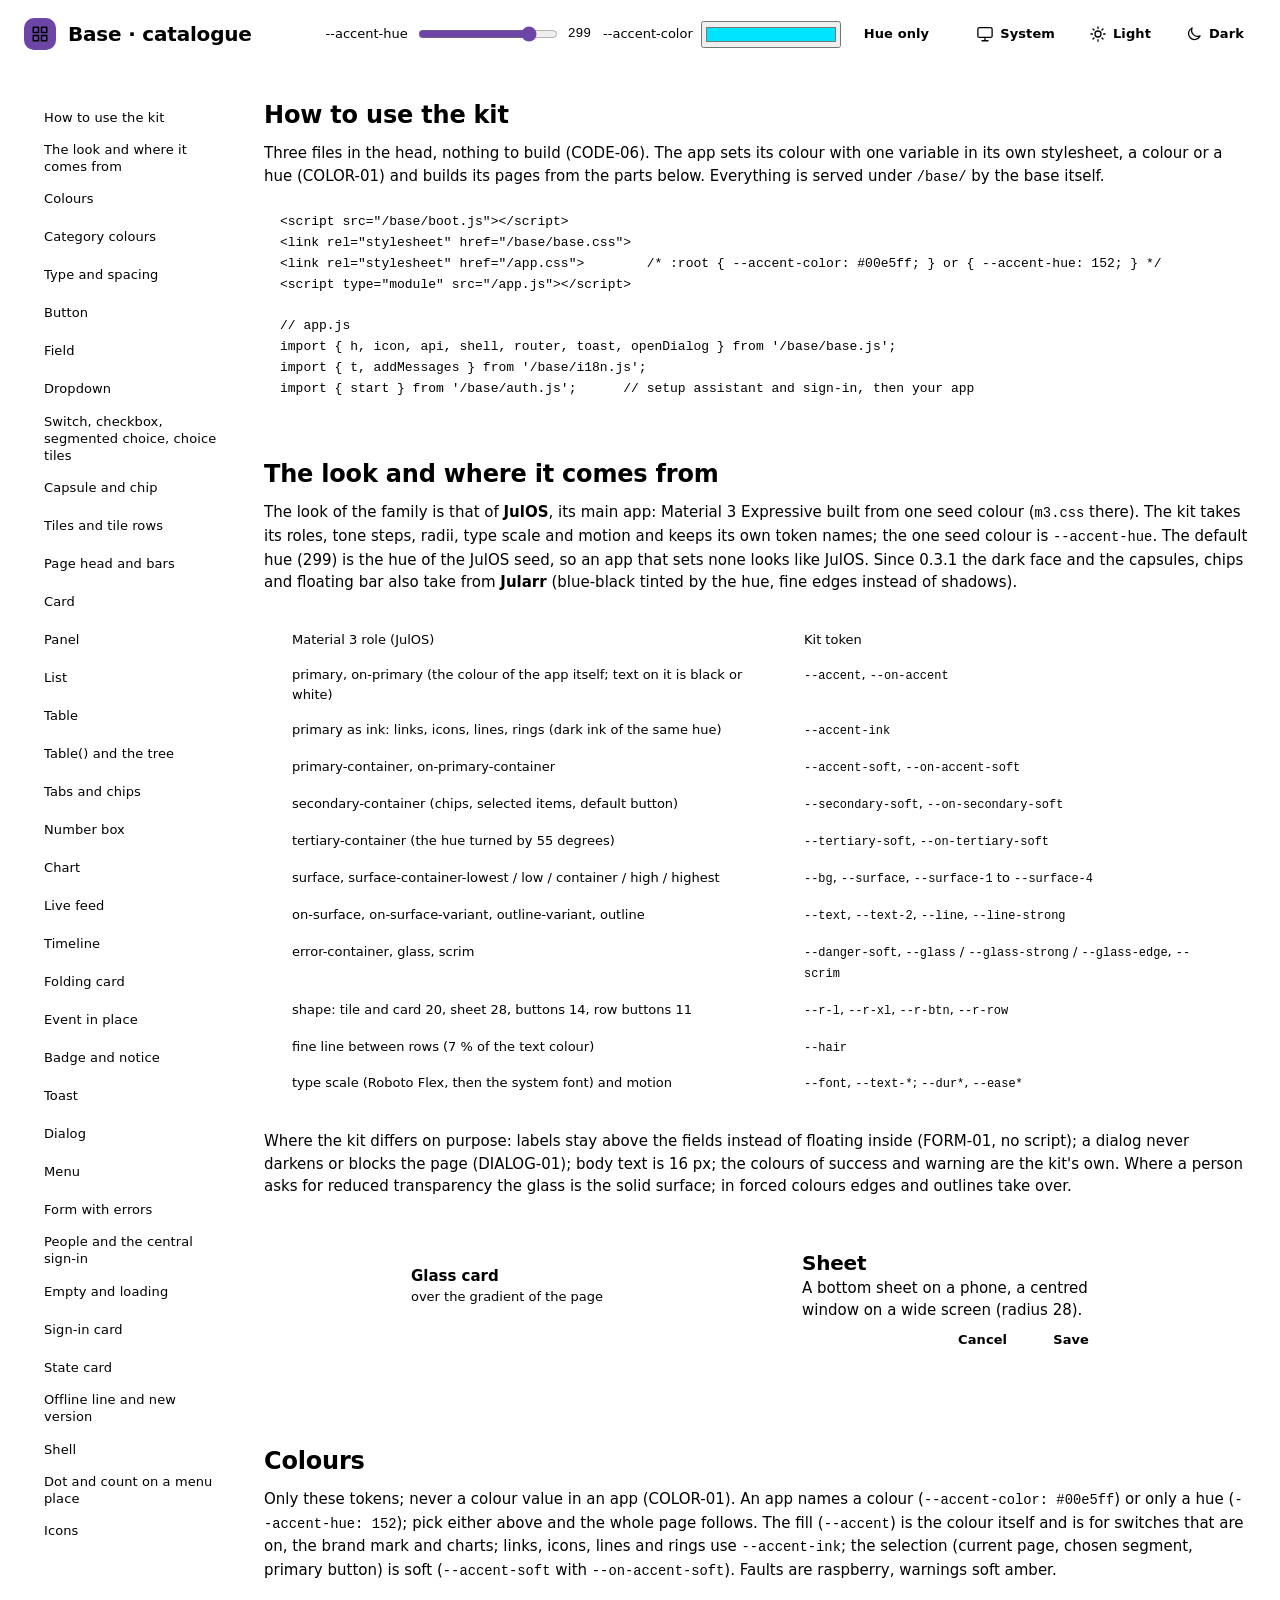
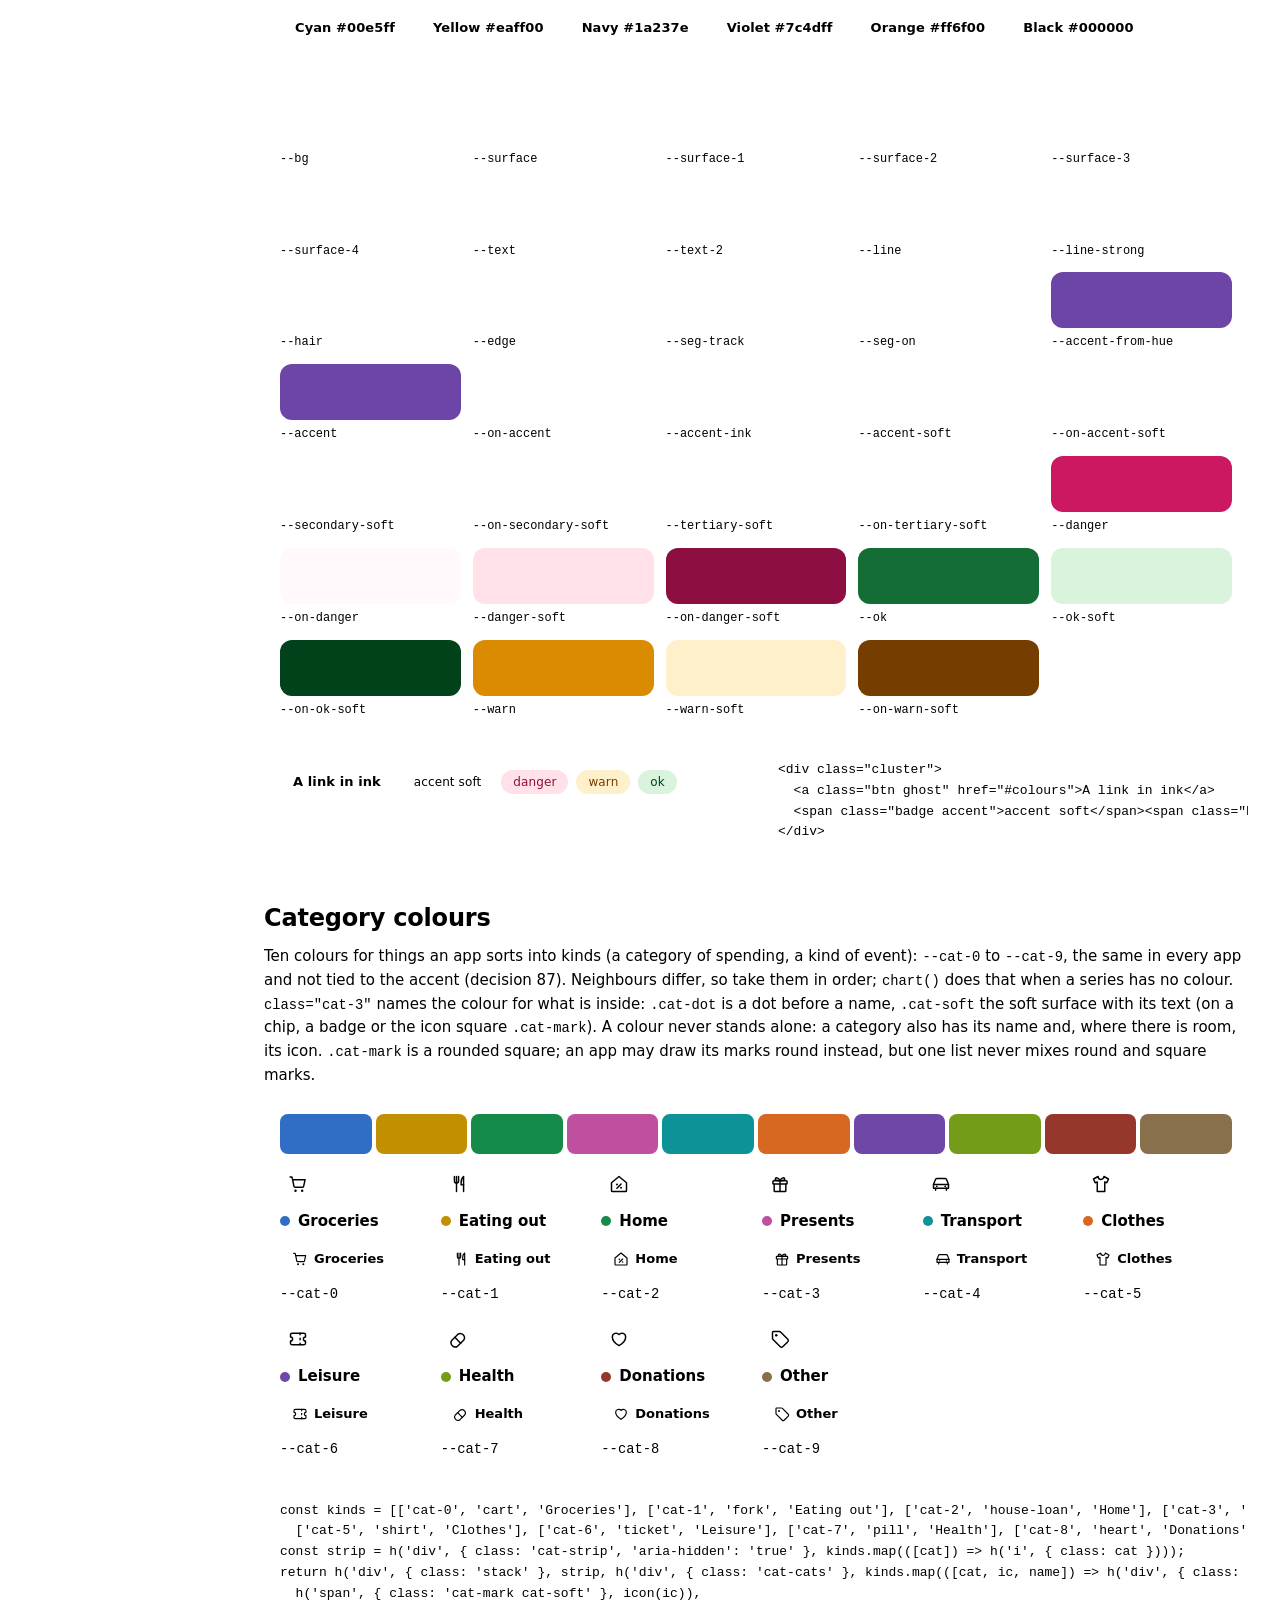
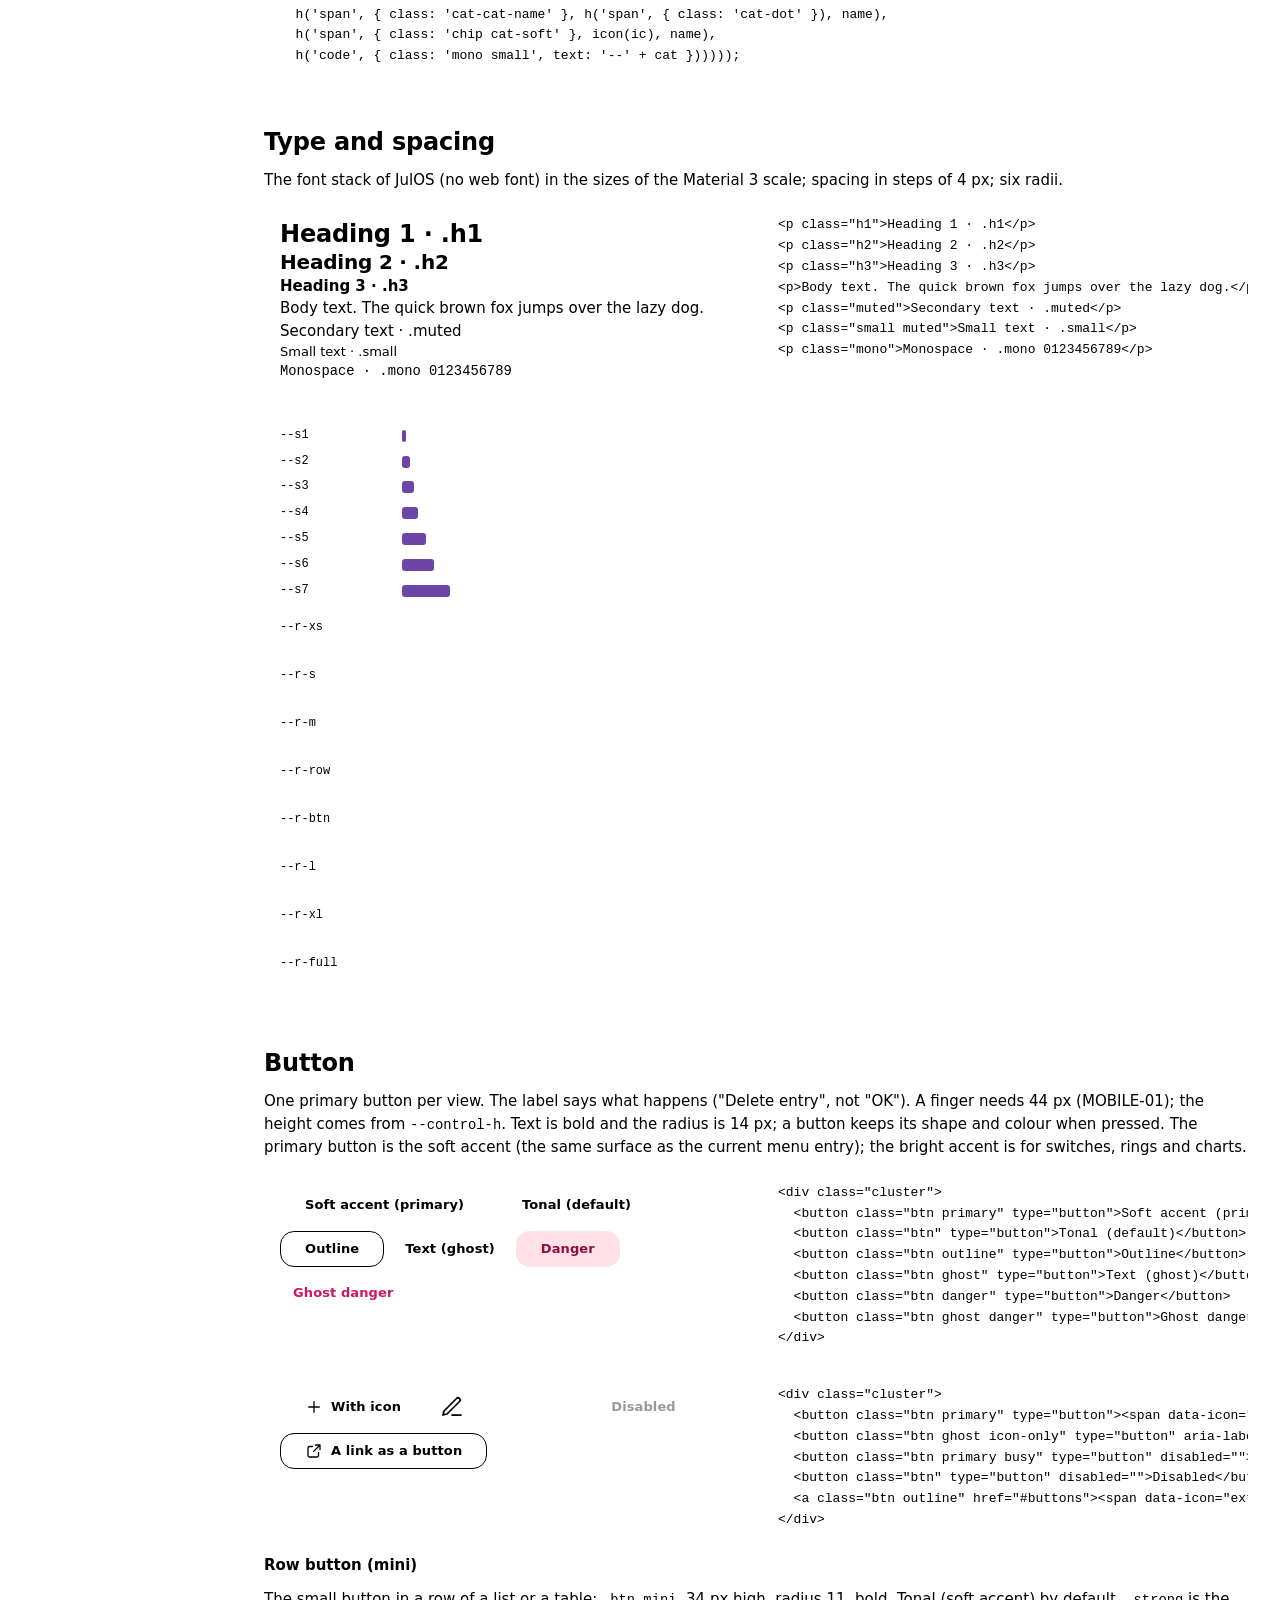
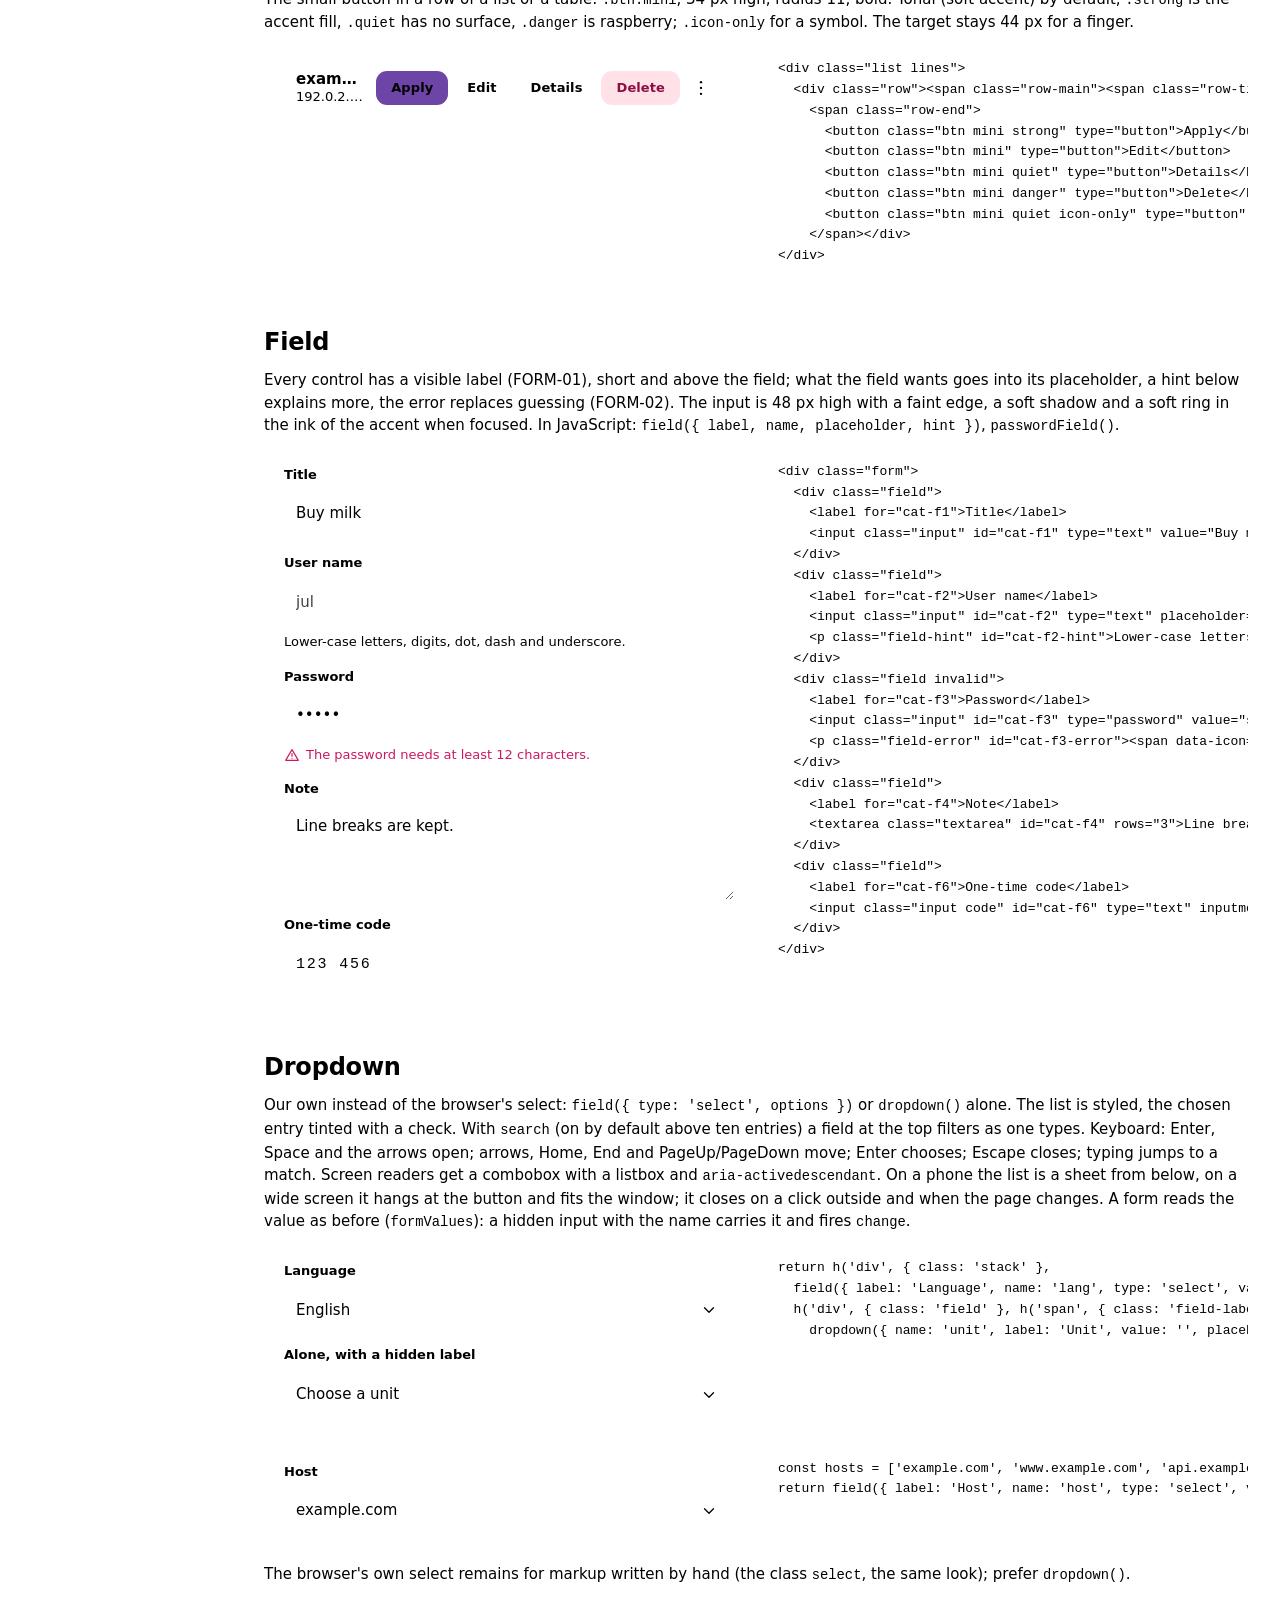
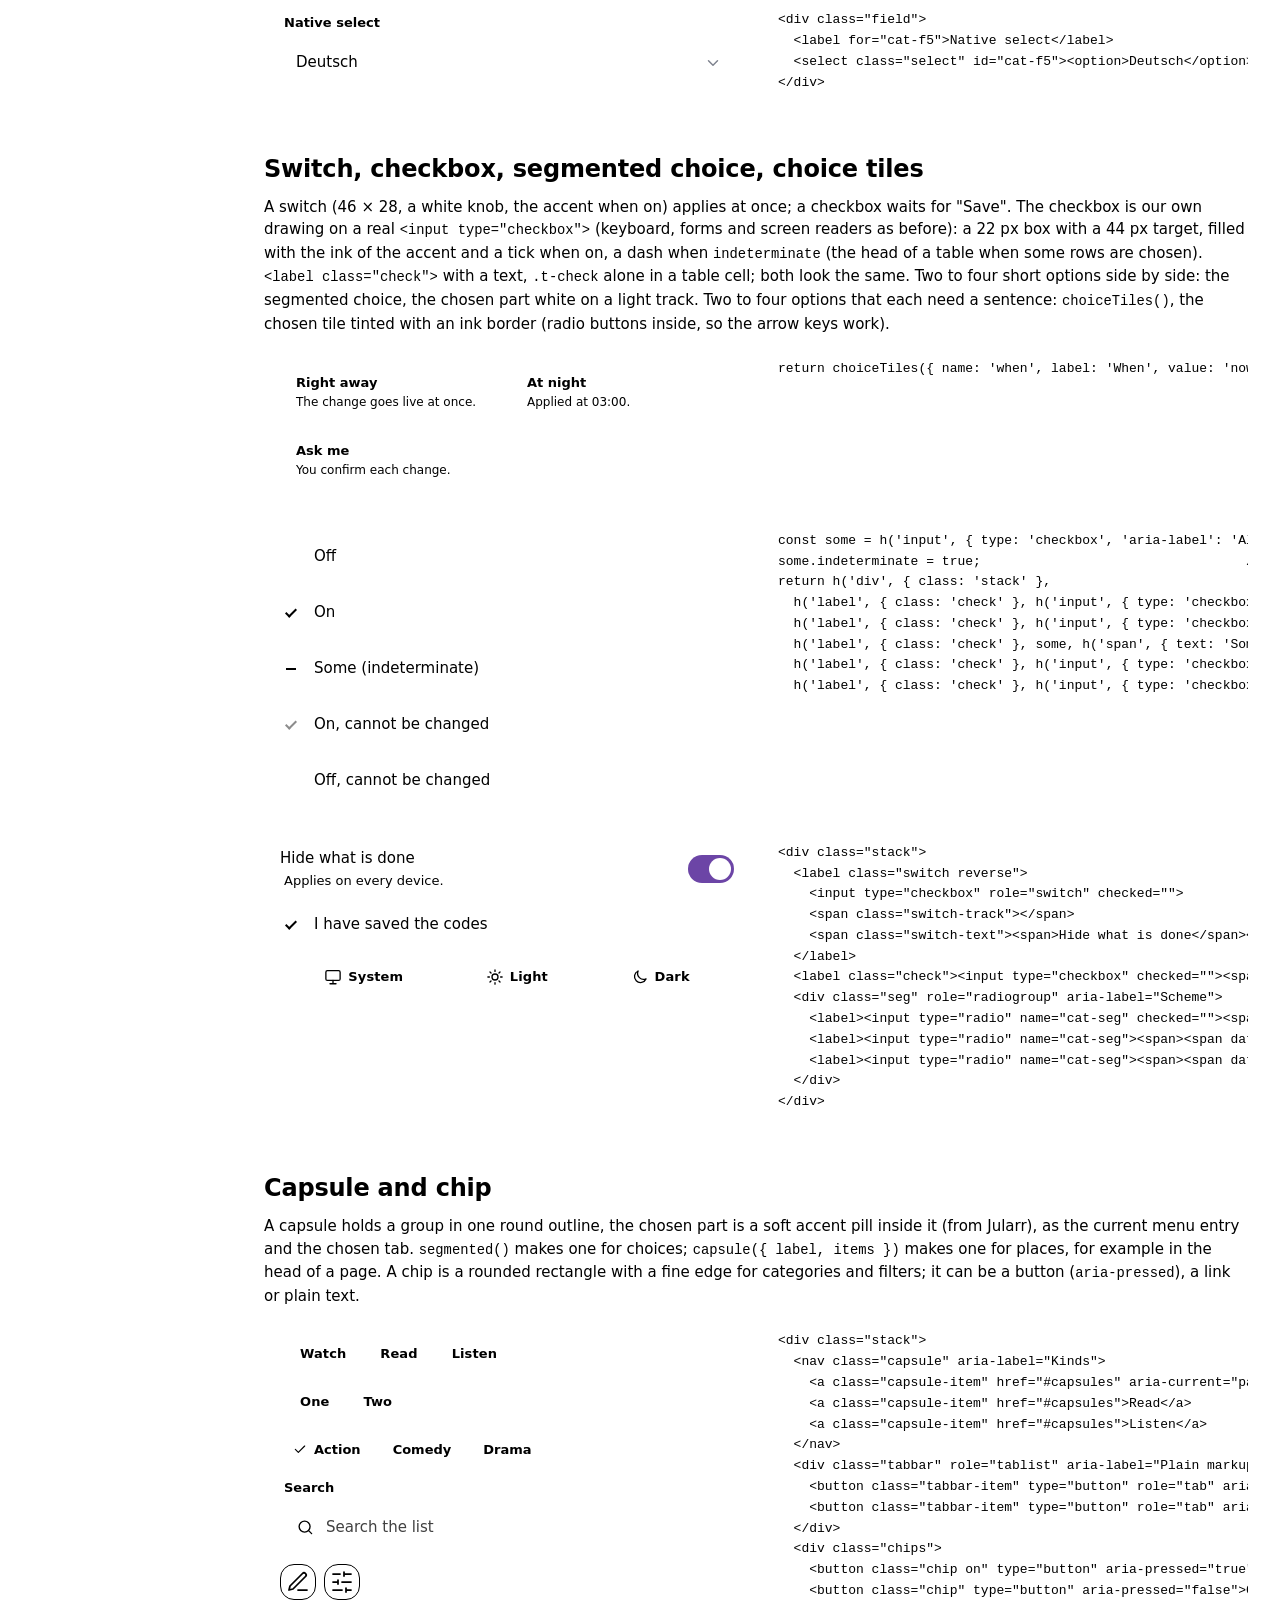
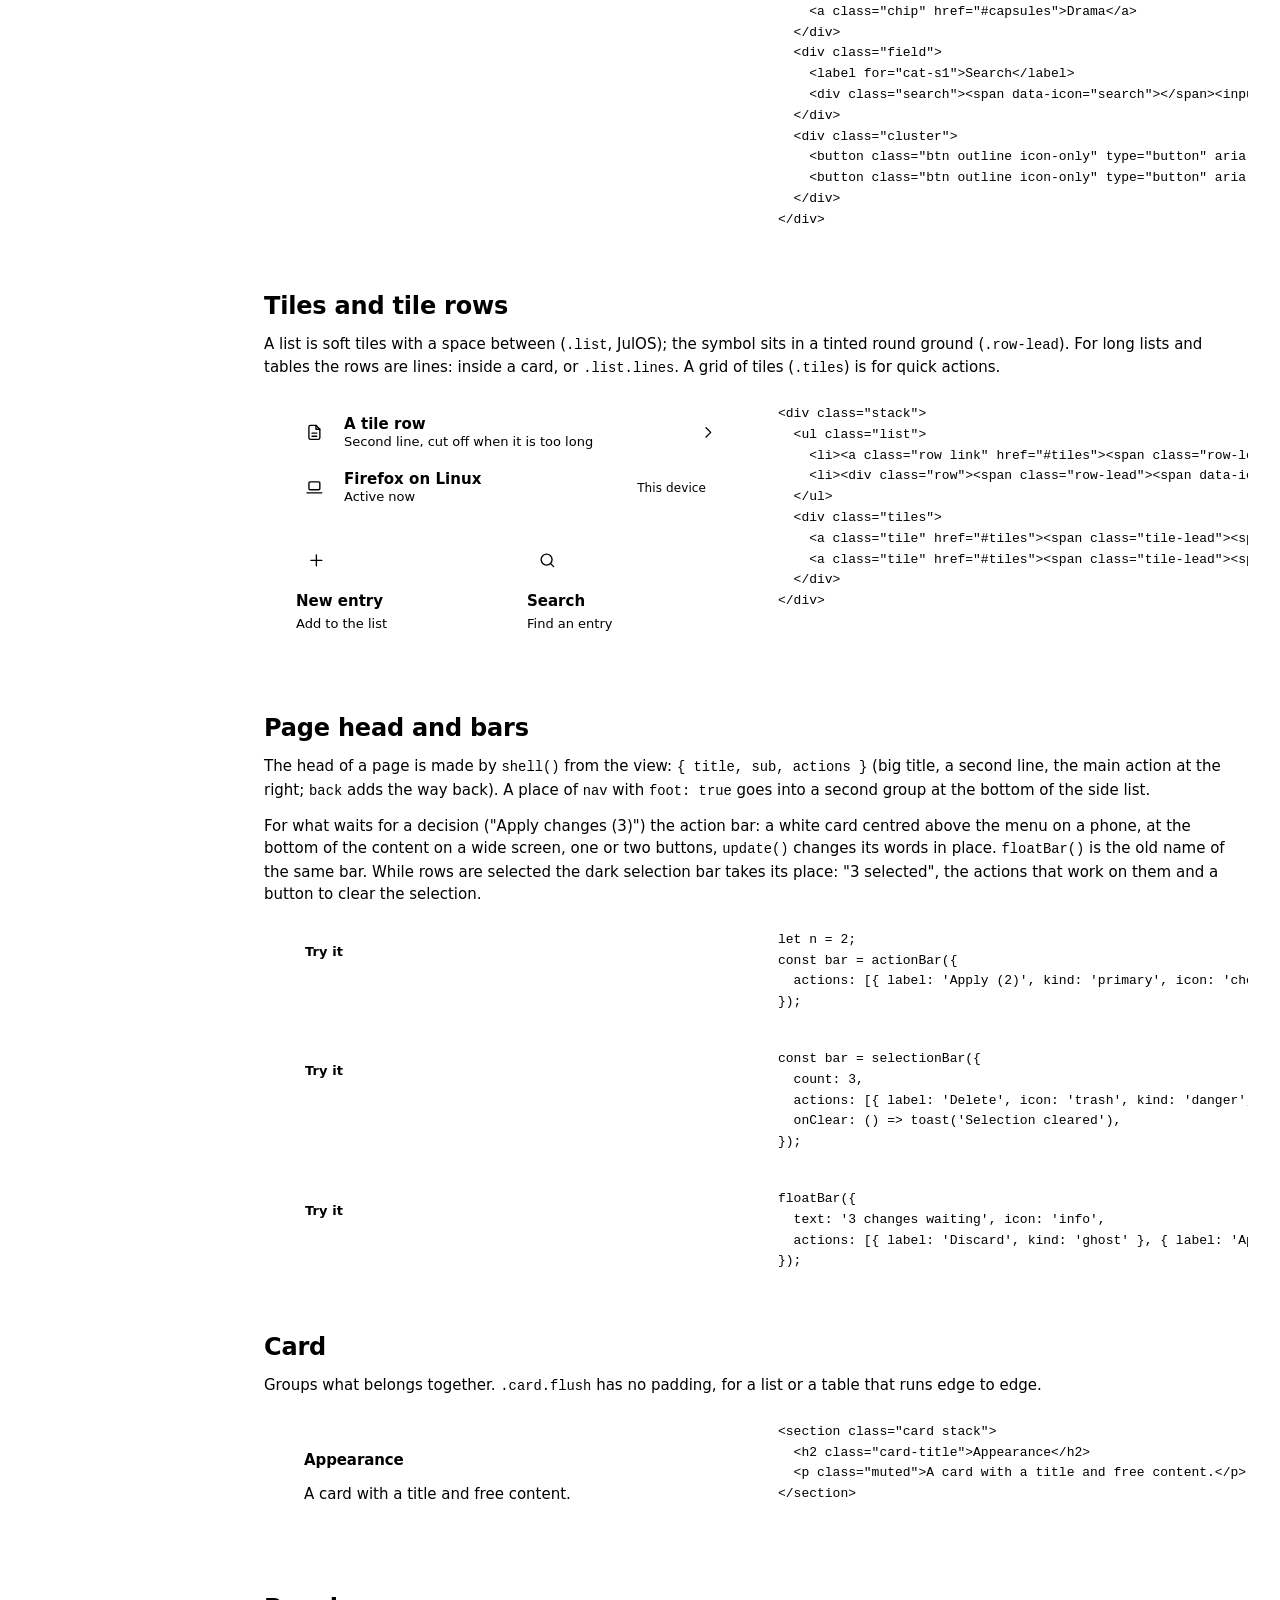
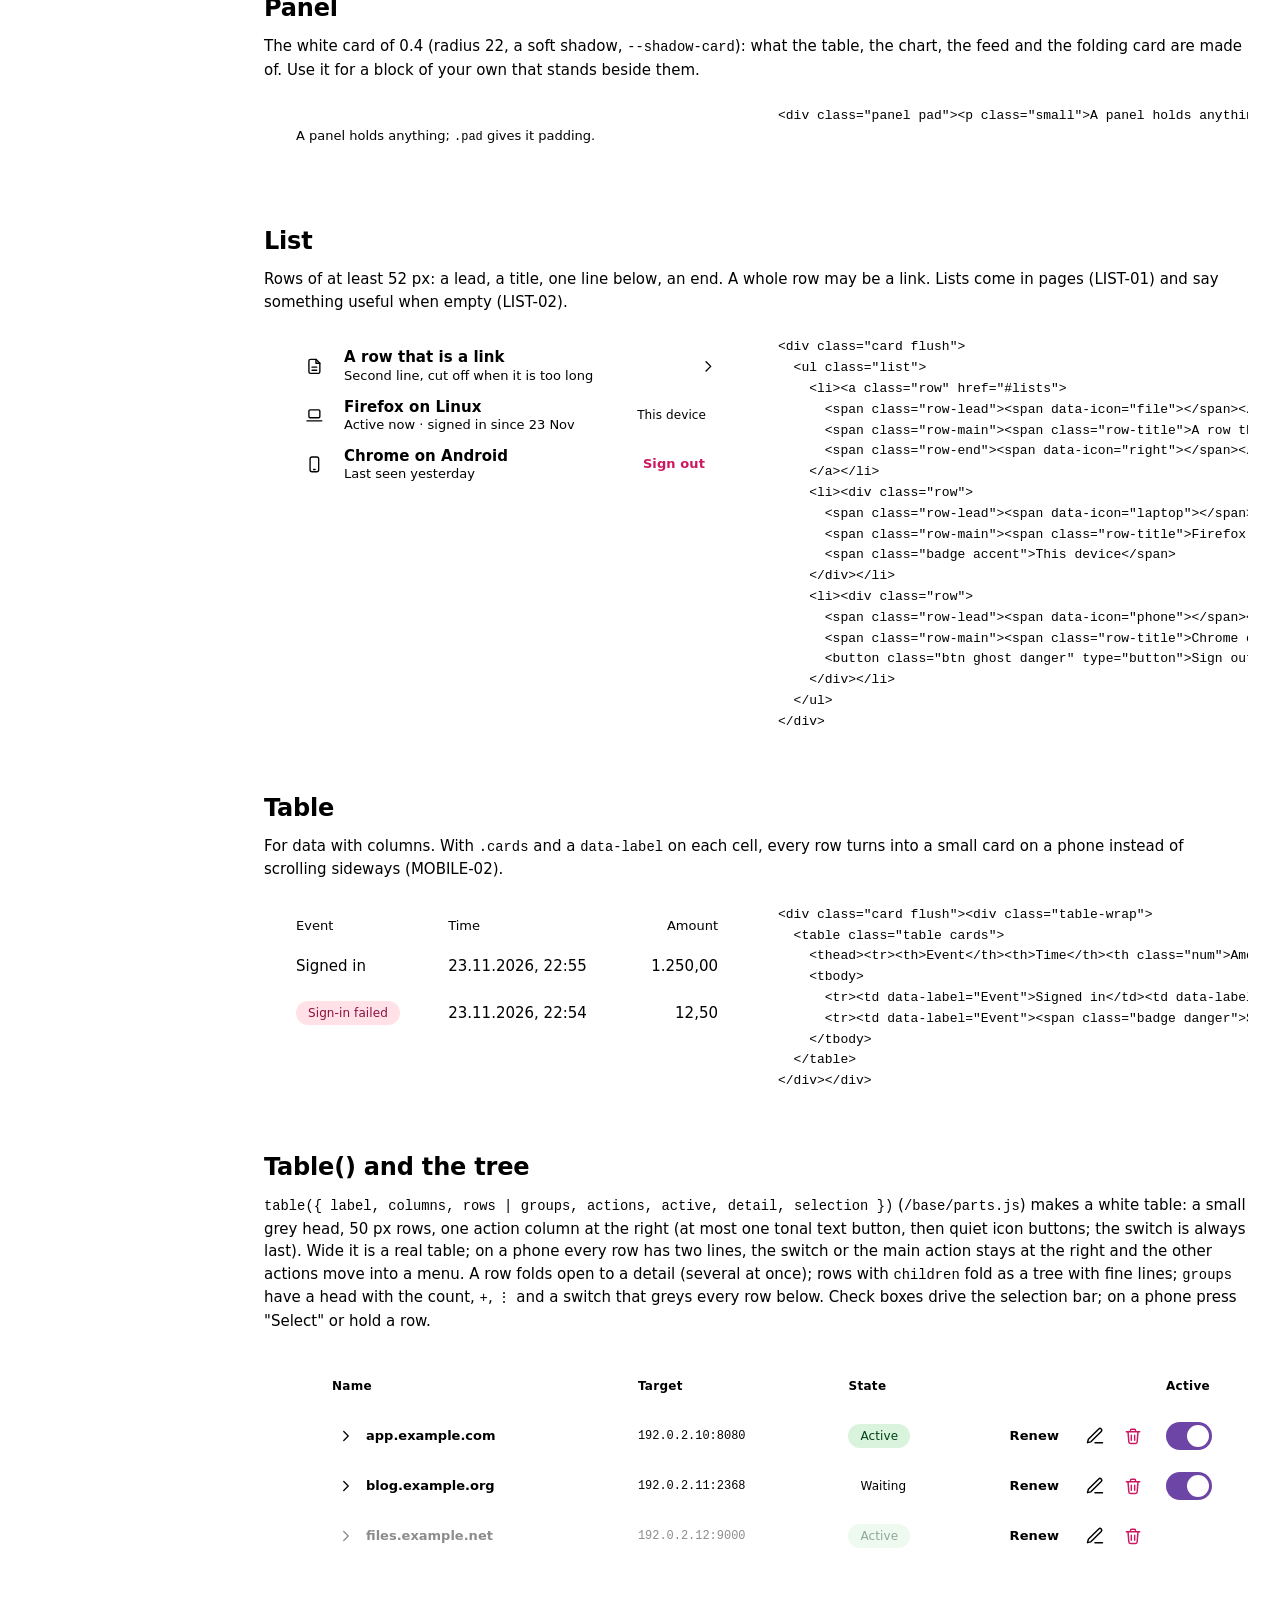
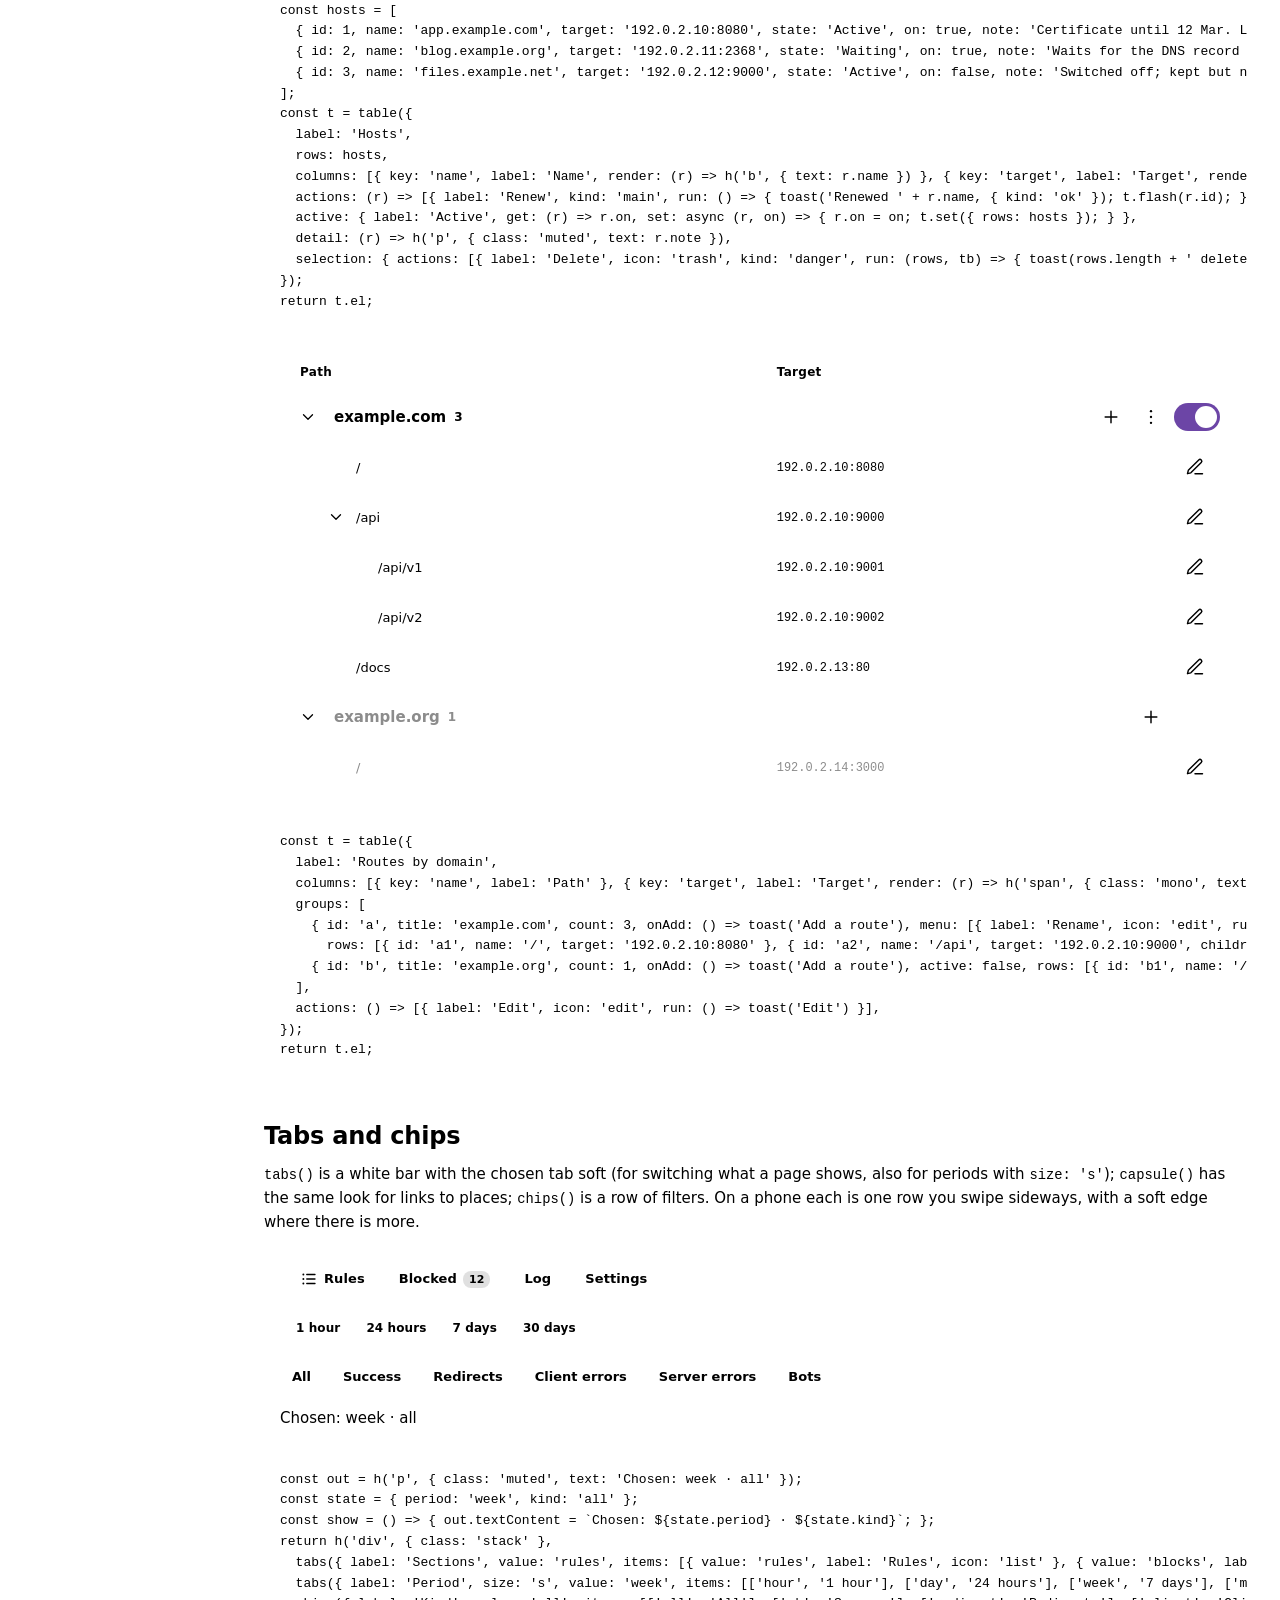
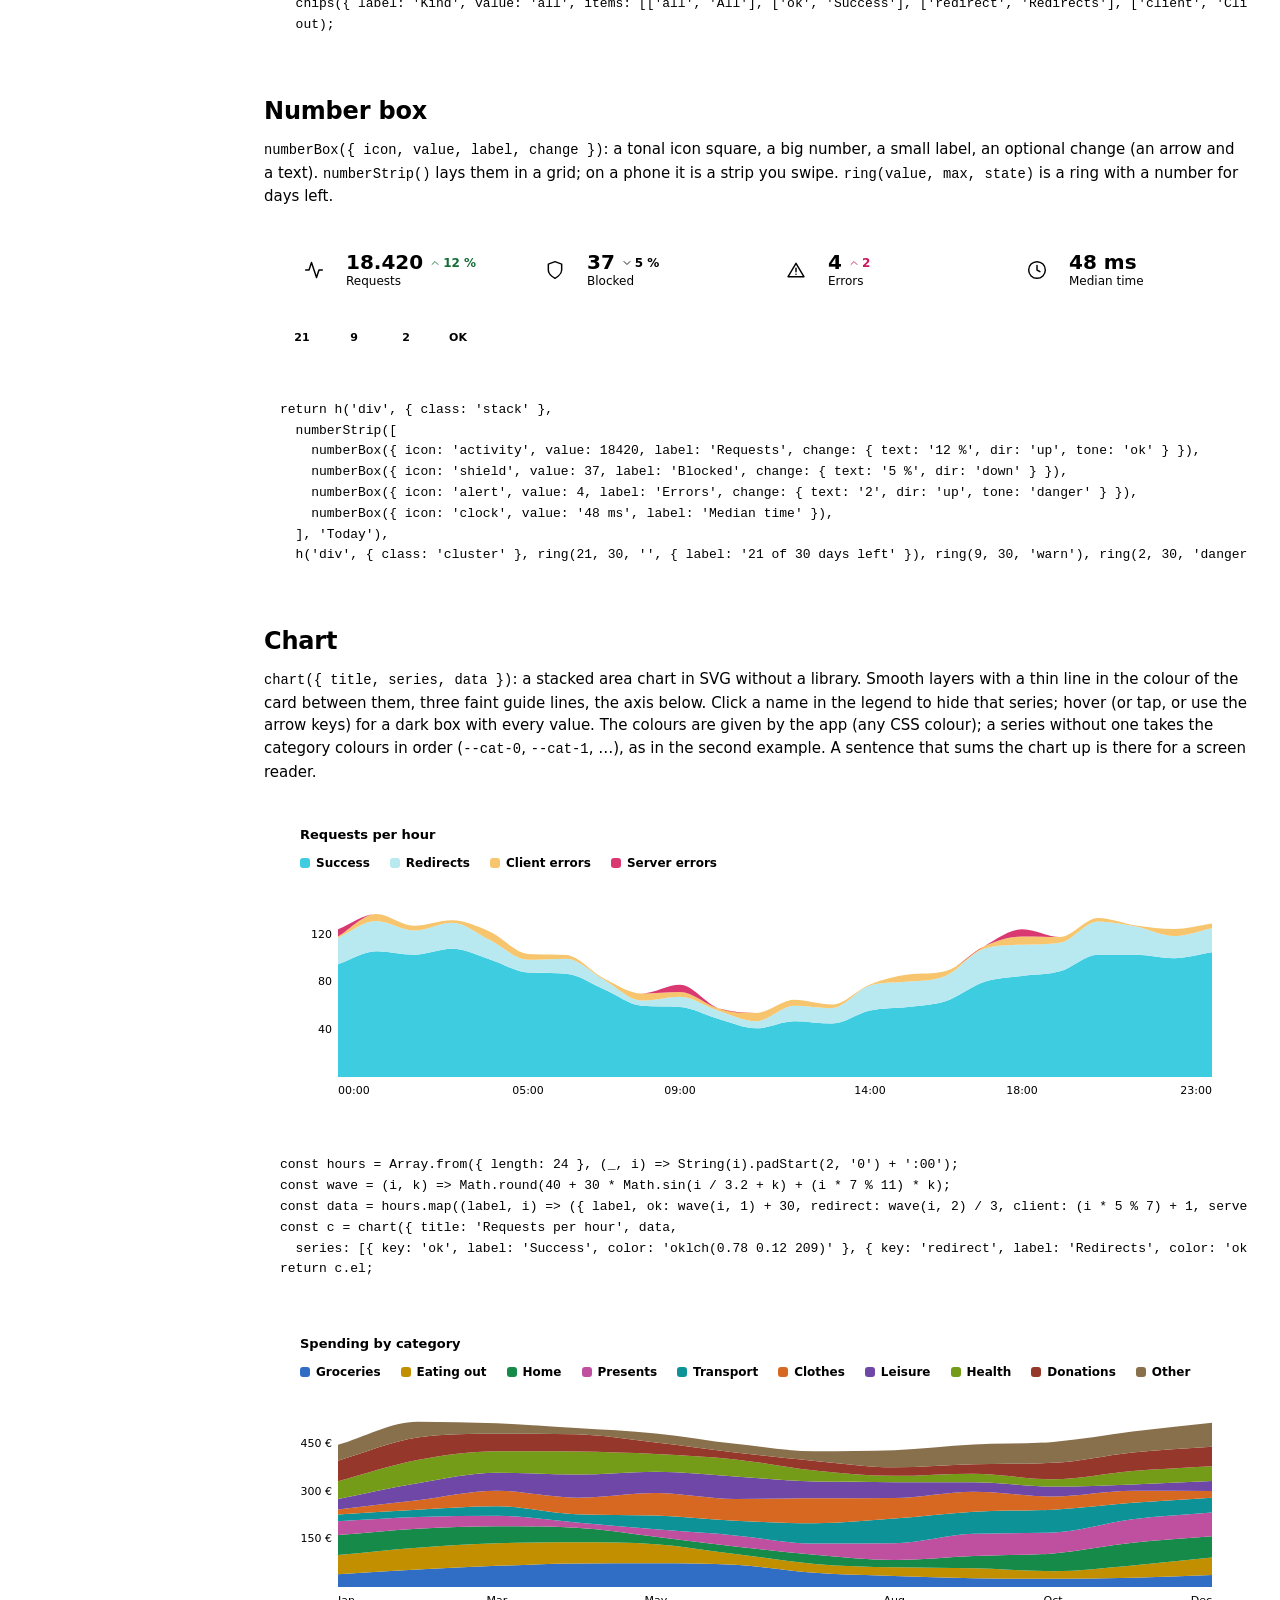
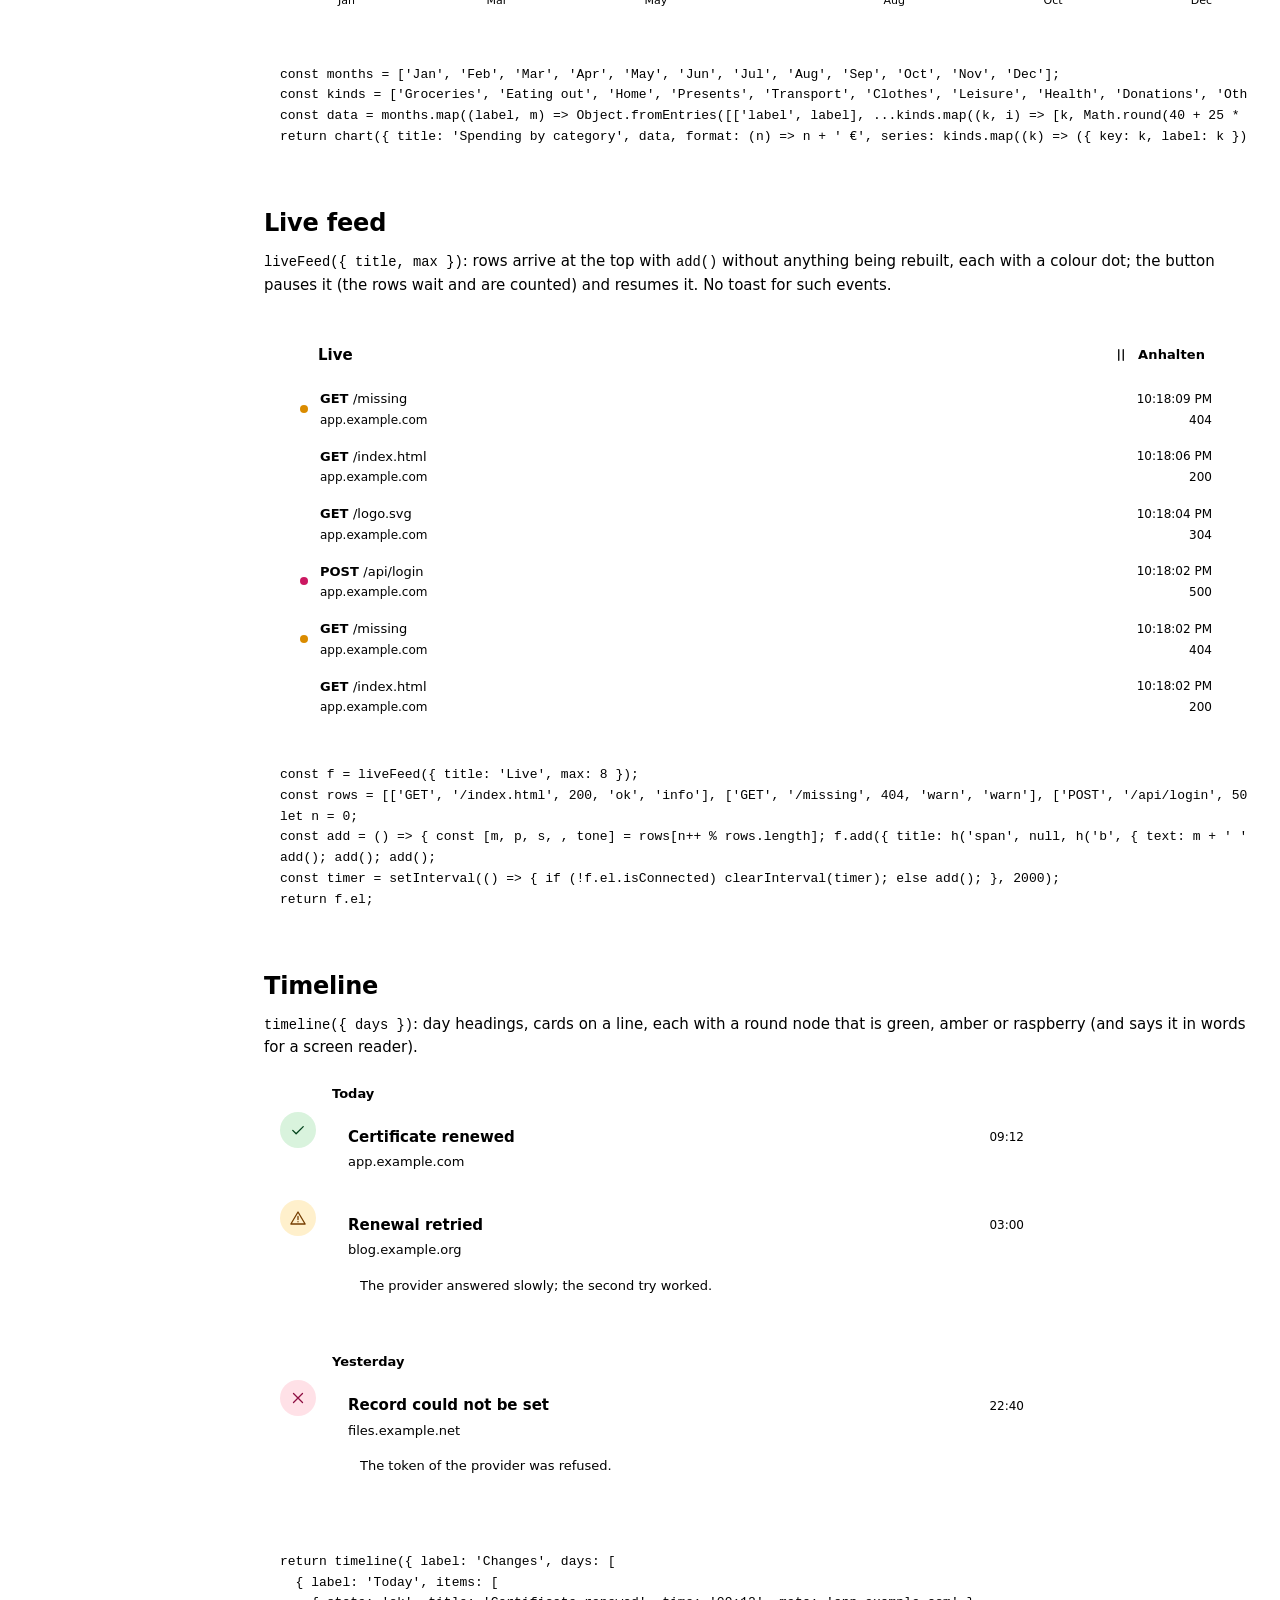
==== ui/catalog.html @ dc81f9dd "0.4.4: stronger category colours, brick instead of coral red (decision 87) The owner's word on the f" ====
<!doctype html>
<html lang="en">
<head>
  <meta charset="utf-8">
  <meta name="viewport" content="width=device-width, initial-scale=1, viewport-fit=cover">
  <meta name="color-scheme" content="light dark">
  <title>Base · catalogue</title>
  <link rel="icon" href="/icon.svg" type="image/svg+xml">
  <script src="boot.js"></script>
  <link rel="stylesheet" href="base.css">
  <link rel="stylesheet" href="catalog.css">
  <script type="module" src="catalog.js"></script>
</head>
<body>
<!--
  The living catalogue of the look (docs/RULES.md, KIT-02): every part of ui/ with an example and its code.
  The code next to an example is read from the example itself, so the two cannot drift apart.
  A new part gets its entry here in the same commit. This page is for the people (and agents) who build apps; it is English only.
  Markup: <section class="cat-item" id="..."> <h2> <p> <div class="cat-demo">the example</div> </section>
          <div class="cat-demo" data-run="name"> runs demos.name of catalog.js and shows its source.
          <span data-icon="name"></span> becomes the icon.
-->
<div class="cat">
  <header class="cat-head">
    <a class="brand" href="/"><span class="brand-mark"><span data-icon="grid"></span></span><span>Base · catalogue</span></a>
    <span class="badge" id="cat-version"></span>
    <span class="grow"></span>
    <div class="cat-tools">
      <label class="cat-hue">--accent-hue <input type="range" id="cat-hue" min="0" max="359" value="299" aria-label="Accent hue"> <code id="cat-hue-value">299</code></label>
      <label class="cat-hue">--accent-color <input type="color" id="cat-color" value="#00e5ff" aria-label="Accent colour"> <button class="btn mini" type="button" id="cat-color-off">Hue only</button></label>
      <div id="cat-scheme"></div>
    </div>
  </header>
  <div class="cat-body">
    <nav class="cat-nav nav" id="cat-nav" aria-label="Parts"></nav>
    <main class="cat-main" id="cat-main">

      <section class="cat-item" id="start">
        <h2 class="h1">How to use the kit</h2>
        <p class="muted">Three files in the head, nothing to build (CODE-06). The app sets its colour with one variable in its own stylesheet, a colour or a hue (COLOR-01) and builds its pages from the parts below. Everything is served under <code class="mono">/base/</code> by the base itself.</p>
        <pre class="cat-code" data-static>&lt;script src="/base/boot.js"&gt;&lt;/script&gt;
&lt;link rel="stylesheet" href="/base/base.css"&gt;
&lt;link rel="stylesheet" href="/app.css"&gt;        /* :root { --accent-color: #00e5ff; } or { --accent-hue: 152; } */
&lt;script type="module" src="/app.js"&gt;&lt;/script&gt;

// app.js
import { h, icon, api, shell, router, toast, openDialog } from '/base/base.js';
import { t, addMessages } from '/base/i18n.js';
import { start } from '/base/auth.js';      // setup assistant and sign-in, then your app</pre>
      </section>

      <section class="cat-item" id="look">
        <h2 class="h1">The look and where it comes from</h2>
        <p class="muted">The look of the family is that of <strong>JulOS</strong>, its main app: Material 3 Expressive built from one seed colour (<code class="mono">m3.css</code> there). The kit takes its roles, tone steps, radii, type scale and motion and keeps its own token names; the one seed colour is <code class="mono">--accent-hue</code>. The default hue (299) is the hue of the JulOS seed, so an app that sets none looks like JulOS. Since 0.3.1 the dark face and the capsules, chips and floating bar also take from <strong>Jularr</strong> (blue-black tinted by the hue, fine edges instead of shadows).</p>
        <div class="cat-demo on-surface" data-nocode>
          <table class="look-map">
            <thead><tr><th>Material 3 role (JulOS)</th><th>Kit token</th></tr></thead>
            <tbody>
              <tr><td>primary, on-primary (the colour of the app itself; text on it is black or white)</td><td><code class="mono">--accent</code>, <code class="mono">--on-accent</code></td></tr>
              <tr><td>primary as ink: links, icons, lines, rings (dark ink of the same hue)</td><td><code class="mono">--accent-ink</code></td></tr>
              <tr><td>primary-container, on-primary-container</td><td><code class="mono">--accent-soft</code>, <code class="mono">--on-accent-soft</code></td></tr>
              <tr><td>secondary-container (chips, selected items, default button)</td><td><code class="mono">--secondary-soft</code>, <code class="mono">--on-secondary-soft</code></td></tr>
              <tr><td>tertiary-container (the hue turned by 55 degrees)</td><td><code class="mono">--tertiary-soft</code>, <code class="mono">--on-tertiary-soft</code></td></tr>
              <tr><td>surface, surface-container-lowest / low / container / high / highest</td><td><code class="mono">--bg</code>, <code class="mono">--surface</code>, <code class="mono">--surface-1</code> to <code class="mono">--surface-4</code></td></tr>
              <tr><td>on-surface, on-surface-variant, outline-variant, outline</td><td><code class="mono">--text</code>, <code class="mono">--text-2</code>, <code class="mono">--line</code>, <code class="mono">--line-strong</code></td></tr>
              <tr><td>error-container, glass, scrim</td><td><code class="mono">--danger-soft</code>, <code class="mono">--glass</code> / <code class="mono">--glass-strong</code> / <code class="mono">--glass-edge</code>, <code class="mono">--scrim</code></td></tr>
              <tr><td>shape: tile and card 20, sheet 28, buttons 14, row buttons 11</td><td><code class="mono">--r-l</code>, <code class="mono">--r-xl</code>, <code class="mono">--r-btn</code>, <code class="mono">--r-row</code></td></tr>
              <tr><td>fine line between rows (7 % of the text colour)</td><td><code class="mono">--hair</code></td></tr>
              <tr><td>type scale (Roboto Flex, then the system font) and motion</td><td><code class="mono">--font</code>, <code class="mono">--text-*</code>; <code class="mono">--dur*</code>, <code class="mono">--ease*</code></td></tr>
            </tbody>
          </table>
        </div>
        <p class="muted">Where the kit differs on purpose: labels stay above the fields instead of floating inside (FORM-01, no script); a dialog never darkens or blocks the page (DIALOG-01); body text is 16 px; the colours of success and warning are the kit's own. Where a person asks for reduced transparency the glass is the solid surface; in forced colours edges and outlines take over.</p>
        <div class="cat-pair">
          <div class="cat-demo" data-nocode><div class="look-gradient"><div class="card"><strong>Glass card</strong><div class="muted small">over the gradient of the page</div></div></div></div>
          <div class="cat-demo" data-nocode><div class="look-sheet"><h3 class="h2">Sheet</h3><p class="muted">A bottom sheet on a phone, a centred window on a wide screen (radius 28).</p><div class="cluster end"><button class="btn ghost" type="button">Cancel</button><button class="btn primary" type="button">Save</button></div></div></div>
        </div>
      </section>

      <section class="cat-item" id="colours">
        <h2 class="h1">Colours</h2>
        <p class="muted">Only these tokens; never a colour value in an app (COLOR-01). An app names a colour (<code class="mono">--accent-color: #00e5ff</code>) or only a hue (<code class="mono">--accent-hue: 152</code>); pick either above and the whole page follows. The fill (<code class="mono">--accent</code>) is the colour itself and is for switches that are on, the brand mark and charts; links, icons, lines and rings use <code class="mono">--accent-ink</code>; the selection (current page, chosen segment, primary button) is soft (<code class="mono">--accent-soft</code> with <code class="mono">--on-accent-soft</code>). Faults are raspberry, warnings soft amber.</p>
        <div class="cat-demo" data-nocode><div class="cluster" id="cat-presets"></div></div>
        <div class="cat-demo" data-nocode><div class="swatches" id="cat-swatches"></div></div>
        <div class="cat-demo">
          <div class="cluster">
            <a class="btn ghost" href="#colours">A link in ink</a>
            <span class="badge accent">accent soft</span><span class="badge danger">danger</span><span class="badge warn">warn</span><span class="badge ok">ok</span>
          </div>
        </div>
      </section>

      <section class="cat-item wide" id="categories">
        <h2 class="h1">Category colours</h2>
        <p class="muted">Ten colours for things an app sorts into kinds (a category of spending, a kind of event): <code class="mono">--cat-0</code> to <code class="mono">--cat-9</code>, the same in every app and not tied to the accent (decision 87). Neighbours differ, so take them in order; <code class="mono">chart()</code> does that when a series has no colour. <code class="mono">class="cat-3"</code> names the colour for what is inside: <code class="mono">.cat-dot</code> is a dot before a name, <code class="mono">.cat-soft</code> the soft surface with its text (on a chip, a badge or the icon square <code class="mono">.cat-mark</code>). A colour never stands alone: a category also has its name and, where there is room, its icon. <code class="mono">.cat-mark</code> is a rounded square; an app may draw its marks round instead, but one list never mixes round and square marks.</p>
        <div class="cat-demo on-surface" data-run="categories" data-inline></div>
      </section>

      <section class="cat-item" id="type">
        <h2 class="h1">Type and spacing</h2>
        <p class="muted">The font stack of JulOS (no web font) in the sizes of the Material 3 scale; spacing in steps of 4 px; six radii.</p>
        <div class="cat-demo">
          <p class="h1">Heading 1 · .h1</p>
          <p class="h2">Heading 2 · .h2</p>
          <p class="h3">Heading 3 · .h3</p>
          <p>Body text. The quick brown fox jumps over the lazy dog.</p>
          <p class="muted">Secondary text · .muted</p>
          <p class="small muted">Small text · .small</p>
          <p class="mono">Monospace · .mono 0123456789</p>
        </div>
        <div class="cat-demo" data-nocode><div class="scale" id="cat-scale"></div></div>
      </section>

      <section class="cat-item" id="buttons">
        <h2 class="h1">Button</h2>
        <p class="muted">One primary button per view. The label says what happens ("Delete entry", not "OK"). A finger needs 44 px (MOBILE-01); the height comes from <code class="mono">--control-h</code>. Text is bold and the radius is 14 px; a button keeps its shape and colour when pressed. The primary button is the soft accent (the same surface as the current menu entry); the bright accent is for switches, rings and charts.</p>
        <div class="cat-demo">
          <div class="cluster">
            <button class="btn primary" type="button">Soft accent (primary)</button>
            <button class="btn" type="button">Tonal (default)</button>
            <button class="btn outline" type="button">Outline</button>
            <button class="btn ghost" type="button">Text (ghost)</button>
            <button class="btn danger" type="button">Danger</button>
            <button class="btn ghost danger" type="button">Ghost danger</button>
          </div>
        </div>
        <div class="cat-demo">
          <div class="cluster">
            <button class="btn primary" type="button"><span data-icon="plus"></span>With icon</button>
            <button class="btn ghost icon-only" type="button" aria-label="Edit"><span data-icon="edit"></span></button>
            <button class="btn primary busy" type="button" disabled>Saving</button>
            <button class="btn" type="button" disabled>Disabled</button>
            <a class="btn outline" href="#buttons"><span data-icon="external"></span>A link as a button</a>
          </div>
        </div>
        <h3 class="h3" id="row-buttons">Row button (mini)</h3>
        <p class="muted">The small button in a row of a list or a table: <code class="mono">.btn.mini</code>, 34 px high, radius 11, bold. Tonal (soft accent) by default, <code class="mono">.strong</code> is the accent fill, <code class="mono">.quiet</code> has no surface, <code class="mono">.danger</code> is raspberry; <code class="mono">.icon-only</code> for a symbol. The target stays 44 px for a finger.</p>
        <div class="cat-demo">
          <div class="list lines">
            <div class="row"><span class="row-main"><span class="row-title">example.com</span><span class="row-sub">192.0.2.10</span></span>
              <span class="row-end">
                <button class="btn mini strong" type="button">Apply</button>
                <button class="btn mini" type="button">Edit</button>
                <button class="btn mini quiet" type="button">Details</button>
                <button class="btn mini danger" type="button">Delete</button>
                <button class="btn mini quiet icon-only" type="button" aria-label="More"><span data-icon="more"></span></button>
              </span></div>
          </div>
        </div>
      </section>

      <section class="cat-item" id="fields">
        <h2 class="h1">Field</h2>
        <p class="muted">Every control has a visible label (FORM-01), short and above the field; what the field wants goes into its placeholder, a hint below explains more, the error replaces guessing (FORM-02). The input is 48 px high with a faint edge, a soft shadow and a soft ring in the ink of the accent when focused. In JavaScript: <code class="mono">field({ label, name, placeholder, hint })</code>, <code class="mono">passwordField()</code>.</p>
        <div class="cat-demo on-surface">
          <div class="form">
            <div class="field">
              <label for="cat-f1">Title</label>
              <input class="input" id="cat-f1" type="text" value="Buy milk">
            </div>
            <div class="field">
              <label for="cat-f2">User name</label>
              <input class="input" id="cat-f2" type="text" placeholder="jul" aria-describedby="cat-f2-hint">
              <p class="field-hint" id="cat-f2-hint">Lower-case letters, digits, dot, dash and underscore.</p>
            </div>
            <div class="field invalid">
              <label for="cat-f3">Password</label>
              <input class="input" id="cat-f3" type="password" value="short" aria-invalid="true" aria-describedby="cat-f3-error">
              <p class="field-error" id="cat-f3-error"><span data-icon="alert"></span><span>The password needs at least 12 characters.</span></p>
            </div>
            <div class="field">
              <label for="cat-f4">Note</label>
              <textarea class="textarea" id="cat-f4" rows="3">Line breaks are kept.</textarea>
            </div>
            <div class="field">
              <label for="cat-f6">One-time code</label>
              <input class="input code" id="cat-f6" type="text" inputmode="numeric" value="123 456">
            </div>
          </div>
        </div>
      </section>

      <section class="cat-item" id="dropdown">
        <h2 class="h1">Dropdown</h2>
        <p class="muted">Our own instead of the browser's select: <code class="mono">field({ type: 'select', options })</code> or <code class="mono">dropdown()</code> alone. The list is styled, the chosen entry tinted with a check. With <code class="mono">search</code> (on by default above ten entries) a field at the top filters as one types. Keyboard: Enter, Space and the arrows open; arrows, Home, End and PageUp/PageDown move; Enter chooses; Escape closes; typing jumps to a match. Screen readers get a combobox with a listbox and <code class="mono">aria-activedescendant</code>. On a phone the list is a sheet from below, on a wide screen it hangs at the button and fits the window; it closes on a click outside and when the page changes. A form reads the value as before (<code class="mono">formValues</code>): a hidden input with the name carries it and fires <code class="mono">change</code>.</p>
        <div class="cat-demo on-surface" data-run="dropdown" data-inline></div>
        <div class="cat-demo on-surface" data-run="dropdownSearch" data-inline></div>
        <p class="muted">The browser's own select remains for markup written by hand (the class <code class="mono">select</code>, the same look); prefer <code class="mono">dropdown()</code>.</p>
        <div class="cat-demo on-surface">
          <div class="field">
            <label for="cat-f5">Native select</label>
            <select class="select" id="cat-f5"><option>Deutsch</option><option>English</option><option>System</option></select>
          </div>
        </div>
      </section>

      <section class="cat-item" id="choices">
        <h2 class="h1">Switch, checkbox, segmented choice, choice tiles</h2>
        <p class="muted">A switch (46 × 28, a white knob, the accent when on) applies at once; a checkbox waits for "Save". The checkbox is our own drawing on a real <code class="mono">&lt;input type="checkbox"&gt;</code> (keyboard, forms and screen readers as before): a 22 px box with a 44 px target, filled with the ink of the accent and a tick when on, a dash when <code class="mono">indeterminate</code> (the head of a table when some rows are chosen). <code class="mono">&lt;label class="check"&gt;</code> with a text, <code class="mono">.t-check</code> alone in a table cell; both look the same. Two to four short options side by side: the segmented choice, the chosen part white on a light track. Two to four options that each need a sentence: <code class="mono">choiceTiles()</code>, the chosen tile tinted with an ink border (radio buttons inside, so the arrow keys work).</p>
        <div class="cat-demo on-surface" data-run="choiceTiles" data-inline></div>
        <div class="cat-demo on-surface" data-run="checks" data-inline></div>
        <div class="cat-demo on-surface">
          <div class="stack">
            <label class="switch reverse">
              <input type="checkbox" role="switch" checked>
              <span class="switch-track"></span>
              <span class="switch-text"><span>Hide what is done</span><span class="field-hint">Applies on every device.</span></span>
            </label>
            <label class="check"><input type="checkbox" checked><span>I have saved the codes</span></label>
            <div class="seg" role="radiogroup" aria-label="Scheme">
              <label><input type="radio" name="cat-seg" checked><span><span data-icon="monitor"></span>System</span></label>
              <label><input type="radio" name="cat-seg"><span><span data-icon="sun"></span>Light</span></label>
              <label><input type="radio" name="cat-seg"><span><span data-icon="moon"></span>Dark</span></label>
            </div>
          </div>
        </div>
      </section>

      <section class="cat-item" id="capsules">
        <h2 class="h1">Capsule and chip</h2>
        <p class="muted">A capsule holds a group in one round outline, the chosen part is a soft accent pill inside it (from Jularr), as the current menu entry and the chosen tab. <code class="mono">segmented()</code> makes one for choices; <code class="mono">capsule({ label, items })</code> makes one for places, for example in the head of a page. A chip is a rounded rectangle with a fine edge for categories and filters; it can be a button (<code class="mono">aria-pressed</code>), a link or plain text.</p>
        <div class="cat-demo">
          <div class="stack">
            <nav class="capsule" aria-label="Kinds">
              <a class="capsule-item" href="#capsules" aria-current="page">Watch</a>
              <a class="capsule-item" href="#capsules">Read</a>
              <a class="capsule-item" href="#capsules">Listen</a>
            </nav>
            <div class="tabbar" role="tablist" aria-label="Plain markup">
              <button class="tabbar-item" type="button" role="tab" aria-selected="true">One</button>
              <button class="tabbar-item" type="button" role="tab" aria-selected="false">Two</button>
            </div>
            <div class="chips">
              <button class="chip on" type="button" aria-pressed="true"><span data-icon="check"></span>Action</button>
              <button class="chip" type="button" aria-pressed="false">Comedy</button>
              <a class="chip" href="#capsules">Drama</a>
            </div>
            <div class="field">
              <label for="cat-s1">Search</label>
              <div class="search"><span data-icon="search"></span><input class="input" id="cat-s1" type="search" placeholder="Search the list"></div>
            </div>
            <div class="cluster">
              <button class="btn outline icon-only" type="button" aria-label="Edit"><span data-icon="edit"></span></button>
              <button class="btn outline icon-only" type="button" aria-label="Settings"><span data-icon="sliders"></span></button>
            </div>
          </div>
        </div>
      </section>

      <section class="cat-item" id="tiles">
        <h2 class="h1">Tiles and tile rows</h2>
        <p class="muted">A list is soft tiles with a space between (<code class="mono">.list</code>, JulOS); the symbol sits in a tinted round ground (<code class="mono">.row-lead</code>). For long lists and tables the rows are lines: inside a card, or <code class="mono">.list.lines</code>. A grid of tiles (<code class="mono">.tiles</code>) is for quick actions.</p>
        <div class="cat-demo">
          <div class="stack">
            <ul class="list">
              <li><a class="row link" href="#tiles"><span class="row-lead"><span data-icon="file"></span></span><span class="row-main"><span class="row-title">A tile row</span><span class="row-sub">Second line, cut off when it is too long</span></span><span class="row-end"><span data-icon="right"></span></span></a></li>
              <li><div class="row"><span class="row-lead"><span data-icon="laptop"></span></span><span class="row-main"><span class="row-title">Firefox on Linux</span><span class="row-sub">Active now</span></span><span class="badge accent">This device</span></div></li>
            </ul>
            <div class="tiles">
              <a class="tile" href="#tiles"><span class="tile-lead"><span data-icon="plus"></span></span><span><span class="tile-title">New entry</span><span class="tile-sub">Add to the list</span></span></a>
              <a class="tile" href="#tiles"><span class="tile-lead"><span data-icon="search"></span></span><span><span class="tile-title">Search</span><span class="tile-sub">Find an entry</span></span></a>
            </div>
          </div>
        </div>
      </section>

      <section class="cat-item" id="floatbar">
        <h2 class="h1">Page head and bars</h2>
        <p class="muted">The head of a page is made by <code class="mono">shell()</code> from the view: <code class="mono">{ title, sub, actions }</code> (big title, a second line, the main action at the right; <code class="mono">back</code> adds the way back). A place of <code class="mono">nav</code> with <code class="mono">foot: true</code> goes into a second group at the bottom of the side list.</p>
        <p class="muted">For what waits for a decision ("Apply changes (3)") the action bar: a white card centred above the menu on a phone, at the bottom of the content on a wide screen, one or two buttons, <code class="mono">update()</code> changes its words in place. <code class="mono">floatBar()</code> is the old name of the same bar. While rows are selected the dark selection bar takes its place: "3 selected", the actions that work on them and a button to clear the selection.</p>
        <div class="cat-demo" data-run="actionBar"></div>
        <div class="cat-demo" data-run="selectionBar"></div>
        <div class="cat-demo" data-run="floatBar"></div>
      </section>

      <section class="cat-item" id="cards">
        <h2 class="h1">Card</h2>
        <p class="muted">Groups what belongs together. <code class="mono">.card.flush</code> has no padding, for a list or a table that runs edge to edge.</p>
        <div class="cat-demo">
          <section class="card stack">
            <h2 class="card-title">Appearance</h2>
            <p class="muted">A card with a title and free content.</p>
          </section>
        </div>
      </section>

      <section class="cat-item" id="panel">
        <h2 class="h1">Panel</h2>
        <p class="muted">The white card of 0.4 (radius 22, a soft shadow, <code class="mono">--shadow-card</code>): what the table, the chart, the feed and the folding card are made of. Use it for a block of your own that stands beside them.</p>
        <div class="cat-demo">
          <div class="panel pad"><p class="small">A panel holds anything; <code class="mono">.pad</code> gives it padding.</p></div>
        </div>
      </section>

      <section class="cat-item" id="lists">
        <h2 class="h1">List</h2>
        <p class="muted">Rows of at least 52 px: a lead, a title, one line below, an end. A whole row may be a link. Lists come in pages (LIST-01) and say something useful when empty (LIST-02).</p>
        <div class="cat-demo">
          <div class="card flush">
            <ul class="list">
              <li><a class="row" href="#lists">
                <span class="row-lead"><span data-icon="file"></span></span>
                <span class="row-main"><span class="row-title">A row that is a link</span><span class="row-sub">Second line, cut off when it is too long</span></span>
                <span class="row-end"><span data-icon="right"></span></span>
              </a></li>
              <li><div class="row">
                <span class="row-lead"><span data-icon="laptop"></span></span>
                <span class="row-main"><span class="row-title">Firefox on Linux</span><span class="row-sub">Active now · signed in since 23 Nov</span></span>
                <span class="badge accent">This device</span>
              </div></li>
              <li><div class="row">
                <span class="row-lead"><span data-icon="phone"></span></span>
                <span class="row-main"><span class="row-title">Chrome on Android</span><span class="row-sub">Last seen yesterday</span></span>
                <button class="btn ghost danger" type="button">Sign out</button>
              </div></li>
            </ul>
          </div>
        </div>
      </section>

      <section class="cat-item" id="tables">
        <h2 class="h1">Table</h2>
        <p class="muted">For data with columns. With <code class="mono">.cards</code> and a <code class="mono">data-label</code> on each cell, every row turns into a small card on a phone instead of scrolling sideways (MOBILE-02).</p>
        <div class="cat-demo">
          <div class="card flush"><div class="table-wrap">
            <table class="table cards">
              <thead><tr><th>Event</th><th>Time</th><th class="num">Amount</th></tr></thead>
              <tbody>
                <tr><td data-label="Event">Signed in</td><td data-label="Time">23.11.2026, 22:55</td><td data-label="Amount" class="num">1.250,00</td></tr>
                <tr><td data-label="Event"><span class="badge danger">Sign-in failed</span></td><td data-label="Time">23.11.2026, 22:54</td><td data-label="Amount" class="num">12,50</td></tr>
              </tbody>
            </table>
          </div></div>
        </div>
      </section>

      <section class="cat-item wide" id="tables-rich">
        <h2 class="h1">Table() and the tree</h2>
        <p class="muted"><code class="mono">table({ label, columns, rows | groups, actions, active, detail, selection })</code> (<code class="mono">/base/parts.js</code>) makes a white table: a small grey head, 50 px rows, one action column at the right (at most one tonal text button, then quiet icon buttons; the switch is always last). Wide it is a real table; on a phone every row has two lines, the switch or the main action stays at the right and the other actions move into a menu. A row folds open to a detail (several at once); rows with <code class="mono">children</code> fold as a tree with fine lines; <code class="mono">groups</code> have a head with the count, <code class="mono">+</code>, <code class="mono">&#8942;</code> and a switch that greys every row below. Check boxes drive the selection bar; on a phone press "Select" or hold a row.</p>
        <div class="cat-demo" data-run="tableFold" data-inline></div>
        <div class="cat-demo" data-run="tableTree" data-inline></div>
      </section>

      <section class="cat-item wide" id="tabs">
        <h2 class="h1">Tabs and chips</h2>
        <p class="muted"><code class="mono">tabs()</code> is a white bar with the chosen tab soft (for switching what a page shows, also for periods with <code class="mono">size: 's'</code>); <code class="mono">capsule()</code> has the same look for links to places; <code class="mono">chips()</code> is a row of filters. On a phone each is one row you swipe sideways, with a soft edge where there is more.</p>
        <div class="cat-demo" data-run="tabs" data-inline></div>
      </section>

      <section class="cat-item wide" id="numbers">
        <h2 class="h1">Number box</h2>
        <p class="muted"><code class="mono">numberBox({ icon, value, label, change })</code>: a tonal icon square, a big number, a small label, an optional change (an arrow and a text). <code class="mono">numberStrip()</code> lays them in a grid; on a phone it is a strip you swipe. <code class="mono">ring(value, max, state)</code> is a ring with a number for days left.</p>
        <div class="cat-demo" data-run="numbers" data-inline></div>
      </section>

      <section class="cat-item wide" id="chart">
        <h2 class="h1">Chart</h2>
        <p class="muted"><code class="mono">chart({ title, series, data })</code>: a stacked area chart in SVG without a library. Smooth layers with a thin line in the colour of the card between them, three faint guide lines, the axis below. Click a name in the legend to hide that series; hover (or tap, or use the arrow keys) for a dark box with every value. The colours are given by the app (any CSS colour); a series without one takes the category colours in order (<code class="mono">--cat-0</code>, <code class="mono">--cat-1</code>, …), as in the second example. A sentence that sums the chart up is there for a screen reader.</p>
        <div class="cat-demo" data-run="chart" data-inline></div>
        <div class="cat-demo" data-run="chartCategories" data-inline></div>
      </section>

      <section class="cat-item wide" id="feed">
        <h2 class="h1">Live feed</h2>
        <p class="muted"><code class="mono">liveFeed({ title, max })</code>: rows arrive at the top with <code class="mono">add()</code> without anything being rebuilt, each with a colour dot; the button pauses it (the rows wait and are counted) and resumes it. No toast for such events.</p>
        <div class="cat-demo" data-run="feed" data-inline></div>
      </section>

      <section class="cat-item wide" id="timeline">
        <h2 class="h1">Timeline</h2>
        <p class="muted"><code class="mono">timeline({ days })</code>: day headings, cards on a line, each with a round node that is green, amber or raspberry (and says it in words for a screen reader).</p>
        <div class="cat-demo" data-run="timeline" data-inline></div>
      </section>

      <section class="cat-item wide" id="foldcard">
        <h2 class="h1">Folding card</h2>
        <p class="muted"><code class="mono">foldCard({ title, sub, lead, actions, body })</code>: a card whose head opens its body (the body can be made on first opening). The head is a button with <code class="mono">aria-expanded</code>; actions sit beside it.</p>
        <div class="cat-demo" data-run="foldCard" data-inline></div>
      </section>

      <section class="cat-item wide" id="flash">
        <h2 class="h1">Event in place</h2>
        <p class="muted"><code class="mono">flash(element)</code>: the row or card lights up briefly in the soft accent. Use it for what happens on the page (a new request, a renewed certificate) instead of a toast; toasts stay for "saved" and the failure of an action. With reduced motion it is a still tint that goes away.</p>
        <div class="cat-demo" data-run="flash" data-inline></div>
      </section>

      <section class="cat-item" id="badges">
        <h2 class="h1">Badge and notice</h2>
        <p class="muted">A badge marks a state in a word. A notice is a message that stays in the page.</p>
        <div class="cat-demo">
          <div class="cluster">
            <span class="badge">Neutral</span>
            <span class="badge accent">Accent</span>
            <span class="badge ok">Done</span>
            <span class="badge warn">Waiting</span>
            <span class="badge danger">Failed</span>
          </div>
        </div>
        <div class="cat-demo">
          <div class="stack s">
            <div class="notice" role="note"><span data-icon="info"></span><div class="notice-text">This device stays signed in, all others are signed out.</div></div>
            <div class="notice ok" role="note"><span data-icon="check-circle"></span><div class="notice-text">The new authenticator applies.</div></div>
            <div class="notice warn" role="note"><span data-icon="alert"></span><div class="notice-text">Only 2 recovery codes left.</div></div>
            <div class="notice danger" role="alert"><span data-icon="alert"></span><div class="notice-text">The server cannot be reached.</div></div>
          </div>
        </div>
      </section>

      <section class="cat-item" id="toasts">
        <h2 class="h1">Toast</h2>
        <p class="muted">A short confirmation that goes away by itself. Never the only place for something the person must not miss; that is a notice.</p>
        <div class="cat-demo" data-run="toast"></div>
        <div class="cat-demo" data-run="toastUndo"></div>
        <div class="cat-demo" data-run="toastError"></div>
      </section>

      <section class="cat-item" id="dialogs">
        <h2 class="h1">Dialog</h2>
        <p class="muted">Big and centred on a wide screen (720 px; <code class="mono">size: 'l'</code> up to 940 px, <code class="mono">size: 's'</code> 480 px for a question), a sheet from below on a phone with its buttons fixed at the bottom. Solid, never see-through, a faint scrim behind. It does not block the page and can be moved by its title (DIALOG-01), yet only one is open at a time: opened from the page it replaces the open one, the same button pressed again only brings that one forward, and a question asked from inside a dialog stands above it; Escape closes it and the focus returns. <strong>It closes when the page changes</strong> (the router calls <code class="mono">closeDialogs()</code>). Buttons: cancel and the main action bottom right, delete and deactivate bottom left with <code class="mono">side: 'start'</code>. Two columns: a <code class="mono">.dialog-cols</code> with a <code class="mono">.dialog-col</code> in each column. Before something that cannot be undone, ask, and name the action on the button (DIALOG-01).</p>
        <div class="cat-demo" data-run="dialog"></div>
        <div class="cat-demo" data-run="dialogColumns"></div>
        <div class="cat-demo" data-run="ask"></div>
      </section>

      <section class="cat-item" id="menus">
        <h2 class="h1">Menu</h2>
        <p class="muted">A few actions at a button. Arrow keys move, Escape closes.</p>
        <div class="cat-demo" data-run="menu"></div>
      </section>

      <section class="cat-item" id="forms">
        <h2 class="h1">Form with errors</h2>
        <p class="muted"><code class="mono">submit(form, fn)</code> makes the button busy and shows what the server refused at the field it belongs to; the first wrong field gets the focus (FORM-02). Send it empty to see.</p>
        <div class="cat-demo on-surface" data-run="form" data-inline></div>
      </section>

      <section class="cat-item" id="people">
        <h2 class="h1">People and the central sign-in</h2>
        <p class="muted">For the settings page of the role admin: <code>peopleCard(me)</code> of <code>people.js</code> (the list, an invitation link per new person, change the role, block, delete) and <code>hubCard(me)</code> of <code>hub.js</code> (address, client id, secret, on or off, check the connection). <code>roleName(me, key)</code> gives the name of a role as the app named it. The sign-in page of <code>auth.js</code> shows the button of the centre below its own form, and the invitation page (<code>#invite=...</code>) takes a new person through password and authenticator.</p>
        <div class="cat-demo">
          <div class="card flush">
            <ul class="list">
              <li><div class="row">
                <span class="avatar">a</span>
                <span class="row-main"><span class="row-title">anna <span class="badge ok">Active</span></span><span class="row-sub">Member · last active 5 minutes ago</span></span>
                <button class="btn ghost icon-only" type="button" aria-label="Actions for anna"><span data-icon="more"></span></button>
              </div></li>
              <li><div class="row">
                <span class="avatar">b</span>
                <span class="row-main"><span class="row-title">ben <span class="badge accent">Invited</span></span><span class="row-sub">Viewer · Link valid until tomorrow, 9:41 AM</span></span>
                <button class="btn ghost icon-only" type="button" aria-label="Actions for ben"><span data-icon="more"></span></button>
              </div></li>
              <li><div class="row">
                <span class="avatar">c</span>
                <span class="row-main"><span class="row-title">cleo <span class="badge danger">Blocked</span> <span class="badge">Central sign-in</span></span><span class="row-sub">Member · never signed in</span></span>
                <button class="btn ghost icon-only" type="button" aria-label="Actions for cleo"><span data-icon="more"></span></button>
              </div></li>
            </ul>
          </div>
          <div class="auth-or" role="separator">or</div>
          <button class="btn outline wide" type="button">Sign in with the centre</button>
        </div>
      </section>

      <section class="cat-item" id="states">
        <h2 class="h1">Empty and loading</h2>
        <p class="muted">An empty list says what belongs here and offers the first step (LIST-02). While something loads: a spinner for a moment, grey lines for a page.</p>
        <div class="cat-demo on-surface">
          <div class="empty">
            <div class="empty-mark"><span data-icon="bookmark"></span></div>
            <h2 class="empty-title">Nothing here yet</h2>
            <p class="empty-text">This is where the things go that you do not want to forget.</p>
            <button class="btn primary" type="button"><span data-icon="plus"></span>New entry</button>
          </div>
        </div>
        <div class="cat-demo on-surface">
          <div class="cluster">
            <div class="spinner" role="status" aria-label="Loading"></div>
            <div class="stack s grow" aria-hidden="true"><span class="skeleton title"></span><span class="skeleton"></span><span class="skeleton short"></span></div>
          </div>
        </div>
      </section>

      <section class="cat-item wide" id="authcard">
        <h2 class="h1">Sign-in card</h2>
        <p class="muted"><code class="mono">authCard({ icon, title, line, target?, step?, body, foot })</code> (from <code class="mono">/base/gate.js</code>): the door of every app is one white card in the middle of the page (radius 28, soft shadow; on a phone it fills the width with a 16 px margin): the mark of the app, a title, one line, then what the page needs, and language and light or dark as quiet text buttons at the bottom. The sign-in, the first setup (with <code class="mono">step: { n: 1, of: 3 }</code>) and the invitation of the base are made with it. An app with pages of its own around a sign-in (a gate in front of other sites) uses the same call; <code class="mono">target: { host, note? }</code> adds the soft box "you go straight there afterwards". Fields on the card have their label for the screen reader only (<code class="mono">labelHidden</code>) and say what they want in the placeholder; the main button is the soft one, the hub button is <code class="mono">.btn.neutral</code>. <code class="mono">mountAuth(card)</code> puts the card on an empty page.</p>
        <div class="cat-demo" data-run="authCard" data-inline></div>
        <div class="cat-demo" data-run="authTarget" data-inline></div>
      </section>

      <section class="cat-item wide" id="statecard">
        <h2 class="h1">State card</h2>
        <p class="muted"><code class="mono">stateCard({ icon, tone, title, text, actions })</code>: the same card for one state, with a round mark, one sentence and one or two buttons. <code class="mono">tone</code> is <code class="mono">'run'</code> (the mark turns, "you are being sent on"), <code class="mono">'ok'</code> or <code class="mono">'danger'</code> ("not allowed", "link expired"). The first action is the main one, a second is quiet; an action has <code class="mono">href</code> or <code class="mono">run</code>.</p>
        <div class="cat-demo" data-run="stateRun" data-inline></div>
        <div class="cat-demo" data-run="stateDenied" data-inline></div>
        <div class="cat-demo" data-run="stateExpired" data-inline></div>
      </section>

      <section class="cat-item" id="statuslines">
        <h2 class="h1">Offline line and new version</h2>
        <p class="muted"><code class="mono">pwa()</code> (from <code class="mono">/base/base.js</code>, called once at the start of an app) registers the service worker and keeps two quiet lines at the top of the window: <b>offline</b> when the device has no connection or a request did not get through (the shell still loads from the cache, the data says it is offline in words), and <b>new version, reload</b> when a new worker waits (nothing is replaced behind the person's back). They hang on the root element, so a change of the page does not remove them. The base serves the manifest, the icons (SVG and PNG, from the app's name, icon and colour in <code class="mono">BaseAppOptions</code>) and the worker; see the README.</p>
        <div class="cat-demo on-surface">
          <div class="stack">
            <div class="status-line"><span data-icon="cloud"></span><span>Offline: no connection to the server. What is shown was loaded last.</span></div>
            <div class="status-line"><span data-icon="refresh"></span><span>New version</span><button class="quiet" type="button">Reload</button></div>
          </div>
        </div>
      </section>

      <section class="cat-item" id="shell">
        <h2 class="h1">Shell</h2>
        <p class="muted">The frame of every app (SHELL-01): on a phone a head and a floating white pill at the bottom that holds all places and is swiped sideways (the current one is scrolled to the middle, the edges fade), thought of first (MOBILE-02); on a wide screen the menu on the left. A dot or a count on a place: <code class="mono">navBadge(path, value)</code>. The person menu (settings, light or dark, sign out) is the same everywhere (SHELL-01). <a href="/">Open the app</a> to see it live.</p>
        <div class="cat-demo" data-nocode>
          <div class="shell-sketch">
            <div class="sketch sketch-phone"><div class="sk-head">head · title · person</div><div class="sk-main">page</div><div class="sk-tabs">menu pill: all places, swipe</div></div>
            <div class="sketch sketch-wide"><div class="sk-side">menu<br>person</div><div class="sk-col"><div class="sk-head">title · actions</div><div class="sk-main">page</div></div></div>
          </div>
        </div>
        <pre class="cat-code" data-static>const frame = shell({
  app: { name: 'Notes', icon: 'bookmark' },
  nav: [{ label: t('nav.notes'), icon: 'list', href: '#/' }, { label: t('shell.settings'), icon: 'sliders', href: '#/settings' }],
  person: { name: me.user },
  onSignOut: async () => { await api('POST', '/api/auth/logout'); location.reload(); },
});
document.body.append(frame.el);
router({ '/': listPage, '/notes/:id': notePage, '/settings': settingsPage }, frame);
// a page returns { title, body, back, actions }</pre>
      </section>

      <section class="cat-item" id="navbadge">
        <h2 class="h1">Dot and count on a menu place</h2>
        <p class="muted"><code class="mono">navBadge('/routes', true)</code> puts an accent dot on a place (something new there), <code class="mono">navBadge('/routes', 3)</code> or <code class="mono">navBadge('/routes', '!')</code> a raspberry count or mark (it needs a look); <code class="mono">false</code> or <code class="mono">0</code> takes it away. It reaches the side menu and the pill. Below, a pill with seven places as the shell makes it.</p>
        <div class="cat-demo" data-run="navBadge" data-inline></div>
      </section>

      <section class="cat-item" id="icons">
        <h2 class="h1">Icons</h2>
        <p class="muted">One file, one style (KIT-01): <code class="mono">icon('name')</code> in JavaScript, <code class="mono">&lt;span data-icon="name"&gt;</code> in markup. Give an icon alone on a button an <code class="mono">aria-label</code>. Since 0.4.4 there are icons for the everyday categories of money (shopping, eating, transport, home, health, family, income and saving).</p>
        <div class="cat-demo on-surface" data-nocode><div class="icon-grid" id="cat-icons"></div></div>
      </section>

    </main>
  </div>
</div>
</body>
</html>
---- ui/base.css ----
/* =====================================================================
 * The look of every app of the family: one stylesheet, no build step (CODE-06). It follows JulOS (Material 3 Expressive): tonal surfaces,
 * glass over a soft gradient, filled and tonal controls, round buttons, radii of 20 and 28 px.
 * Order: reset, type, layout helpers, shell, controls, lists and tables, cards, dialog, menu, toast, states, sign-in.
 * Rules: colours and sizes only from tokens.css; phone first, wide screens add to it (MOBILE-02); every control is at least
 * --control-h high (44 px for a finger, MOBILE-01); focus is always visible and motion stops for people who ask for it (A11Y-02).
 * The catalogue (/base/catalog.html) shows every part with its markup.
 * ===================================================================== */
@import url("tokens.css");

/* ---------- reset ---------- */
*, *::before, *::after { box-sizing: border-box; }
html { -webkit-text-size-adjust: 100%; text-size-adjust: 100%; height: 100%; }
html { background: var(--bg); }
body {
  margin: 0; min-height: 100%; color: var(--text);
  font: 400 var(--text-m)/1.5 var(--font); -webkit-font-smoothing: antialiased; overflow-wrap: anywhere;
  -webkit-tap-highlight-color: transparent;
}
/* the soft gradient of the page, fixed behind everything; glass surfaces let it shine through */
body::before { content: ""; position: fixed; inset: 0; z-index: -1; background: var(--page-bg); pointer-events: none; }
h1, h2, h3, h4, p, ul, ol, dl, dd, figure { margin: 0; }
ul, ol { padding: 0; list-style: none; }
button, input, select, textarea { font: inherit; color: inherit; }
button { cursor: pointer; }
a { color: var(--accent-ink); text-underline-offset: 0.18em; }
img, svg { display: block; max-width: 100%; }
[hidden] { display: none !important; }
:focus-visible { outline: 2px solid var(--accent-ink); outline-offset: 2px; }
/* the chrome is not text to copy (above all on a phone, where a long press selects); content stays selectable */
.shell-side, .shell-tabs, .shell-head, .nav, .tab, .menu, .menu-item, .btn, .chip, .seg, .capsule, .badge, .card-head, .section-title, .table th, .float-bar, .action-bar, .selection-bar, .toast, .dialog-head, .switch, .check, .tile, .person, .choice, .nav-badge { -webkit-user-select: none; user-select: none; }
::selection { background: var(--accent-soft); color: var(--on-accent-soft); }

@media (prefers-reduced-motion: reduce) {
  *, *::before, *::after { animation-duration: 0.01ms !important; animation-iteration-count: 1 !important; transition-duration: 0.01ms !important; scroll-behavior: auto !important; }
}

/* ---------- type ---------- */
.h1 { font: 600 var(--text-xl)/1.25 var(--font); letter-spacing: -0.2px; }
.h2 { font: 700 var(--text-l)/1.35 var(--font); letter-spacing: -0.2px; }
.h3 { font: 650 var(--text-m)/1.4 var(--font); }
.muted { color: var(--text-2); }
.small { font-size: var(--text-s); }
.mono { font-family: var(--font-mono); font-size: 0.92em; }
.nowrap { white-space: nowrap; }
.pre { white-space: pre-wrap; }
.sr-only { position: absolute; width: 1px; height: 1px; margin: -1px; padding: 0; overflow: hidden; clip-path: inset(50%); white-space: nowrap; border: 0; }

/* ---------- icons ---------- */
.icon { width: 1.25em; height: 1.25em; flex: none; fill: none; stroke: currentColor; stroke-width: 1.75; stroke-linecap: round; stroke-linejoin: round; }
.icon .d { fill: currentColor; stroke: none; }
.icon.duo .f { fill: color-mix(in oklab, currentColor 16%, transparent); }
.icon.l { width: 1.5em; height: 1.5em; }

/* ---------- layout helpers (no inline styles: the content policy forbids them) ---------- */
.stack { display: flex; flex-direction: column; gap: var(--s3); }
.stack.s { gap: var(--s2); }
.stack.l { gap: var(--s5); }
.cluster { display: flex; flex-wrap: wrap; align-items: center; gap: var(--s2); }
.line { display: flex; align-items: center; gap: var(--s2); }
.between { justify-content: space-between; }
.end { justify-content: flex-end; }
.center { align-items: center; text-align: center; }
.grow { flex: 1 1 auto; min-width: 0; }
.page { width: 100%; }               /* no width limit (0.4.2, owner): lists, tables and grids use the whole screen with a margin */
.page.narrow { max-width: 640px; }    /* forms, a detail with text: lines stay readable */
/* cards side by side on a wide screen (the settings page): as many columns of at least 440 px as fit, at most two; a card is never split */
.page.columns { display: block; columns: 440px 2; column-gap: var(--s5); }
.page.columns > * { break-inside: avoid; margin-bottom: var(--s5); }
.section-title { font: 700 var(--text-m)/1.35 var(--font); color: var(--text); letter-spacing: -0.1px; padding-inline: var(--s1); }

/* ---------- shell: side menu (wide), head, content, bottom bar (phone) ---------- */
.shell { min-height: 100dvh; display: flex; flex-direction: column; }
.shell-side { display: none; }
.shell-body { flex: 1 1 auto; min-width: 0; display: flex; flex-direction: column; }
.skip { position: absolute; left: var(--s2); top: -100px; z-index: 100; padding: var(--s2) var(--s3); background: var(--surface-2); border-radius: var(--r-m); box-shadow: var(--shadow-2); }
.skip:focus { top: var(--s2); }

.shell-head {
  position: sticky; top: 0; z-index: 20; display: flex; align-items: center; gap: var(--s2);
  min-height: var(--head-h); padding: var(--s1) var(--s2) var(--s1) var(--s4); padding-top: calc(var(--s1) + env(safe-area-inset-top));
  transition: background var(--dur-m) linear, box-shadow var(--dur-m) linear;
}
/* once the page scrolls under it, the bar becomes glass with a fine line */
.shell-head.scrolled { background: var(--glass-strong); backdrop-filter: var(--blur-bar); -webkit-backdrop-filter: var(--blur-bar); box-shadow: 0 1px 0 var(--glass-edge); }
.shell-head.has-back { padding-left: var(--s1); }
.head-brand { display: flex; align-items: center; gap: var(--s2); min-width: 0; color: var(--text); text-decoration: none; font: 700 var(--text-l)/1.2 var(--font); letter-spacing: -0.2px; transition: opacity var(--dur) linear; }
.head-brand .brand-mark { width: 30px; height: 30px; border-radius: 9px; }
.head-brand .brand-mark .icon { width: 17px; height: 17px; }
.shell-head.has-back .head-brand, .shell-head.scrolled .head-brand { display: none; }
.shell-title { display: none; min-width: 0; font: 700 var(--text-l)/1.3 var(--font); letter-spacing: -0.2px; white-space: nowrap; overflow: hidden; text-overflow: ellipsis; }
.shell-head.scrolled .shell-title { display: block; }

/* the head of a page, in the page: a big title, a second line, the main action at the right (the start page of JulOS) */
.page-head { display: flex; align-items: center; gap: var(--s3); margin: var(--s2) var(--s1) var(--s4); }
.page-head-text { flex: 1 1 auto; min-width: 0; }
.page-title { font: 700 var(--text-xl)/1.2 var(--font); letter-spacing: -0.4px; }
.page-sub { margin-top: var(--s1); color: var(--text-2); font-size: var(--text-s); }
.page-actions { display: flex; align-items: center; gap: var(--s2); flex: none; }
.page-back { display: none; margin-left: calc(var(--s3) * -1); }
.shell-main { flex: 1 1 auto; padding: var(--s2) var(--s4) calc(var(--tabs-h) + var(--s7) + env(safe-area-inset-bottom)); outline: none; }
/* while a bar floats above the menu the page leaves room for it */
body:has(.action-bar, .selection-bar) .shell-main { padding-bottom: calc(var(--tabs-h) + var(--s7) + 72px + env(safe-area-inset-bottom)); }

/* the menu on a phone (0.4): a floating white pill that holds every place; you swipe it sideways. About 68 px per place, the current one is scrolled to the middle, the edges fade where more is hidden. */
.shell-tabs {
  position: fixed; z-index: 20; left: var(--s3); right: var(--s3); bottom: calc(var(--s3) + env(safe-area-inset-bottom)); max-width: 420px; margin-inline: auto;
  padding: 6px; border-radius: 30px; background: var(--surface); box-shadow: var(--shadow-float);
}
.tabs-scroll {
  display: flex; overflow-x: auto; scrollbar-width: none; scroll-snap-type: x proximity; overscroll-behavior-x: contain;
  --fade-l: 0px; --fade-r: 0px;
  -webkit-mask-image: linear-gradient(90deg, transparent 0, black var(--fade-l), black calc(100% - var(--fade-r)), transparent 100%);
  mask-image: linear-gradient(90deg, transparent 0, black var(--fade-l), black calc(100% - var(--fade-r)), transparent 100%);
}
.tabs-scroll::-webkit-scrollbar { display: none; }
.tabs-scroll.more-left { --fade-l: 18px; }
.tabs-scroll.more-right { --fade-r: 18px; }
.tab {
  position: relative; flex: 1 0 auto; min-width: 68px; max-width: 120px; padding-inline: 4px; min-height: var(--touch); display: flex; flex-direction: column; align-items: center; justify-content: center; gap: 3px; scroll-snap-align: center;
  color: var(--text-2); text-decoration: none; font: 600 10.5px/1.1 var(--font); border-radius: var(--r-m);
}
.tab > span:last-child { max-width: 112px; overflow: hidden; text-overflow: ellipsis; white-space: nowrap; }
.tab .icon { width: 22px; height: 22px; }
/* the pill behind the icon of the place you are in grows from the middle */
.tab-pill { position: relative; display: grid; place-items: center; width: 48px; height: 30px; border-radius: var(--r-full); }
.tab-pill::before { content: ""; position: absolute; inset: 0; border-radius: inherit; background: var(--accent-soft); transform: scaleX(0.3); opacity: 0; transition: transform var(--dur-m) var(--ease), opacity var(--dur) linear; }
.tab-pill .icon { position: relative; }
@media (hover: hover) { .tab:hover .tab-pill::after { content: ""; position: absolute; inset: 0; border-radius: inherit; background: currentColor; opacity: 0.08; } }
.tab[aria-current="page"] { color: var(--text); font-weight: 700; }
.tab[aria-current="page"] .tab-pill::before { transform: none; opacity: 1; }
.tab[aria-current="page"] .tab-pill .icon { color: var(--on-accent-soft); }

/* a dot or a count on a place of the menu (navBadge()): an accent dot for something new, raspberry for a count or "!" that needs a look */
.nav-badge { display: grid; place-items: center; flex: none; font: 700 10px/1 var(--font); }
.nav-badge.dot { width: 9px; height: 9px; border-radius: 50%; background: var(--accent-ink); box-shadow: 0 0 0 3px var(--surface); }
.nav-badge.count { min-width: 18px; height: 18px; padding: 0 5px; border-radius: 9px; background: var(--danger); color: var(--on-danger); }
.tab .nav-badge { position: absolute; top: 3px; left: calc(50% + 6px); }
.tab .nav-badge.count { top: 0; }
.nav-item .nav-badge { margin-left: auto; }
.nav-item .nav-badge.dot { box-shadow: 0 0 0 3px var(--accent-soft); background: var(--accent-ink); }

.brand { display: flex; align-items: center; gap: var(--s3); min-height: var(--touch); padding: var(--s1) var(--s2); color: var(--text); text-decoration: none; font: 600 var(--text-l)/1.2 var(--font); letter-spacing: -0.2px; border-radius: var(--r-full); }
.brand-mark { display: grid; place-items: center; width: 32px; height: 32px; flex: none; border-radius: 10px; background: var(--accent); color: var(--on-accent); }
.brand-mark .icon { width: 18px; height: 18px; stroke-width: 2; }
/* the mark of the shell is the app's own icon (/icon.svg: the app's file when it has one, else the one the base draws), so tab, home screen and menu look the same */
.brand-mark:has(> img) { background: none; overflow: hidden; }
.brand-mark > img { display: block; width: 100%; height: 100%; }
.nav { display: flex; flex-direction: column; gap: 2px; }
.nav-item {
  display: flex; align-items: center; gap: var(--s3); min-height: var(--control-h); padding: var(--s1) var(--s3);
  color: var(--text-2); text-decoration: none; font: 500 var(--text-s)/1.3 var(--font); letter-spacing: 0.1px; border-radius: var(--r-full); border: 0; background: none; width: 100%; text-align: left;
  transition: background var(--dur) var(--ease), color var(--dur) var(--ease);
}
.nav-item:hover { background: color-mix(in oklab, var(--text) 8%, transparent); color: var(--text); }
.nav-item[aria-current="page"] { background: var(--accent-soft); color: var(--on-accent-soft); font-weight: 650; }
.nav-foot { padding-top: var(--s2); border-top: 1px solid var(--glass-edge); }

.avatar { display: grid; place-items: center; width: 32px; height: 32px; flex: none; border-radius: var(--r-full); background: var(--accent-soft); color: var(--on-accent-soft); font: 500 var(--text-s)/1 var(--font); text-transform: uppercase; }
.person { display: flex; align-items: center; gap: var(--s3); min-height: var(--touch); width: 100%; padding: var(--s1) var(--s2); border: 0; background: none; border-radius: var(--r-full); text-align: left; }
.person:hover { background: color-mix(in oklab, var(--text) 8%, transparent); }
.person-name { flex: 1 1 auto; min-width: 0; font: 500 var(--text-s)/1.3 var(--font); white-space: nowrap; overflow: hidden; text-overflow: ellipsis; }
.person-button { display: grid; place-items: center; width: var(--touch); height: var(--touch); padding: 0; border: 0; background: none; border-radius: var(--r-full); }

@media (min-width: 900px) {
  .shell { flex-direction: row; }
  .shell-side {
    position: sticky; top: 0; height: 100dvh; width: var(--side-w); flex: none; display: flex; flex-direction: column; gap: var(--s3);
    padding: var(--s4) var(--s3); background: var(--glass-strong); backdrop-filter: var(--blur-bar); -webkit-backdrop-filter: var(--blur-bar); border-right: 1px solid var(--glass-edge); overflow-y: auto;
  }
  .shell-side .nav { flex: 1 1 auto; }
  .shell-side .nav-foot { flex: none; }
  /* on a wide screen the page has no bar: the side list carries the app, the head of the page the title (and the way back) */
  .shell-head { display: none; }
  .page-back { display: block; }
  .shell-main { padding-inline: var(--s6); padding-top: var(--s5); padding-bottom: var(--s7); }
  body:has(.action-bar, .selection-bar) .shell-main { padding-bottom: calc(var(--s7) + 72px); }
  .page-head { margin-inline: 0; }
  .shell-tabs { display: none; }
}

/* ---------- button: tonal by default, soft accent for the main action, text for the quiet one; bold, radius 14, and it keeps its shape and colour when pressed ---------- */
.btn {
  display: inline-flex; align-items: center; justify-content: center; gap: var(--s2); min-height: var(--control-h); min-width: var(--control-h); padding: 0 var(--s5);
  border: 1px solid transparent; border-radius: var(--r-btn); background: var(--secondary-soft); color: var(--on-secondary-soft);
  font: 700 var(--text-s)/1.2 var(--font); letter-spacing: 0.1px; text-decoration: none; white-space: nowrap; flex-shrink: 0;
  transition: background var(--dur) var(--ease), border-color var(--dur) var(--ease), opacity var(--dur) var(--ease);
}
.btn .icon { width: 18px; height: 18px; }
.btn:hover { background: color-mix(in oklab, var(--secondary-soft) 90%, var(--on-secondary-soft)); }
.btn.primary { background: var(--accent-soft); color: var(--on-accent-soft); }
.btn.primary:hover { background: color-mix(in oklab, var(--accent-soft) 88%, var(--on-accent-soft)); }
.btn.danger { background: var(--danger-soft); color: var(--on-danger-soft); }
.btn.danger:hover { background: color-mix(in oklab, var(--danger-soft) 90%, var(--on-danger-soft)); }
.btn.outline { background: transparent; color: var(--on-accent-soft); border-color: var(--glass-edge); box-shadow: inset 0 0 0 1px color-mix(in oklab, var(--accent-ink) 24%, transparent); }
.btn.outline:hover { background: color-mix(in oklab, var(--accent-ink) 8%, transparent); }
.btn.ghost { background: transparent; color: var(--on-accent-soft); padding: 0 var(--s3); }
.btn.ghost:hover { background: color-mix(in oklab, var(--accent-ink) 8%, transparent); }
.btn.ghost.danger { color: var(--danger); background: transparent; }
.btn.ghost.danger:hover { background: var(--danger-soft); color: var(--on-danger-soft); }
.btn.icon-only { padding: 0; width: var(--control-h); }
.btn.icon-only .icon { width: 24px; height: 24px; }
.btn.ghost.icon-only { color: var(--text-2); }
.btn.outline.icon-only { color: var(--text-2); background: var(--glass); border-color: var(--glass-edge); }
.btn.outline.icon-only:hover { color: var(--text); background: var(--glass-strong); }
.btn.ghost.icon-only:hover { background: color-mix(in oklab, var(--text) 8%, transparent); }
.btn.wide { width: 100%; }
.btn:disabled, .btn[aria-disabled="true"] { opacity: 0.4; cursor: not-allowed; }
.btn.busy { position: relative; color: transparent !important; pointer-events: none; }
.btn.busy::after { content: ""; position: absolute; width: 18px; height: 18px; border-radius: 50%; border: 2px solid var(--on-secondary-soft); border-top-color: transparent; animation: spin 0.7s linear infinite; }
.btn.primary.busy::after, .btn.mini.busy::after { border-color: var(--on-accent-soft); border-top-color: transparent; }
.btn.danger.busy::after { border-color: var(--on-danger-soft); border-top-color: transparent; }
.btn.ghost.busy::after, .btn.outline.busy::after { border-color: var(--on-accent-soft); border-top-color: transparent; }

/* row button: the small button in a row of a list or table (34 px high, radius 11, bold). Tonal by default (soft accent); .strong is the accent fill, .quiet has no surface.
 * The target stays 44 px for a finger (MOBILE-01): the area around the button is part of it. */
.btn.mini { position: relative; min-height: 34px; min-width: 34px; padding: 0 14px; border-radius: var(--r-row); background: var(--accent-soft); color: var(--on-accent-soft); }
.btn.mini::after { content: ""; position: absolute; inset: -5px -2px; }
.btn.mini:hover { background: color-mix(in oklab, var(--accent-soft) 85%, var(--on-accent-soft)); }
.btn.mini.strong { background: var(--accent); color: var(--on-accent); }
.btn.mini.strong:hover { background: color-mix(in oklab, var(--accent) 88%, var(--on-accent)); }
.btn.mini.quiet { background: none; color: var(--text-2); }
.btn.mini.quiet:hover { background: var(--surface-2); color: var(--text); }
.btn.mini.danger { background: var(--danger-soft); color: var(--on-danger-soft); }
.btn.mini.danger:hover { background: color-mix(in oklab, var(--danger-soft) 88%, var(--on-danger-soft)); }
.btn.mini.icon-only { padding: 0; width: 34px; }
.btn.mini.icon-only .icon { width: 20px; height: 20px; }
.btn.mini.busy::after { width: 16px; height: 16px; }
@keyframes spin { to { transform: rotate(1turn); } }

/* ---------- field, input, dropdown, textarea ---------- */
.field { display: flex; flex-direction: column; gap: 6px; }
.field > label, .field-label { font: 600 var(--text-s)/1.4 var(--font); color: var(--text-2); padding-inline: var(--s1); }
.field-hint { font-size: var(--text-s); color: var(--text-2); padding-inline: var(--s1); }
.field-error { display: flex; gap: 6px; align-items: flex-start; font: 500 var(--text-s)/1.4 var(--font); color: var(--danger); padding-inline: var(--s1); }
.field-error .icon { margin-top: 1px; width: 16px; height: 16px; }
/* the input of the family (0.4): 48 px, radius 14, a white surface with a faint edge and a soft shadow; focus is a soft ring in the ink of the accent.
 * The label stays above (FORM-01); what a field wants is said in its placeholder. The dropdown button and the old native select look the same. */
.input, .select, .textarea, .dd-button {
  width: 100%; min-height: var(--input-h); padding: 0 var(--s4); border: 1px solid var(--edge); border-radius: var(--r-btn);
  background: var(--surface); color: var(--text); font-size: var(--text-m); font-weight: 500; line-height: 1.4; box-shadow: var(--shadow-field);
  transition: border-color var(--dur) linear, box-shadow var(--dur) linear;
}
.textarea { padding-block: var(--s3); min-height: 96px; resize: vertical; }
.input::placeholder, .textarea::placeholder { color: var(--text-2); opacity: 0.75; font-weight: 400; }
.input:focus-visible, .select:focus-visible, .textarea:focus-visible, .dd-button:focus-visible, .dd.open .dd-button { outline: none; border-color: var(--accent-ink); box-shadow: var(--ring), var(--shadow-field); }
.field.invalid .input, .field.invalid .select, .field.invalid .textarea, .field.invalid .dd-button { border-color: var(--danger); }
.field.invalid .input:focus-visible, .field.invalid .textarea:focus-visible, .field.invalid .dd-button:focus-visible { box-shadow: 0 0 0 4px color-mix(in oklab, var(--danger) 26%, transparent), var(--shadow-field); }
.input:disabled, .select:disabled, .textarea:disabled, .dd-button:disabled { opacity: 0.55; cursor: not-allowed; }
.input.code { font-family: var(--font-mono); letter-spacing: 0.12em; }
/* a search field is a pill with its symbol (field() with type search) */
.search { position: relative; display: flex; align-items: center; }
.search > .icon { position: absolute; left: var(--s4); color: var(--text-2); pointer-events: none; }
.search > .input[type="search"] { padding-left: 46px; }
.input[type="search"] { border-radius: var(--r-full); padding-inline: var(--s5); -webkit-appearance: none; appearance: none; }
.input[type="search"]::-webkit-search-cancel-button { display: none; }
/* the old native select, kept for markup written by hand; field({ type: 'select' }) makes a dropdown() instead */
.select {
  appearance: none; -webkit-appearance: none; padding-right: 40px; cursor: pointer;
  background-image: url("data:image/svg+xml,%3Csvg xmlns='http://www.w3.org/2000/svg' viewBox='0 0 24 24' fill='none' stroke='%23808590' stroke-width='2' stroke-linecap='round' stroke-linejoin='round'%3E%3Cpath d='m6 9 6 6 6-6'/%3E%3C/svg%3E");
  background-repeat: no-repeat; background-position: right 12px center; background-size: 18px;
}
.input-group { position: relative; display: flex; }
.input-group .input { padding-right: calc(var(--control-h) + 4px); }
.input-group .btn { position: absolute; right: 0; top: 0; min-height: var(--input-h); }

/* dropdown: a button with the value and a chevron; the list is ours, fixed above everything, a sheet from below on a phone */
.dd { position: relative; }
.dd-button { display: flex; align-items: center; gap: var(--s2); text-align: left; cursor: pointer; user-select: none; -webkit-user-select: none; }
.dd-value { flex: 1 1 auto; min-width: 0; overflow: hidden; text-overflow: ellipsis; white-space: nowrap; }
.dd-value.none { color: var(--text-2); font-weight: 400; }
.dd-button .icon { width: 18px; height: 18px; color: var(--text-2); transition: transform var(--dur) var(--ease); }
.dd.open .dd-button .icon { transform: rotate(180deg); }
.dd-scrim { display: none; position: fixed; inset: 0; z-index: 79; background: var(--scrim); }
.dd-list {
  position: fixed; z-index: 80; display: flex; flex-direction: column; padding: 6px; border-radius: 16px; background: var(--surface); color: var(--text);
  box-shadow: var(--shadow-float); animation: window-in var(--dur) var(--ease); user-select: none; -webkit-user-select: none;
}
.dd-title { display: none; padding: var(--s1) var(--s3) var(--s2); font: 700 var(--text-m)/1.3 var(--font); }
.dd-search { display: flex; align-items: center; gap: var(--s2); min-height: 40px; padding: 0 10px; margin-bottom: 6px; border-radius: 10px; background: var(--surface-1); user-select: text; -webkit-user-select: text; }
.dd-search:focus-within { box-shadow: 0 0 0 2px var(--accent-ink); }
.dd-search .icon { width: 16px; height: 16px; color: var(--text-2); }
.dd-search input { flex: 1 1 auto; min-width: 0; min-height: 38px; border: 0; background: none; font: 500 var(--text-m)/1.2 var(--font); color: var(--text); outline: none; }
.dd-options { flex: 1 1 auto; min-height: 0; overflow-y: auto; overscroll-behavior: contain; }
.dd-option { display: flex; align-items: center; gap: 10px; min-height: 42px; padding: 0 12px; border-radius: 10px; cursor: pointer; font: 500 var(--text-s)/1.3 var(--font); }
.dd-option.active { background: var(--surface-2); }
.dd-option[aria-selected="true"] { background: var(--accent-soft); color: var(--on-accent-soft); font-weight: 700; }
.dd-option .dd-label { flex: 1 1 auto; min-width: 0; overflow: hidden; text-overflow: ellipsis; white-space: nowrap; }
.dd-option .dd-hint { color: var(--text-2); font-weight: 600; }
.dd-option .icon { width: 16px; height: 16px; }
.dd-none { padding: 10px 12px; font-size: var(--text-s); color: var(--text-2); }
@media (max-width: 599px) {
  .dd-scrim { display: block; }
  .dd-list { inset: auto 0 0 0; max-height: 72dvh; padding: var(--s3) var(--s3) calc(var(--s3) + env(safe-area-inset-bottom)); border-radius: 24px 24px 0 0; animation-name: sheet-in; }
  .dd-title { display: block; }
  .dd-option { min-height: 48px; font-size: var(--text-m); }
}

/* ---------- switch, checkbox, segmented choice, choice tiles ---------- */
.switch { display: flex; align-items: center; gap: var(--s3); min-height: var(--touch); cursor: pointer; }
.switch input { position: absolute; opacity: 0; width: 1px; height: 1px; }
/* the toggle (0.4): 46 x 28, a light track, a white knob with a small shadow, the accent when on */
.switch-track { position: relative; flex: none; width: 46px; height: 28px; border-radius: var(--r-full); background: color-mix(in oklab, var(--text) 14%, transparent); transition: background var(--dur) var(--ease); }
.switch-track::after { content: ""; position: absolute; left: 3px; top: 3px; width: 22px; height: 22px; border-radius: 50%; background: var(--knob); box-shadow: 0 1px 3px color-mix(in oklab, var(--text) 28%, transparent); transition: left var(--dur) var(--ease); }
.switch input:checked + .switch-track { background: var(--accent); }
.switch input:checked + .switch-track::after { left: 21px; }
.switch input:focus-visible + .switch-track { outline: 2px solid var(--accent-ink); outline-offset: 2px; }
.switch input:disabled + .switch-track { opacity: 0.5; }
.switch-text { flex: 1 1 auto; min-width: 0; display: flex; flex-direction: column; gap: 2px; }
.switch.reverse { flex-direction: row-reverse; }

.check { display: flex; align-items: center; gap: var(--s3); min-height: var(--touch); cursor: pointer; }
/* the check box (0.4.4): our own drawing on a real <input type="checkbox">, so the keyboard, a form and a screen reader work as before. The input is a 44 px target
 * (MOBILE-01) that takes the room of its 22 px box (the negative margin); ::before is the box, ::after the tick or, when indeterminate, the dash.
 * On it is filled with the ink of the accent (design 0.4: "check box in the accent ink"), the tick in the colour of the card. One look for .check and the table (.t-check). */
.check input, .t-check { -webkit-appearance: none; appearance: none; position: relative; flex: none; width: var(--touch); height: var(--touch); margin: calc((22px - var(--touch)) / 2); padding: 0; border: 0; border-radius: 16px; background: none; cursor: pointer; vertical-align: middle; }
.check input::before, .t-check::before { content: ""; position: absolute; inset: calc((var(--touch) - 22px) / 2); border: 2px solid var(--line-strong); border-radius: 7px; background: var(--surface); transition: background var(--dur) var(--ease), border-color var(--dur) var(--ease); }
.check input::after, .t-check::after { content: ""; position: absolute; left: 50%; top: 50%; width: 6px; height: 11px; border: solid transparent; border-width: 0 2.5px 2.5px 0; transform: translate(-50%, -62%) rotate(45deg); }
.check input:hover::before, .t-check:hover::before { border-color: var(--accent-ink); }
.check input:checked::before, .t-check:checked::before, .check input:indeterminate::before, .t-check:indeterminate::before { border-color: var(--accent-ink); background: var(--accent-ink); }
.check input:checked::after, .t-check:checked::after { border-color: var(--surface); }
.check input:indeterminate::after, .t-check:indeterminate::after { width: 10px; height: 0; border-width: 0 0 2.5px; border-color: var(--surface); transform: translate(-50%, -50%); }
.check input:focus-visible, .t-check:focus-visible { outline-offset: calc((22px - var(--touch)) / 2 + 4px); }     /* the ring of every control, drawn 2 px around the box, not around the 44 px target */
.check input:disabled, .t-check:disabled { cursor: default; }
.check input:disabled::before, .t-check:disabled::before, .check input:disabled::after, .t-check:disabled::after { opacity: 0.45; }
.check:has(input:disabled) { cursor: default; }

/* segmented choice (0.4): the chosen part is white with a light shadow on a light track. capsule (links to places) keeps its outline until the tabs are restyled. */
.seg { display: inline-flex; align-items: center; gap: 2px; padding: 4px; border-radius: var(--r-btn); background: var(--seg-track); max-width: 100%; overflow-x: auto; scrollbar-width: none; }
.capsule { display: inline-flex; align-items: center; gap: 2px; padding: 3px; border: 1px solid var(--glass-edge); border-radius: var(--r-full); background: var(--glass); max-width: 100%; overflow-x: auto; scrollbar-width: none; }
.seg::-webkit-scrollbar, .capsule::-webkit-scrollbar { display: none; }
.seg label { position: relative; display: flex; flex: 1 1 auto; }
.seg input { position: absolute; opacity: 0; inset: 0; margin: 0; cursor: pointer; }
.seg span, .capsule-item { display: inline-flex; align-items: center; justify-content: center; gap: 6px; min-height: calc(var(--control-h) - 8px); padding: 0 var(--s4); font: 700 var(--text-s)/1.2 var(--font); letter-spacing: 0.1px; color: var(--text-2); text-decoration: none; white-space: nowrap; width: 100%; transition: background var(--dur) var(--ease), color var(--dur) var(--ease); }
.seg span { border-radius: 10px; }
.capsule-item { border-radius: var(--r-full); }
.seg span .icon, .capsule-item .icon { width: 18px; height: 18px; }
.seg label:hover span, .capsule-item:hover { color: var(--text); }
.capsule-item:hover { background: color-mix(in oklab, var(--text) 8%, transparent); }
.seg input:checked + span { background: var(--seg-on); color: var(--text); box-shadow: 0 1px 3px color-mix(in oklab, var(--text) 16%, transparent); }
.capsule-item[aria-current="page"] { background: var(--accent-soft); color: var(--on-accent-soft); }
.seg input:focus-visible + span { outline: 2px solid var(--accent-ink); outline-offset: 1px; }

/* choice tiles (0.4): two to four tiles with a title and a line; the chosen one is tinted with an ink border. Radio buttons inside, so the arrow keys work. */
.choices { display: grid; grid-template-columns: repeat(auto-fit, minmax(min(100%, 150px), 1fr)); gap: var(--s2); }
.choice { position: relative; display: flex; flex-direction: column; gap: 2px; padding: var(--s3) var(--s4); border: 2px solid var(--edge); border-radius: var(--r-btn); background: var(--surface); box-shadow: var(--shadow-field); cursor: pointer; transition: border-color var(--dur) var(--ease), background var(--dur) var(--ease); }
.choice input { position: absolute; opacity: 0; inset: 0; margin: 0; cursor: pointer; }
.choice-title { font: 700 var(--text-s)/1.3 var(--font); }
.choice-line { font-size: var(--text-xs); line-height: 1.4; color: var(--text-2); }
.choice:hover { border-color: color-mix(in oklab, var(--accent-ink) 40%, var(--edge)); }
.choice:has(input:checked) { border-color: var(--accent-ink); background: var(--accent-soft); color: var(--on-accent-soft); }
.choice:has(input:checked) .choice-line { color: inherit; }
.choice:has(input:focus-visible) { outline: 2px solid var(--accent-ink); outline-offset: 2px; }

/* chip: a rounded rectangle with a fine edge, for categories and filters; a button, a link or plain text */
.chip { display: inline-flex; align-items: center; gap: 6px; min-height: var(--control-h); padding: 0 var(--s3); border: 1px solid var(--glass-edge); border-radius: var(--r-m); background: var(--glass); color: var(--text-2); font: 700 var(--text-s)/1.2 var(--font); text-decoration: none; white-space: nowrap; transition: background var(--dur) var(--ease), border-color var(--dur) var(--ease), color var(--dur) var(--ease); }
.chip .icon { width: 16px; height: 16px; }
a.chip:hover, button.chip:hover { color: var(--text); background: var(--glass-strong); }
.chip[aria-pressed="true"], .chip.on { border-color: color-mix(in oklab, var(--accent-ink) 45%, transparent); background: var(--accent-soft); color: var(--on-accent-soft); }
.chips { display: flex; flex-wrap: wrap; gap: var(--s2); }

/* ---------- form ---------- */
.form { display: flex; flex-direction: column; gap: var(--s4); }
.form-actions { display: flex; flex-wrap: wrap; gap: var(--s2); justify-content: flex-end; }

/* ---------- card ---------- */
.card { background: var(--glass); border: 1px solid var(--glass-edge); border-radius: var(--r-l); padding: var(--s4); backdrop-filter: var(--blur); -webkit-backdrop-filter: var(--blur); box-shadow: var(--shadow-1); }
.card.flush { padding: 0; overflow: hidden; }
.card-head { display: flex; align-items: center; gap: var(--s3); margin-bottom: var(--s3); }
.card.flush > .card-head { padding: var(--s4) var(--s4) 0; }
.card-title { flex: 1 1 auto; min-width: 0; font: 700 var(--text-m)/1.4 var(--font); letter-spacing: -0.1px; }
@media (min-width: 900px) { .card { padding: var(--s5); } .card.flush { padding: 0; } .card.flush > .card-head { padding: var(--s5) var(--s5) 0; } }

/* ---------- list: a row is a soft tile with a space between (JulOS); inside a card, or as .list.lines, the rows are lines (long lists, tables) ---------- */
.list { display: flex; flex-direction: column; gap: 6px; }
.row {
  display: flex; align-items: center; gap: var(--s3); min-height: var(--touch); padding: 6px var(--s3) 6px var(--s4); color: inherit; text-decoration: none;
  border: 1px solid var(--glass-edge); border-radius: 14px; background: var(--glass); backdrop-filter: var(--blur); -webkit-backdrop-filter: var(--blur); box-shadow: var(--shadow-1);
  width: 100%; text-align: left; transition: border-color var(--dur) var(--ease), background var(--dur) var(--ease);
}
a.row:hover, button.row:hover, .row.link:hover { border-color: color-mix(in oklab, var(--accent-ink) 45%, var(--glass-edge)); }
.card .row, .list.lines .row { border: 0; border-top: 1px solid var(--hair); border-radius: 0; background: none; backdrop-filter: none; -webkit-backdrop-filter: none; box-shadow: none; }
.card .list, .list.lines { gap: 0; }
.card .list > :first-child > .row, .card .list > .row:first-child, .list.lines > :first-child > .row, .list.lines > .row:first-child { border-top-width: 0; }
.card .row:hover, .list.lines a.row:hover { background: color-mix(in oklab, var(--text) 8%, transparent); }
.row-main { flex: 1 1 auto; min-width: 0; display: flex; flex-direction: column; gap: 0; line-height: 1.3; }
.row-title { font: 600 var(--text-m)/1.35 var(--font); letter-spacing: 0.05px; white-space: nowrap; overflow: hidden; text-overflow: ellipsis; }
.row-sub { font-size: var(--text-s); color: var(--text-2); white-space: nowrap; overflow: hidden; text-overflow: ellipsis; }
.row-lead { display: grid; place-items: center; width: 36px; height: 36px; flex: none; border-radius: var(--r-full); background: var(--accent-soft); color: var(--on-accent-soft); }
.row-end { display: flex; align-items: center; gap: var(--s1); flex: none; color: var(--text-2); }
/* a row of a settings card: its text wraps instead of being cut, and where the button leaves too little room it moves to a line of its own */
.row.wrap { flex-wrap: wrap; }
.row.wrap .row-main { flex-basis: 10rem; }
.row.wrap .row-title, .row.wrap .row-sub { white-space: normal; overflow-wrap: break-word; }
.row.wrap > .btn { margin-left: auto; }
.row.done .row-title { color: var(--text-2); text-decoration: line-through; }
@media (min-width: 900px) { .row { padding-inline: var(--s4); } }

/* tiles: a grid of soft tiles with a symbol in a tinted round ground (the quick actions of JulOS); a button or a link */
.tiles { display: grid; grid-template-columns: repeat(auto-fill, minmax(min(100%, 150px), 1fr)); gap: var(--s2); }
.tile { display: flex; flex-direction: column; align-items: flex-start; gap: var(--s3); min-height: 104px; padding: var(--s4); border: 1px solid var(--glass-edge); border-radius: var(--r-l); background: var(--glass); backdrop-filter: var(--blur); -webkit-backdrop-filter: var(--blur); box-shadow: var(--shadow-1); color: var(--text); text-decoration: none; text-align: left; transition: border-color var(--dur) var(--ease), border-radius var(--dur-m) var(--ease); }
a.tile:hover, button.tile:hover { border-color: color-mix(in oklab, var(--accent-ink) 45%, var(--glass-edge)); }
.tile-lead { display: grid; place-items: center; width: 40px; height: 40px; border-radius: var(--r-full); background: var(--accent-soft); color: var(--on-accent-soft); }
.tile-title, .tile-sub { display: block; }
.tile-title { font: 600 var(--text-m)/1.3 var(--font); }
.tile-sub { margin-top: 2px; font-size: var(--text-s); color: var(--text-2); }

/* ---------- table: rows on wide screens; with the class "cards" each row becomes a small card on a phone (MOBILE-02) ---------- */
.table-wrap { overflow-x: auto; }
.table { width: 100%; border-collapse: collapse; font-size: var(--text-m); }
.table th { text-align: left; font: 500 var(--text-s)/1.4 var(--font); color: var(--text-2); padding: var(--s2) var(--s4); white-space: nowrap; }
.table td { padding: var(--s3) var(--s4); border-top: 1px solid var(--hair); vertical-align: middle; }
.table .num { text-align: right; font-variant-numeric: tabular-nums; }
@media (max-width: 599px) {
  .table.cards thead { position: absolute; width: 1px; height: 1px; overflow: hidden; clip-path: inset(50%); }
  .table.cards, .table.cards tbody, .table.cards tr, .table.cards td { display: block; }
  .table.cards tr { padding: var(--s3) var(--s4); border-top: 1px solid var(--hair); }
  .table.cards tr:first-child { border-top: 0; }
  .table.cards td { border: 0; padding: 2px 0; display: flex; justify-content: space-between; gap: var(--s4); text-align: right; }
  .table.cards td::before { content: attr(data-label); color: var(--text-2); font-size: var(--text-s); text-align: left; }
}

/* ---------- badge ---------- */
.badge { display: inline-flex; align-items: center; gap: 4px; min-height: 24px; padding: 0 var(--s3); border-radius: var(--r-full); background: var(--secondary-soft); color: var(--on-secondary-soft); font: 500 var(--text-xs)/1 var(--font); letter-spacing: 0.1px; white-space: nowrap; }
.badge.accent { background: var(--accent-soft); color: var(--on-accent-soft); }
.badge.tertiary { background: var(--tertiary-soft); color: var(--on-tertiary-soft); }
.badge.ok { background: var(--ok-soft); color: var(--on-ok-soft); }
.badge.warn { background: var(--warn-soft); color: var(--on-warn-soft); }
.badge.danger { background: var(--danger-soft); color: var(--on-danger-soft); }

/* ---------- notice: a message that stays in the page ---------- */
.notice { display: flex; gap: var(--s3); align-items: flex-start; padding: var(--s3) var(--s4); border-radius: var(--r-m); background: var(--secondary-soft); color: var(--on-secondary-soft); font-size: var(--text-s); line-height: 1.45; }
.notice.accent { background: var(--accent-soft); color: var(--on-accent-soft); }
.notice.tertiary { background: var(--tertiary-soft); color: var(--on-tertiary-soft); }
.notice .icon { margin-top: 2px; }
.notice.ok { background: var(--ok-soft); color: var(--on-ok-soft); }
.notice.warn { background: var(--warn-soft); color: var(--on-warn-soft); }
.notice.danger { background: var(--danger-soft); color: var(--on-danger-soft); }
.notice-text { flex: 1 1 auto; min-width: 0; }

/* ---------- dialog (0.4): big and centred on a wide screen, a sheet from below on a phone with its buttons fixed at the bottom; solid, never see-through; a faint scrim dims the page (it stays usable, DIALOG-01) ---------- */
.dialog-scrim { position: fixed; inset: 0; z-index: 39; background: var(--scrim); pointer-events: none; animation: fade-in var(--dur-m) linear; }
.dialog {
  position: fixed; z-index: 40; inset: auto 0 0 0; margin: 0; width: 100%; max-width: none; max-height: 94dvh; padding: 0;
  display: flex; flex-direction: column; border: 0; border-radius: var(--r-xl) var(--r-xl) 0 0;
  background: var(--surface); color: var(--text); box-shadow: var(--shadow-3); animation: sheet-in var(--dur-l) var(--ease-out);
}
.dialog:not([open]) { display: none; }
.dialog::before { content: ""; position: absolute; left: 50%; top: 8px; width: 32px; height: 4px; margin-left: -16px; border-radius: 2px; background: var(--line-strong); opacity: 0.6; }
.dialog-head { display: flex; align-items: center; gap: var(--s2); padding: var(--s5) var(--s2) var(--s2) var(--s4); touch-action: none; }
.dialog-title { flex: 1 1 auto; min-width: 0; font: 700 var(--text-l)/1.3 var(--font); letter-spacing: -0.2px; }
.dialog-body { flex: 1 1 auto; min-height: 0; padding: var(--s2) var(--s4) var(--s4); overflow-y: auto; overscroll-behavior: contain; }
.dialog-foot { display: flex; align-items: center; gap: var(--s2); padding: var(--s3) var(--s4) calc(var(--s4) + env(safe-area-inset-bottom)); border-top: 1px solid var(--hair); }
.dialog-foot .btn { flex: 1 1 auto; padding-inline: var(--s3); }
.dialog-foot-start, .dialog-foot-end { display: flex; align-items: center; gap: var(--s2); }
.dialog-foot-end { flex: 1 1 auto; justify-content: flex-end; }
/* two columns in the body: put .dialog-cols in the body and one .dialog-col in each column; below 760 px they stack */
.dialog-cols { display: grid; grid-template-columns: minmax(0, 1fr); gap: var(--s5); }
.dialog-col { display: flex; flex-direction: column; gap: var(--s4); min-width: 0; }
@keyframes sheet-in { from { transform: translateY(24px); opacity: 0; } }
@keyframes fade-in { from { opacity: 0; } }
@media (min-width: 760px) { .dialog-cols { grid-template-columns: repeat(2, minmax(0, 1fr)); gap: var(--s6); } }
@media (min-width: 600px) {
  .dialog { inset: 50% auto auto 50%; translate: -50% -50%; width: min(720px, calc(100vw - 48px)); max-height: calc(100dvh - 48px); border-radius: var(--r-xl); animation-name: window-in; }
  .dialog.size-l { width: min(940px, calc(100vw - 48px)); }
  .dialog.size-s { width: min(480px, calc(100vw - 48px)); }
  .dialog::before { display: none; }
  .dialog.moved { translate: none; }
  .dialog-head { cursor: grab; padding: var(--s5) var(--s3) var(--s2) var(--s6); }
  .dialog-head:active { cursor: grabbing; }
  .dialog-body { padding: var(--s2) var(--s6) var(--s5); }
  .dialog-foot { padding: var(--s3) var(--s6) var(--s5); border-top-color: transparent; }
  .dialog-foot .btn { flex: none; padding-inline: var(--s5); }
}
@keyframes window-in { from { opacity: 0; scale: 0.96; } }

/* ---------- menu ---------- */
.menu { position: fixed; z-index: 50; min-width: 220px; max-width: min(320px, calc(100vw - 16px)); padding: var(--s1); background: var(--glass-strong); backdrop-filter: var(--blur-bar); -webkit-backdrop-filter: var(--blur-bar); border: 1px solid var(--glass-edge); border-radius: var(--r-m); box-shadow: var(--shadow-2); animation: window-in var(--dur) var(--ease); }
.menu-item { display: flex; align-items: center; gap: var(--s3); width: 100%; min-height: var(--control-h); padding: 0 var(--s3); border: 0; background: none; border-radius: var(--r-s); text-align: left; color: var(--text); text-decoration: none; font: 500 var(--text-s)/1.3 var(--font); letter-spacing: 0.1px; }
.menu-item:hover, .menu-item:focus-visible { background: color-mix(in oklab, var(--text) 8%, transparent); outline: none; }
.menu-item.danger { color: var(--danger); }
.menu-item .icon { color: var(--text-2); }
.menu-item[aria-checked="true"] { color: var(--accent-ink); font-weight: 650; }
.menu-item[aria-checked="true"] .icon { color: inherit; }
.menu-item.danger .icon { color: inherit; }
.menu-sep { height: 1px; margin: var(--s1) 0; background: var(--hair); }
.menu-label { padding: var(--s2) var(--s3); font: 500 var(--text-xs)/1.3 var(--font); color: var(--text-2); }

/* ---------- toast: a short message that goes away by itself ---------- */
.toasts { position: fixed; z-index: 60; left: 0; right: 0; bottom: calc(var(--tabs-h) + var(--s3) * 2 + env(safe-area-inset-bottom)); display: flex; flex-direction: column; align-items: center; gap: var(--s2); padding-inline: var(--s3); pointer-events: none; }
.toast { pointer-events: auto; display: flex; align-items: center; gap: var(--s3); width: min(440px, 100%); min-height: var(--touch); padding: var(--s2) var(--s2) var(--s2) var(--s4); background: var(--text); color: var(--bg); border-radius: var(--r-m); box-shadow: var(--shadow-2); font-size: var(--text-s); animation: sheet-in var(--dur-m) var(--ease-out); }
.toast-text { flex: 1 1 auto; min-width: 0; padding-block: var(--s1); }
.toast .btn { background: transparent; color: inherit; }
.toast .btn:hover { background: color-mix(in oklab, var(--bg) 16%, transparent); }
.toast.danger { background: var(--danger); color: var(--on-danger); }
.toast .btn { min-height: var(--touch); }
.toast.ok .icon:first-child { color: color-mix(in oklab, var(--ok) 55%, var(--bg)); }
@media (min-width: 900px) { .toasts { bottom: var(--s5); left: var(--side-w); } }
/* above an action or selection bar (about 58 px high), never over it: "Eintrag angelegt" must not hide "Neuer Eintrag" */
body:has(.action-bar, .float-bar, .selection-bar) .toasts { bottom: calc(var(--tabs-h) + var(--s3) * 3 + 58px + env(safe-area-inset-bottom)); }
@media (min-width: 900px) { body:has(.action-bar, .float-bar, .selection-bar) .toasts { bottom: calc(var(--s5) + var(--s3) + 58px); } }

/* ---------- empty and loading ---------- */
.empty { display: flex; flex-direction: column; align-items: center; gap: var(--s3); padding: var(--s6) var(--s4); text-align: center; border: 1px solid var(--glass-edge); border-radius: var(--r-l); background: var(--glass); backdrop-filter: var(--blur); -webkit-backdrop-filter: var(--blur); box-shadow: var(--shadow-1); }
.card .empty { border: 0; background: none; box-shadow: none; backdrop-filter: none; -webkit-backdrop-filter: none; }
.empty-mark { display: grid; place-items: center; width: 72px; height: 72px; border-radius: var(--r-xl); background: var(--accent-soft); color: var(--on-accent-soft); }
.empty-mark .icon { width: 34px; height: 34px; }
.empty-title { font: 700 var(--text-l)/1.3 var(--font); letter-spacing: -0.2px; }
.empty-text { color: var(--text-2); max-width: 44ch; }
.spinner { width: 24px; height: 24px; border-radius: 50%; border: 2.5px solid var(--line); border-top-color: var(--accent-ink); animation: spin 0.7s linear infinite; }
.loading { display: grid; place-items: center; padding: var(--s7); }
.skeleton { display: block; height: 14px; border-radius: var(--r-xs); background: linear-gradient(90deg, var(--surface-2) 25%, var(--surface-3) 50%, var(--surface-2) 75%); background-size: 200% 100%; animation: shimmer 1.4s linear infinite; }
.skeleton.title { height: 20px; width: 40%; }
.skeleton.short { width: 60%; }
@keyframes shimmer { to { background-position: -200% 0; } }

/* ---------- key and value pairs ---------- */
.facts { display: grid; grid-template-columns: minmax(0, 1fr); gap: var(--s1) var(--s4); }
.facts dt { color: var(--text-2); font-size: var(--text-s); }
.facts dd { margin-bottom: var(--s2); }
@media (min-width: 600px) { .facts { grid-template-columns: max-content minmax(0, 1fr); } .facts dt { font-size: inherit; } .facts dd { margin-bottom: 0; } }

/* ---------- code shown to a person: recovery codes, a secret to type ---------- */
.codes { display: grid; grid-template-columns: repeat(auto-fill, minmax(190px, 1fr)); gap: var(--s2); padding: var(--s3); border-radius: var(--r-m); background: var(--surface-2); font-family: var(--font-mono); font-size: var(--text-m); text-align: center; }
.secret { padding: var(--s2) var(--s3); border-radius: var(--r-m); background: var(--surface-2); font-family: var(--font-mono); font-size: var(--text-s); word-break: break-all; }
.qr { width: 196px; max-width: 100%; margin-inline: auto; padding: var(--s2); border-radius: var(--r-m); background: #fff; }
.qr svg { width: 100%; height: auto; }

/* ---------- the door (0.4): sign-in, setup, invitation and the pages around them are one white card in the middle (ui/gate.js) ---------- */
.auth { min-height: 100dvh; display: grid; place-items: center; padding: 24px; }
.auth-card {
  width: min(420px, 100%); display: flex; flex-direction: column; gap: 22px; padding: 32px; border-radius: 28px; background: var(--surface);
  box-shadow: 0 1px 2px color-mix(in oklab, var(--text) 5%, transparent), 0 24px 60px -24px color-mix(in oklab, var(--text) 25%, transparent);
}
@media (max-width: 599px) { .auth { padding: 16px; } .auth-card { padding: 24px 20px; } }     /* a phone: the card fills the width with a 16 px margin */
.auth-head { display: flex; flex-direction: column; gap: 14px; }
.auth-head .brand-mark { width: 52px; height: 52px; border-radius: 16px; }
.auth-head .brand-mark .icon { width: 26px; height: 26px; }
.auth-title { font: 700 var(--text-xl)/1.2 var(--font); letter-spacing: -0.3px; }
.auth-line { margin-top: 6px; color: var(--text-2); font-size: var(--text-s); }
.auth-form { display: flex; flex-direction: column; gap: 16px; }
.auth-card .btn.wide { height: 50px; font-size: var(--text-m); }
.btn.neutral { background: var(--surface-2); color: var(--text); }
.btn.neutral:hover { background: var(--surface-3); }
.auth-aside { display: flex; justify-content: flex-end; margin-block: -8px; }
.auth-or { display: flex; align-items: center; gap: 12px; color: var(--text-2); font-size: var(--text-xs); }
.auth-or::before, .auth-or::after { content: ''; flex: 1; border-top: 1px solid var(--hair); }
.auth-target { display: flex; align-items: center; gap: 12px; padding: 12px 14px; border-radius: 14px; background: var(--accent-soft); color: var(--on-accent-soft); }
.auth-target .icon { width: 20px; height: 20px; flex: none; }
.auth-target b { display: block; font: 700 var(--text-m)/1.2 var(--font-mono); }
.auth-target span { font-size: var(--text-xs); opacity: 0.8; }
.auth-foot { display: flex; justify-content: space-between; align-items: center; margin-bottom: -10px; }
/* the quiet TEXT button (sign-in foot, update line); a .btn.quiet row button keeps the button's own box */
.quiet:not(.btn) { display: inline-flex; align-items: center; gap: 6px; min-height: var(--touch); padding: 0 10px; margin-inline: -10px; border: 0; border-radius: var(--r-btn); background: none; color: var(--text-2); font: 600 var(--text-xs)/1 var(--font); }
.quiet:not(.btn):hover { color: var(--text); }
.quiet:not(.btn) .icon { width: 14px; height: 14px; }
.steps { display: flex; gap: 6px; }
.steps i { width: 28px; height: 4px; border-radius: 2px; background: var(--hair); }
.steps i.on { background: var(--accent-ink); }
.auth-form .input.code:not(:placeholder-shown) { text-align: center; font-size: 1.2rem; }      /* the typed code is big and in the middle; the placeholder stays plain text */
.auth-form .input.code:placeholder-shown { font-family: var(--font); letter-spacing: normal; }
.state { display: flex; flex-direction: column; align-items: center; gap: 12px; text-align: center; }
.state-mark { display: grid; place-items: center; width: 64px; height: 64px; border-radius: 50%; background: var(--accent-soft); color: var(--on-accent-soft); }
.state-mark .icon { width: 30px; height: 30px; }
.state-mark.ok { background: var(--ok-soft); color: var(--on-ok-soft); }
.state-mark.danger { background: var(--danger-soft); color: var(--on-danger-soft); }
.state-mark.run .icon { animation: spin 1s linear infinite; }
.state .auth-line { max-width: 360px; margin-top: 0; }
.state-actions { display: flex; flex-wrap: wrap; justify-content: center; gap: 8px; margin-top: 4px; }

/* ---------- two quiet lines at the top: no connection, a new version waits (pwa() of base.js) ---------- */
.status-lines { position: fixed; z-index: 70; top: calc(env(safe-area-inset-top) + 8px); left: 0; right: 0; display: flex; flex-direction: column; align-items: center; gap: 6px; padding-inline: 12px; pointer-events: none; }
.status-line { display: flex; align-items: center; gap: 8px; max-width: 100%; padding: 6px 14px; border-radius: var(--r-full); background: var(--surface); color: var(--text-2); font: 600 var(--text-xs)/1.3 var(--font); box-shadow: var(--shadow-float); pointer-events: auto; }
.status-line .icon { width: 16px; height: 16px; flex: none; }
.status-line .quiet { min-height: var(--touch); margin-block: -10px; margin-inline: 0 -8px; color: var(--accent-ink); font-weight: 700; }

/* ---------- bars above the content (0.4): the action bar is a white card (radius like the menu pill's tabs), centred above the menu on a phone and at the bottom of the content on a wide screen;
 * the selection bar is dark and takes its place while rows are selected. floatBar() is the same bar. ---------- */
.action-bar, .float-bar {
  position: fixed; z-index: 30; left: var(--s3); right: var(--s3); margin-inline: auto; width: fit-content; max-width: min(560px, calc(100vw - 24px));
  bottom: calc(var(--tabs-h) + var(--s3) * 2 + env(safe-area-inset-bottom)); display: flex; align-items: center; gap: var(--s2); padding: 6px;
  border-radius: 18px; background: var(--surface); box-shadow: var(--shadow-float); animation: sheet-in var(--dur-m) var(--ease-out);
}
.action-bar > .icon { margin-left: var(--s3); color: var(--accent-ink); }
.action-bar-text { flex: 1 1 auto; min-width: 0; padding-inline: var(--s3); font: 600 var(--text-s)/1.3 var(--font); }
.action-bar .btn { min-height: 46px; }
.selection-bar { position: fixed; z-index: 31; left: var(--s3); right: var(--s3); margin-inline: auto; width: fit-content; max-width: min(560px, calc(100vw - 24px)); bottom: calc(var(--tabs-h) + var(--s3) * 2 + env(safe-area-inset-bottom)); display: flex; align-items: center; gap: 2px; padding: 6px 6px 6px var(--s4); border-radius: 18px; background: var(--text); color: var(--bg); box-shadow: var(--shadow-float); animation: sheet-in var(--dur-m) var(--ease-out); }
.selection-bar-text { flex: 1 1 auto; min-width: 0; margin-right: var(--s2); font: 700 var(--text-s)/1.3 var(--font); white-space: nowrap; }
.selection-bar .btn { background: transparent; color: var(--bg); min-height: 40px; padding-inline: var(--s3); }
.selection-bar .btn:hover { background: color-mix(in oklab, var(--bg) 16%, transparent); }
.selection-bar .btn.danger { color: color-mix(in oklab, var(--danger) 55%, var(--bg)); }
.selection-bar .btn.icon-only { min-width: 40px; width: 40px; padding: 0; }
.selection-bar .btn:focus-visible { outline-color: var(--bg); }
body:has(.selection-bar) .action-bar, body:has(.selection-bar) .float-bar { display: none; }
@media (min-width: 900px) { .action-bar, .float-bar, .selection-bar { bottom: var(--s5); left: calc(var(--side-w) + var(--s3)); } }

/* ---------- pieces of pages (0.4, steps 4 and 5; ui/parts.js) ---------- */
/* a white panel: table, chart, feed, folding card */
.panel { background: var(--surface); border-radius: 22px; box-shadow: var(--shadow-card); overflow: hidden; }
.panel.pad { padding: var(--s4); }

/* a row you swipe sideways: the soft edge where there is more (swipeFade() sets more-left and more-right) */
.swipe { overflow-x: auto; scrollbar-width: none; overscroll-behavior-x: contain; --fade-l: 0px; --fade-r: 0px;
  -webkit-mask-image: linear-gradient(90deg, transparent 0, black var(--fade-l), black calc(100% - var(--fade-r)), transparent 100%);
  mask-image: linear-gradient(90deg, transparent 0, black var(--fade-l), black calc(100% - var(--fade-r)), transparent 100%); }
.swipe::-webkit-scrollbar { display: none; }
.swipe.more-left { --fade-l: 18px; }
.swipe.more-right { --fade-r: 18px; }

/* tabs: a white bar, radius 14, a light shadow, the chosen tab soft. A capsule (links to places) looks the same. */
.tabbar, .capsule { display: inline-flex; align-items: center; gap: 2px; padding: 4px; max-width: 100%; border: 0; border-radius: var(--r-btn); background: var(--surface); box-shadow: var(--shadow-field); backdrop-filter: none; -webkit-backdrop-filter: none; }
.tabbar-item, .capsule-item { display: inline-flex; flex: none; align-items: center; justify-content: center; gap: 6px; width: auto; min-height: calc(var(--control-h) - 8px); padding: 0 var(--s4); border: 0; border-radius: 10px; background: none; color: var(--text-2); font: 700 var(--text-s)/1.2 var(--font); letter-spacing: 0.1px; white-space: nowrap; text-decoration: none; cursor: pointer; transition: background var(--dur) var(--ease), color var(--dur) var(--ease); -webkit-user-select: none; user-select: none; }
.tabbar-item .icon { width: 18px; height: 18px; }
.tabbar-item:hover, .capsule-item:hover { color: var(--text); background: none; }
.tabbar-item[aria-selected="true"], .capsule-item[aria-current="page"] { background: var(--accent-soft); color: var(--on-accent-soft); }
.tabbar-item:focus-visible, .capsule-item:focus-visible { outline: 2px solid var(--accent-ink); outline-offset: 1px; }
.tabbar-count { min-width: 20px; padding: 2px 6px; border-radius: 8px; background: color-mix(in oklab, currentColor 12%, transparent); font-size: 11px; text-align: center; }
.tabbar.s .tabbar-item { min-height: 30px; padding: 0 var(--s3); font-size: 12px; }
@media (max-width: 599px) { .tabbar, .capsule { display: flex; width: 100%; } }

/* chips (0.4): white, a light shadow, soft when chosen; a row of them swipes on a phone */
.chip { border: 0; border-radius: 11px; background: var(--surface); box-shadow: var(--shadow-field); backdrop-filter: none; -webkit-backdrop-filter: none; }
a.chip:hover, button.chip:hover { background: var(--surface); }
.chip[aria-pressed="true"], .chip.on { background: var(--accent-soft); color: var(--on-accent-soft); box-shadow: none; border: 0; }
.chips.swipe { flex-wrap: nowrap; padding: 3px 2px; margin: -3px -2px; }
.chips.swipe .chip { flex: none; }
@media (min-width: 600px) { .chips.swipe { flex-wrap: wrap; overflow: visible; -webkit-mask-image: none; mask-image: none; } }

/* number box and strip */
.number-strip { display: grid; grid-template-columns: repeat(auto-fit, minmax(190px, 1fr)); gap: var(--s3); }
.number-box { display: flex; align-items: center; gap: var(--s3); padding: 14px; border-radius: 18px; background: var(--surface); box-shadow: var(--shadow-card); color: var(--text); text-decoration: none; min-width: 0; }
.number-icon { display: grid; place-items: center; flex: none; width: 40px; height: 40px; border-radius: 13px; background: var(--accent-soft); color: var(--on-accent-soft); }
.number-icon .icon { width: 20px; height: 20px; }
.number-text { display: flex; flex-direction: column; min-width: 0; }
.number-value { display: flex; align-items: baseline; gap: 6px; font: 700 var(--text-l)/1.15 var(--font); font-variant-numeric: tabular-nums; white-space: nowrap; }
.number-label { font-size: var(--text-xs); line-height: 1.3; color: var(--text-2); }   /* wraps in a narrow box instead of cutting the word; in the phone strip a box is as wide as its text */
.number-change { display: inline-flex; align-items: center; gap: 2px; font: 700 var(--text-xs)/1 var(--font); color: var(--text-2); }
.number-change .icon { width: 12px; height: 12px; }
.number-change.ok { color: var(--ok); }
.number-change.danger { color: var(--danger); }
@media (max-width: 599px) { .number-strip { display: flex; margin-inline: calc(var(--s4) * -1); padding: 3px var(--s4); } .number-strip .number-box { flex: none; padding: 10px 14px; gap: 10px; } }

/* ring with a number */
.ring { --ring-c: var(--accent-ink); display: inline-grid; place-items: center; flex: none; width: 44px; height: 44px; border-radius: 50%; background: conic-gradient(var(--ring-c) calc(var(--ring-p) * 1%), color-mix(in oklab, var(--text) 9%, transparent) 0); }
.ring::after { content: ""; grid-area: 1 / 1; width: 34px; height: 34px; border-radius: 50%; background: var(--surface); }
.ring-text { grid-area: 1 / 1; z-index: 1; font: 700 11px/1 var(--font); font-variant-numeric: tabular-nums; }
.ring.ok { --ring-c: var(--ok); }
.ring.warn { --ring-c: var(--warn); }
.ring.danger { --ring-c: var(--danger); }

/* folding card */
.fold-head { display: flex; align-items: center; gap: var(--s2); padding-right: var(--s3); }
.fold-toggle { display: flex; align-items: center; flex: 1 1 auto; gap: var(--s3); min-width: 0; min-height: 64px; padding: 10px var(--s2) 10px var(--s4); border: 0; background: none; color: var(--text); text-align: left; cursor: pointer; }
.fold-text { display: flex; flex-direction: column; flex: 1 1 auto; min-width: 0; }
.fold-text b { font: 700 var(--text-m)/1.3 var(--font); }
.fold-text span { font-size: var(--text-xs); color: var(--text-2); }
.fold-toggle > .icon { flex: none; width: 20px; height: 20px; color: var(--text-2); transition: transform var(--dur) var(--ease); }
.fold-toggle[aria-expanded="true"] > .icon { transform: rotate(180deg); }
.fold-toggle:focus-visible { outline: 2px solid var(--accent-ink); outline-offset: -2px; border-radius: 22px; }
.fold-extra { display: flex; align-items: center; gap: var(--s2); flex: none; }
.fold-body { padding: var(--s3) var(--s4) var(--s4); background: var(--surface-1); border-top: 1px solid var(--hair); }

/* timeline */
.timeline { display: flex; flex-direction: column; max-width: 760px; }
.timeline-heading { margin: var(--s5) 0 var(--s3) 52px; font: 700 var(--text-s)/1 var(--font); color: var(--text-2); }
.timeline-day:first-child .timeline-heading { margin-top: 0; }
.timeline-items { list-style: none; margin: 0; padding: 0; }
.timeline-item { position: relative; display: flex; gap: var(--s4); padding-bottom: 14px; }
.timeline-item::before { content: ""; position: absolute; left: 17px; top: 36px; bottom: -4px; width: 2px; border-radius: 1px; background: color-mix(in oklab, var(--text) 9%, transparent); }
.timeline-day:last-child .timeline-item:last-child::before { display: none; }
.timeline-node { display: grid; place-items: center; flex: none; width: 36px; height: 36px; border-radius: 50%; background: var(--ok-soft); color: var(--on-ok-soft); }
.timeline-item.warn .timeline-node { background: var(--warn-soft); color: var(--on-warn-soft); }
.timeline-item.danger .timeline-node { background: var(--danger-soft); color: var(--on-danger-soft); }
.timeline-node .icon { width: 18px; height: 18px; }
.timeline-card { flex: 1 1 auto; min-width: 0; padding: 14px 16px; border-radius: 18px; background: var(--surface); box-shadow: var(--shadow-card); }
.timeline-top { display: flex; align-items: center; gap: 10px; }
.timeline-top b { flex: 1 1 auto; min-width: 0; font-weight: 700; }
.timeline-time { font-size: var(--text-xs); color: var(--text-2); white-space: nowrap; }
.timeline-meta { margin-top: 4px; font-size: var(--text-s); color: var(--text-2); }
.timeline-body { margin-top: 8px; padding: 8px 12px; border-radius: 10px; background: var(--surface-1); font-size: var(--text-s); color: var(--text-2); }

/* live feed */
.feed-head { display: flex; align-items: center; gap: 10px; padding: 14px 12px 8px 20px; }
.feed-title { flex: 1 1 auto; font: 700 var(--text-m)/1.2 var(--font); }
.live-dot { width: 8px; height: 8px; border-radius: 50%; background: var(--accent-ink); animation: pulse 2s infinite; }
.feed.paused .live-dot { animation: none; opacity: 0.35; }
@keyframes pulse { 50% { opacity: 0.3; } }
.feed-waiting { font: 700 var(--text-xs)/1 var(--font); color: var(--on-accent-soft); }
.feed-waiting:not(:empty) { padding: 4px 8px; border-radius: 8px; background: var(--accent-soft); }
.feed-list { list-style: none; margin: 0; padding: 0; }
.feed-row { display: grid; grid-template-columns: 8px minmax(0, 1fr) auto; gap: 2px 12px; align-items: center; padding: 9px 20px; border-top: 1px solid var(--hair); }
.feed-dot { grid-row: span 2; width: 8px; height: 8px; border-radius: 50%; background: var(--accent-ink); }
.feed-dot.ok { background: var(--ok); }
.feed-dot.muted { background: color-mix(in oklab, var(--text) 30%, var(--surface)); }
.feed-dot.warn { background: var(--warn); }
.feed-dot.danger { background: var(--danger); }
.feed-title-line { font-size: var(--text-s); overflow: hidden; text-overflow: ellipsis; white-space: nowrap; }
.feed-sub, .feed-time, .feed-meta { font-size: var(--text-xs); color: var(--text-2); }
.feed-time, .feed-meta { text-align: right; font-variant-numeric: tabular-nums; }
.feed-sub { grid-column: 2; overflow: hidden; text-overflow: ellipsis; white-space: nowrap; }
.feed-empty { padding: var(--s4) 20px var(--s5); color: var(--text-2); font-size: var(--text-s); }

/* events in place: a row or card lights up briefly */
@keyframes glow { 0%, 30% { background-color: var(--accent-soft); } 100% { background-color: transparent; } }
.flash { animation: glow 2s var(--ease-out); }
.flash > td { animation: glow 2s var(--ease-out); }
@media (prefers-reduced-motion: reduce) { .flash, .flash > td { animation: none !important; background-color: var(--accent-soft); } }

/* chart */
.chart { margin: 0; padding: 16px 20px 12px; position: relative; }
.ch-head { display: flex; align-items: center; flex-wrap: wrap; gap: var(--s3); margin-bottom: var(--s2); }
.ch-head b { flex: 1 1 auto; font: 700 var(--text-s)/1.2 var(--font); }
.ch-legend { display: flex; flex-wrap: wrap; gap: 2px 4px; margin: 0 -8px var(--s3); }
.ch-key { display: inline-flex; align-items: center; gap: 6px; padding: 4px 8px; border: 0; border-radius: 8px; background: none; color: var(--text-2); font: 600 var(--text-xs)/1.4 var(--font); cursor: pointer; }
.ch-key:hover { background: var(--surface-2); }
.ch-key[aria-pressed="false"] { opacity: 0.4; }
.ch-key:focus-visible { outline: 2px solid var(--accent-ink); }
.ch-swatch { display: inline-block; flex: none; width: 10px; height: 10px; border-radius: 3px; }
.ch-body { padding-left: 38px; }
.ch-plot { position: relative; height: var(--ch-h, 190px); touch-action: pan-y; cursor: crosshair; -webkit-user-select: none; user-select: none; }
.ch-plot:focus-visible { outline: 2px solid var(--accent-ink); outline-offset: 4px; border-radius: 6px; }
.ch-svg { position: absolute; inset: 0; width: 100%; height: 100%; overflow: visible; }
.ch-layer { stroke: var(--surface); stroke-width: 1.5; stroke-linejoin: round; vector-effect: non-scaling-stroke; }
.ch-guide { stroke: color-mix(in oklab, var(--text) 9%, transparent); stroke-width: 1; vector-effect: non-scaling-stroke; }
.ch-y span { position: absolute; left: -38px; width: 32px; transform: translateY(-50%); text-align: right; font-size: 11px; color: var(--text-2); font-variant-numeric: tabular-nums; }
.ch-axis { position: relative; height: 20px; margin-top: 6px; font-size: 11px; color: var(--text-2); }
.ch-axis span { position: absolute; top: 0; transform: translateX(-50%); white-space: nowrap; }
.ch-axis span.first { transform: none; }
.ch-axis span.last { transform: translateX(-100%); }
.ch-cursor { position: absolute; top: 0; bottom: 0; width: 0; border-left: 1px dashed color-mix(in oklab, var(--text) 35%, transparent); pointer-events: none; }
.ch-tip { position: absolute; z-index: 5; top: 6px; min-width: 160px; padding: 10px 12px; border-radius: 12px; background: var(--text); color: var(--bg); font-size: var(--text-xs); line-height: 1.5; pointer-events: none; box-shadow: var(--shadow-float); }
.ch-tip b { display: block; font-size: var(--text-s); }
.ch-tip-row { display: flex; align-items: center; gap: 6px; }
.ch-tip-row span:last-child { margin-left: auto; padding-left: 12px; font-weight: 700; font-variant-numeric: tabular-nums; }
.ch-tip-row.total { margin-top: 4px; padding-top: 4px; border-top: 1px solid color-mix(in oklab, var(--bg) 25%, transparent); }
.ch-tip-row.total span:first-child { margin-left: 0; }
.ch-empty { position: absolute; inset: 0; display: grid; place-items: center; margin: 0; color: var(--text-2); }
@media (max-width: 599px) { .chart { padding: 14px 14px 10px; } .ch-body { padding-left: 34px; } .ch-y span { left: -34px; width: 28px; } }

/* table (0.4): a white panel, a small bold grey head, 50 px rows with fine lines; real table wide, two-line rows on a phone */
.table-panel { padding: 0; }
.table.rich { font-size: var(--text-s); }
.table.rich th { padding: 14px 8px; font: 700 var(--text-xs)/1 var(--font); letter-spacing: 0.3px; text-align: left; }
.table.rich th.r, .table.rich td.r { text-align: right; font-variant-numeric: tabular-nums; }
.table.rich td { height: 50px; padding: 0 8px; border-top: 1px solid var(--hair); white-space: nowrap; }
.table.rich :is(th, td):first-child { padding-left: 20px; }
.table.rich :is(th, td):last-child { padding-right: 20px; }
.table.rich tr.t-row.clickable { cursor: pointer; }
.table.rich tr.t-row:hover > td { background: color-mix(in oklab, var(--accent) 7%, transparent); }
.table.rich tr.t-row.opened > td, .table.rich tr.t-detail > td { background: var(--surface-1); }
.table.rich tr.t-row.selected > td { background: var(--accent-soft); }
.table.rich tr.t-detail > td { height: auto; border-top: 0; padding: 4px 20px 18px 56px; white-space: normal; }
.table.rich tr.t-detail[hidden] { display: none; }
.table.rich tr.t-row.off > td:not(.c-act):not(.c-active):not(.c-sel) { opacity: 0.45; }
.table.rich tr.t-group > td { height: 50px; padding: 0 12px 0 14px; background: var(--surface-1); border-top: 0; }
.table.rich tr.t-group:not(:first-child) > td { border-top: 8px solid var(--surface); }
.table.rich tr.t-group.off .t-gname, .table.rich tr.t-group.off .t-gcount { opacity: 0.45; }
.table.rich tr.t-group + tr.t-row > td, .table.rich tr.t-detail + tr.t-row > td { border-top-color: var(--hair); }
.t-ghead { display: flex; align-items: center; gap: 6px; }
.t-gname { font: 700 var(--text-m)/1.2 var(--font); }
.t-gcount { margin-left: 2px; font: 600 var(--text-xs)/1 var(--font); color: var(--text-2); }
.t-name { display: flex; align-items: center; min-height: 50px; }
.t-text { min-width: 0; }
.t-fold, .t-fold-gap { flex: none; width: 28px; height: 28px; margin-right: 6px; }
.t-fold { display: inline-grid; place-items: center; padding: 0; border: 0; border-radius: 8px; background: none; color: var(--text-2); cursor: pointer; }
.t-fold:hover { background: var(--surface-3); }
.t-fold .icon { width: 18px; height: 18px; transition: transform var(--dur) var(--ease); }
.t-fold[aria-expanded="false"] .icon { transform: rotate(-90deg); }
.t-fold:focus-visible { outline: 2px solid var(--accent-ink); }
/* tree lines: one 22 px cell per level; the last is a branch (mid or end), the ones before are the lines that go on (pass) or not (blank) */
.t-ln { position: relative; flex: none; align-self: stretch; width: 22px; }
.t-ln.pass::before, .t-ln.mid::before, .t-ln.end::before { content: ""; position: absolute; left: 10px; top: 0; bottom: 0; border-left: 1.5px solid color-mix(in oklab, var(--text) 14%, transparent); }
.t-ln.end::before { bottom: 50%; }
.t-ln.mid::after, .t-ln.end::after { content: ""; position: absolute; left: 10px; top: 50%; width: 10px; border-top: 1.5px solid color-mix(in oklab, var(--text) 14%, transparent); }
.table.rich .c-sel { width: 44px; padding-right: 0; }
.table.rich .c-act { width: 1%; text-align: right; }
.t-acts, .t-acts-m { display: inline-flex; align-items: center; justify-content: flex-end; gap: 4px; }
.t-acts-m { display: none; }
.btn.mini.quiet.danger-ink { color: var(--danger); }
.table.rich .c-active { width: 1%; }
.t-switch { min-height: 0; }
.t-sub-m { display: none; }
.table-tools { display: none; }
.table-empty .empty { border: 0; background: none; box-shadow: none; }
@media (max-width: 639px) {
  .table-wrap { overflow: visible; }
  .table.rich, .table.rich tbody { display: block; }
  .table.rich thead { position: absolute; width: 1px; height: 1px; overflow: hidden; clip-path: inset(50%); }
  .table.rich tr { display: block; }
  .table.rich tr.t-row { display: grid; grid-template-columns: auto minmax(0, 1fr) auto auto; grid-template-areas: "ck title acts act" "ck title acts act"; align-items: center; min-height: 60px; padding: 6px 14px; border-top: 1px solid var(--hair); }
  .table.rich tr.t-row:first-child, .table.rich tr.t-group + tr.t-row { border-top: 0; }
  .table.rich tr.t-row > td { display: block; height: auto; padding: 0; border: 0; background: none !important; }
  .table.rich tr.t-row:hover { background: none; }
  .table.rich tr.t-row.opened, .table.rich tr.t-row.selected { background: var(--surface-1); }
  .table.rich tr.t-row.selected { background: var(--accent-soft); }
  .table.rich tr.t-row.off { opacity: 1; }
  .table.rich tr.t-row > td.m-hide, .table.rich th.m-hide { display: none; }
  .table.rich td.c-title { grid-area: title; min-width: 0; white-space: normal; }
  .t-name { min-height: 0; }
  .t-text { font-weight: 650; overflow: hidden; text-overflow: ellipsis; white-space: nowrap; }
  .table.rich .t-sub-m { display: flex; flex-wrap: nowrap; gap: 0 8px; margin-left: calc(var(--depth, 0) * 22px); font-size: var(--text-xs); color: var(--text-2); overflow: hidden; white-space: nowrap; }
  .has-folds .t-sub-m { margin-left: calc(var(--depth, 0) * 22px + 34px); }
  .t-sub-m > span:not(:first-child)::before { content: "·"; margin-right: 8px; }
  .table.rich tr.t-row > td.c-sel { grid-area: ck; display: none; width: auto; margin-right: 12px; }
  .table-panel.selecting tr.t-row > td.c-sel { display: block; }
  .table.rich td.c-act { grid-area: acts; width: auto; }
  .table.rich td.c-active { grid-area: act; width: auto; margin-left: 10px; }
  .t-acts { display: none; }
  .t-acts-m { display: inline-flex; }
  .table.rich tr.t-row.off > td:not(.c-act):not(.c-active):not(.c-sel) { opacity: 0.45; }
  .table.rich tr.t-detail > td { padding: 4px 14px 14px; }
  .table.rich tr.t-group > td { padding: 0 8px 0 10px; display: block; }
  .table.rich tr.t-group:not(:first-child) > td { border-top: 8px solid var(--surface); }
  .table-tools { display: flex; justify-content: flex-end; padding: 10px 14px 6px; }
  .has-select tr.t-row { -webkit-user-select: none; user-select: none; -webkit-touch-callout: none; }
}

@media (forced-colors: active) {
  .panel, .number-box, .timeline-card, .tabbar, .chip { border: 1px solid CanvasText; }
  .tabbar-item[aria-selected="true"], .chip[aria-pressed="true"] { outline: 2px solid Highlight; }
  .ch-layer { stroke: Canvas; }
}

/* ---------- categories (0.4.4, decision 87): class="cat-0" ... "cat-9" names the colour (--cat), the parts below use it ---------- */
.cat-0 { --cat: var(--cat-0); } .cat-1 { --cat: var(--cat-1); } .cat-2 { --cat: var(--cat-2); } .cat-3 { --cat: var(--cat-3); } .cat-4 { --cat: var(--cat-4); }
.cat-5 { --cat: var(--cat-5); } .cat-6 { --cat: var(--cat-6); } .cat-7 { --cat: var(--cat-7); } .cat-8 { --cat: var(--cat-8); } .cat-9 { --cat: var(--cat-9); }
/* a dot before a name */
.cat-dot { display: inline-block; flex: none; width: 10px; height: 10px; border-radius: 50%; background: var(--cat, var(--text-2)); vertical-align: middle; }
/* the soft surface of a category and its text: a chip, a badge, an icon square (.cat-mark). The text is the colour mixed with the text colour, so it reads in both schemes */
.cat-soft, .chip.cat-soft, .badge.cat-soft { border-color: transparent; background: color-mix(in oklab, var(--cat, var(--text-2)) 18%, var(--surface)); color: color-mix(in oklab, var(--cat, var(--text-2)) 48%, var(--text)); }
.cat-mark { display: inline-grid; place-items: center; flex: none; width: 36px; height: 36px; border-radius: var(--r-m); }
.cat-mark .icon { width: 20px; height: 20px; }

/* ---------- forced colours: the system takes over the colours; what colour carried, a line or an outline carries ---------- */
@media (forced-colors: active) {
  body::before { display: none; }
  .card, .menu, .dialog, .shell-side, .shell-tabs, .row, .tile, .chip, .empty, .float-bar, .action-bar, .selection-bar, .seg, .capsule, .dd-list, .dd-button, .input, .textarea, .choice { border: 1px solid CanvasText; }
  .tab[aria-current="page"] .tab-pill, .nav-item[aria-current="page"], .seg input:checked + span, .choice:has(input:checked), .dd-option[aria-selected="true"], .capsule-item[aria-current="page"], .chip[aria-pressed="true"], .chip.on { outline: 2px solid Highlight; }
  .switch-track { border: 1px solid ButtonText; }
  .nav-badge { border: 1px solid ButtonText; }
  .switch input:checked + .switch-track::after { background: Highlight; }
  .cat-dot { border: 1px solid CanvasText; }
  .check input::before, .t-check::before { border-color: ButtonText; background: Canvas; }
  .check input:checked::before, .t-check:checked::before, .check input:indeterminate::before, .t-check:indeterminate::before { border-color: Highlight; background: Highlight; }
  .check input:checked::after, .t-check:checked::after, .check input:indeterminate::after, .t-check:indeterminate::after { border-color: HighlightText; }
}
---- ui/catalog.css ----
/* Styles of the catalogue page only. An app never loads this file. */
.cat { display: flex; flex-direction: column; min-height: 100dvh; }
.cat-head { position: sticky; top: 0; z-index: 30; display: flex; flex-wrap: wrap; align-items: center; gap: var(--s3) var(--s4); padding: var(--s3) var(--s4); background: var(--glass-strong); backdrop-filter: var(--blur-bar); -webkit-backdrop-filter: var(--blur-bar); box-shadow: 0 1px 0 var(--line); }
.cat-tools { display: flex; flex-wrap: wrap; align-items: center; gap: var(--s3); }
.cat-hue { display: flex; flex-wrap: wrap; white-space: nowrap; align-items: center; gap: var(--s2); font-size: var(--text-s); color: var(--text-2); min-height: var(--touch); }
.cat-hue input { width: 140px; accent-color: var(--accent); }
.cat-body { display: flex; align-items: flex-start; gap: var(--s6); padding: var(--s4); width: 100%; max-width: 1280px; margin-inline: auto; }
.cat-nav { display: none; }
.cat-main { flex: 1 1 auto; min-width: 0; display: flex; flex-direction: column; gap: var(--s7); }
.cat-item { display: flex; flex-direction: column; gap: var(--s3); scroll-margin-top: 96px; }
.cat-demo { padding: var(--s4); border: 1px solid var(--glass-edge); border-radius: var(--r-l); background: var(--glass); }
.cat-demo.on-surface { background: var(--glass-strong); }
.cat-code { margin: 0; padding: var(--s3) var(--s4); border-radius: var(--r-m); background: var(--surface-2); color: var(--text); font: 400 var(--text-s)/1.6 var(--font-mono); overflow-x: auto; white-space: pre; tab-size: 2; }
.cat-pair { display: grid; grid-template-columns: minmax(0, 1fr); gap: var(--s3); }
.swatches { display: grid; grid-template-columns: repeat(auto-fill, minmax(150px, 1fr)); gap: var(--s3); }
.swatch { display: flex; flex-direction: column; gap: 6px; font-size: var(--text-s); }
.swatch i { height: 56px; border-radius: var(--r-m); border: 1px solid var(--line); }
.icon-grid { display: grid; grid-template-columns: repeat(auto-fill, minmax(104px, 1fr)); gap: var(--s2); }
.icon-cell { display: flex; flex-direction: column; align-items: center; gap: 6px; padding: var(--s3) var(--s1); border-radius: var(--r-m); font: 400 var(--text-xs)/1.3 var(--font-mono); color: var(--text-2); text-align: center; }
.icon-cell .icon { width: 24px; height: 24px; color: var(--text); }
.scale { display: flex; flex-direction: column; gap: var(--s2); }
.scale-row { display: flex; align-items: center; gap: var(--s3); font-size: var(--text-s); }
.scale-row code { width: 110px; flex: none; color: var(--text-2); }
.scale-bar { height: 12px; border-radius: 3px; background: var(--accent); }
.radius-box { width: 64px; height: 40px; background: var(--accent-soft); border: 1px solid var(--line-strong); }
.shell-sketch { display: grid; gap: var(--s4); grid-template-columns: minmax(0, 1fr); }
.sketch { border: 1px solid var(--line-strong); border-radius: var(--r-m); overflow: hidden; background: var(--surface); font-size: var(--text-xs); color: var(--text-2); }
.sketch-phone { width: 180px; height: 300px; display: flex; flex-direction: column; }
.sketch-wide { height: 220px; display: flex; }
.sketch div { display: grid; place-items: center; }
.sk-head { height: 34px; border-bottom: 1px solid var(--line); }
.sk-main { flex: 1; background: var(--bg); }
.sk-tabs { height: 38px; border-top: 1px solid var(--line); }
.sk-side { width: 110px; border-right: 1px solid var(--line); }
.sk-col { flex: 1; display: flex !important; flex-direction: column; }
@media (min-width: 900px) {
  .cat-body { padding: var(--s6); }
  .cat-nav { display: flex; flex-direction: column; gap: 2px; position: sticky; top: 96px; width: 200px; flex: none; }
  .cat-pair { grid-template-columns: minmax(0, 1fr) minmax(0, 1fr); align-items: start; }
  .shell-sketch { grid-template-columns: 180px minmax(0, 1fr); }
}

.look-map { width: 100%; border-collapse: collapse; font-size: var(--text-s); }
.look-map th { text-align: left; font-weight: 500; color: var(--text-2); padding: var(--s2) var(--s3); }
.look-map td { padding: var(--s2) var(--s3); border-top: 1px solid var(--line); vertical-align: top; }
.look-sheet { position: relative; max-width: 360px; padding: var(--s5); border-radius: var(--r-xl) var(--r-xl) 0 0; background: var(--surface-2); box-shadow: var(--shadow-3); }
.look-sheet::before { content: ""; position: absolute; left: 50%; top: 8px; width: 32px; height: 4px; margin-left: -16px; border-radius: 2px; background: var(--line-strong); opacity: 0.6; }
.look-gradient { height: 120px; border-radius: var(--r-l); background: var(--page-bg); border: 1px solid var(--line); display: grid; place-items: center; }
.cat-demo .shell-tabs { position: static; margin-inline: 0; }
@media (min-width: 900px) { .cat-item.wide .cat-pair { grid-template-columns: minmax(0, 1fr); } }
/* the category colours */
.cat-cats { display: grid; grid-template-columns: repeat(auto-fill, minmax(140px, 1fr)); gap: var(--s4) var(--s3); }
.cat-cat { display: flex; flex-direction: column; align-items: flex-start; gap: var(--s2); }
.cat-cat-name { display: flex; align-items: center; gap: var(--s2); font-weight: 600; }
.cat-strip { display: grid; grid-template-columns: repeat(10, 1fr); gap: 4px; }
.cat-strip i { height: 40px; border-radius: var(--r-s); background: var(--cat); }
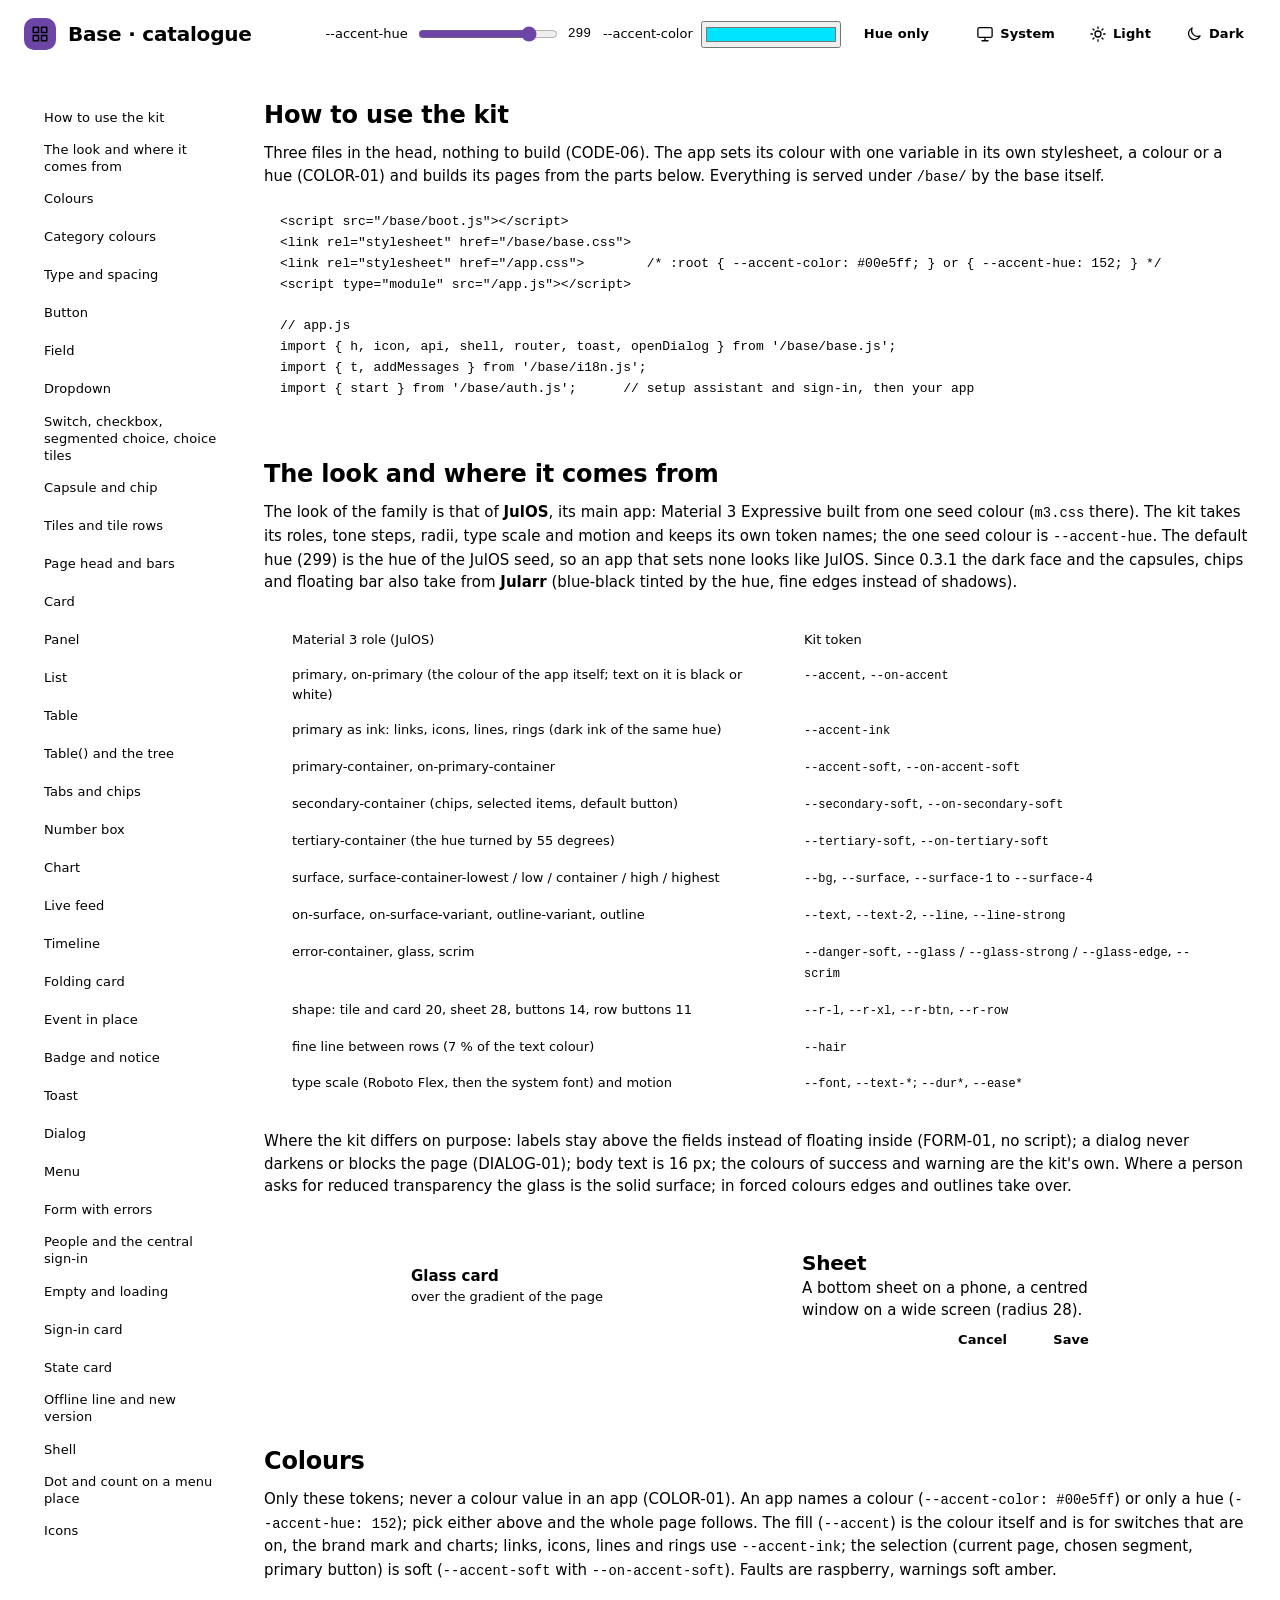
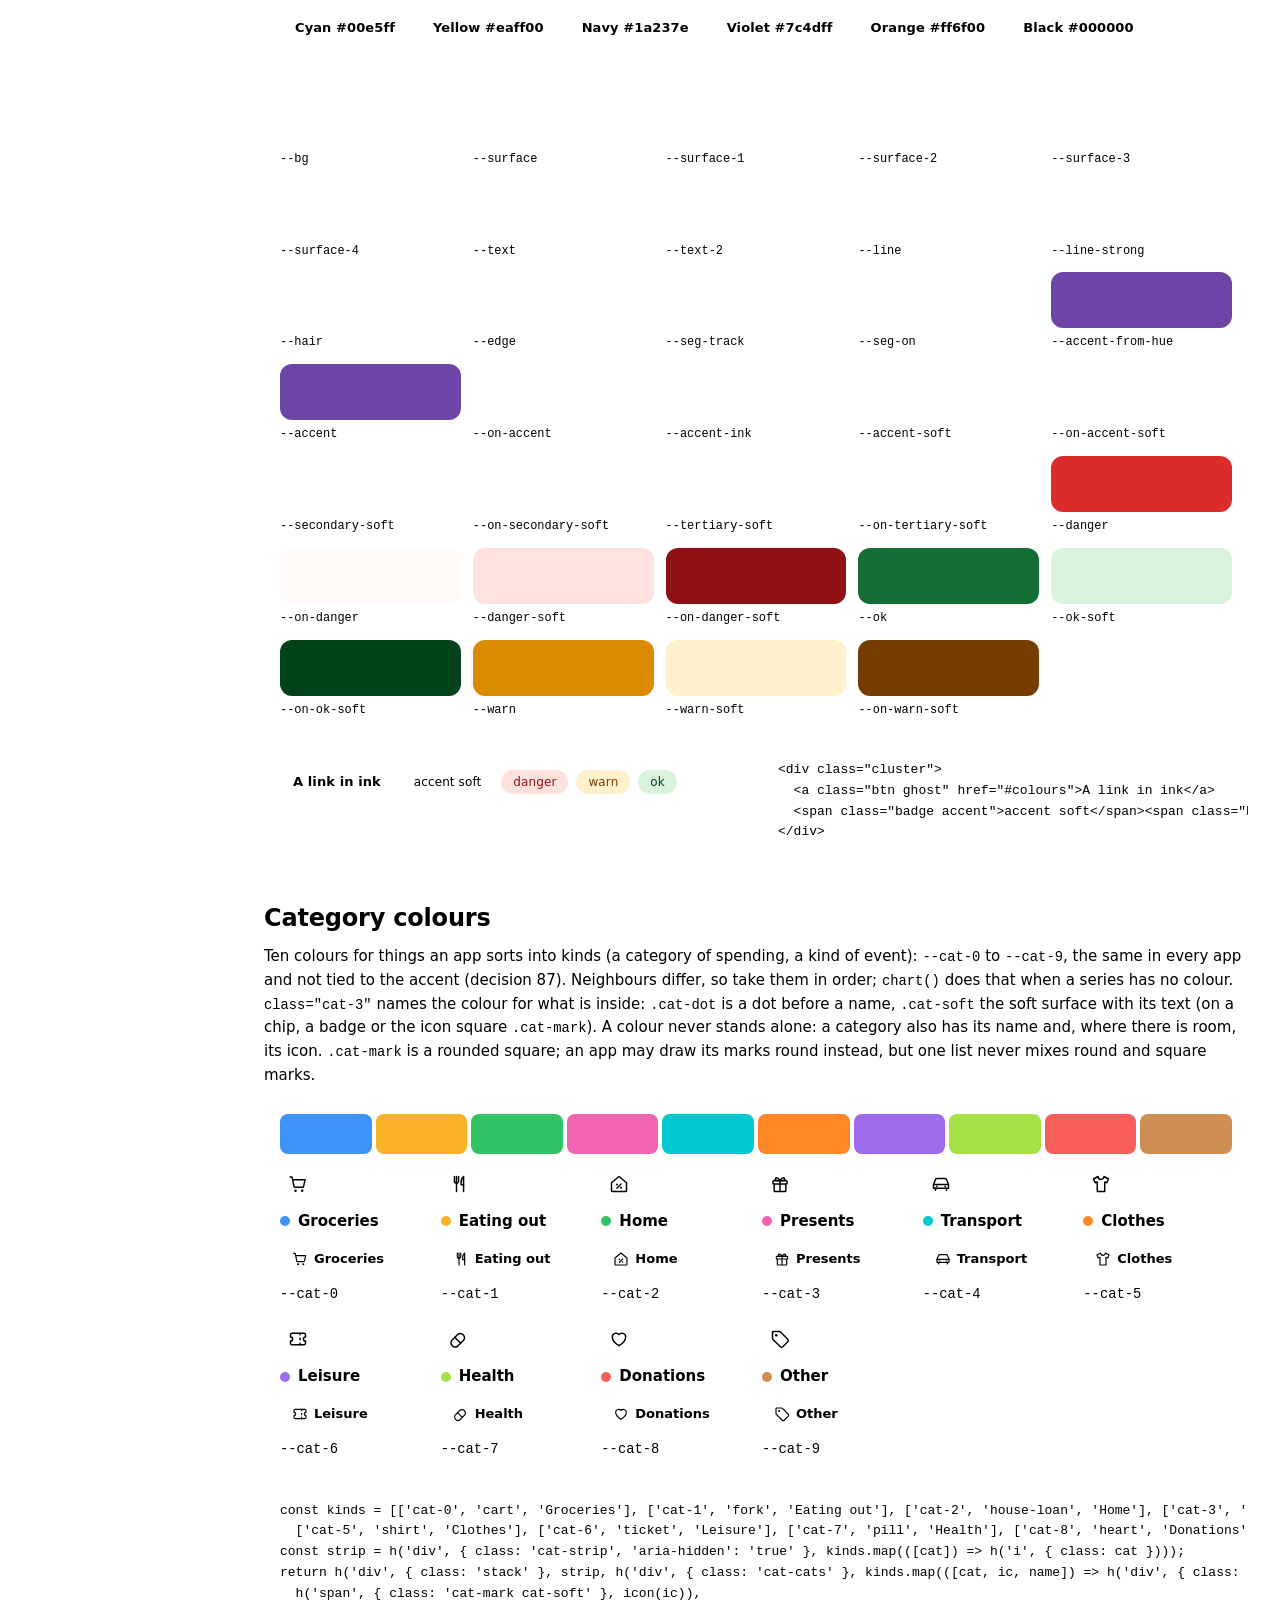
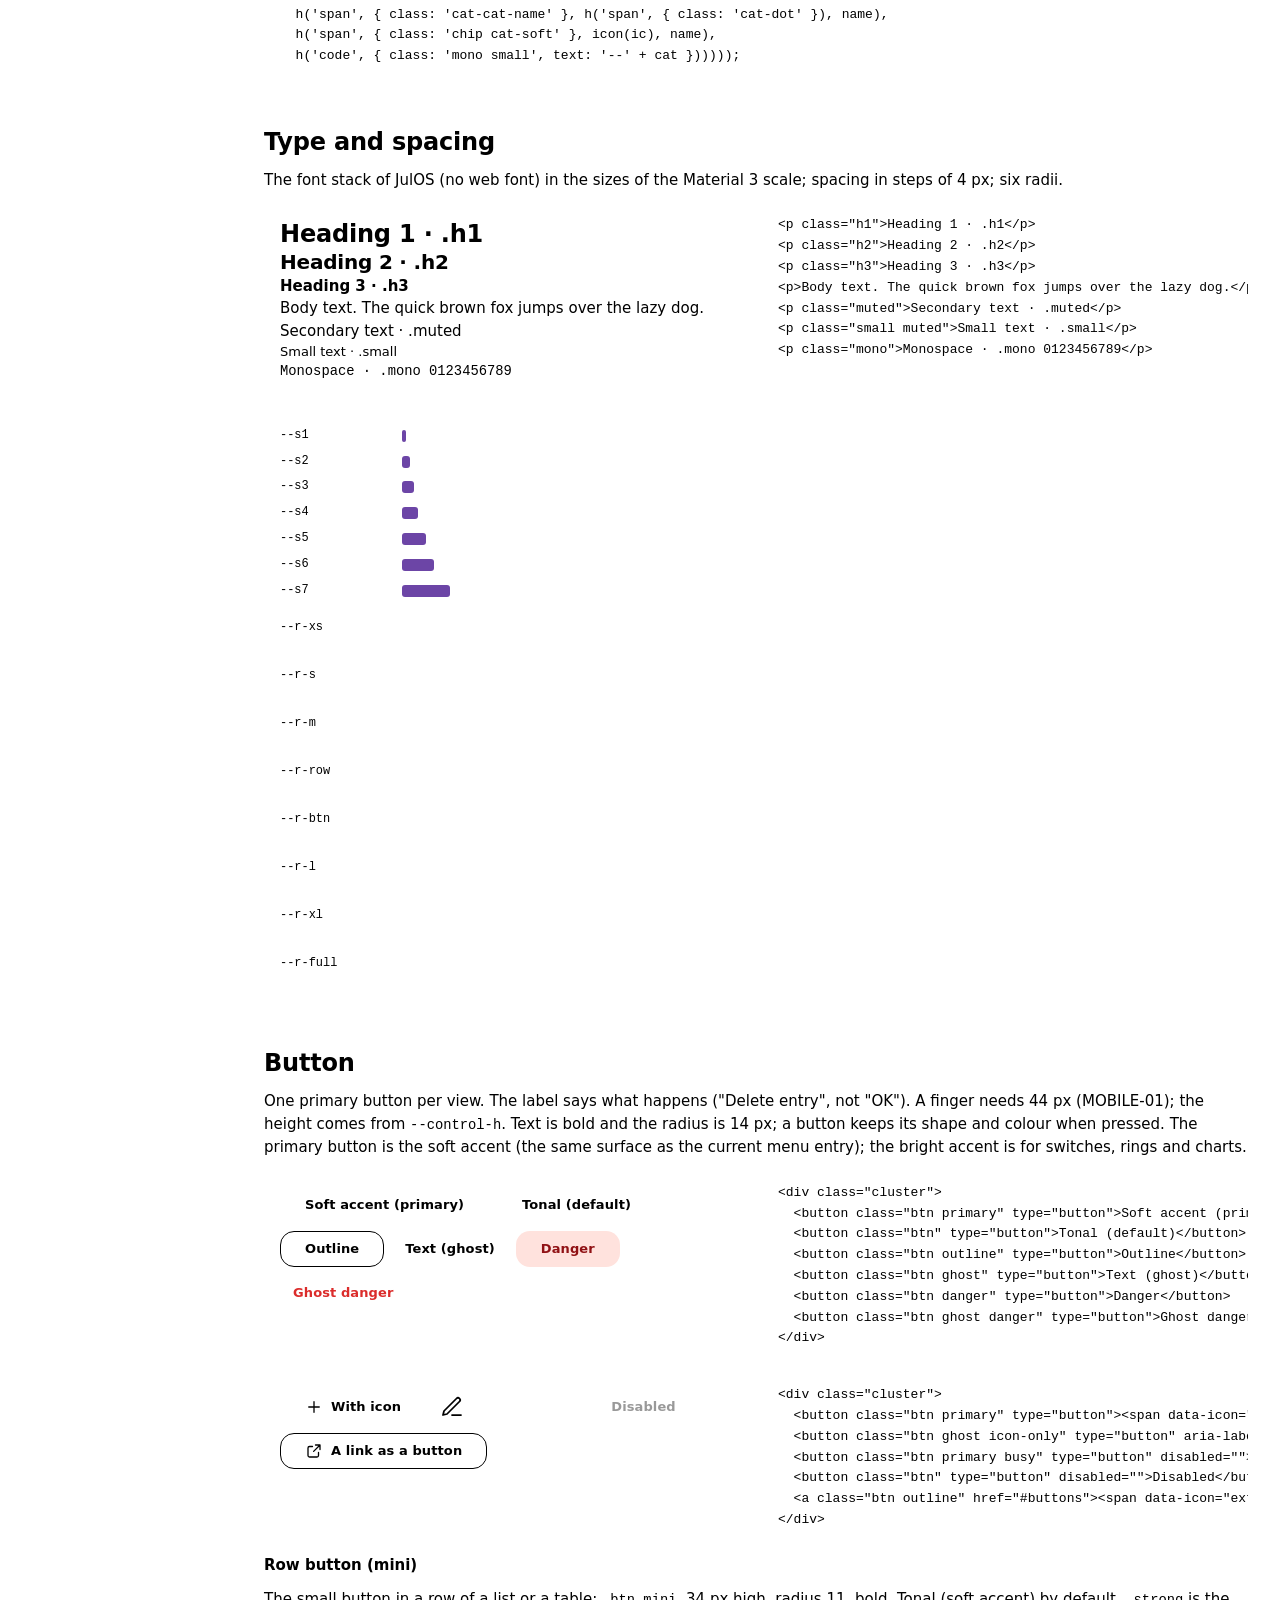
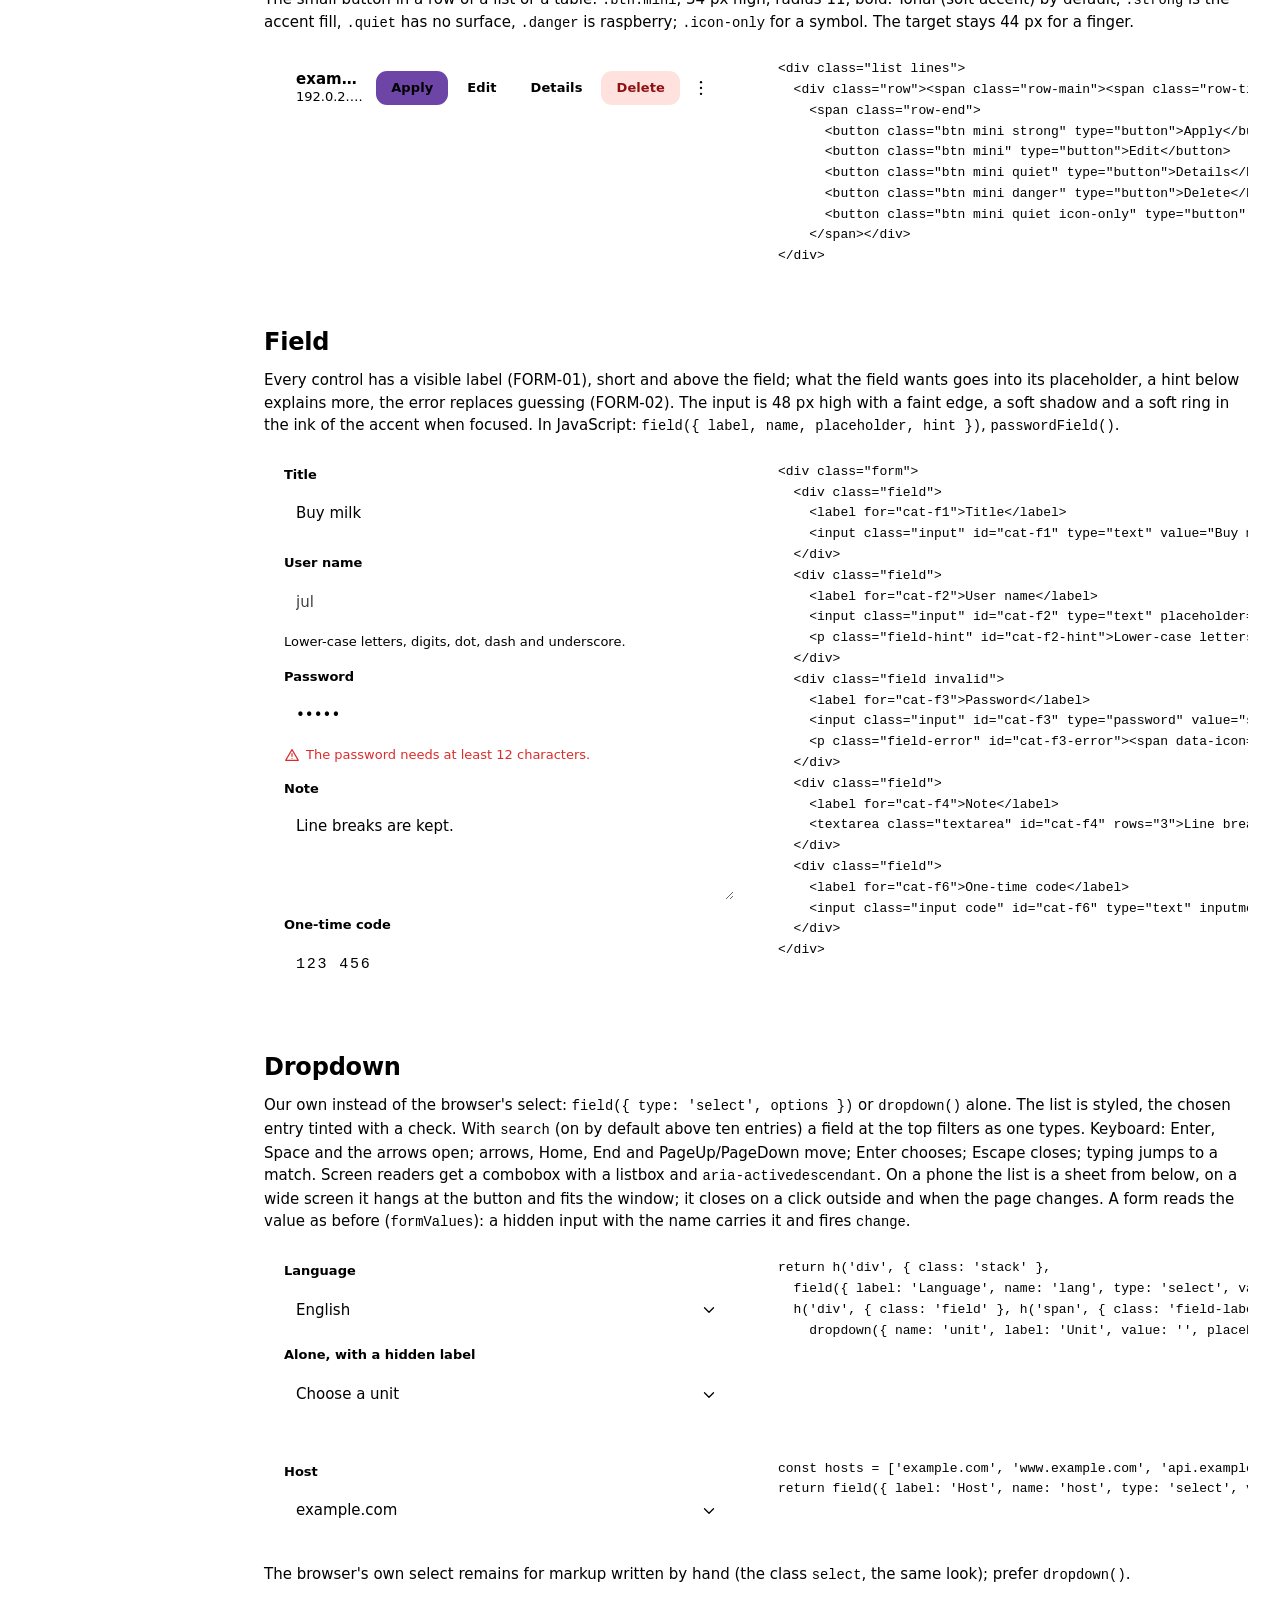
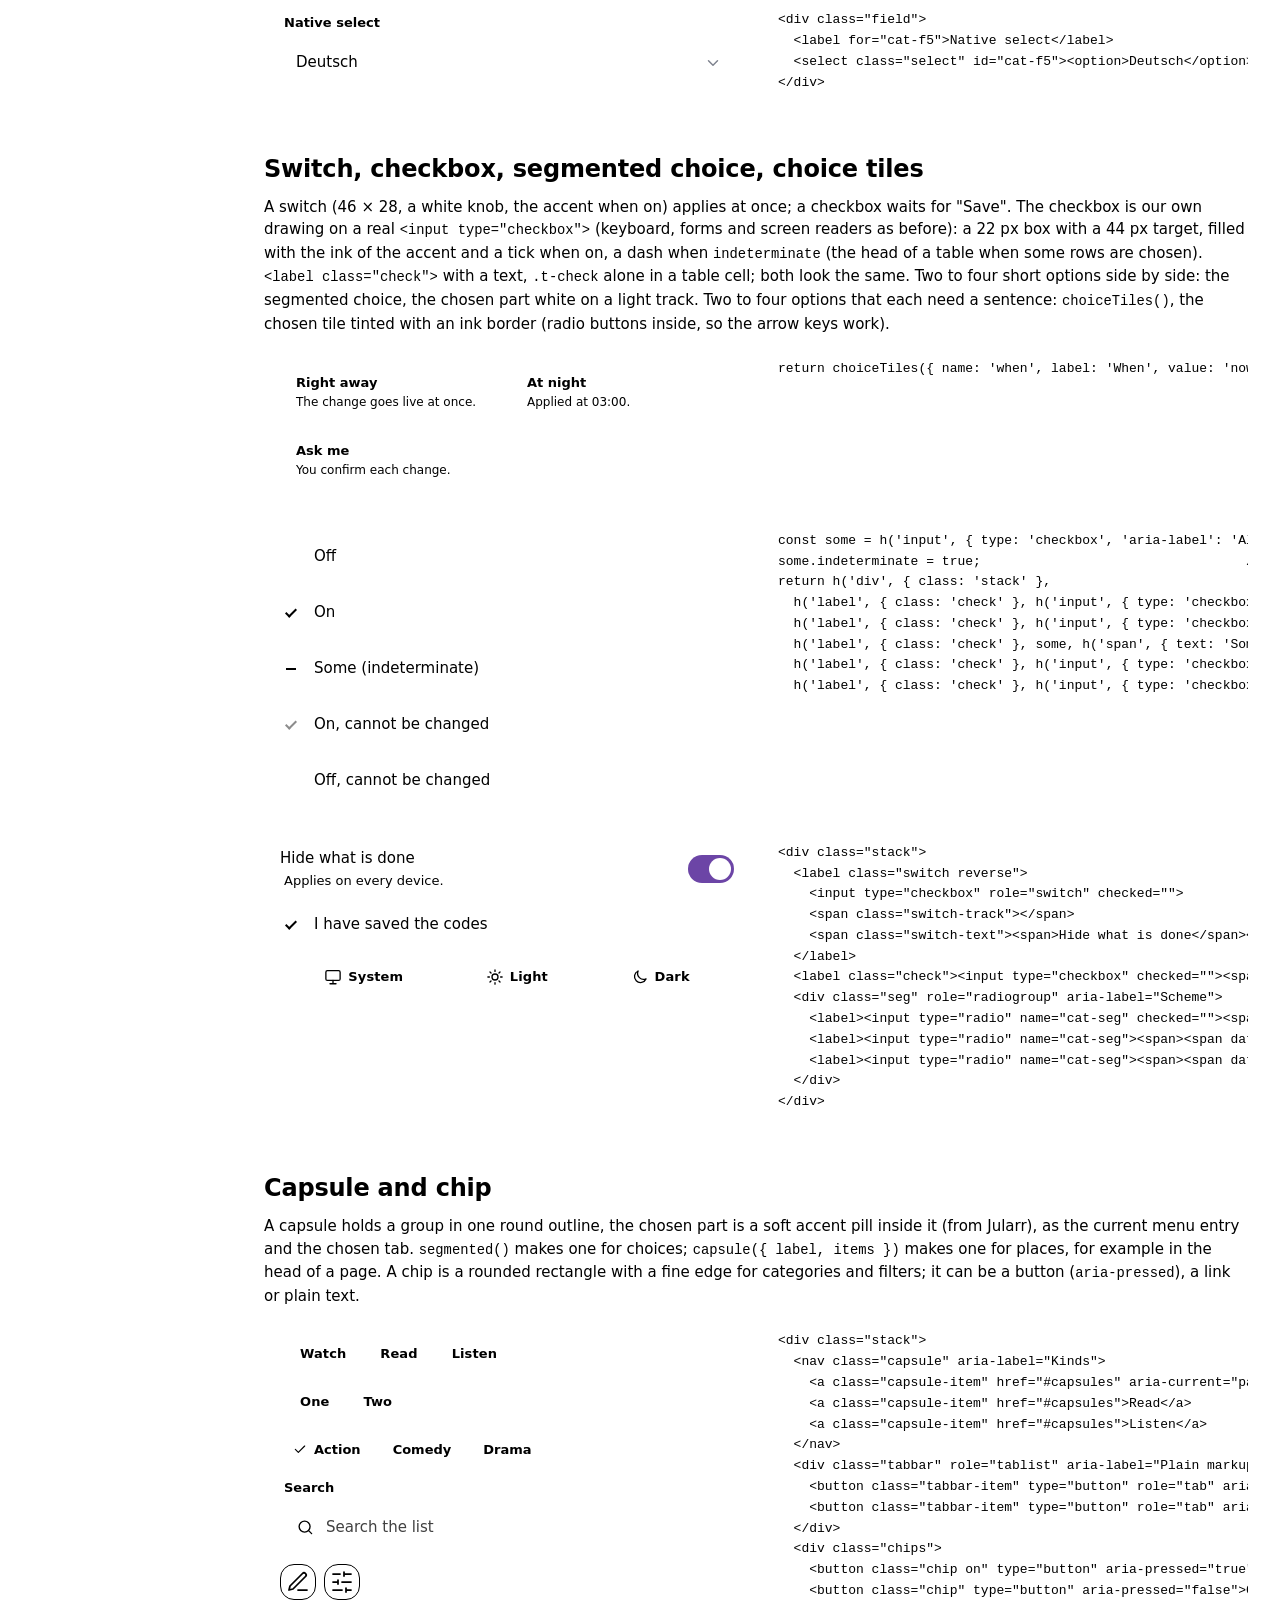
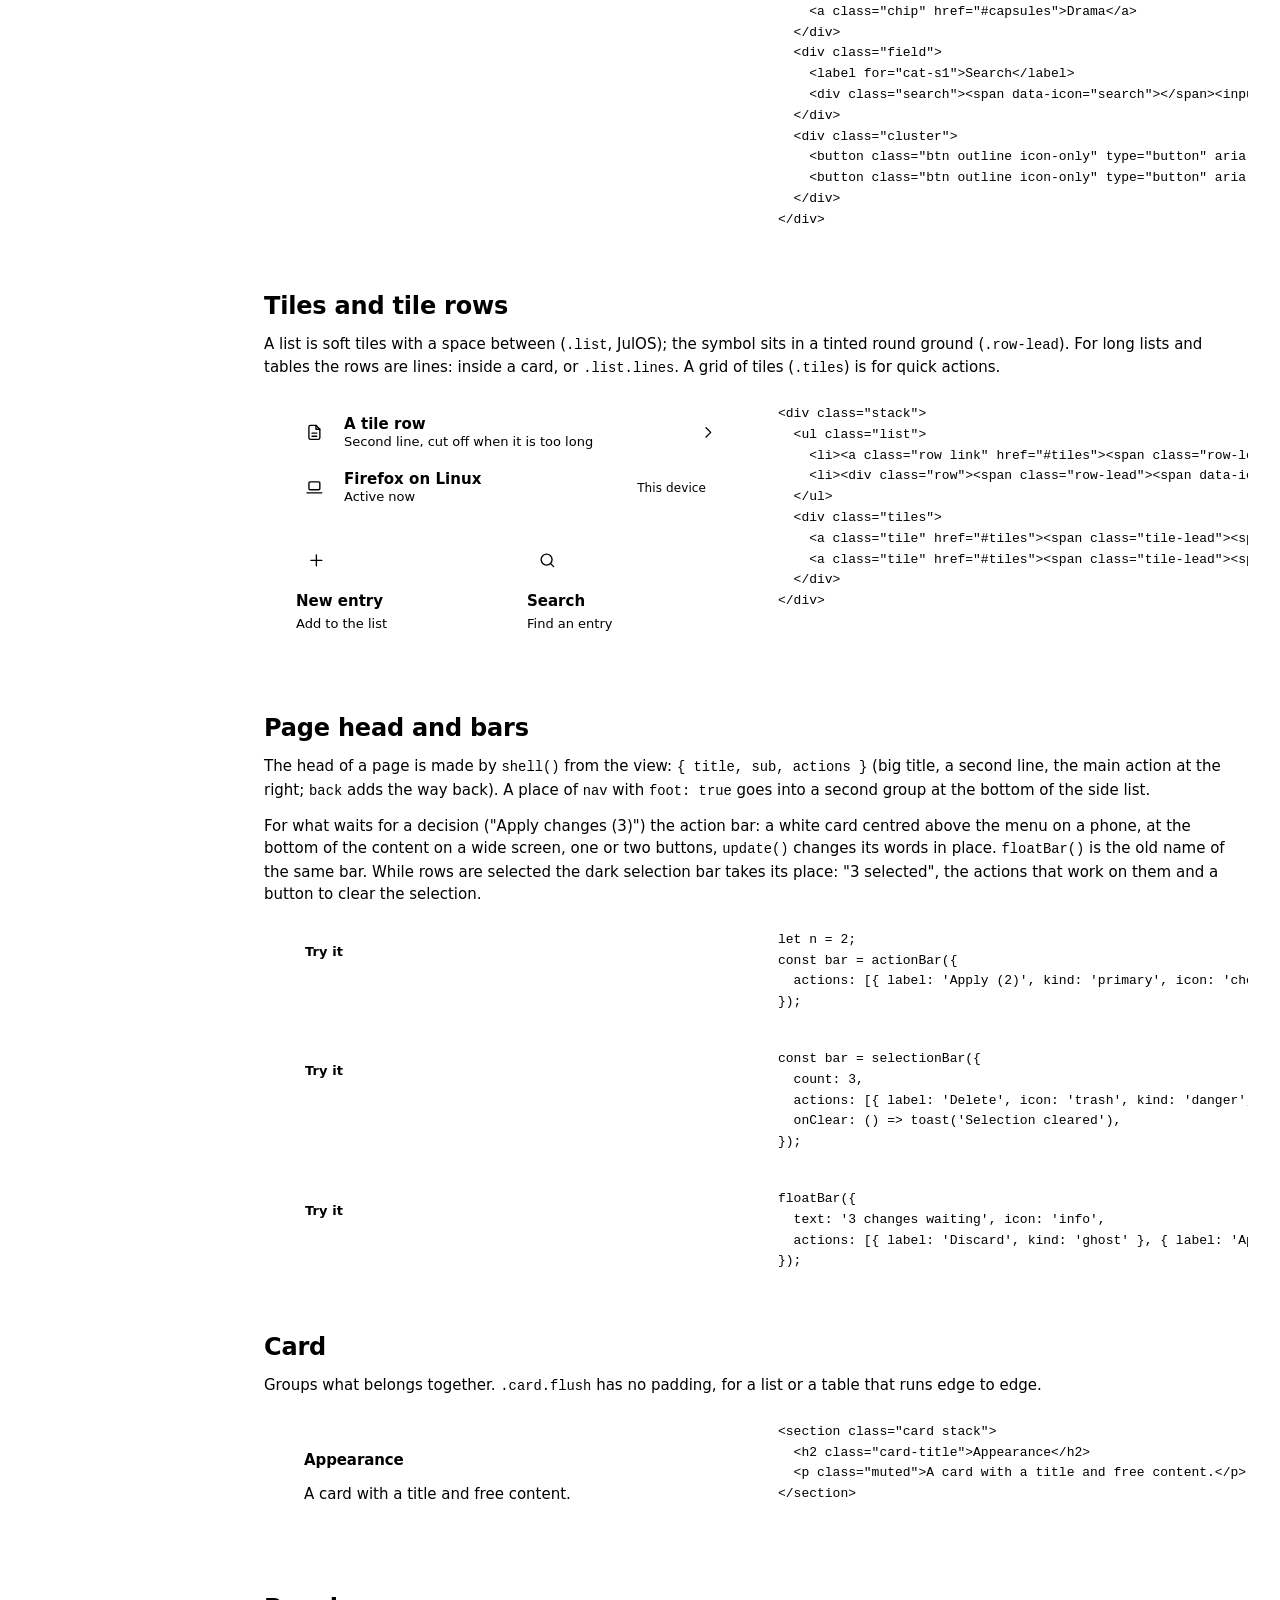
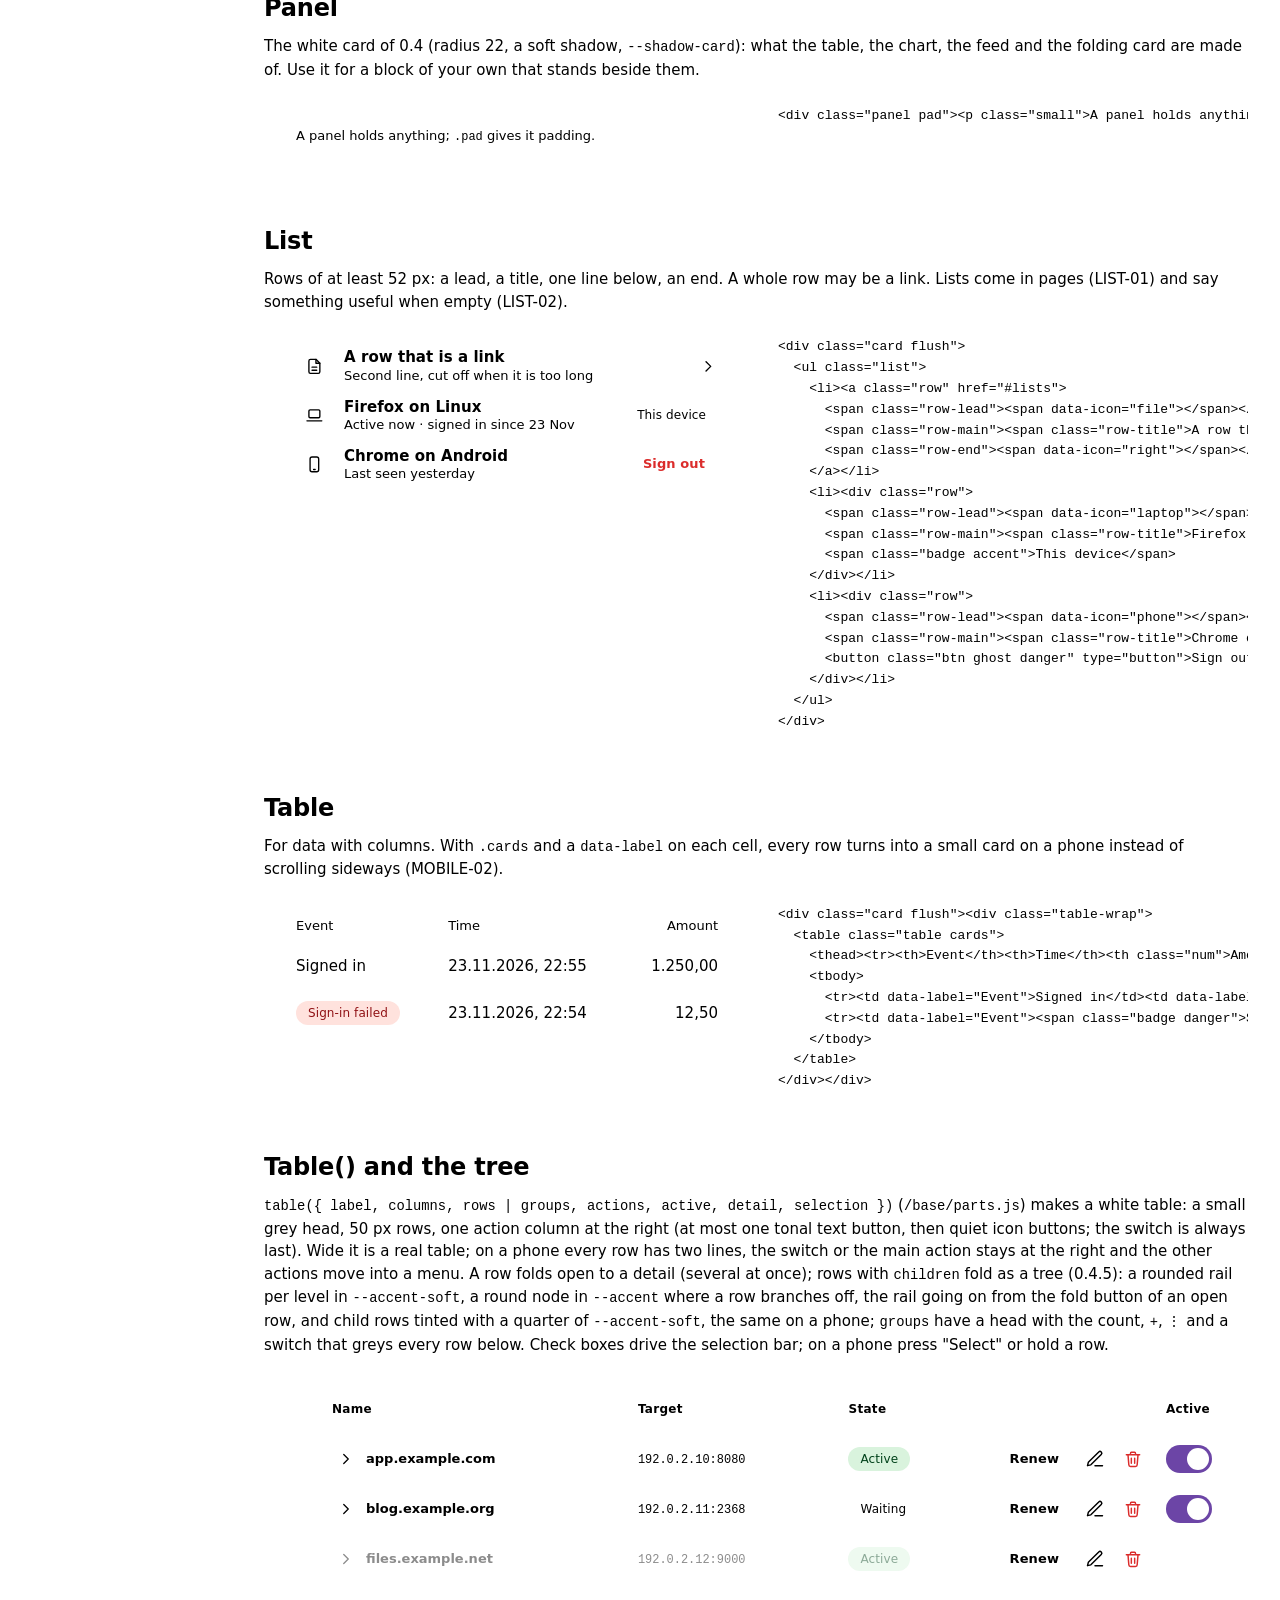
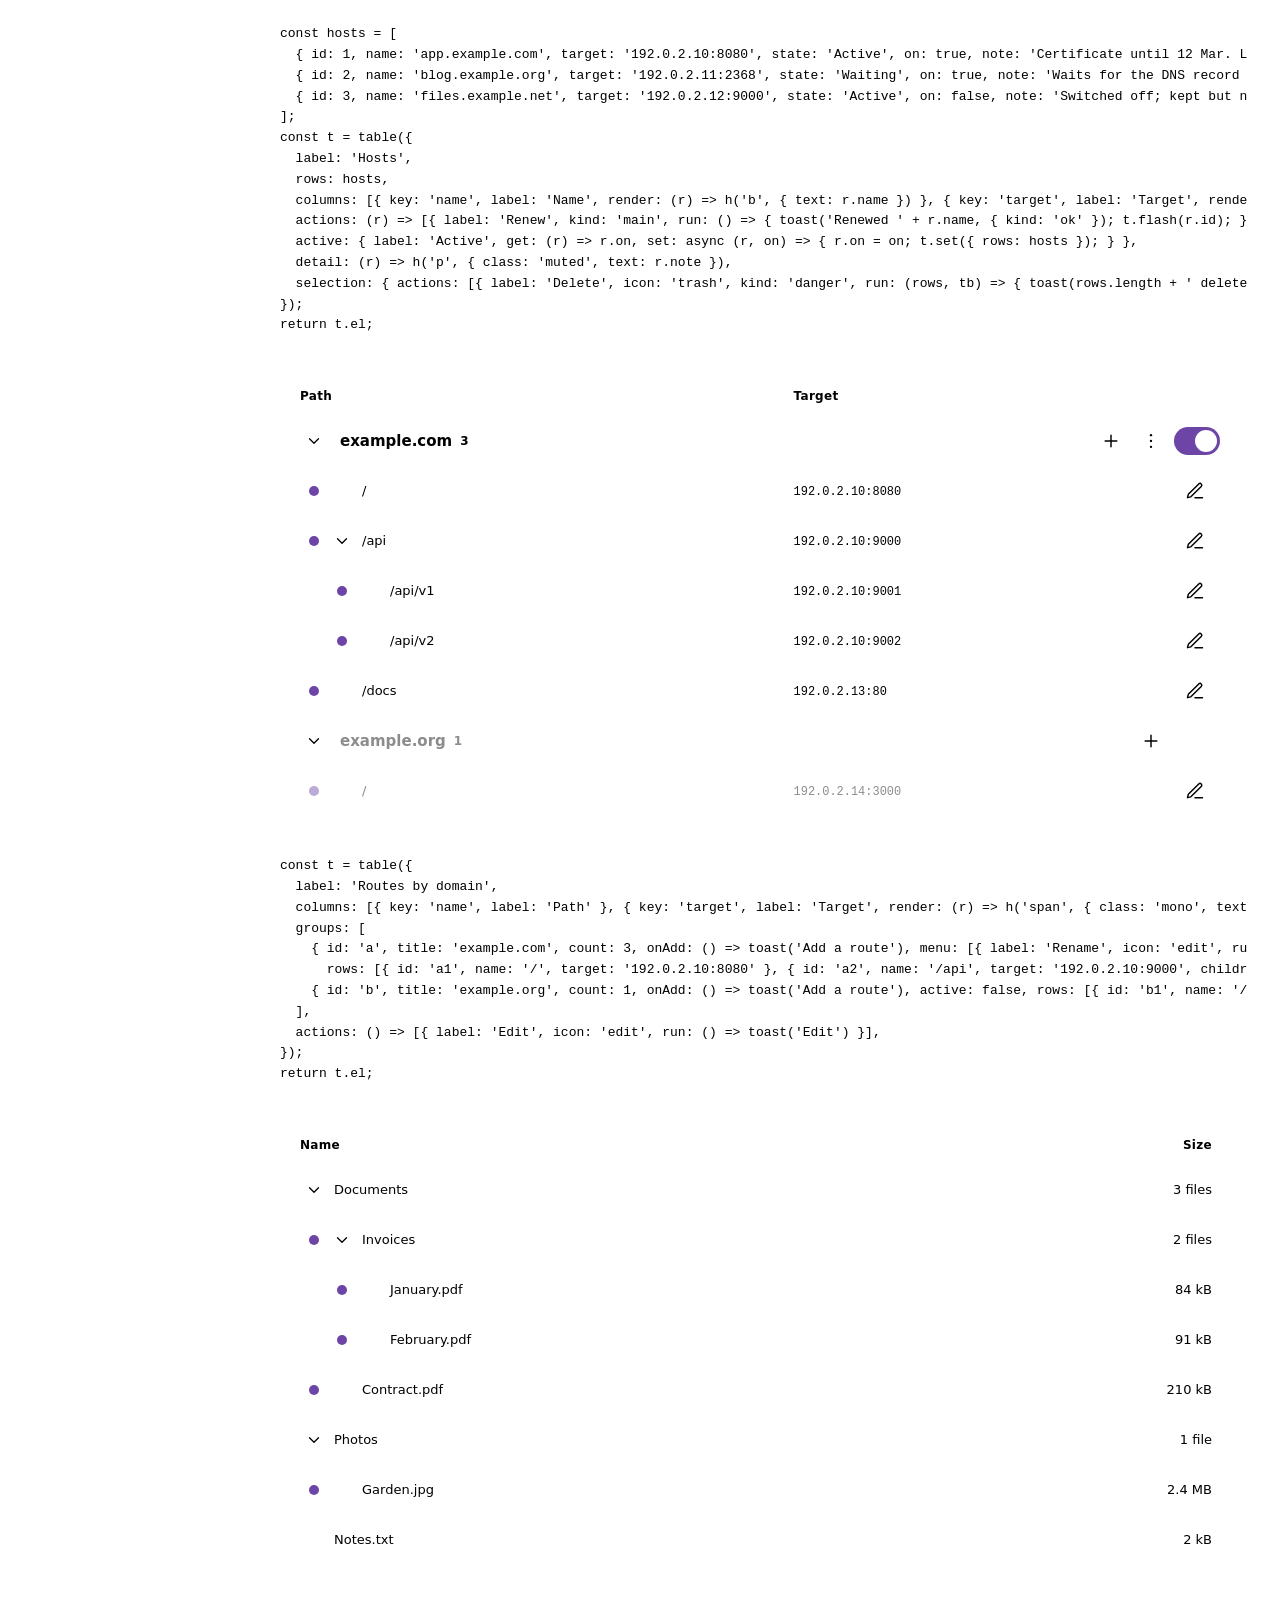
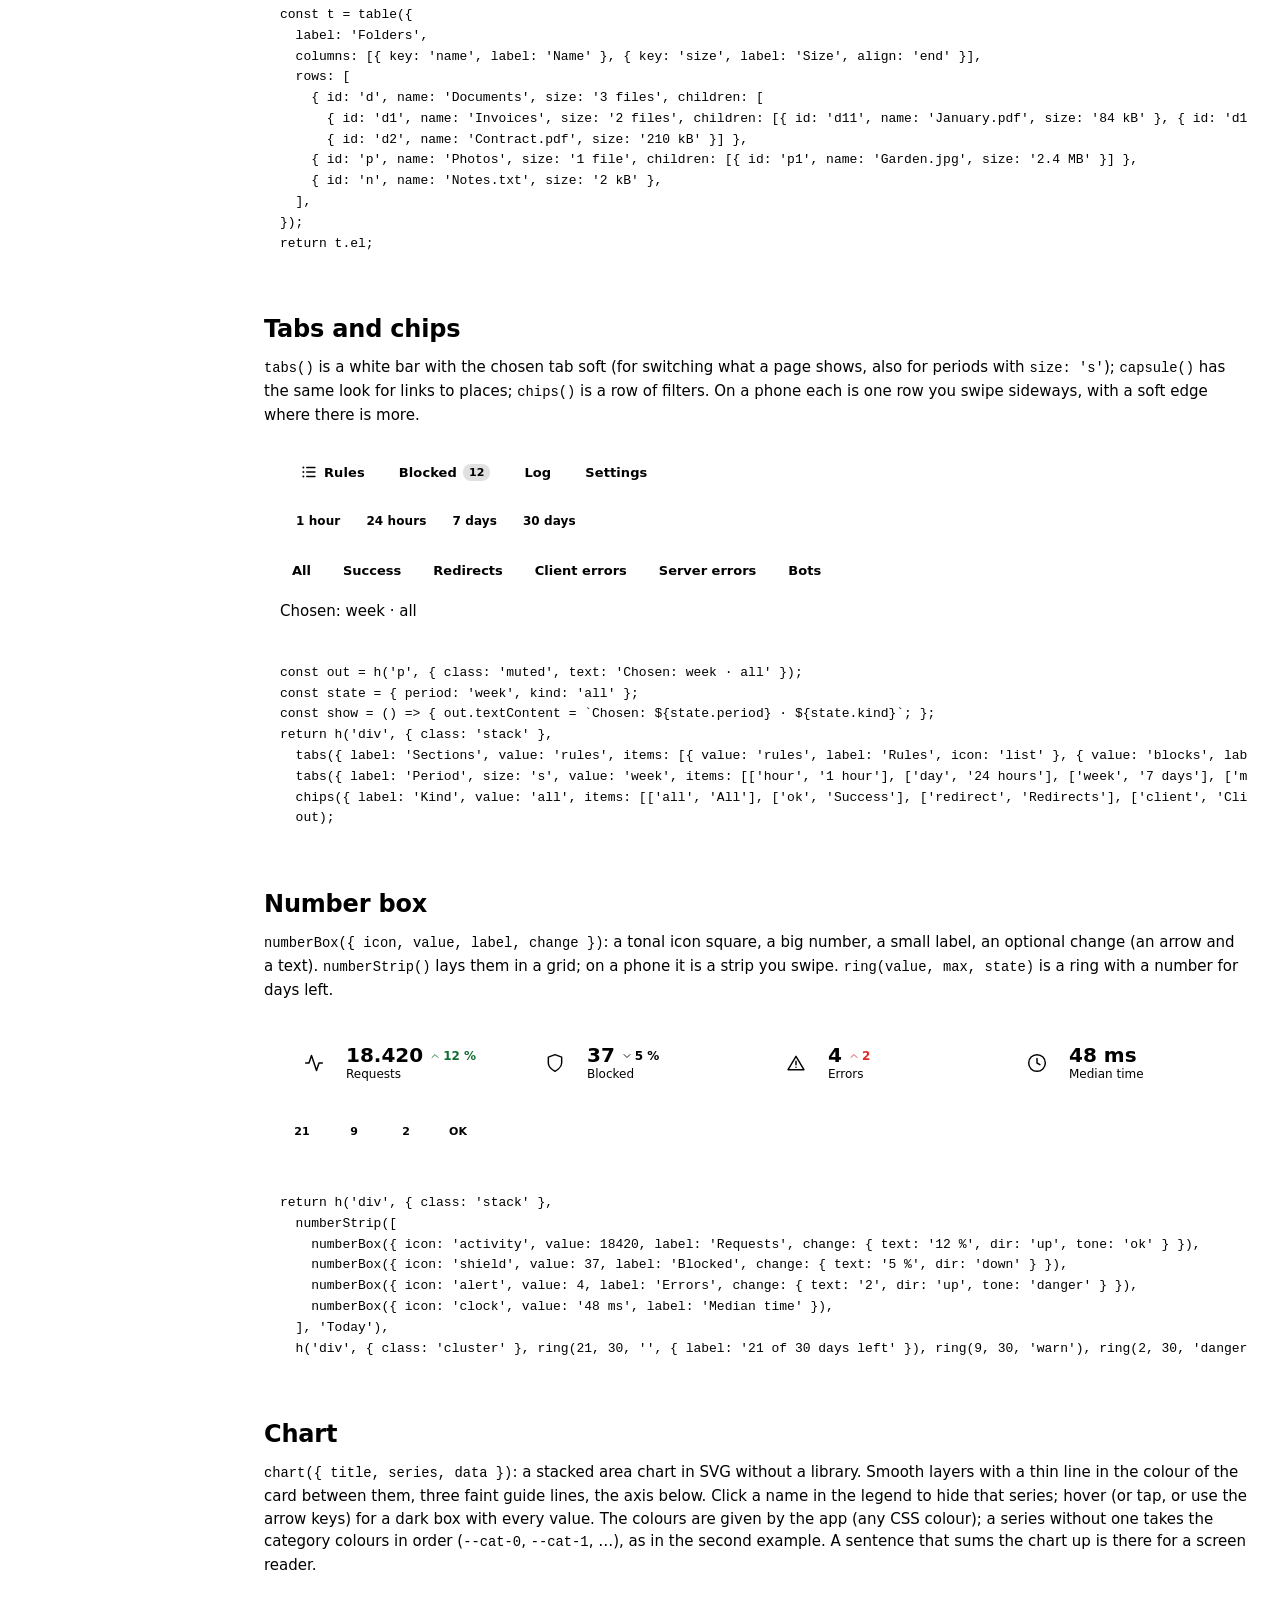
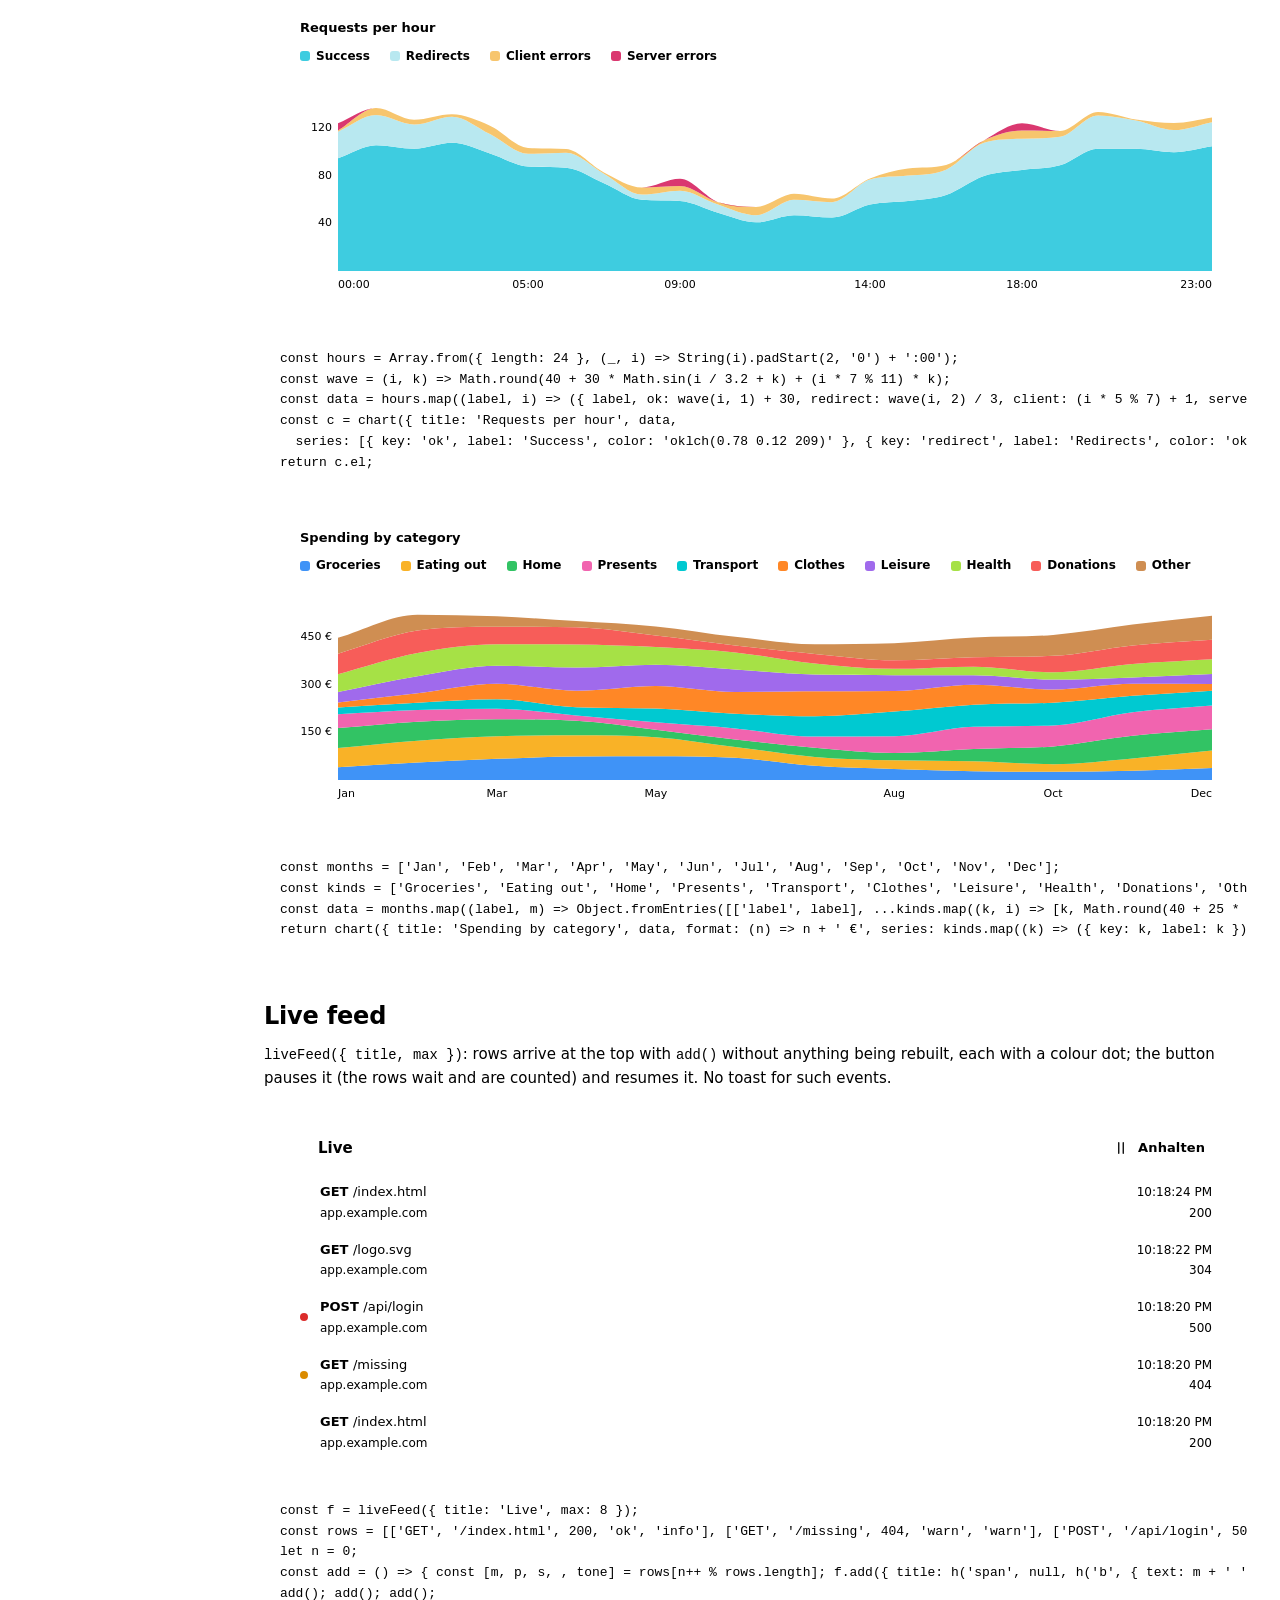
==== commit 1133cfc0: "0.4.5: a clearer tree in table(): rail, nodes, tinted children (decision 90) The hairlines become a " ====
--- a/ui/catalog.html
+++ b/ui/catalog.html
@@ -336,9 +336,10 @@
 
       <section class="cat-item wide" id="tables-rich">
         <h2 class="h1">Table() and the tree</h2>
-        <p class="muted"><code class="mono">table({ label, columns, rows | groups, actions, active, detail, selection })</code> (<code class="mono">/base/parts.js</code>) makes a white table: a small grey head, 50 px rows, one action column at the right (at most one tonal text button, then quiet icon buttons; the switch is always last). Wide it is a real table; on a phone every row has two lines, the switch or the main action stays at the right and the other actions move into a menu. A row folds open to a detail (several at once); rows with <code class="mono">children</code> fold as a tree with fine lines; <code class="mono">groups</code> have a head with the count, <code class="mono">+</code>, <code class="mono">&#8942;</code> and a switch that greys every row below. Check boxes drive the selection bar; on a phone press "Select" or hold a row.</p>
+        <p class="muted"><code class="mono">table({ label, columns, rows | groups, actions, active, detail, selection })</code> (<code class="mono">/base/parts.js</code>) makes a white table: a small grey head, 50 px rows, one action column at the right (at most one tonal text button, then quiet icon buttons; the switch is always last). Wide it is a real table; on a phone every row has two lines, the switch or the main action stays at the right and the other actions move into a menu. A row folds open to a detail (several at once); rows with <code class="mono">children</code> fold as a tree (0.4.5): a rounded rail per level in <code class="mono">--accent-soft</code>, a round node in <code class="mono">--accent</code> where a row branches off, the rail going on from the fold button of an open row, and child rows tinted with a quarter of <code class="mono">--accent-soft</code>, the same on a phone; <code class="mono">groups</code> have a head with the count, <code class="mono">+</code>, <code class="mono">&#8942;</code> and a switch that greys every row below. Check boxes drive the selection bar; on a phone press "Select" or hold a row.</p>
         <div class="cat-demo" data-run="tableFold" data-inline></div>
         <div class="cat-demo" data-run="tableTree" data-inline></div>
+        <div class="cat-demo" data-run="tableTreeDeep" data-inline></div>
       </section>
 
       <section class="cat-item wide" id="tabs">
--- a/ui/base.css
+++ b/ui/base.css
@@ -131,7 +131,7 @@
 .tab[aria-current="page"] .tab-pill::before { transform: none; opacity: 1; }
 .tab[aria-current="page"] .tab-pill .icon { color: var(--on-accent-soft); }
 
-/* a dot or a count on a place of the menu (navBadge()): an accent dot for something new, raspberry for a count or "!" that needs a look */
+/* a dot or a count on a place of the menu (navBadge()): an accent dot for something new, red for a count or "!" that needs a look */
 .nav-badge { display: grid; place-items: center; flex: none; font: 700 10px/1 var(--font); }
 .nav-badge.dot { width: 9px; height: 9px; border-radius: 50%; background: var(--accent-ink); box-shadow: 0 0 0 3px var(--surface); }
 .nav-badge.count { min-width: 18px; height: 18px; padding: 0 5px; border-radius: 9px; background: var(--danger); color: var(--on-danger); }
@@ -746,13 +746,15 @@
 .table.rich :is(th, td):first-child { padding-left: 20px; }
 .table.rich :is(th, td):last-child { padding-right: 20px; }
 .table.rich tr.t-row.clickable { cursor: pointer; }
+.table.rich tr.t-row.t-child > td { background: var(--t-tint); }
 .table.rich tr.t-row:hover > td { background: color-mix(in oklab, var(--accent) 7%, transparent); }
+.table.rich tr.t-row.t-child:hover > td { background: color-mix(in oklab, var(--accent) 7%, var(--t-tint)); }
 .table.rich tr.t-row.opened > td, .table.rich tr.t-detail > td { background: var(--surface-1); }
 .table.rich tr.t-row.selected > td { background: var(--accent-soft); }
 .table.rich tr.t-detail > td { height: auto; border-top: 0; padding: 4px 20px 18px 56px; white-space: normal; }
 .table.rich tr.t-detail[hidden] { display: none; }
 .table.rich tr.t-row.off > td:not(.c-act):not(.c-active):not(.c-sel) { opacity: 0.45; }
-.table.rich tr.t-group > td { height: 50px; padding: 0 12px 0 14px; background: var(--surface-1); border-top: 0; }
+.table.rich tr.t-group > td { height: 50px; padding: 0 12px 0 20px; background: var(--surface-1); border-top: 0; }
 .table.rich tr.t-group:not(:first-child) > td { border-top: 8px solid var(--surface); }
 .table.rich tr.t-group.off .t-gname, .table.rich tr.t-group.off .t-gcount { opacity: 0.45; }
 .table.rich tr.t-group + tr.t-row > td, .table.rich tr.t-detail + tr.t-row > td { border-top-color: var(--hair); }
@@ -767,11 +769,23 @@
 .t-fold .icon { width: 18px; height: 18px; transition: transform var(--dur) var(--ease); }
 .t-fold[aria-expanded="false"] .icon { transform: rotate(-90deg); }
 .t-fold:focus-visible { outline: 2px solid var(--accent-ink); }
-/* tree lines: one 22 px cell per level; the last is a branch (mid or end), the ones before are the lines that go on (pass) or not (blank) */
-.t-ln { position: relative; flex: none; align-self: stretch; width: 22px; }
-.t-ln.pass::before, .t-ln.mid::before, .t-ln.end::before { content: ""; position: absolute; left: 10px; top: 0; bottom: 0; border-left: 1.5px solid color-mix(in oklab, var(--text) 14%, transparent); }
-.t-ln.end::before { bottom: 50%; }
-.t-ln.mid::after, .t-ln.end::after { content: ""; position: absolute; left: 10px; top: 50%; width: 10px; border-top: 1.5px solid color-mix(in oklab, var(--text) 14%, transparent); }
+/* the tree (0.4.5, decision 90): one cell of --t-step per level. A rounded rail in --accent-soft runs down a level, a round node in --accent sits where a row
+ * branches off it, and the rail goes on from the fold button of an open row; child rows are tinted. A rail cell reaches --t-down into the next row, so it has
+ * no gap between rows (that row always has the rail at the same place, and its node is drawn above it). */
+.table-panel { --t-step: 28px; --t-rail: 5px; --t-down: 24px; --t-stub: 34px; --t-tint: color-mix(in oklab, var(--accent-soft) 25%, var(--surface)); }
+.t-ln { position: relative; flex: none; align-self: stretch; width: var(--t-step); }
+.t-ln:is(.pass, .mid, .end)::before { content: ""; position: absolute; left: calc(50% - var(--t-rail) / 2); width: var(--t-rail); top: -1px; bottom: calc(var(--t-down) * -1); background: var(--accent-soft); pointer-events: none; }
+.t-ln.end::before { bottom: calc(50% - var(--t-rail) / 2); border-radius: 0 0 var(--t-rail) var(--t-rail); }
+.t-ln:is(.mid, .end)::after { content: ""; position: absolute; z-index: 1; left: 50%; top: 50%; width: 10px; height: 10px; margin: -5px 0 0 -5px; border-radius: 50%; background: var(--accent); pointer-events: none; }
+.t-ln:is(.mid, .end) { background: linear-gradient(var(--accent-soft) 0 0) right center / 50% var(--t-rail) no-repeat; }     /* the branch from the node to the row */
+.t-fold-gap { position: relative; }
+.t-ln:is(.mid, .end) + .t-fold-gap::before { content: ""; position: absolute; left: 0; top: calc(50% - var(--t-rail) / 2); width: 12px; height: var(--t-rail); border-radius: 0 var(--t-rail) var(--t-rail) 0; background: var(--accent-soft); }
+.t-fold { position: relative; }
+.t-open .t-fold::after { content: ""; position: absolute; left: calc(50% - var(--t-rail) / 2); top: calc(100% + 2px); width: var(--t-rail); height: var(--t-stub); border-radius: var(--t-rail) var(--t-rail) 0 0; background: var(--accent-soft); pointer-events: none; }
+.t-group.t-open .t-fold::after { display: none; }      /* the rows of a group begin their own rail: the head moves when a selection column shows */
+tr.t-group + tr.t-row .t-ln:first-child::before { top: 6px; border-radius: var(--t-rail) var(--t-rail) 0 0; }
+tr.t-group + tr.t-row .t-ln.end:first-child::before { border-radius: var(--t-rail); }
+.table.rich tr.t-detail { position: relative; z-index: 2; }
 .table.rich .c-sel { width: 44px; padding-right: 0; }
 .table.rich .c-act { width: 1%; text-align: right; }
 .t-acts, .t-acts-m { display: inline-flex; align-items: center; justify-content: flex-end; gap: 4px; }
@@ -784,6 +798,7 @@
 .table-empty .empty { border: 0; background: none; box-shadow: none; }
 @media (max-width: 639px) {
   .table-wrap { overflow: visible; }
+  .table.rich { --t-down: 38px; --t-stub: 44px; }     /* two-line rows are taller and padded: the rail reaches further */
   .table.rich, .table.rich tbody { display: block; }
   .table.rich thead { position: absolute; width: 1px; height: 1px; overflow: hidden; clip-path: inset(50%); }
   .table.rich tr { display: block; }
@@ -791,6 +806,7 @@
   .table.rich tr.t-row:first-child, .table.rich tr.t-group + tr.t-row { border-top: 0; }
   .table.rich tr.t-row > td { display: block; height: auto; padding: 0; border: 0; background: none !important; }
   .table.rich tr.t-row:hover { background: none; }
+  .table.rich tr.t-row.t-child { background: var(--t-tint); }
   .table.rich tr.t-row.opened, .table.rich tr.t-row.selected { background: var(--surface-1); }
   .table.rich tr.t-row.selected { background: var(--accent-soft); }
   .table.rich tr.t-row.off { opacity: 1; }
@@ -798,8 +814,8 @@
   .table.rich td.c-title { grid-area: title; min-width: 0; white-space: normal; }
   .t-name { min-height: 0; }
   .t-text { font-weight: 650; overflow: hidden; text-overflow: ellipsis; white-space: nowrap; }
-  .table.rich .t-sub-m { display: flex; flex-wrap: nowrap; gap: 0 8px; margin-left: calc(var(--depth, 0) * 22px); font-size: var(--text-xs); color: var(--text-2); overflow: hidden; white-space: nowrap; }
-  .has-folds .t-sub-m { margin-left: calc(var(--depth, 0) * 22px + 34px); }
+  .table.rich .t-sub-m { display: flex; flex-wrap: nowrap; gap: 0 8px; margin-left: calc(var(--depth, 0) * var(--t-step)); font-size: var(--text-xs); color: var(--text-2); overflow: hidden; white-space: nowrap; }
+  .has-folds .table.rich .t-sub-m { margin-left: calc(var(--depth, 0) * var(--t-step) + 34px); }     /* under the text, not under the fold button (wrong since 0.4: the rule lost to the one above) */
   .t-sub-m > span:not(:first-child)::before { content: "·"; margin-right: 8px; }
   .table.rich tr.t-row > td.c-sel { grid-area: ck; display: none; width: auto; margin-right: 12px; }
   .table-panel.selecting tr.t-row > td.c-sel { display: block; }
@@ -809,7 +825,7 @@
   .t-acts-m { display: inline-flex; }
   .table.rich tr.t-row.off > td:not(.c-act):not(.c-active):not(.c-sel) { opacity: 0.45; }
   .table.rich tr.t-detail > td { padding: 4px 14px 14px; }
-  .table.rich tr.t-group > td { padding: 0 8px 0 10px; display: block; }
+  .table.rich tr.t-group > td { padding: 0 8px 0 14px; display: block; }
   .table.rich tr.t-group:not(:first-child) > td { border-top: 8px solid var(--surface); }
   .table-tools { display: flex; justify-content: flex-end; padding: 10px 14px 6px; }
   .has-select tr.t-row { -webkit-user-select: none; user-select: none; -webkit-touch-callout: none; }
@@ -819,6 +835,7 @@
   .panel, .number-box, .timeline-card, .tabbar, .chip { border: 1px solid CanvasText; }
   .tabbar-item[aria-selected="true"], .chip[aria-pressed="true"] { outline: 2px solid Highlight; }
   .ch-layer { stroke: Canvas; }
+  .t-ln::before, .t-ln::after, .t-fold::after, .t-fold-gap::before { background: CanvasText; }
 }
 
 /* ---------- categories (0.4.4, decision 87): class="cat-0" ... "cat-9" names the colour (--cat), the parts below use it ---------- */
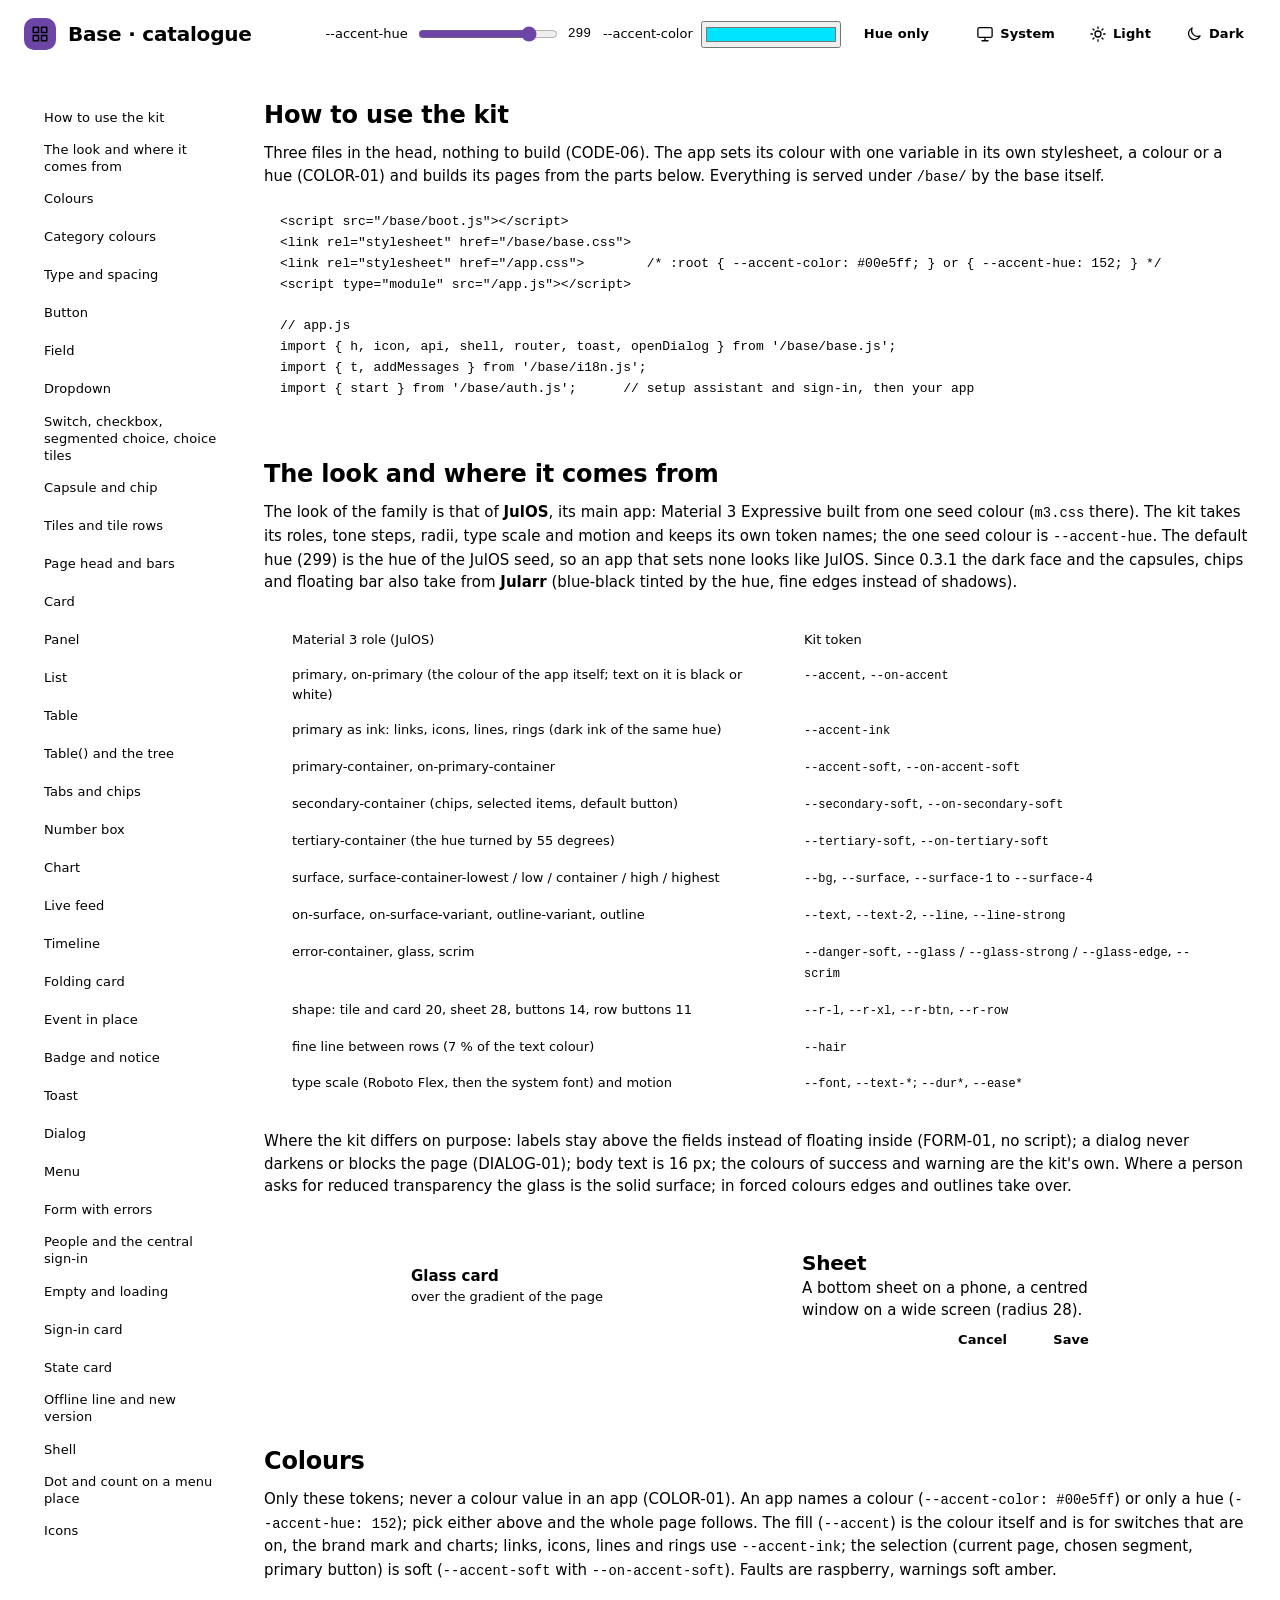
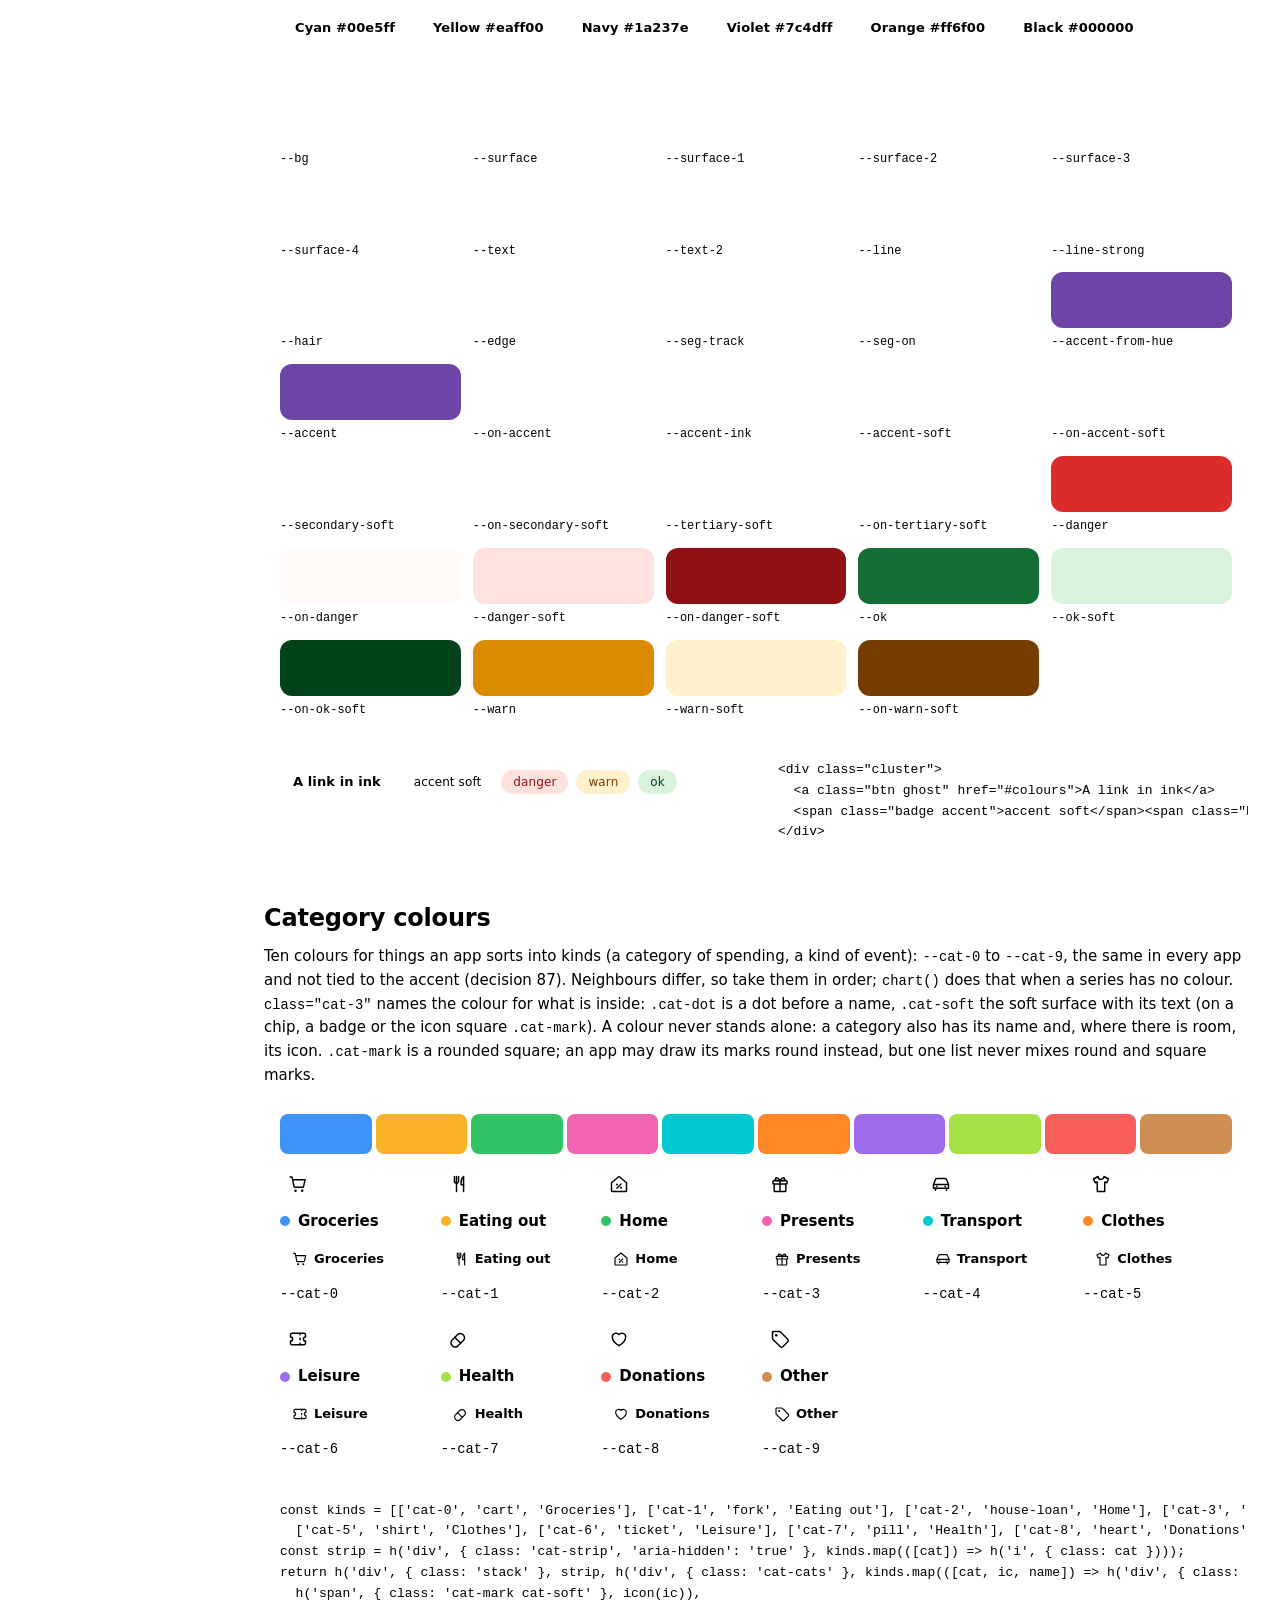
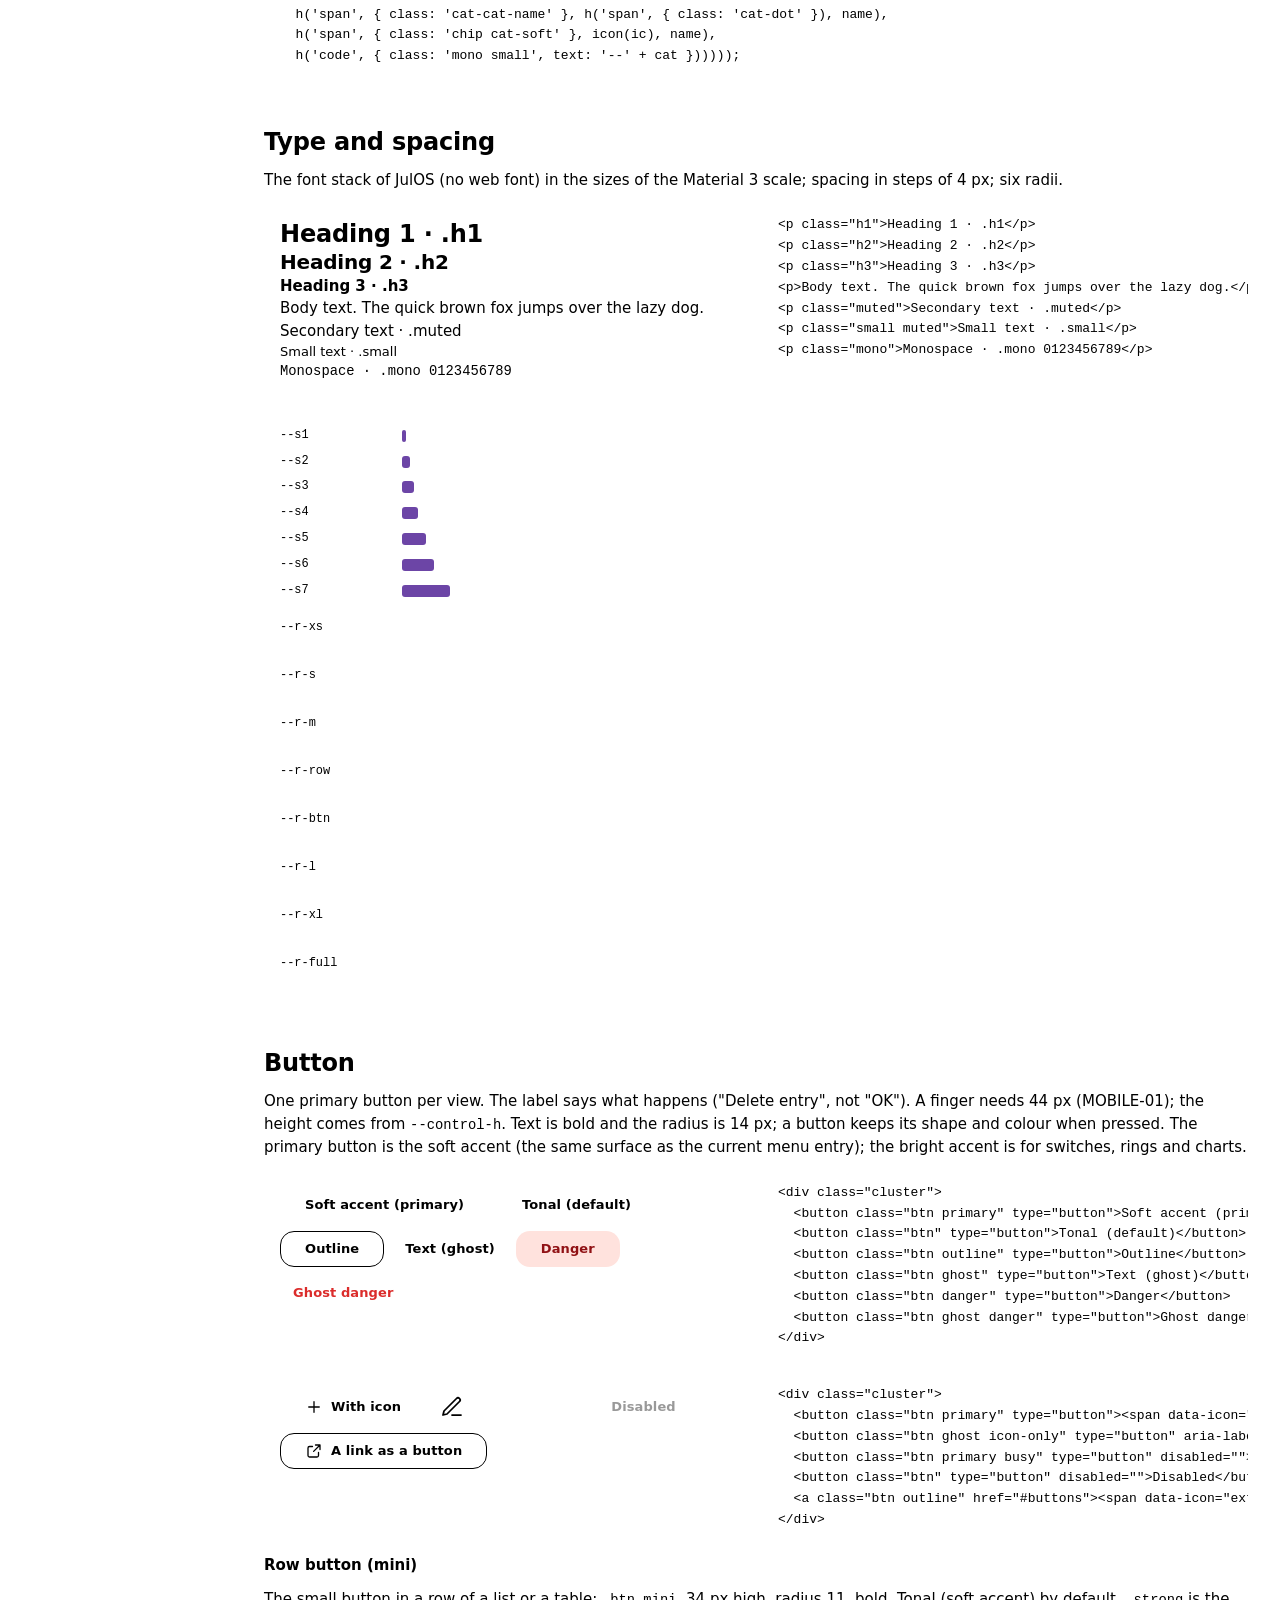
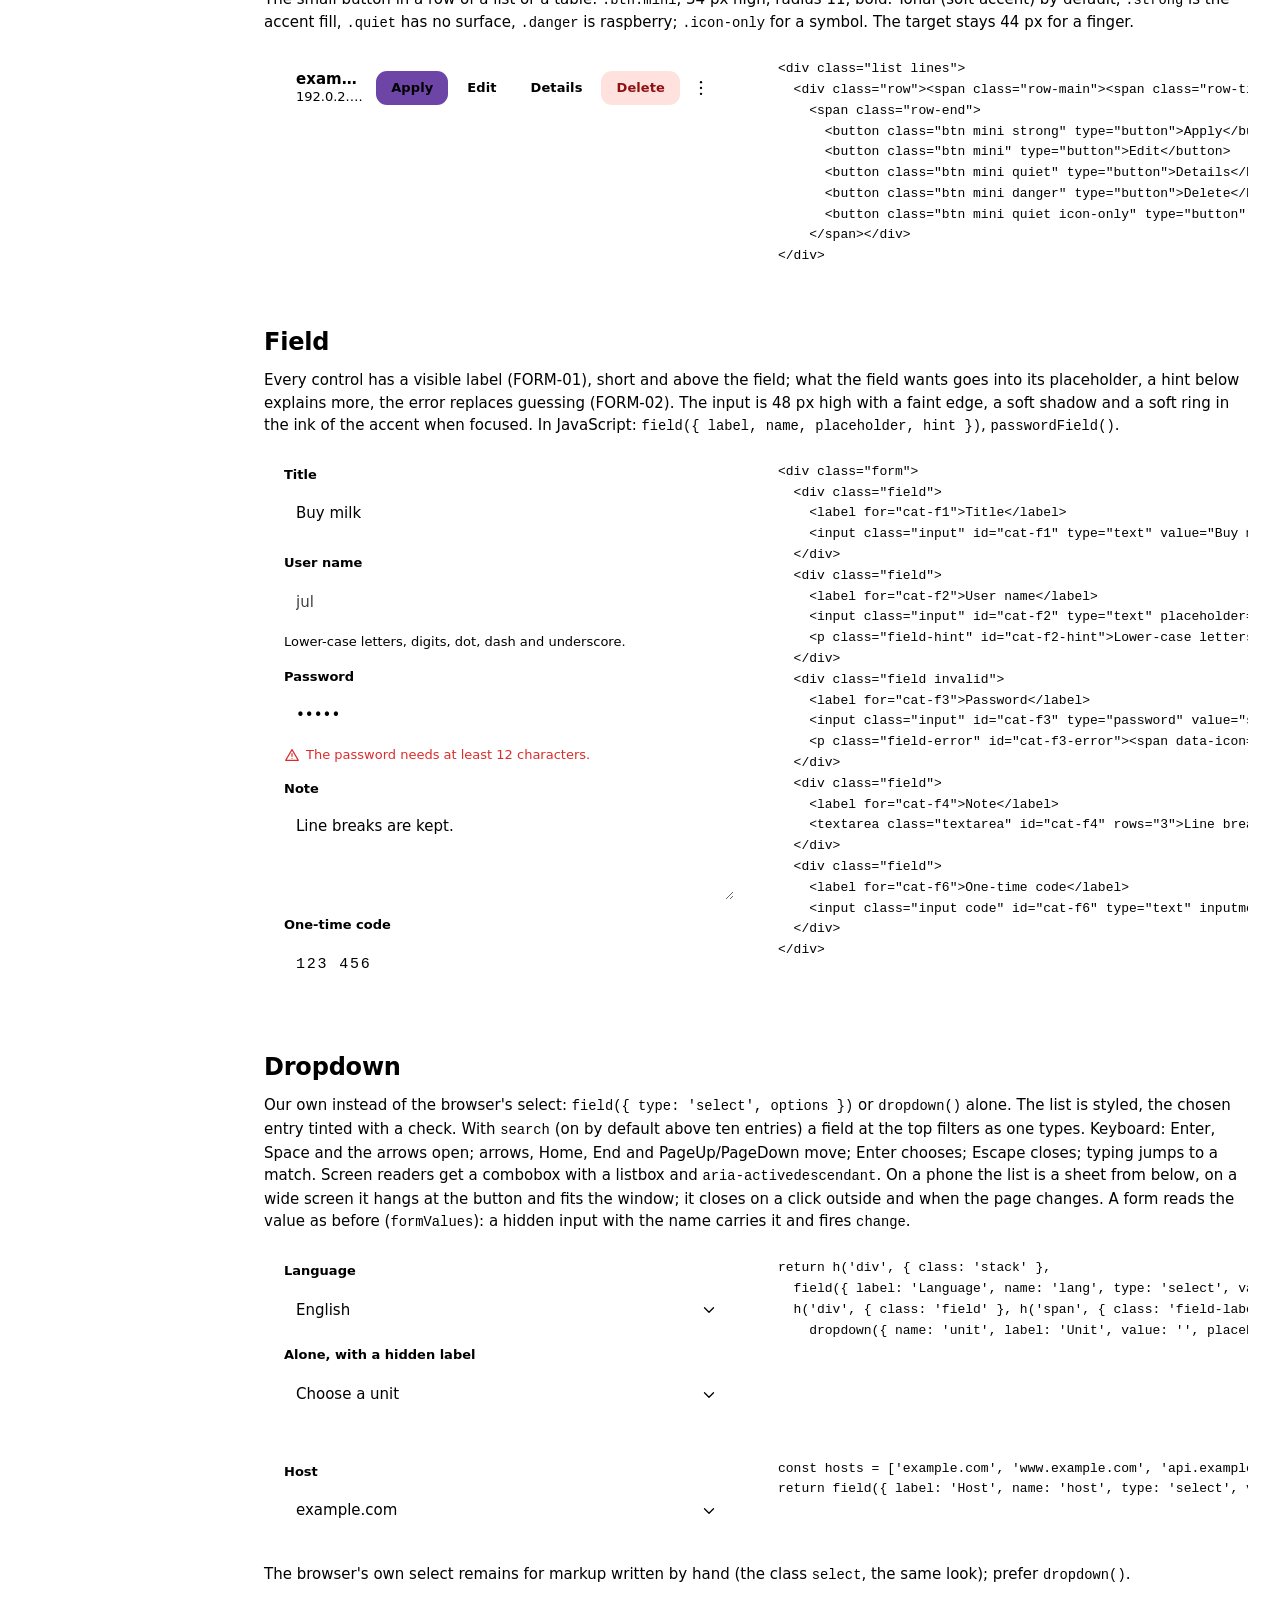
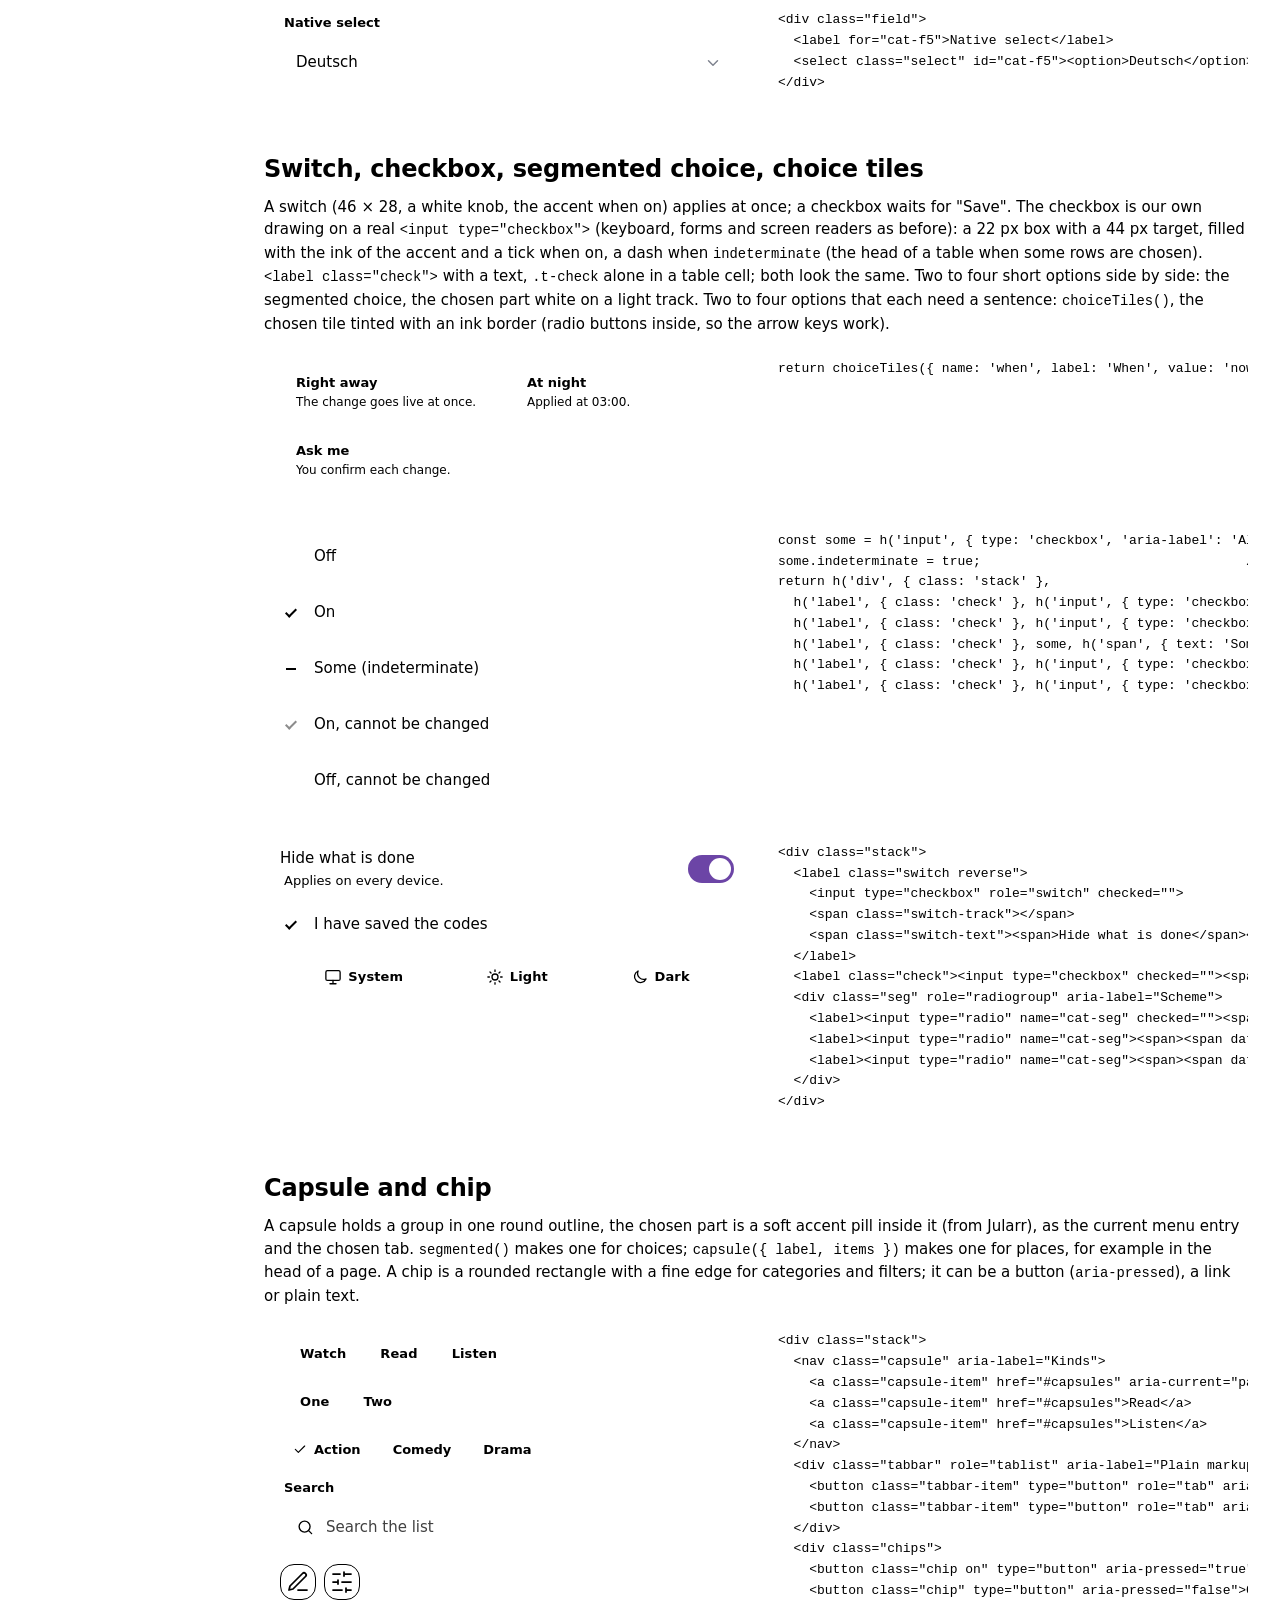
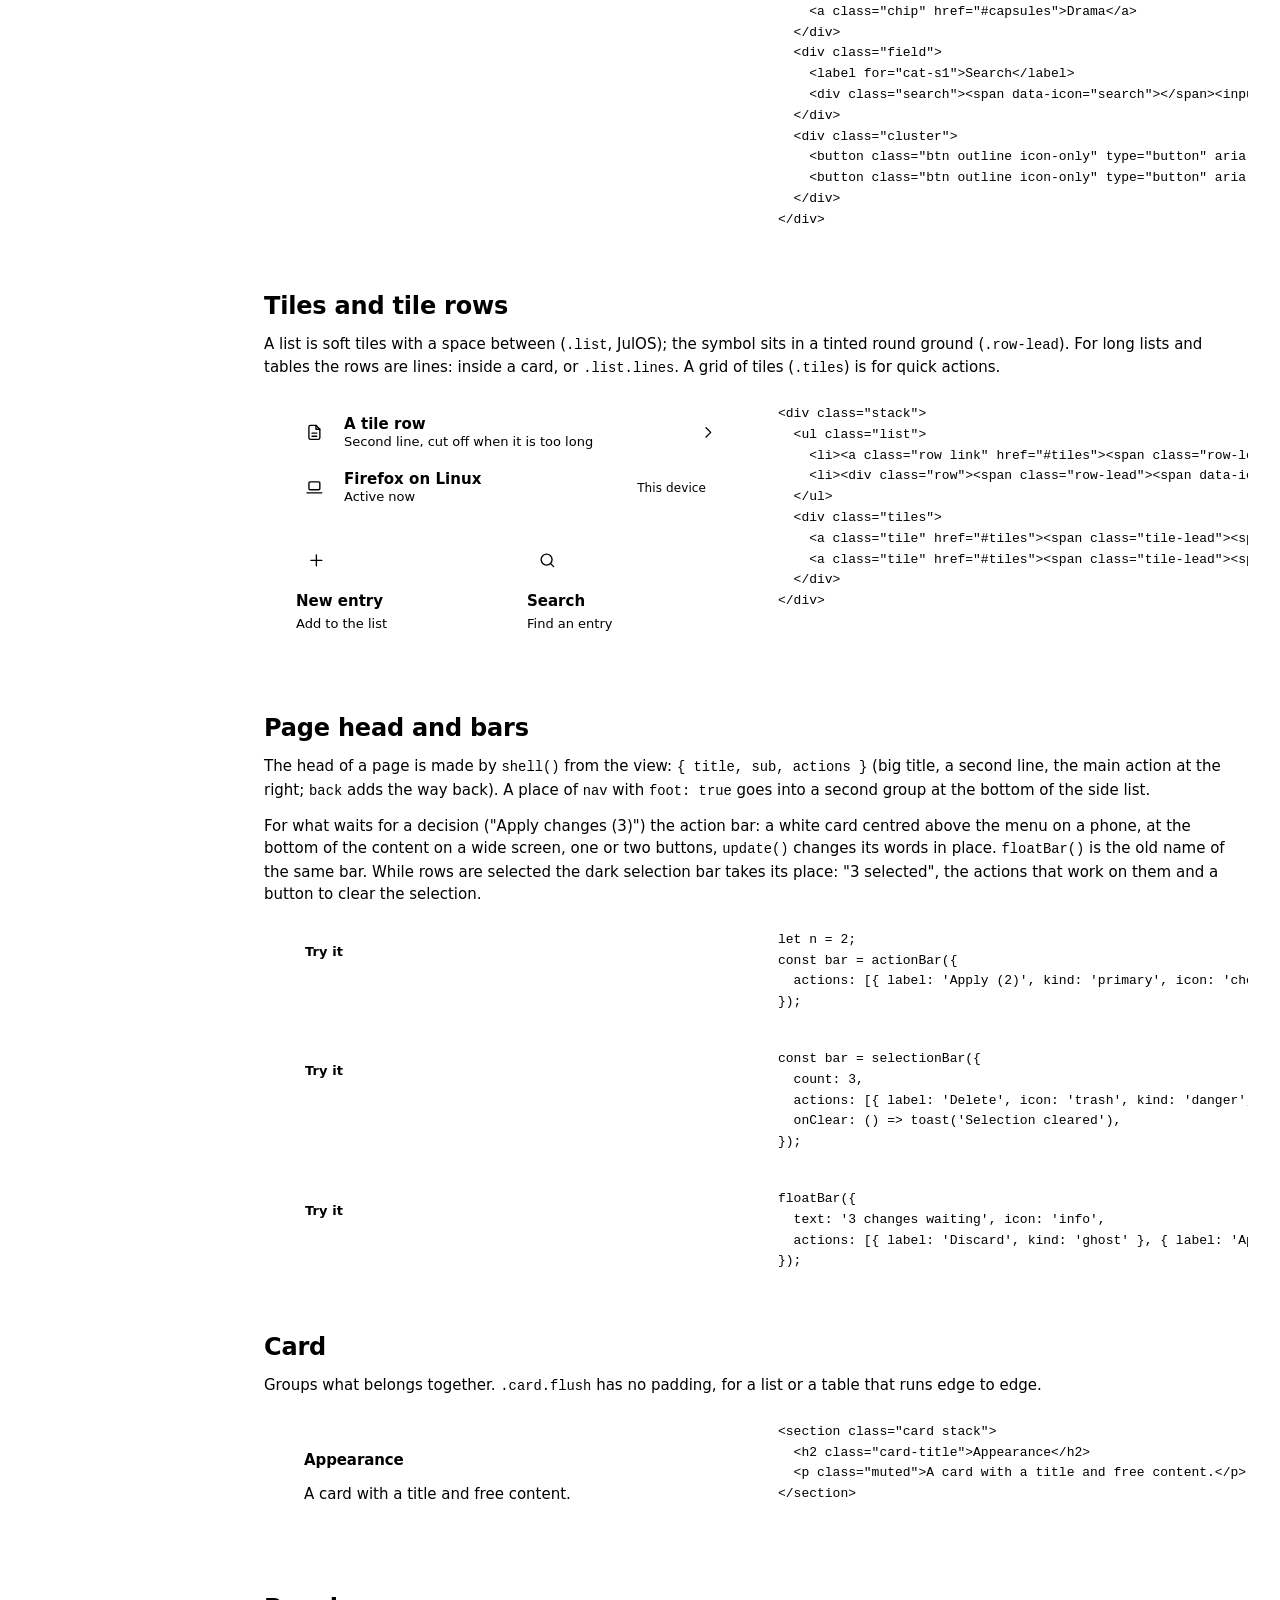
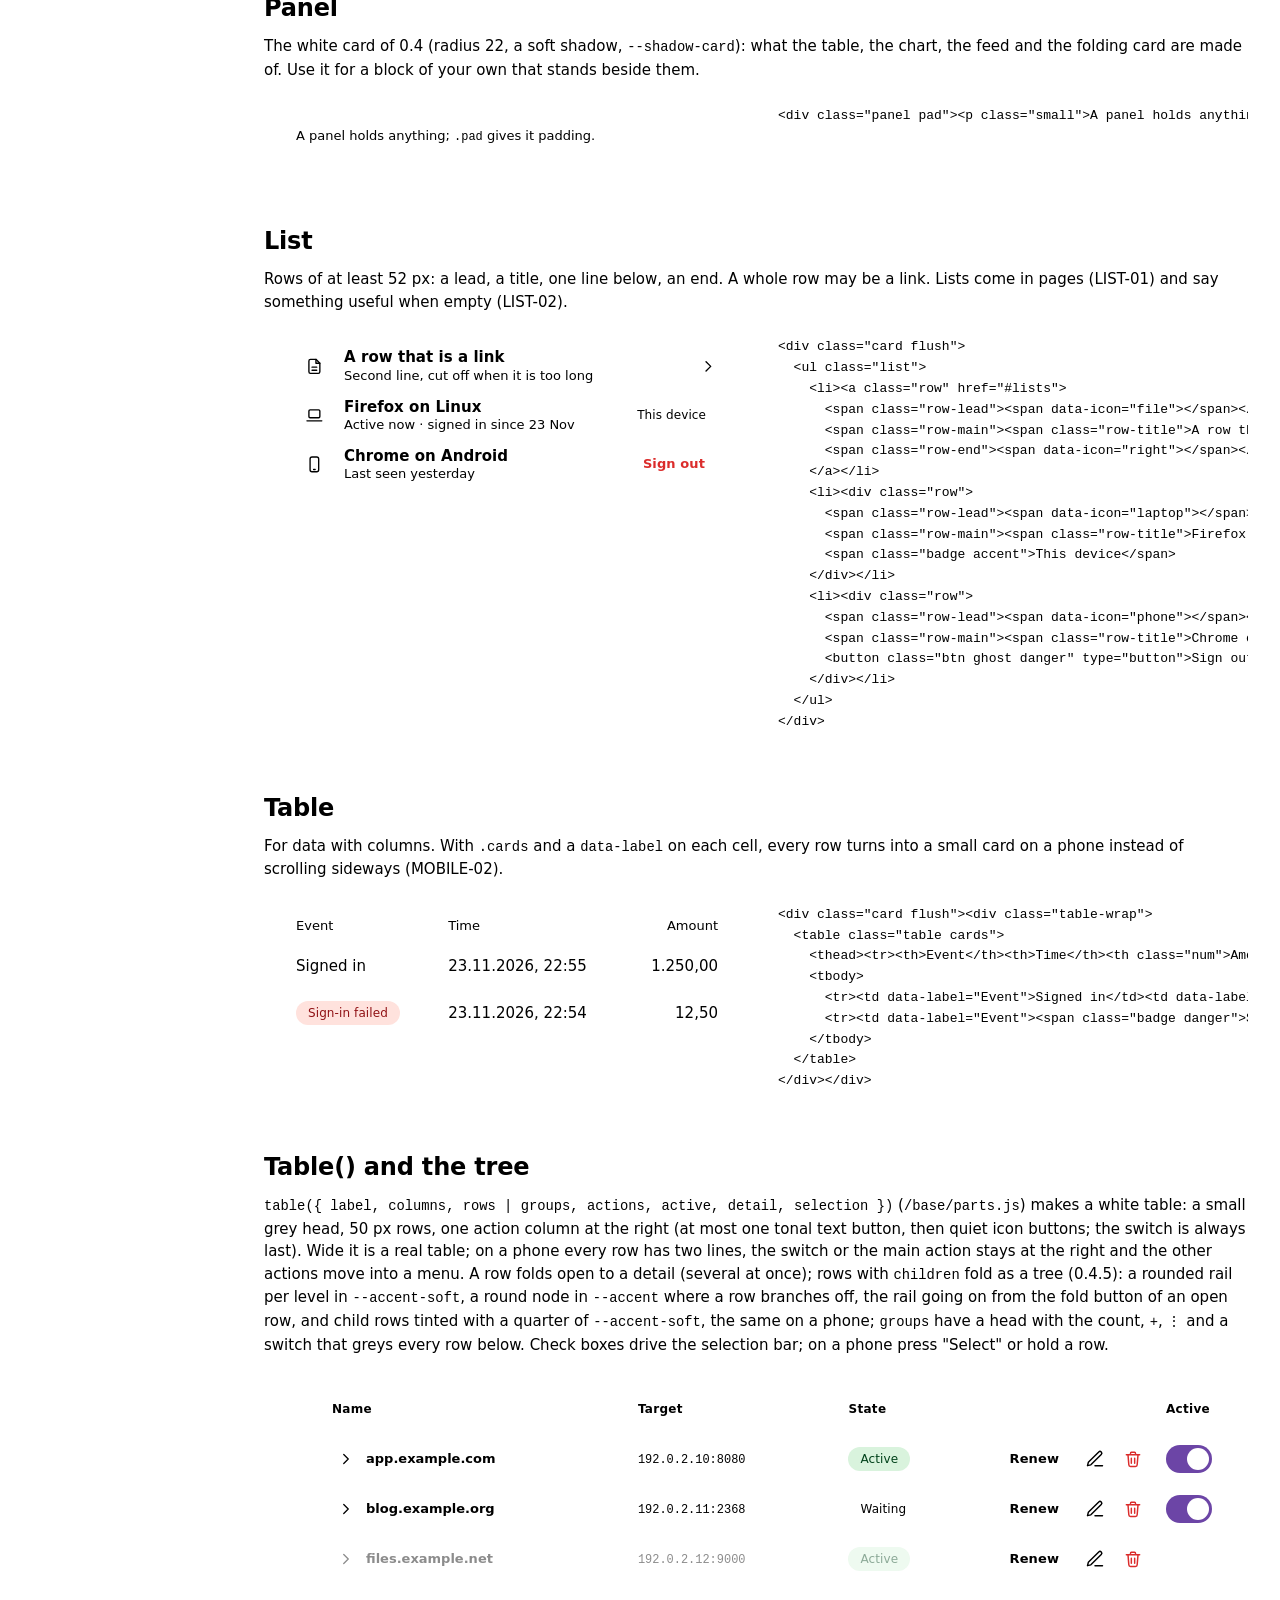
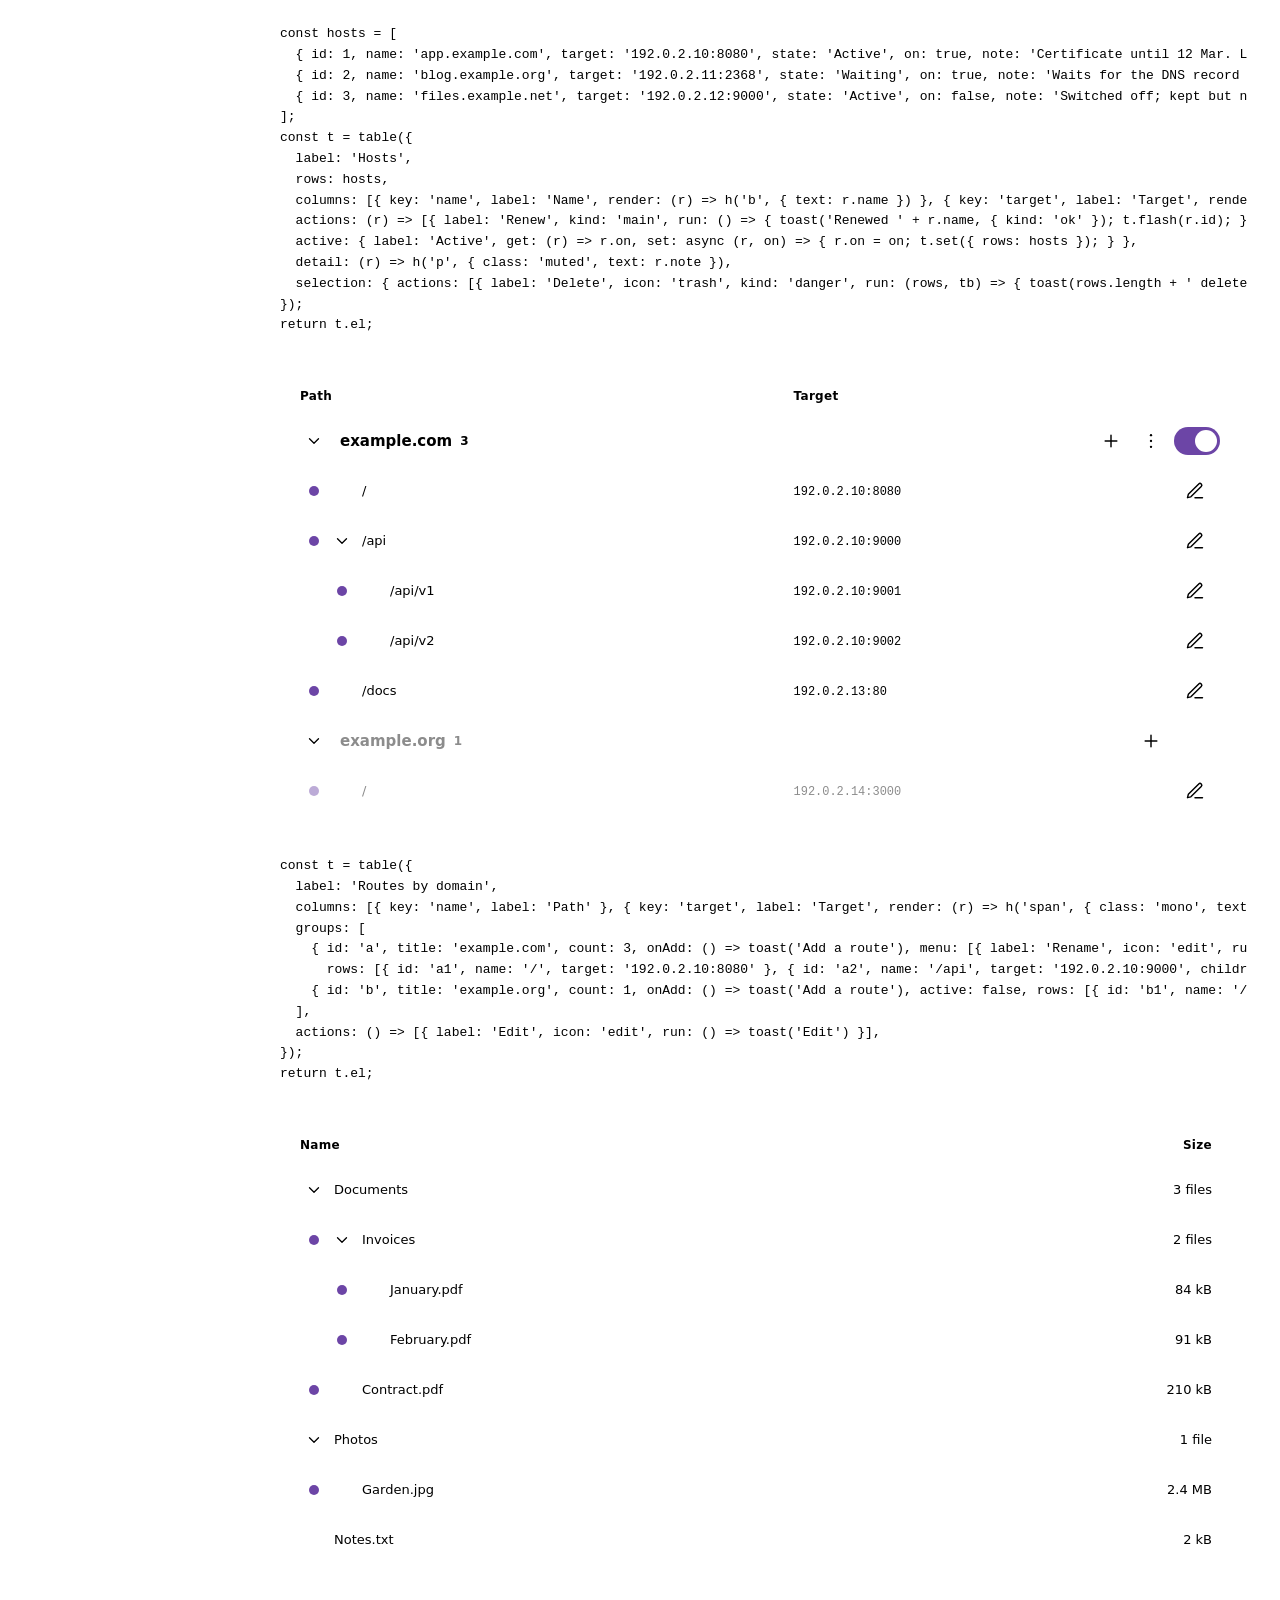
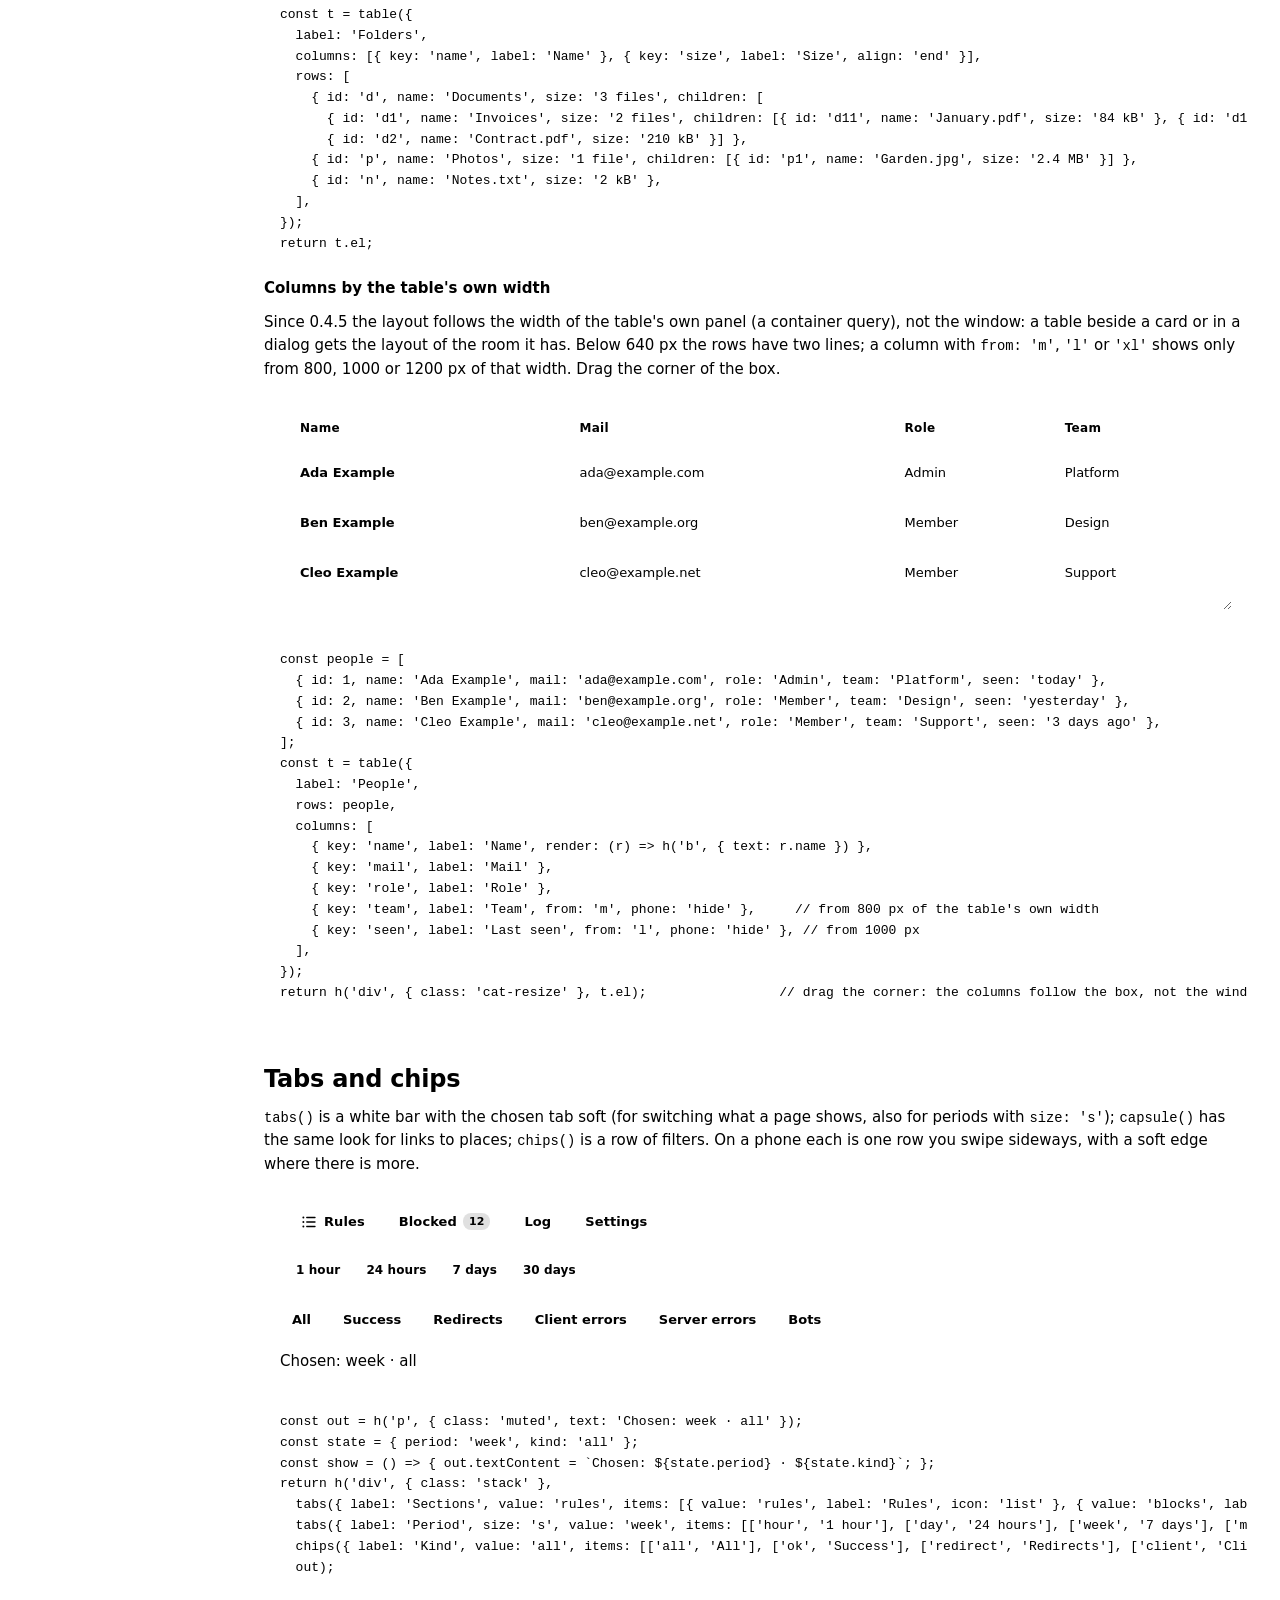
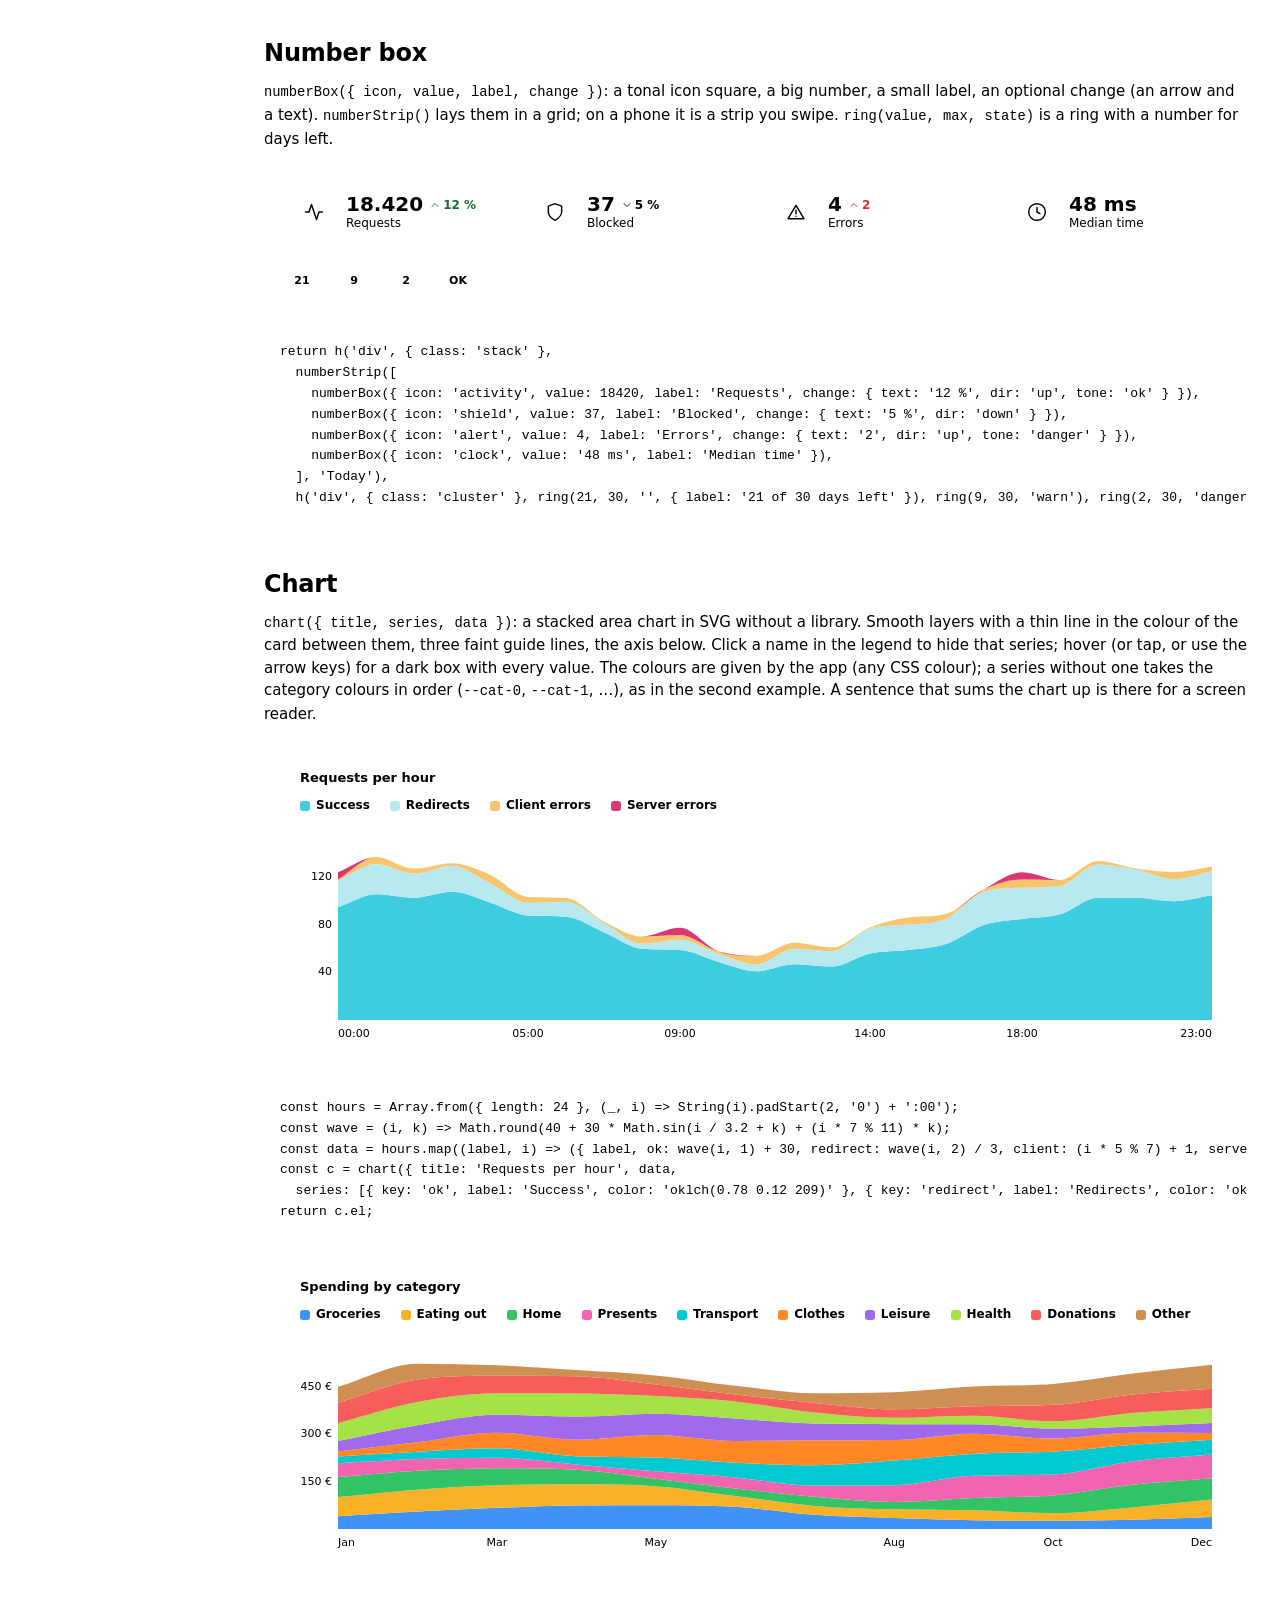
==== commit 6f4e5664: "0.4.5: table() is laid out by its own width; columns with from (decision 91) A container query on .t" ====
--- a/ui/catalog.html
+++ b/ui/catalog.html
@@ -340,6 +340,9 @@
         <div class="cat-demo" data-run="tableFold" data-inline></div>
         <div class="cat-demo" data-run="tableTree" data-inline></div>
         <div class="cat-demo" data-run="tableTreeDeep" data-inline></div>
+        <h3 class="h3">Columns by the table's own width</h3>
+        <p class="muted">Since 0.4.5 the layout follows the width of the table's own panel (a container query), not the window: a table beside a card or in a dialog gets the layout of the room it has. Below 640 px the rows have two lines; a column with <code class="mono">from: 'm'</code>, <code class="mono">'l'</code> or <code class="mono">'xl'</code> shows only from 800, 1000 or 1200 px of that width. Drag the corner of the box.</p>
+        <div class="cat-demo" data-run="tableRoom" data-inline></div>
       </section>
 
       <section class="cat-item wide" id="tabs">
--- a/ui/base.css
+++ b/ui/base.css
@@ -796,7 +796,14 @@
 .t-sub-m { display: none; }
 .table-tools { display: none; }
 .table-empty .empty { border: 0; background: none; box-shadow: none; }
-@media (max-width: 639px) {
+/* which layout and which columns: by the width of the table's own panel (a container query, 0.4.5, decision 91), not of the window,
+ * so a table beside another card or in a dialog is laid out for the room it has. Below 640 px rows have two lines; a column with from: 'm' | 'l' | 'xl'
+ * shows only from 800, 1000 or 1200 px of the panel's width. */
+.table-panel { container: t-table / inline-size; }
+@container t-table (max-width: 799px) { .table.rich .t-from-m { display: none; } }
+@container t-table (max-width: 999px) { .table.rich .t-from-l { display: none; } }
+@container t-table (max-width: 1199px) { .table.rich .t-from-xl { display: none; } }
+@container t-table (max-width: 639px) {
   .table-wrap { overflow: visible; }
   .table.rich { --t-down: 38px; --t-stub: 44px; }     /* two-line rows are taller and padded: the rail reaches further */
   .table.rich, .table.rich tbody { display: block; }
--- a/ui/catalog.css
+++ b/ui/catalog.css
@@ -54,3 +54,4 @@
 .cat-cat-name { display: flex; align-items: center; gap: var(--s2); font-weight: 600; }
 .cat-strip { display: grid; grid-template-columns: repeat(10, 1fr); gap: 4px; }
 .cat-strip i { height: 40px; border-radius: var(--r-s); background: var(--cat); }
+.cat-resize { resize: horizontal; overflow: auto; width: 100%; max-width: 100%; min-width: 260px; padding: 0 12px 12px 0; border-right: 2px dashed var(--line-strong); }
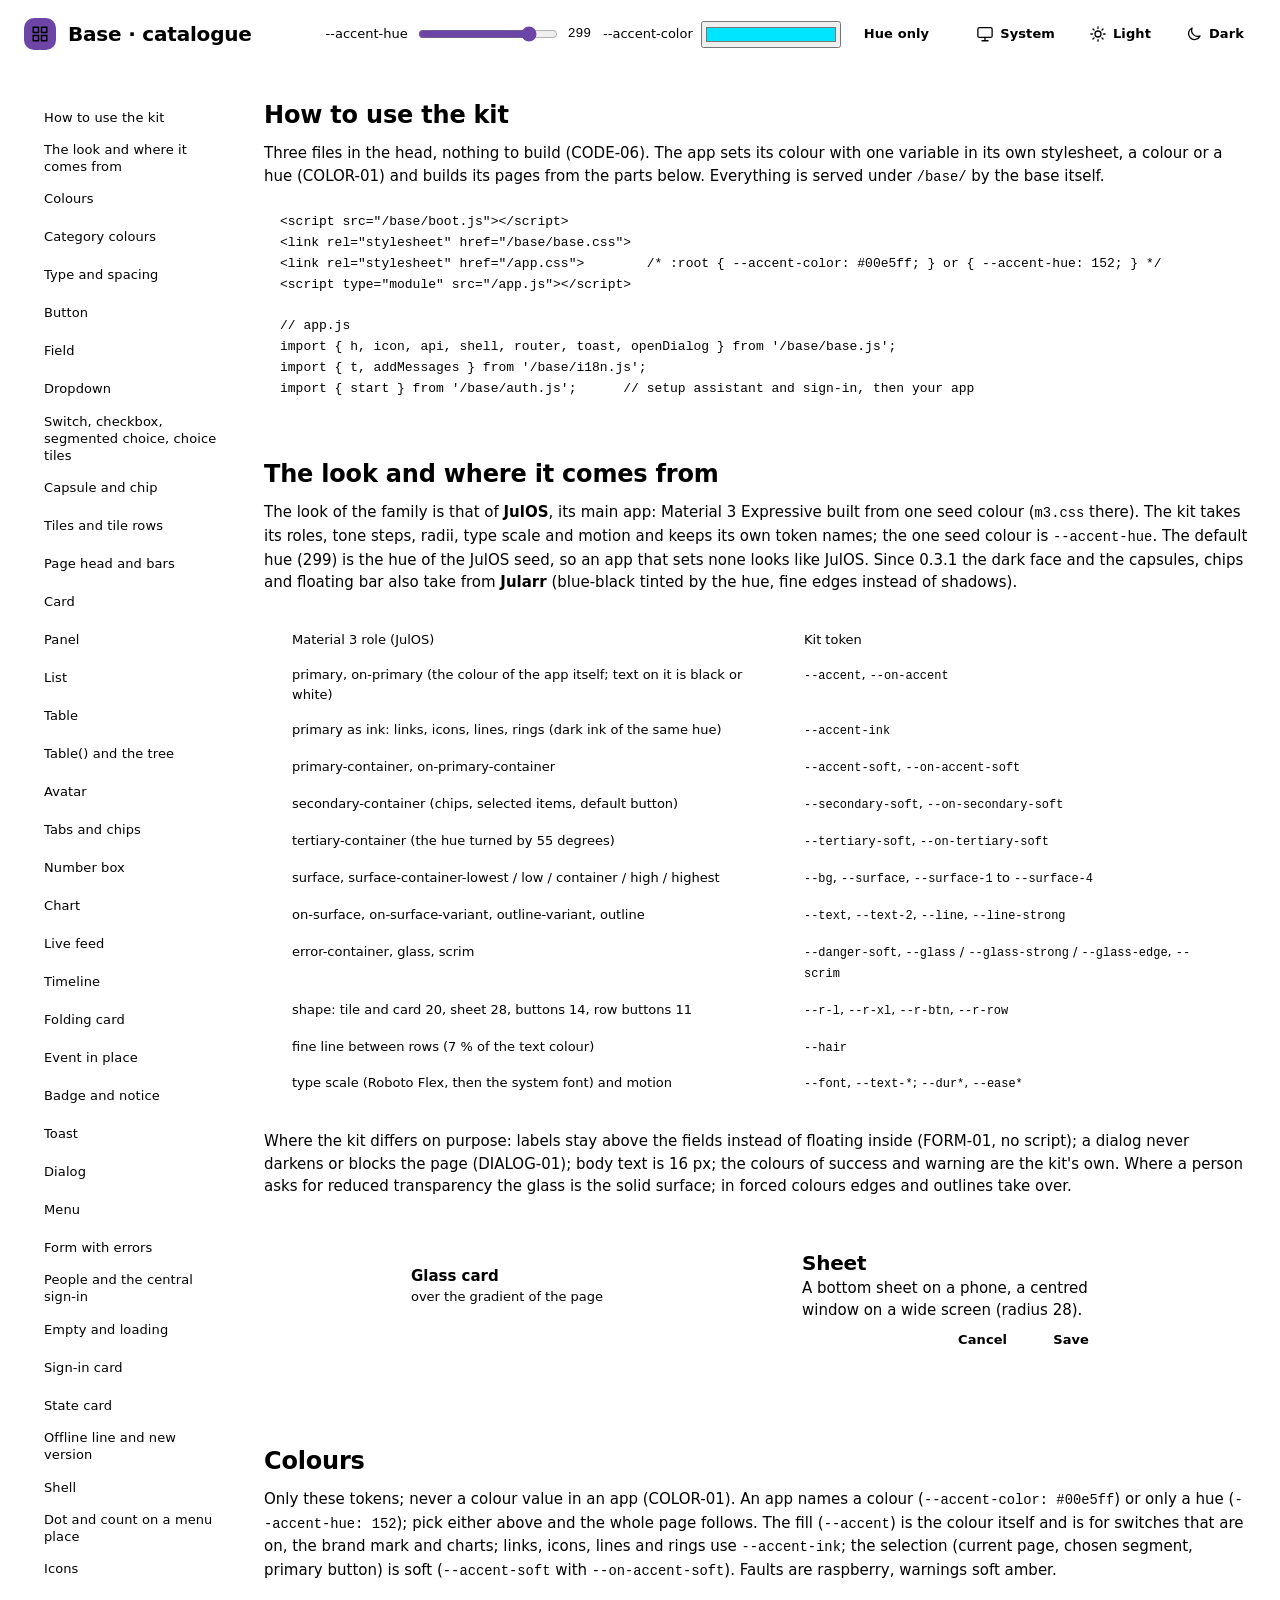
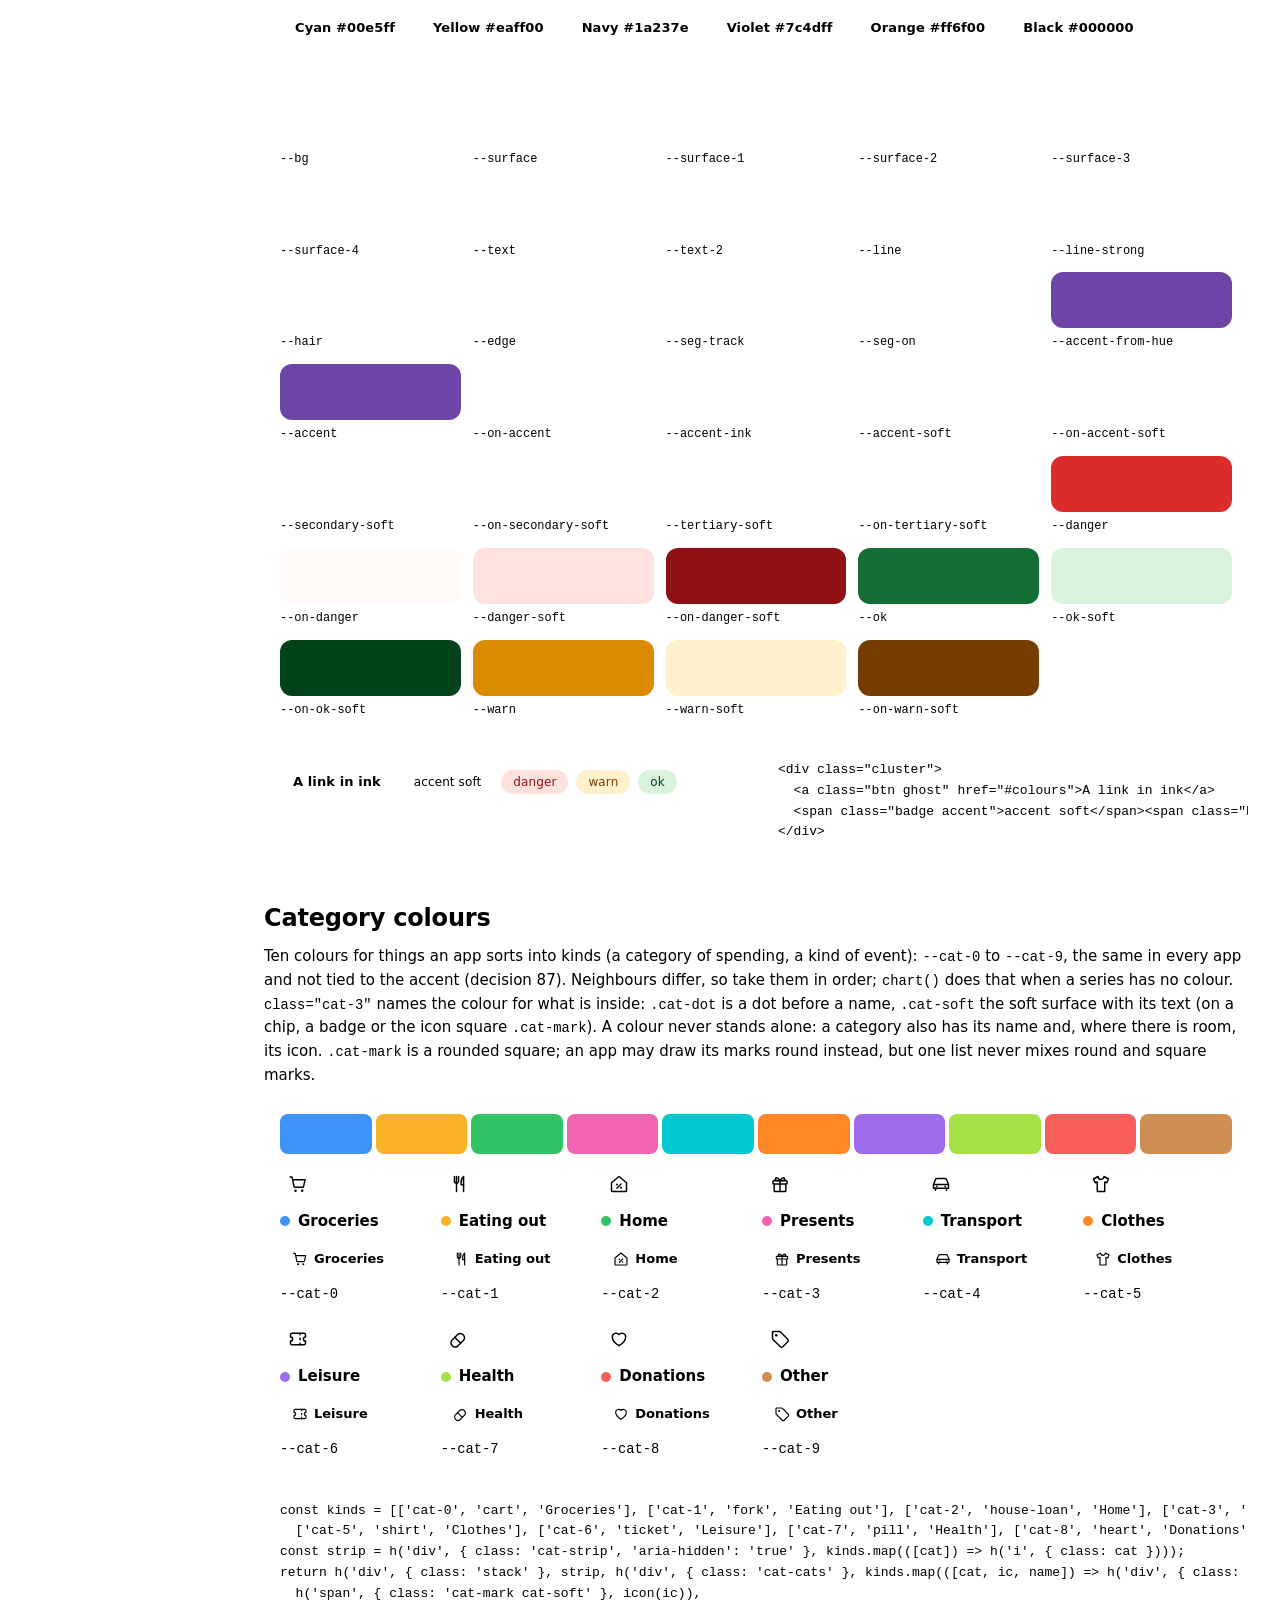
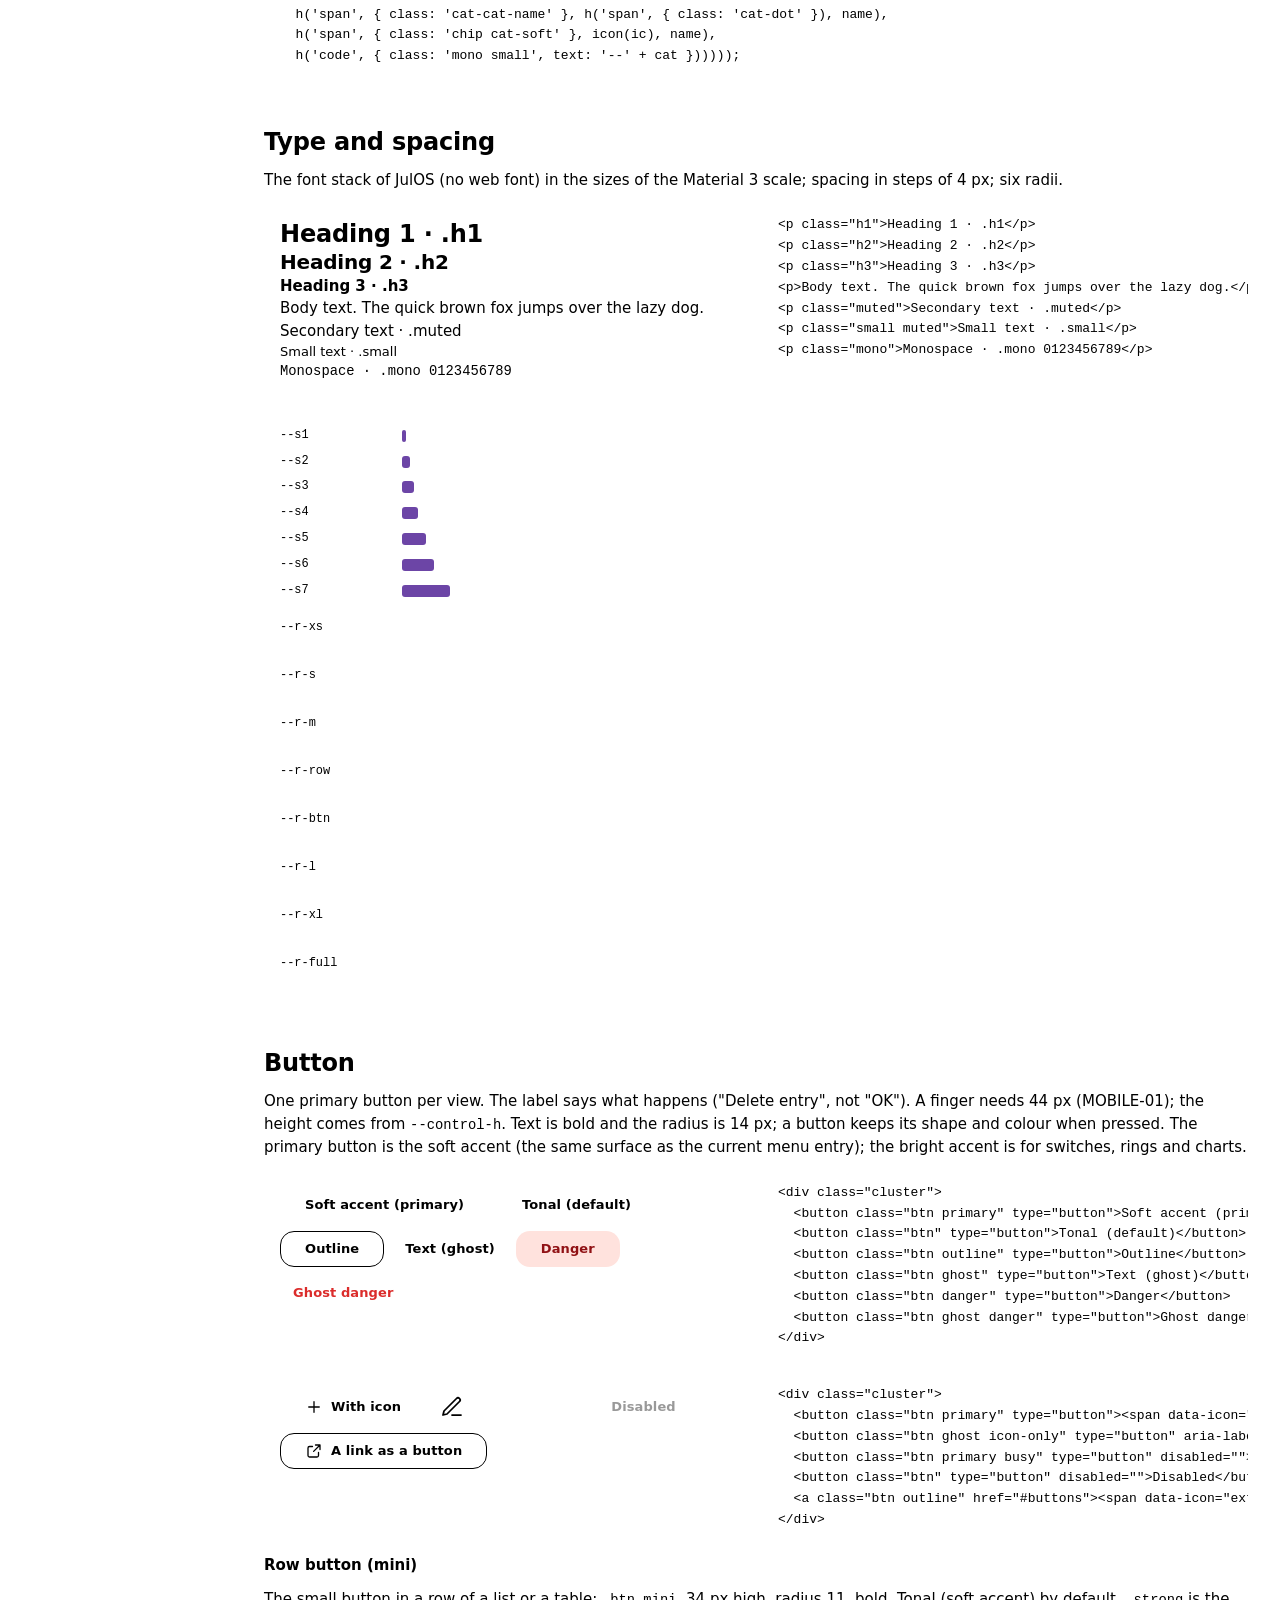
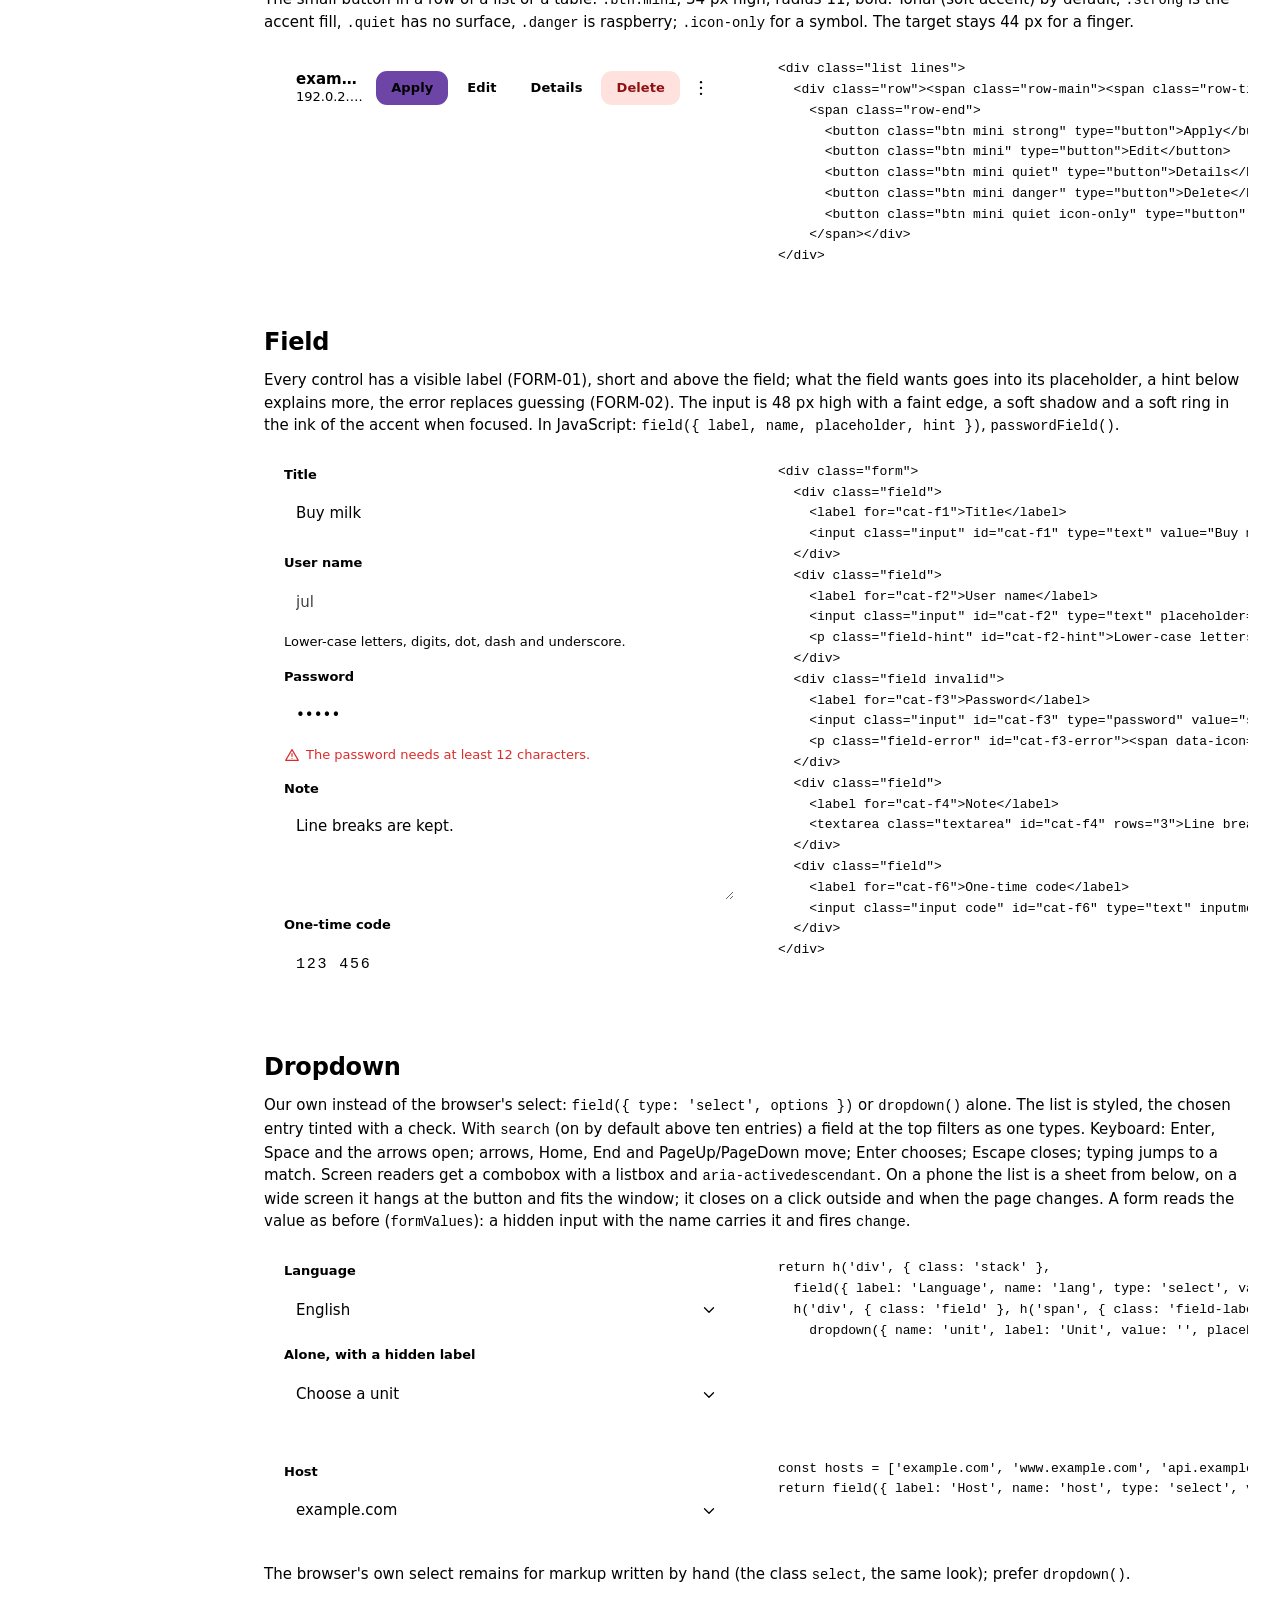
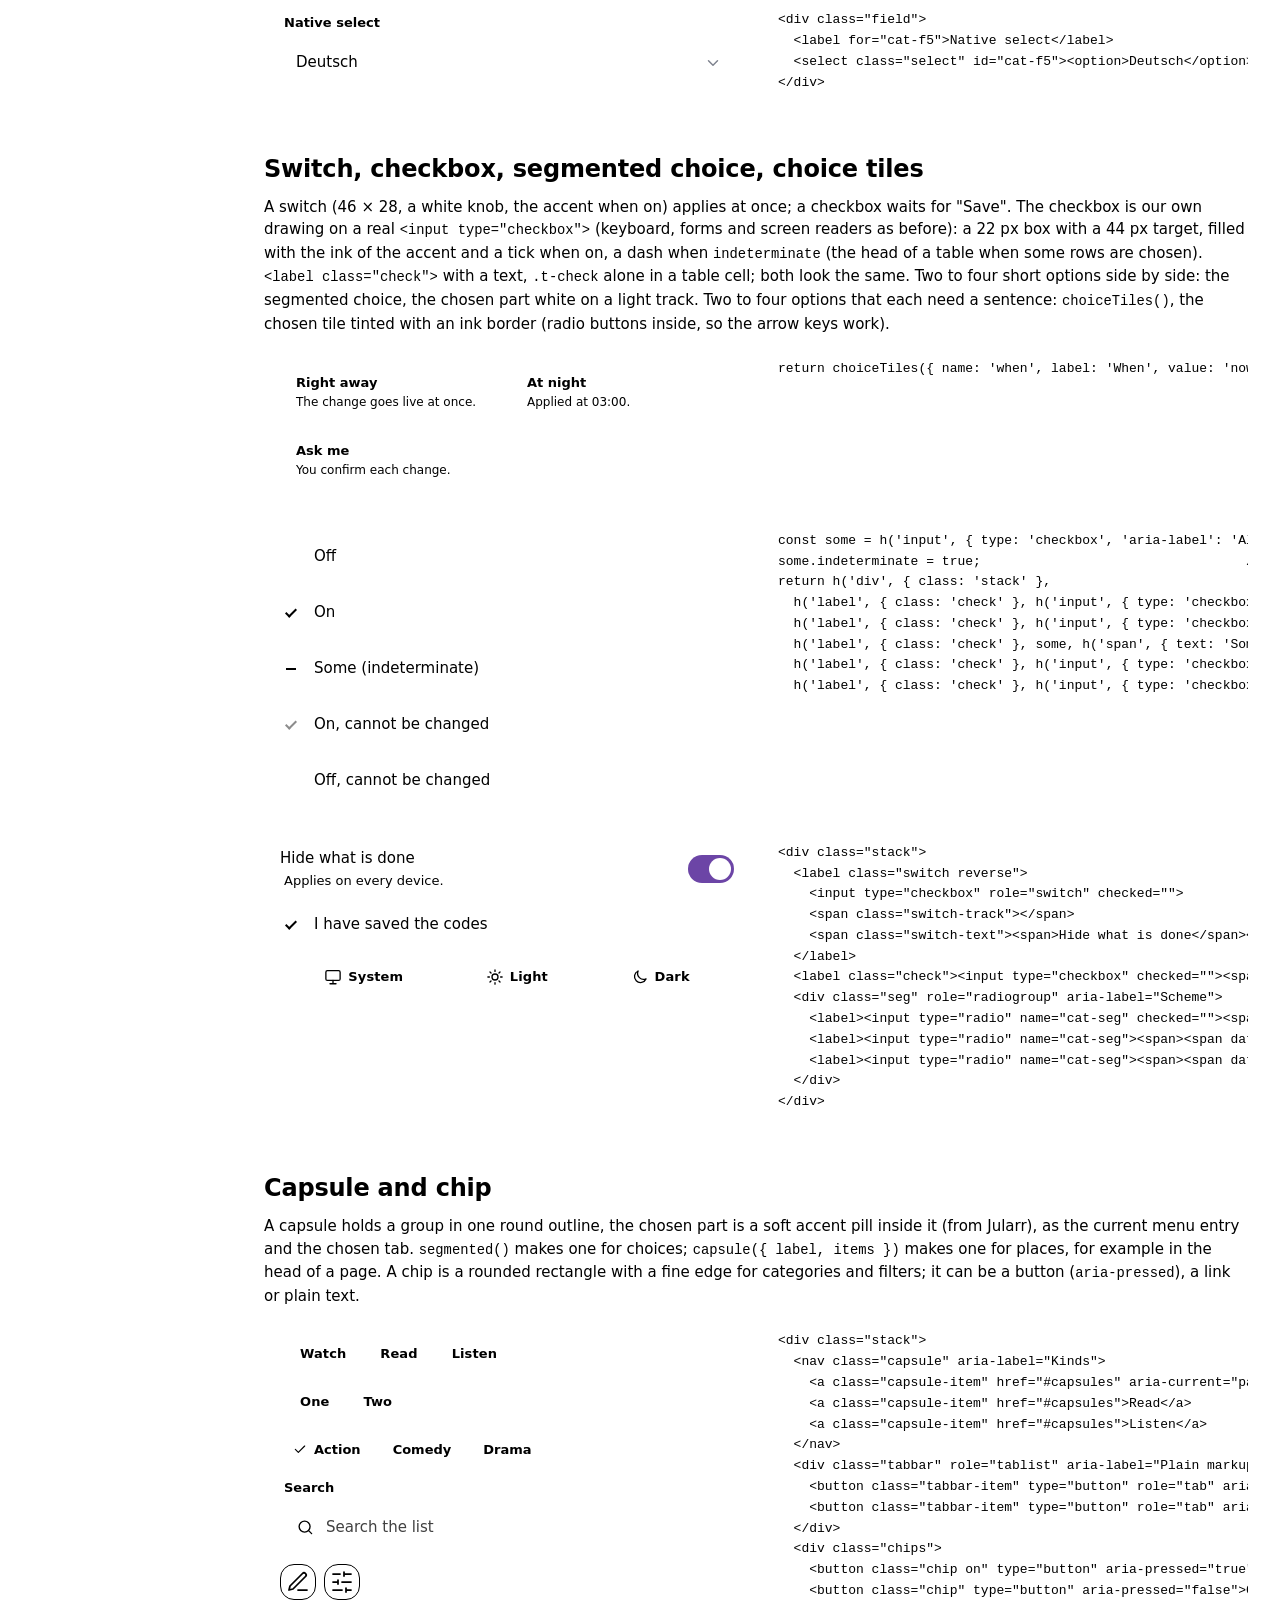
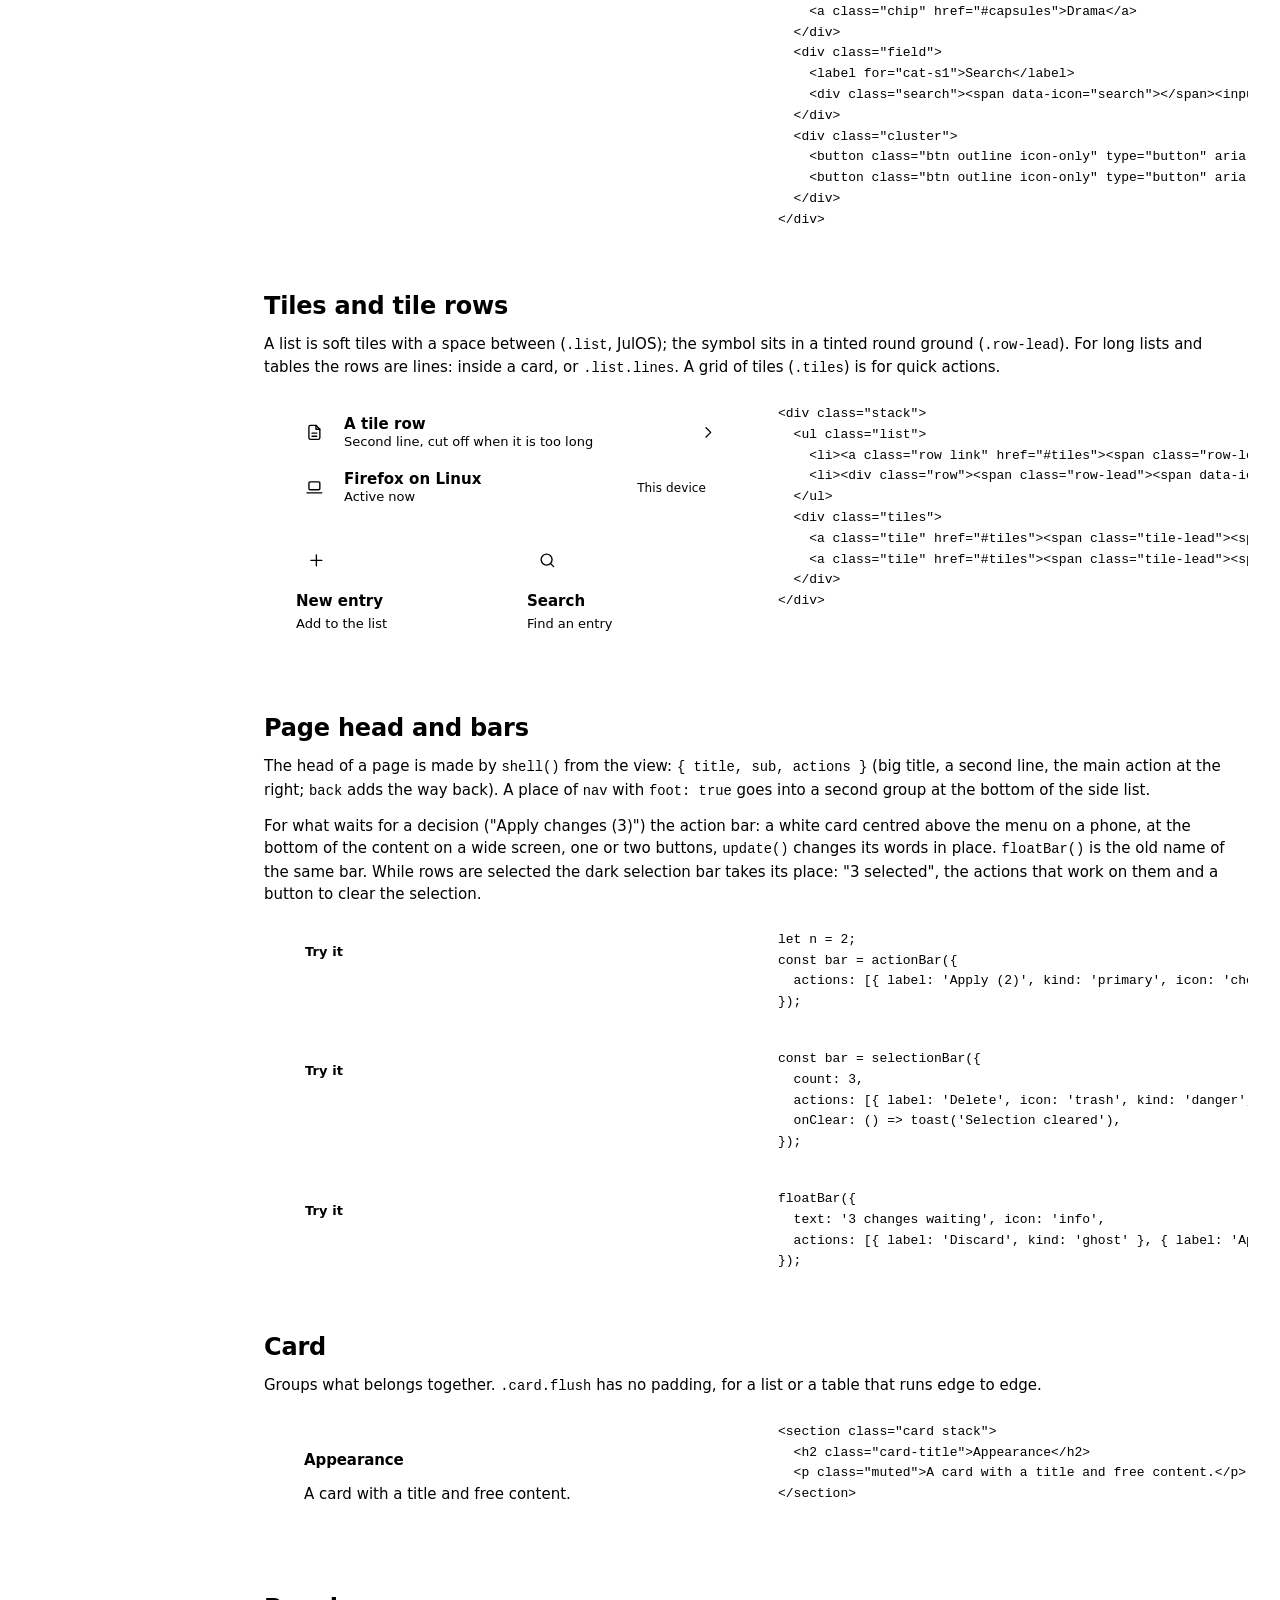
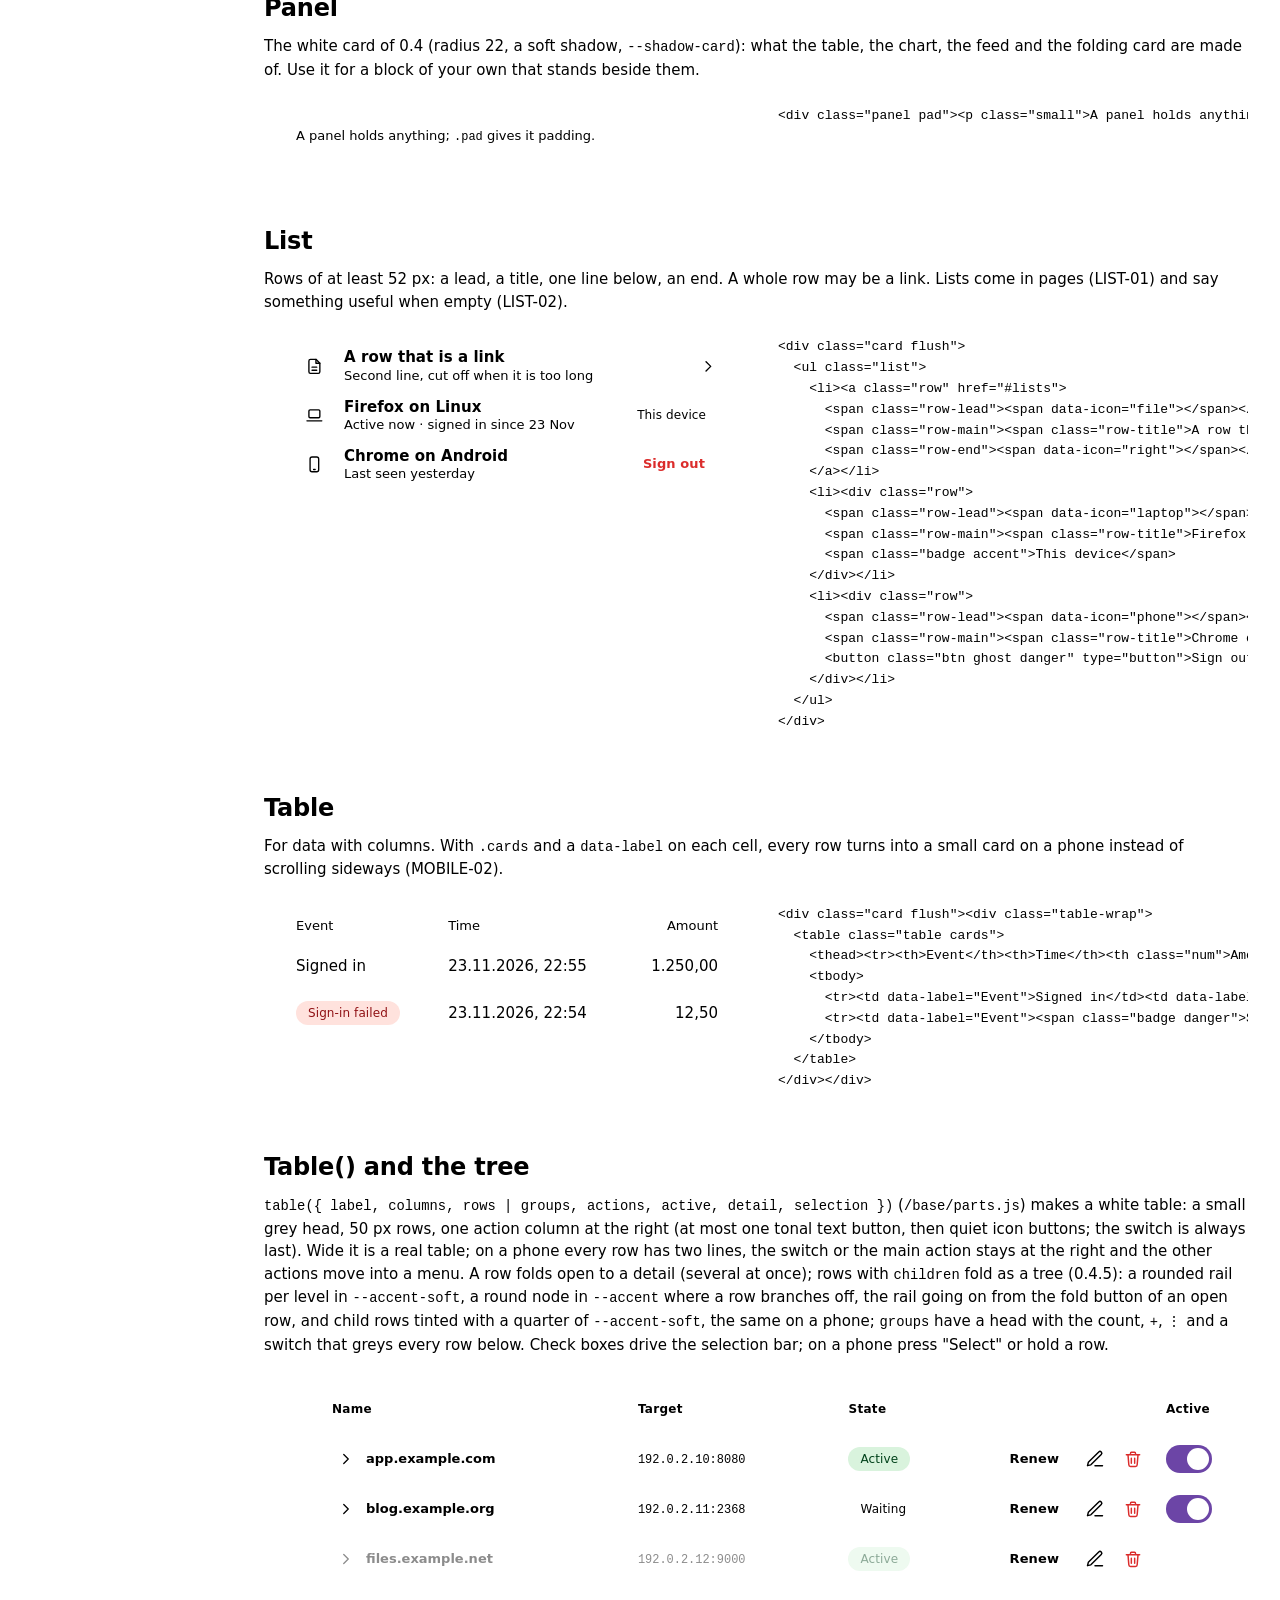
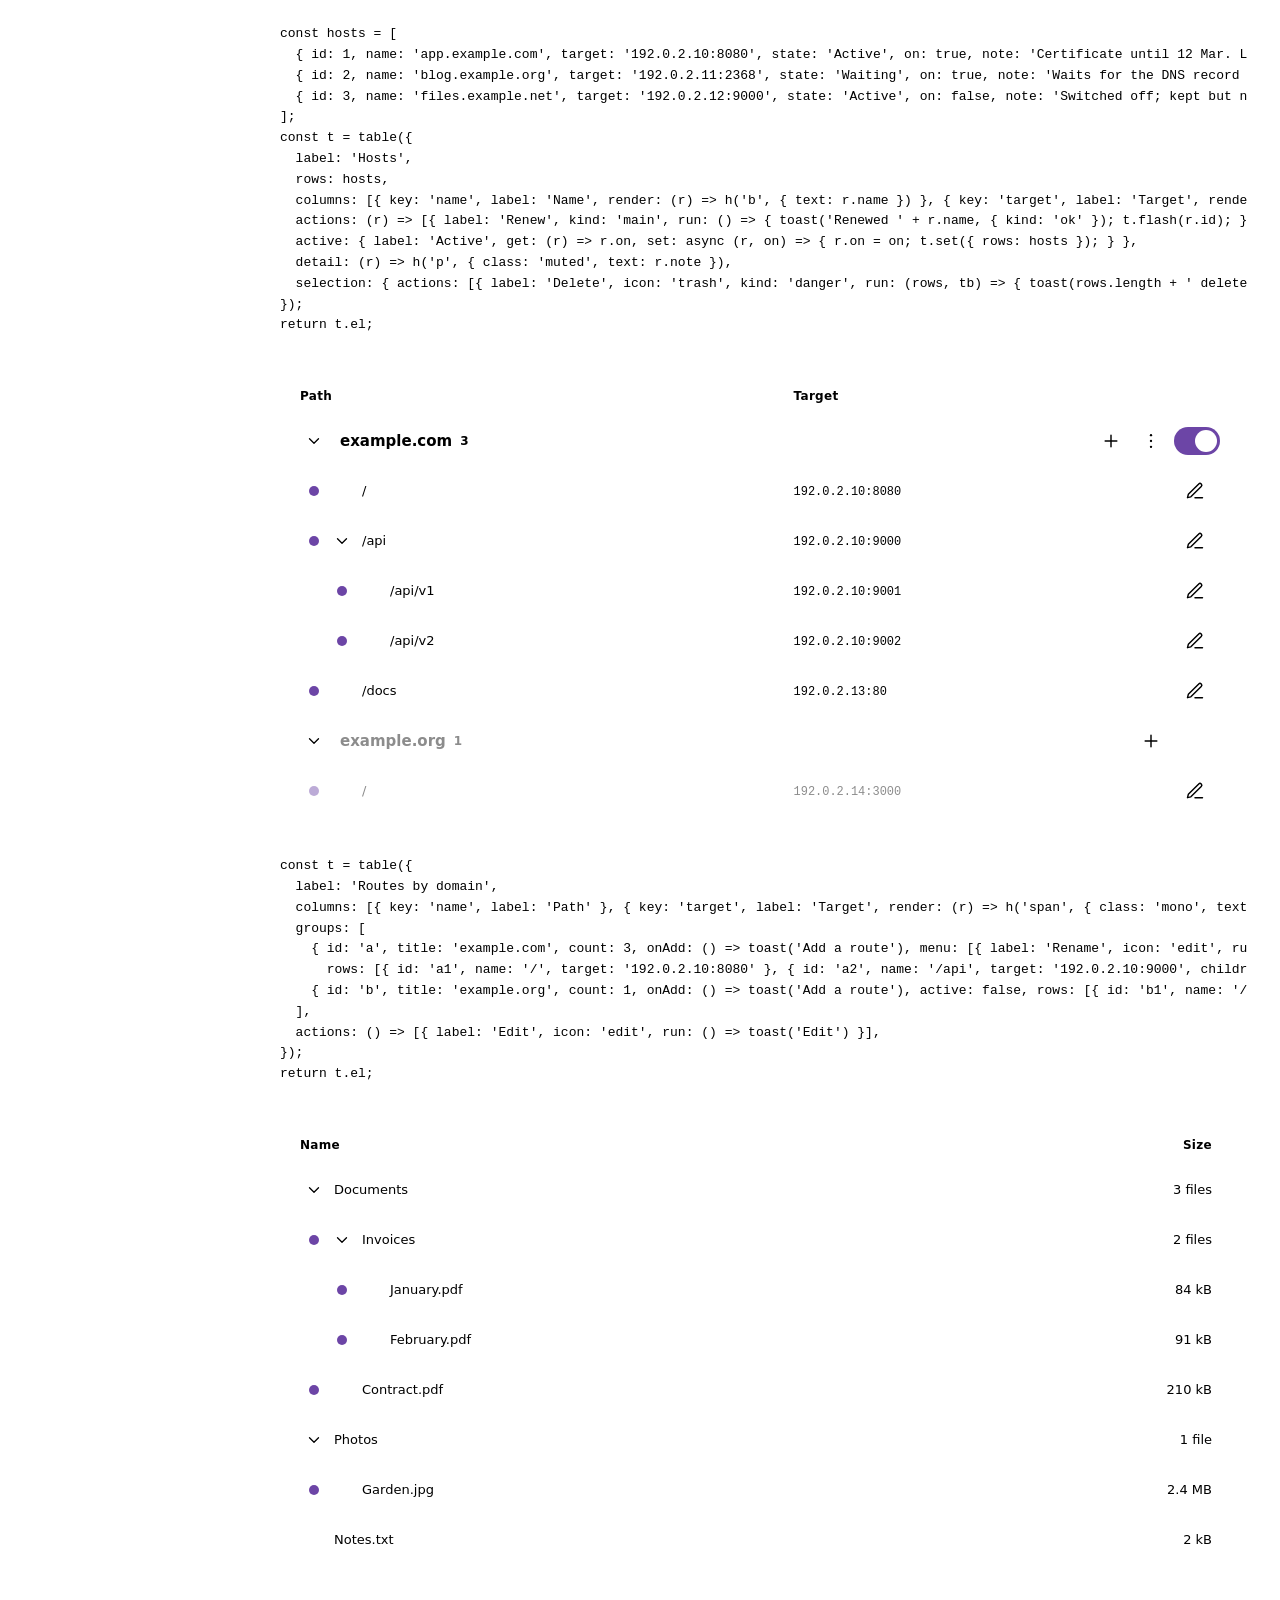
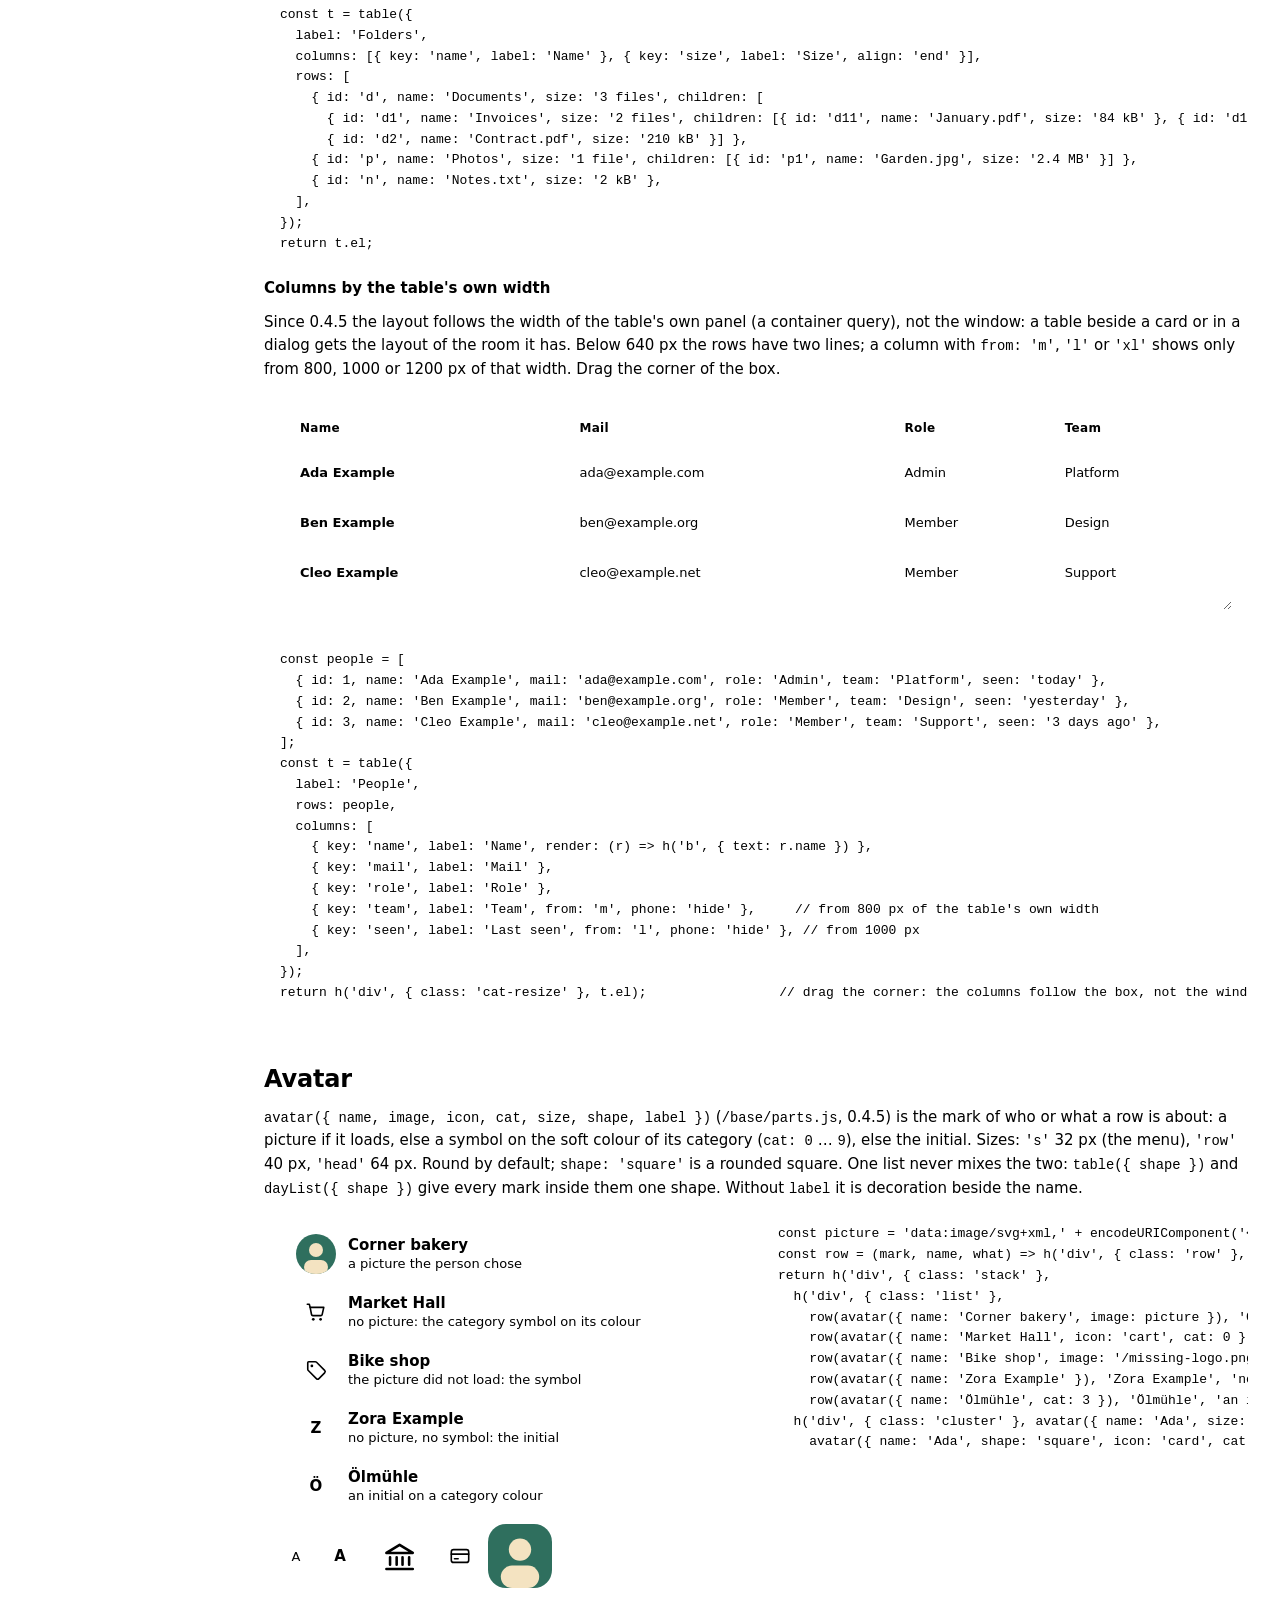
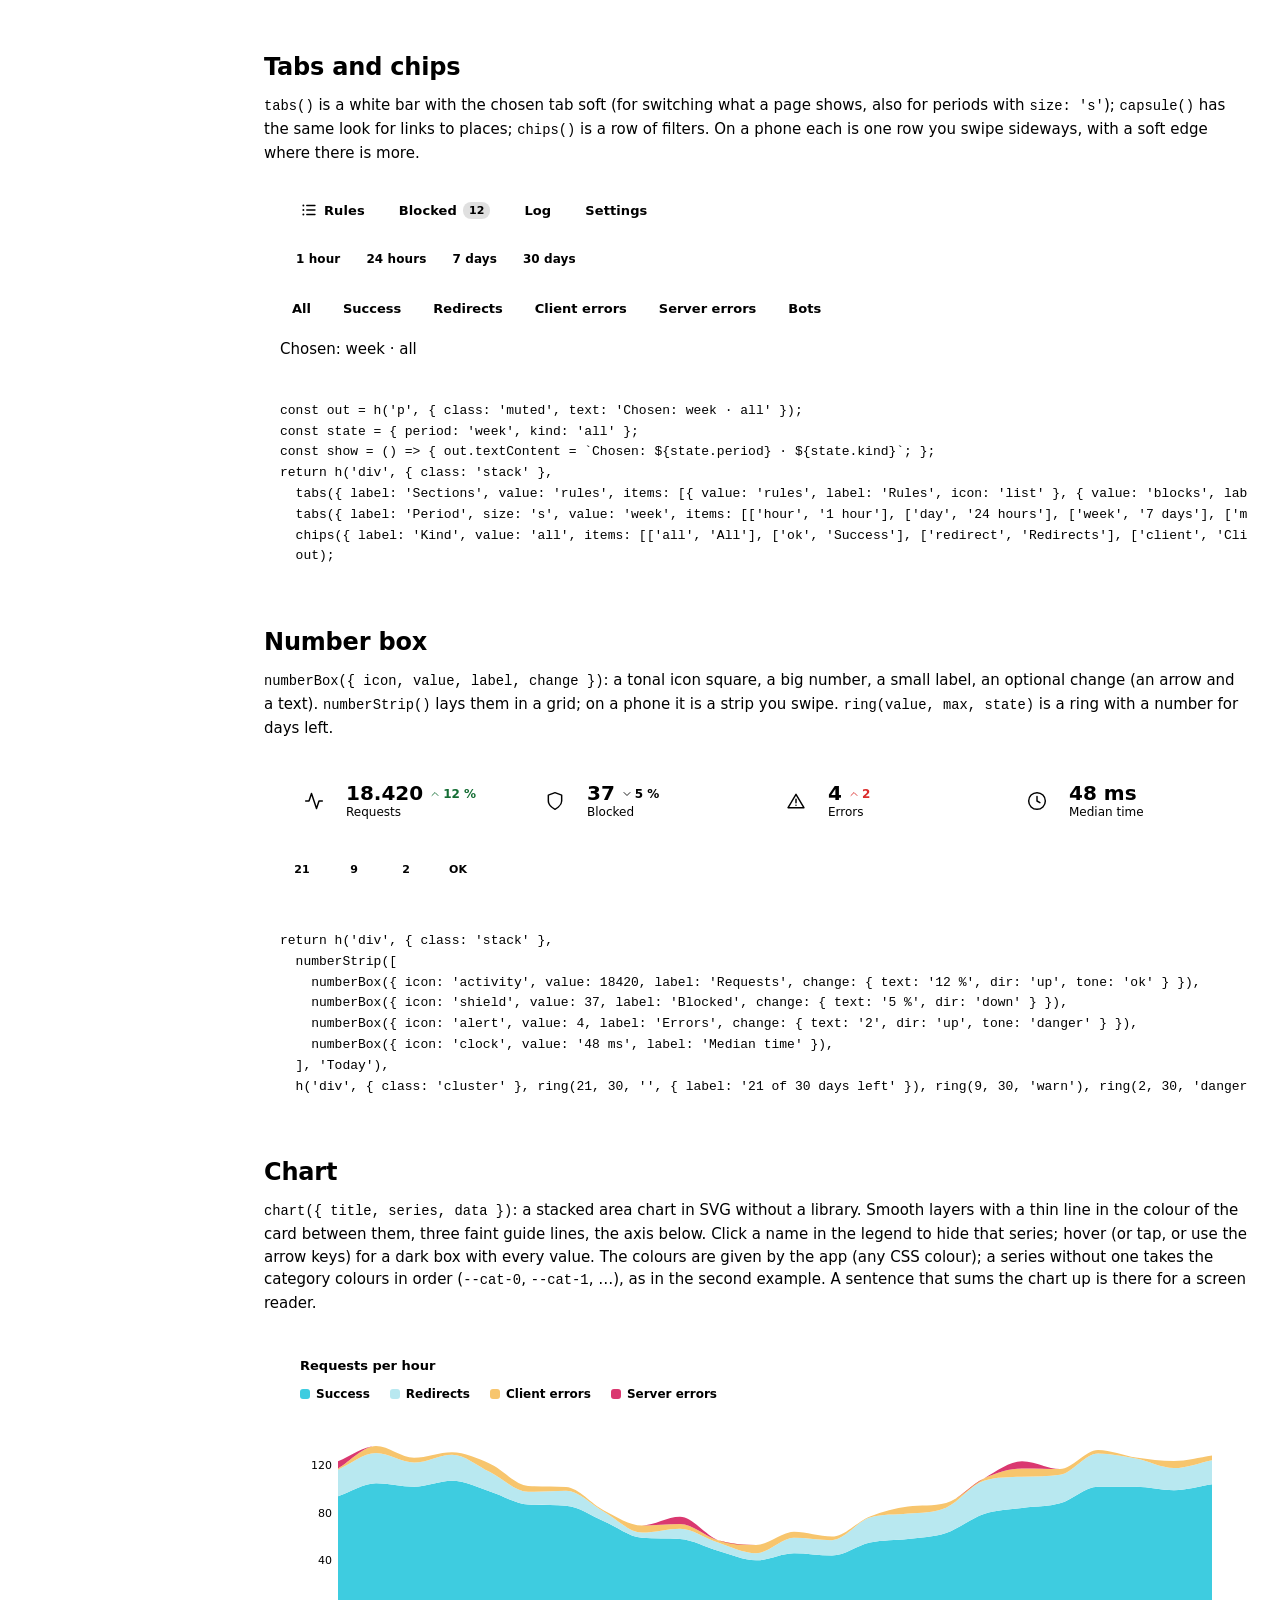
==== commit fb838dca: "0.4.5: avatar(): picture, category symbol or initial, round by default (decision 92) Co-Authored-By:" ====
--- a/ui/catalog.html
+++ b/ui/catalog.html
@@ -345,6 +345,12 @@
         <div class="cat-demo" data-run="tableRoom" data-inline></div>
       </section>
 
+      <section class="cat-item" id="avatar">
+        <h2 class="h1">Avatar</h2>
+        <p class="muted"><code class="mono">avatar({ name, image, icon, cat, size, shape, label })</code> (<code class="mono">/base/parts.js</code>, 0.4.5) is the mark of who or what a row is about: a picture if it loads, else a symbol on the soft colour of its category (<code class="mono">cat: 0</code> … <code class="mono">9</code>), else the initial. Sizes: <code class="mono">'s'</code> 32 px (the menu), <code class="mono">'row'</code> 40 px, <code class="mono">'head'</code> 64 px. Round by default; <code class="mono">shape: 'square'</code> is a rounded square. One list never mixes the two: <code class="mono">table({ shape })</code> and <code class="mono">dayList({ shape })</code> give every mark inside them one shape. Without <code class="mono">label</code> it is decoration beside the name.</p>
+        <div class="cat-demo" data-run="avatars" data-inline></div>
+      </section>
+
       <section class="cat-item wide" id="tabs">
         <h2 class="h1">Tabs and chips</h2>
         <p class="muted"><code class="mono">tabs()</code> is a white bar with the chosen tab soft (for switching what a page shows, also for periods with <code class="mono">size: 's'</code>); <code class="mono">capsule()</code> has the same look for links to places; <code class="mono">chips()</code> is a row of filters. On a phone each is one row you swipe sideways, with a soft edge where there is more.</p>
--- a/ui/base.css
+++ b/ui/base.css
@@ -157,6 +157,17 @@
 .nav-foot { padding-top: var(--s2); border-top: 1px solid var(--glass-edge); }
 
 .avatar { display: grid; place-items: center; width: 32px; height: 32px; flex: none; border-radius: var(--r-full); background: var(--accent-soft); color: var(--on-accent-soft); font: 500 var(--text-s)/1 var(--font); text-transform: uppercase; }
+/* avatar() (0.4.5): a picture, a symbol on its category colour or an initial; 32 px in the menu, .av-row 40 px, .av-head 64 px. Round unless .av-square */
+.avatar.av-row { width: 40px; height: 40px; font: 600 var(--text-m)/1 var(--font); }
+.avatar.av-head { width: 64px; height: 64px; font: 600 26px/1 var(--font); }
+.avatar.av-square { border-radius: 28%; }
+.avatar.av-image { overflow: hidden; background: var(--surface-2); }
+.avatar img { display: block; width: 100%; height: 100%; object-fit: cover; }
+.avatar .icon { width: 55%; height: 55%; }
+.avatar.av-row .icon { width: 22px; height: 22px; }
+/* one list, one shape (decision 88): table({ shape }) and dayList({ shape }) set it for every mark inside */
+.marks-round :is(.avatar, .cat-mark, .tick) { border-radius: 50%; }
+.marks-square :is(.avatar, .cat-mark, .tick) { border-radius: 28%; }
 .person { display: flex; align-items: center; gap: var(--s3); min-height: var(--touch); width: 100%; padding: var(--s1) var(--s2); border: 0; background: none; border-radius: var(--r-full); text-align: left; }
 .person:hover { background: color-mix(in oklab, var(--text) 8%, transparent); }
 .person-name { flex: 1 1 auto; min-width: 0; font: 500 var(--text-s)/1.3 var(--font); white-space: nowrap; overflow: hidden; text-overflow: ellipsis; }
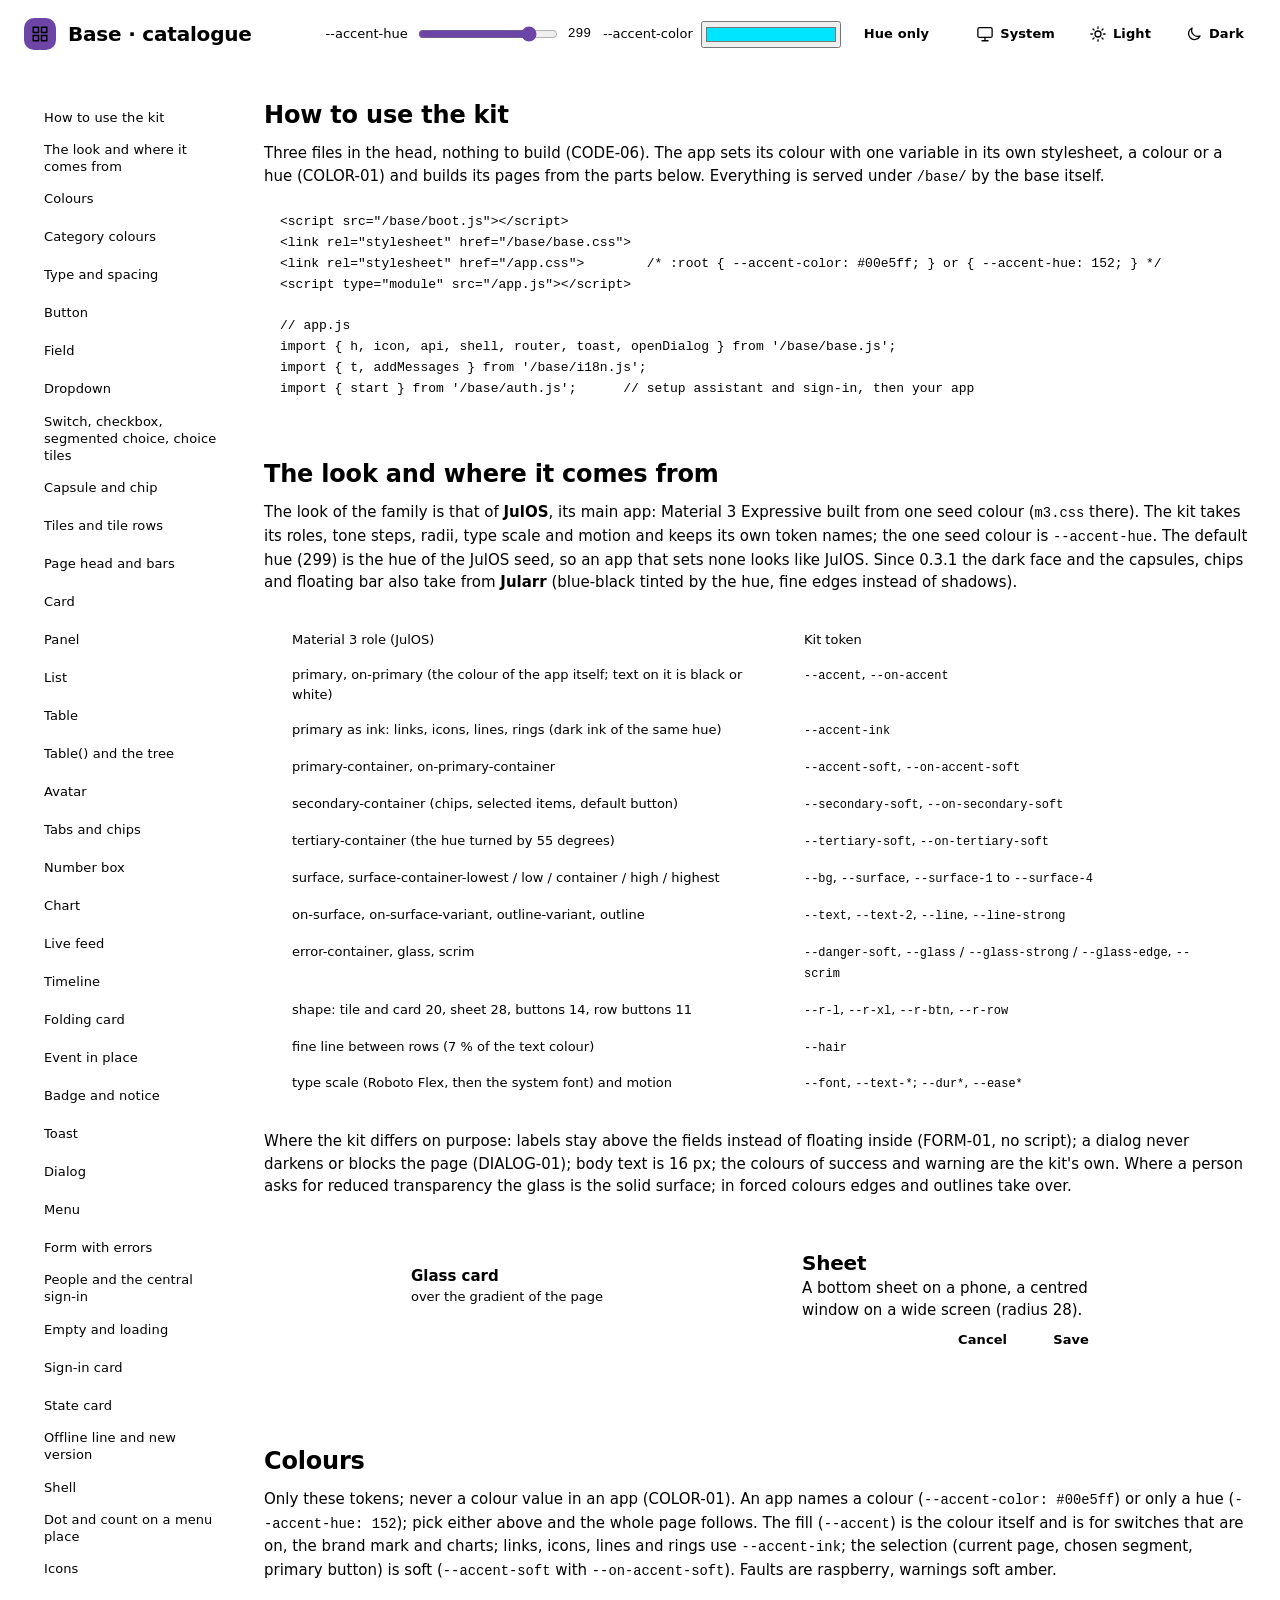
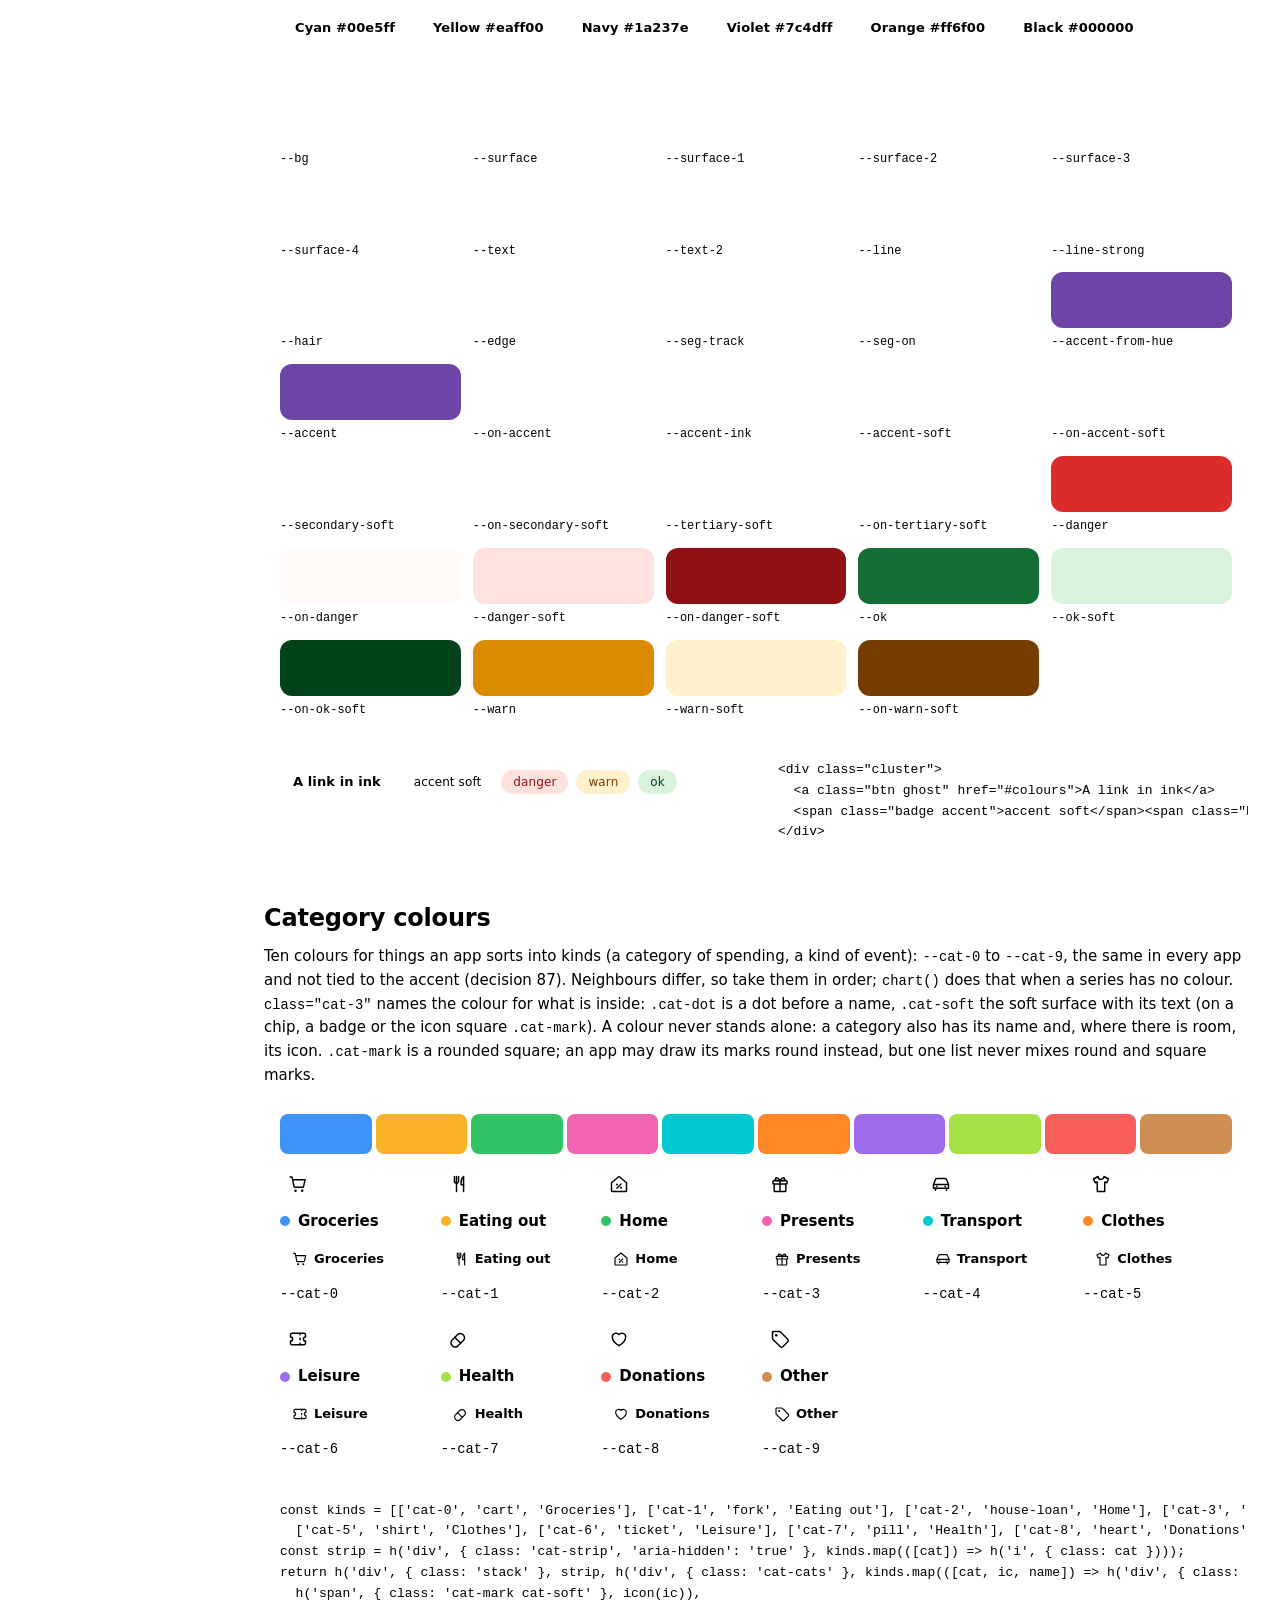
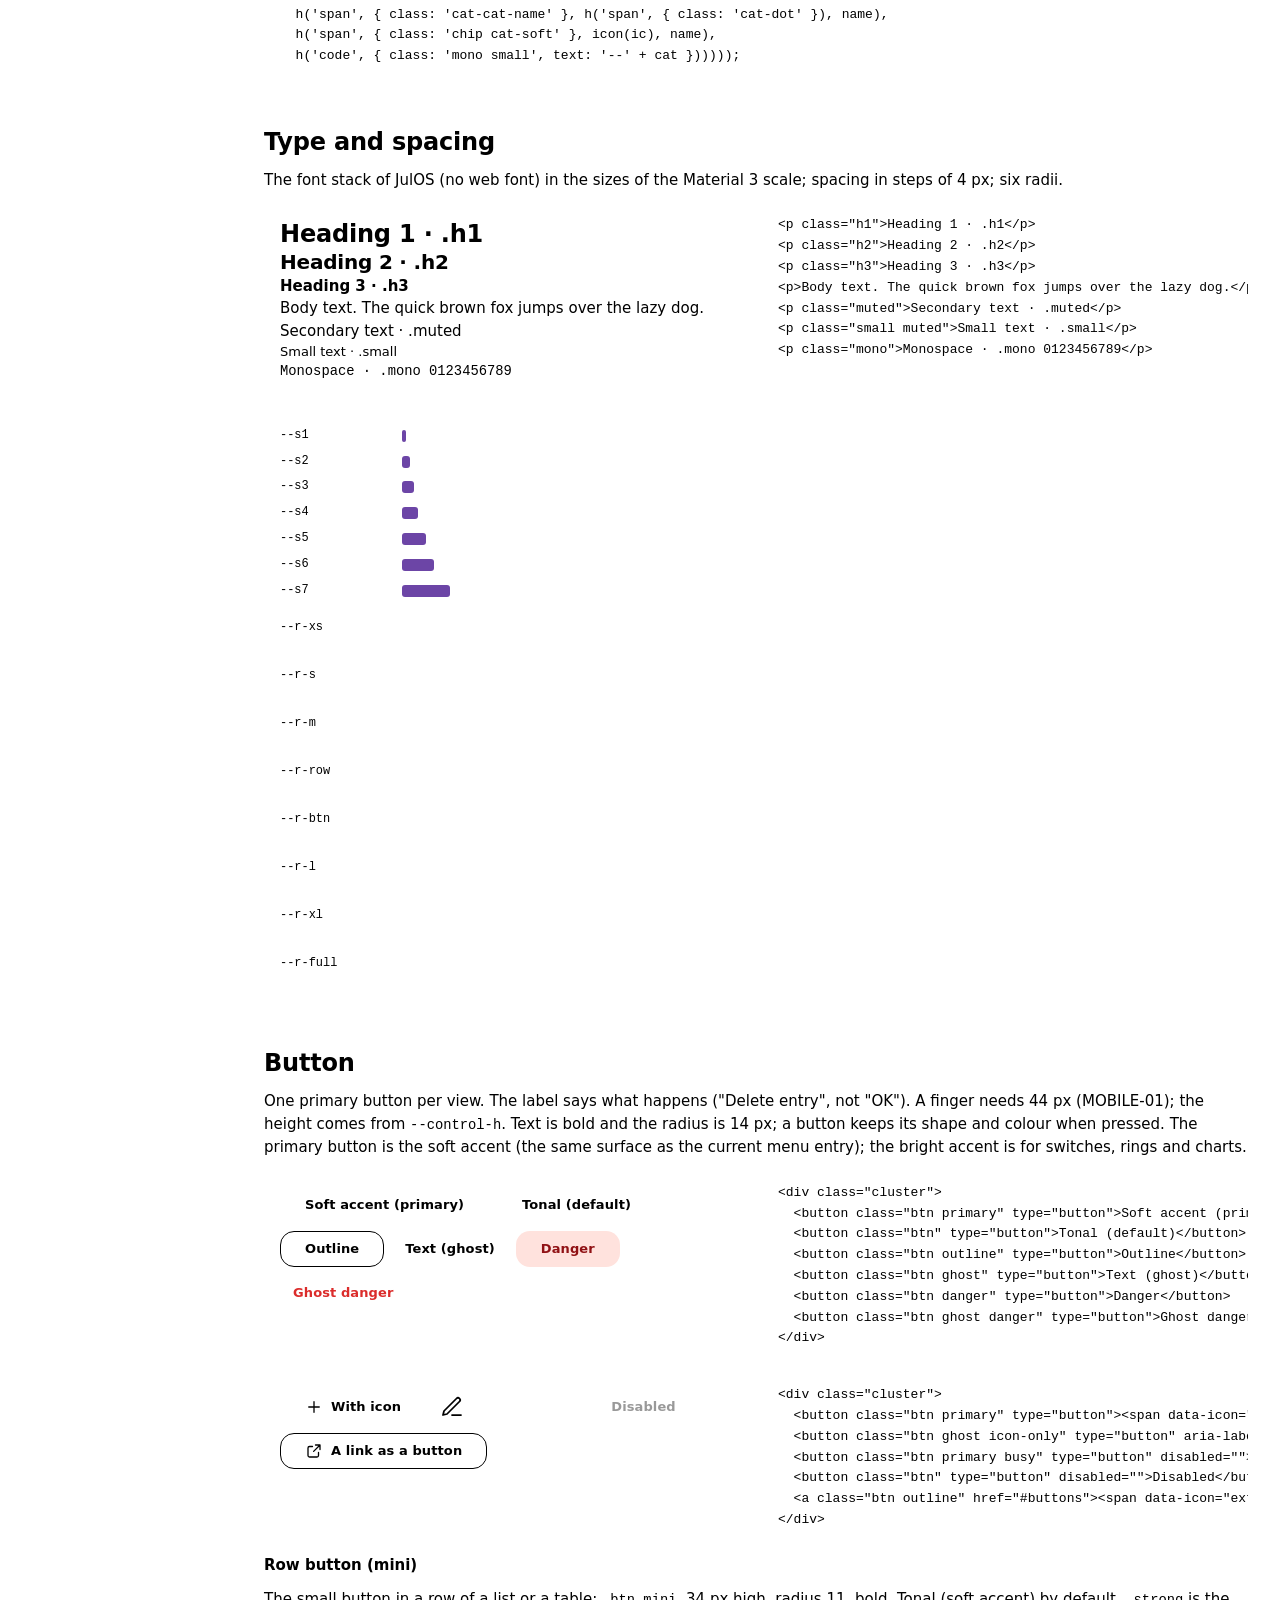
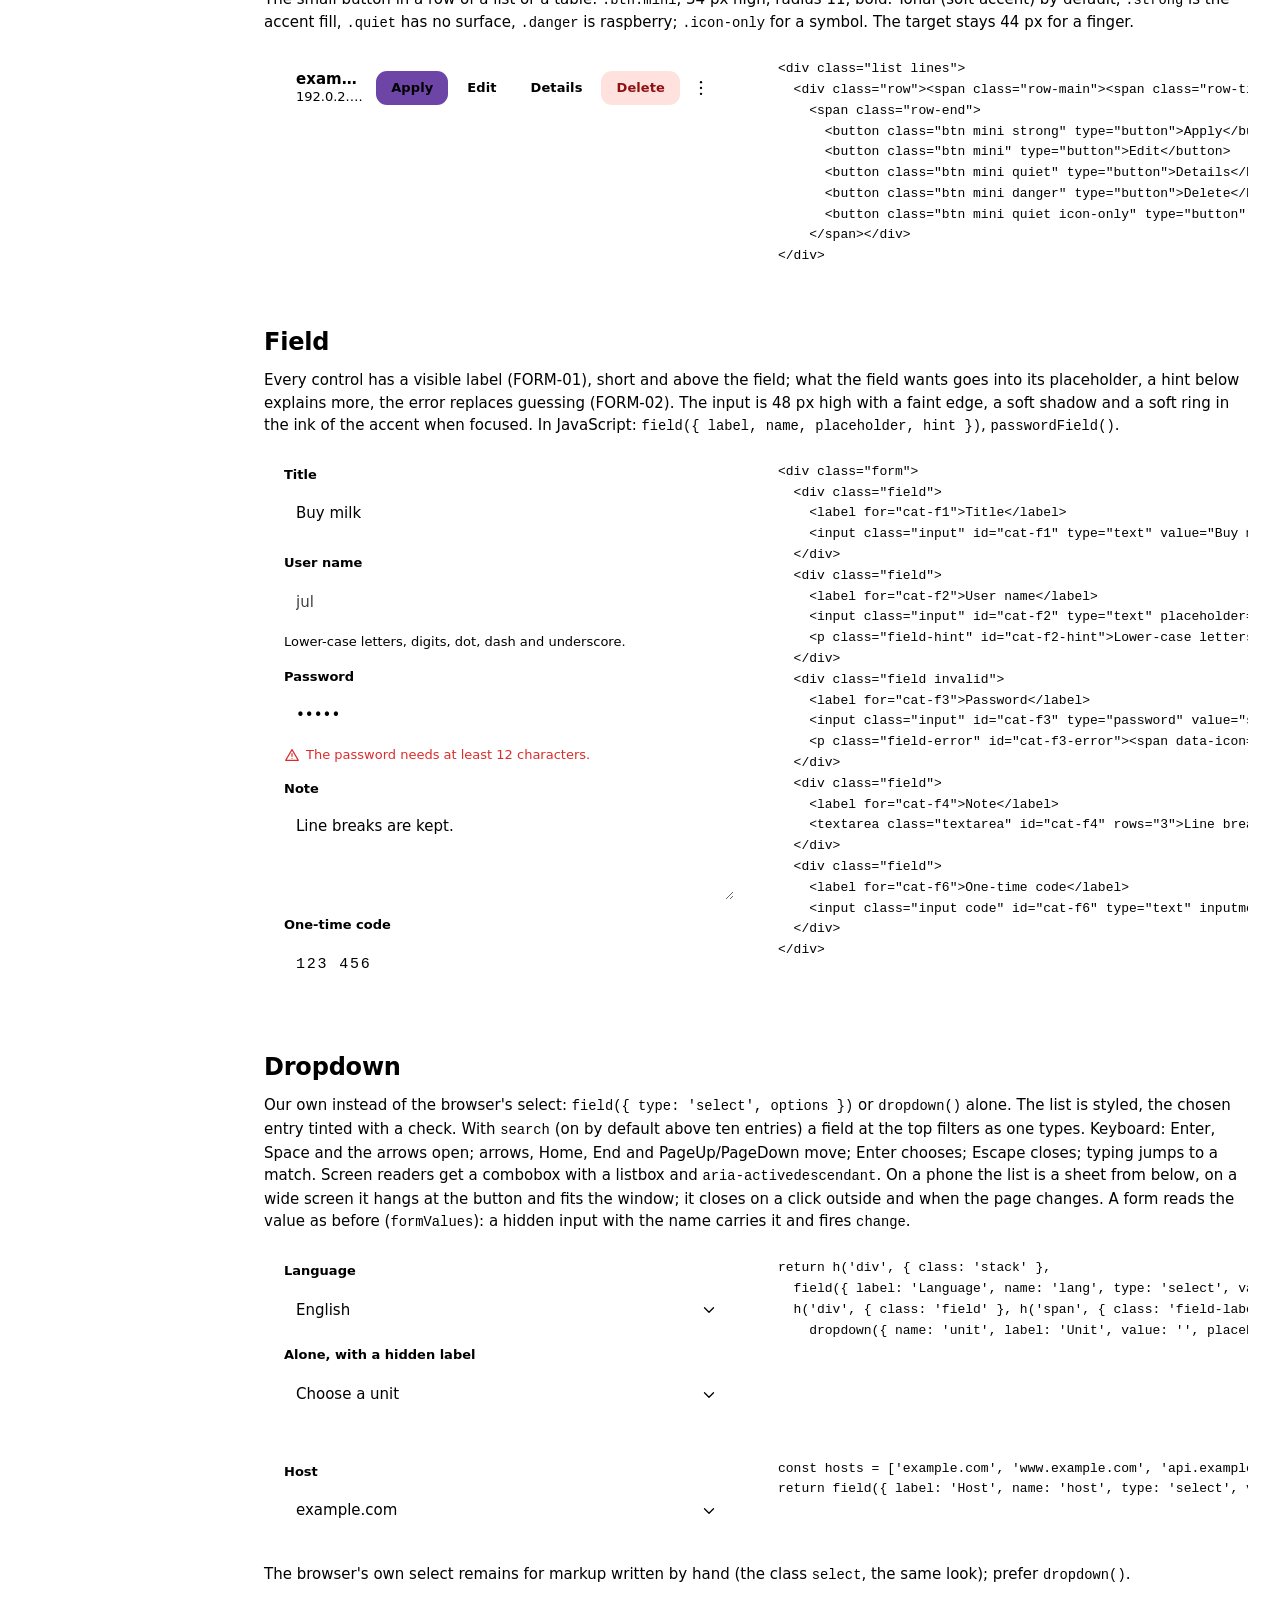
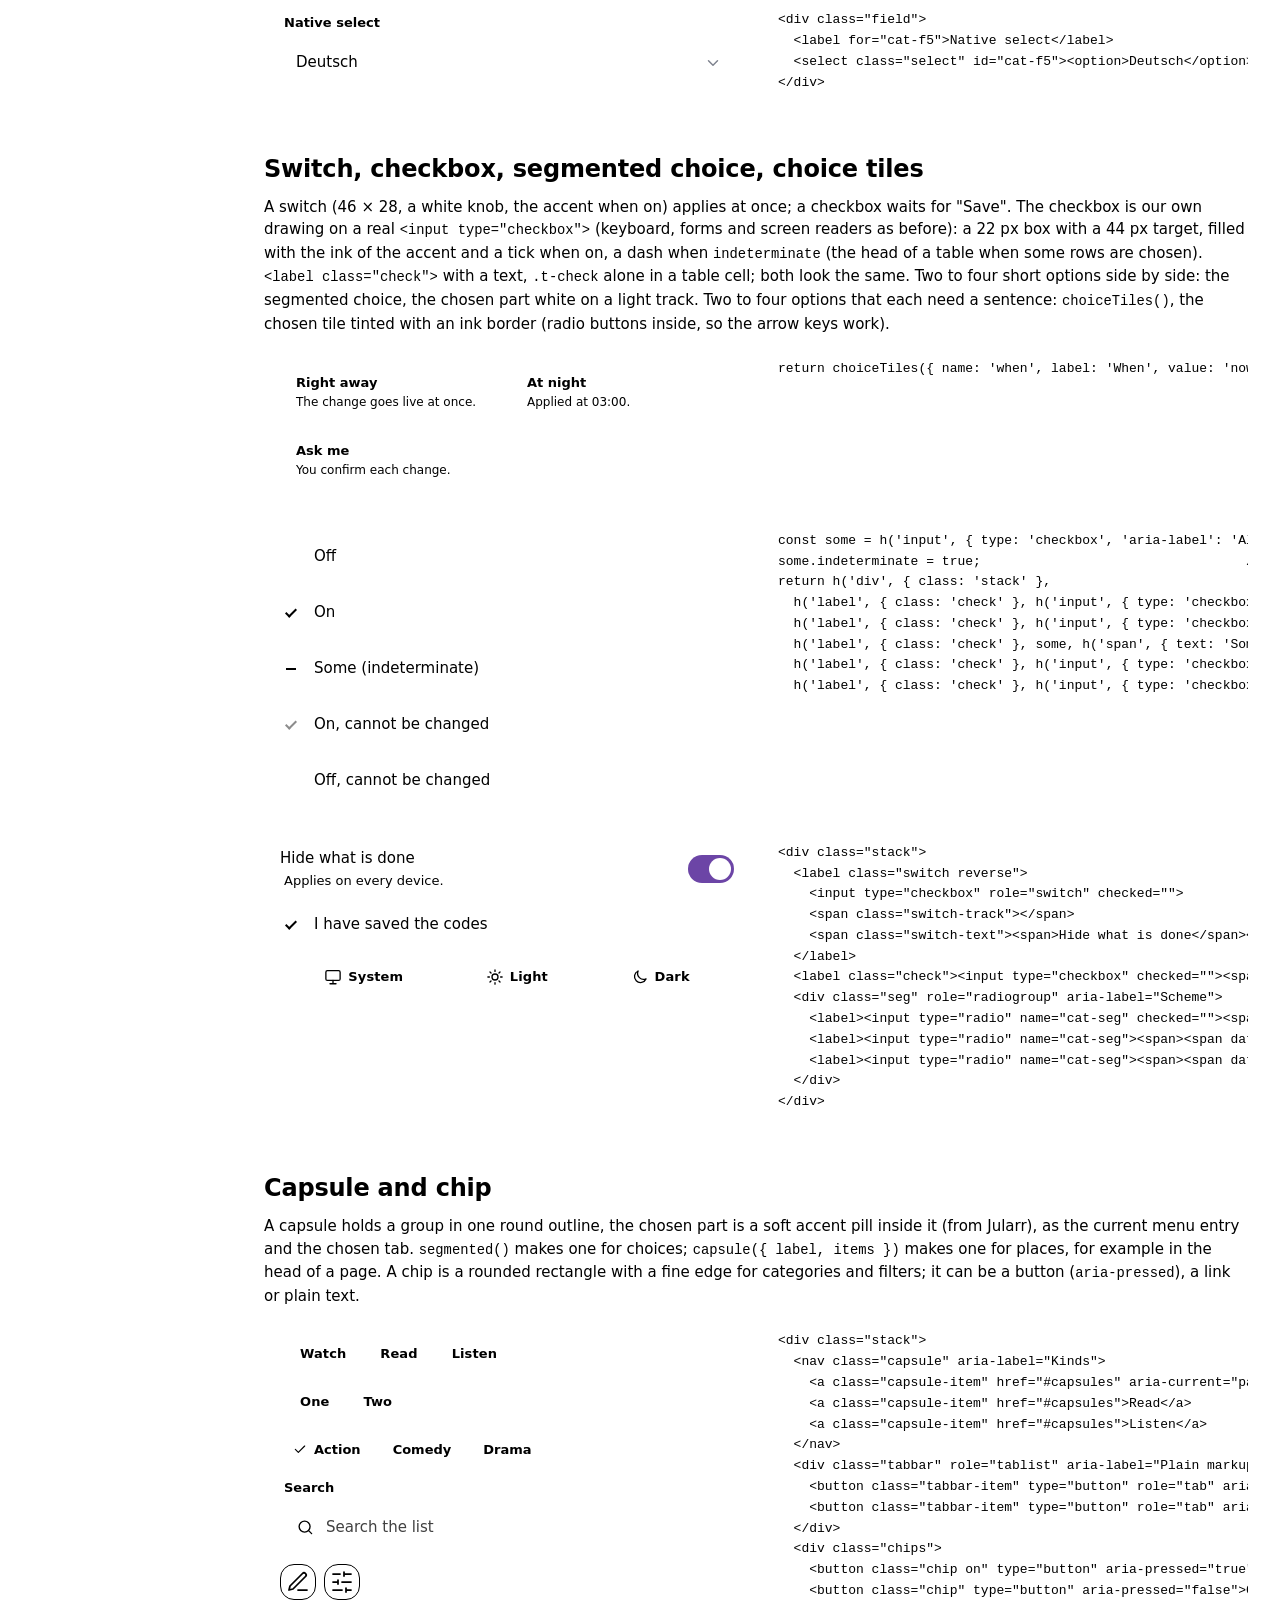
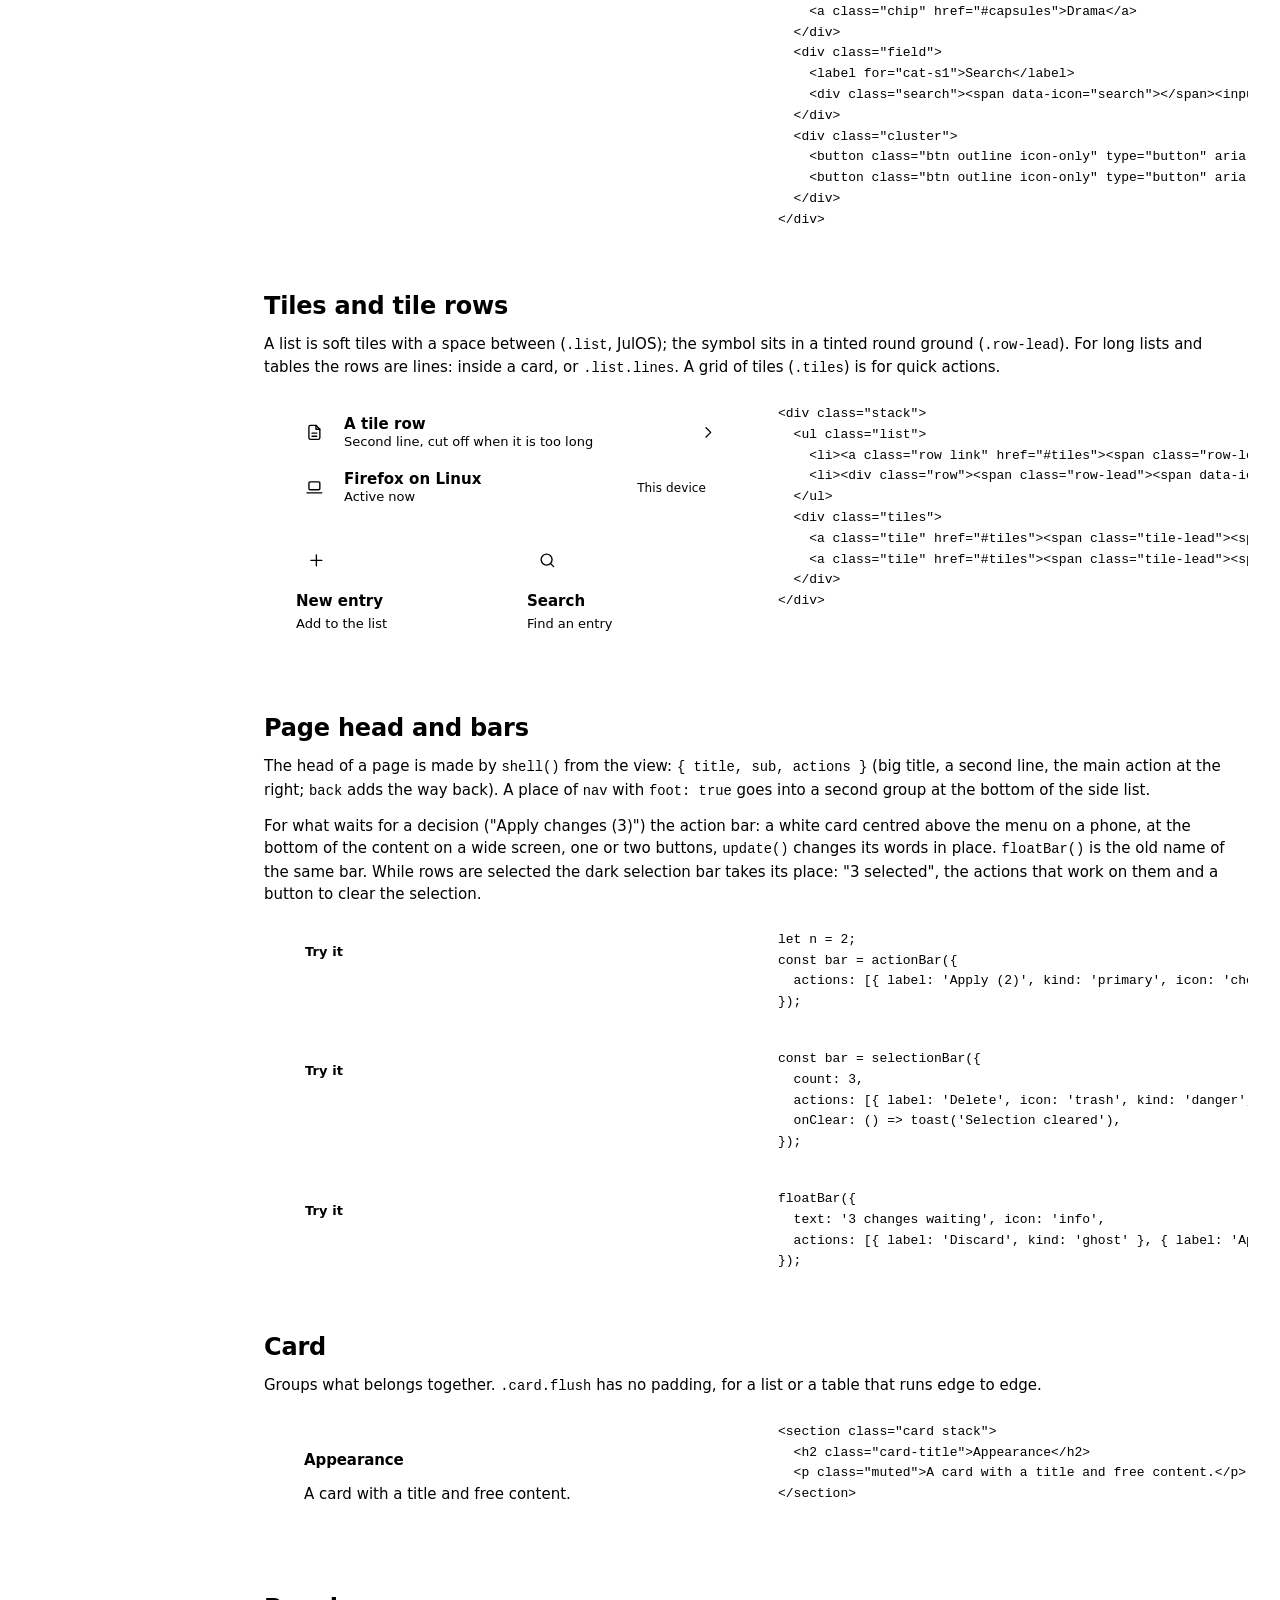
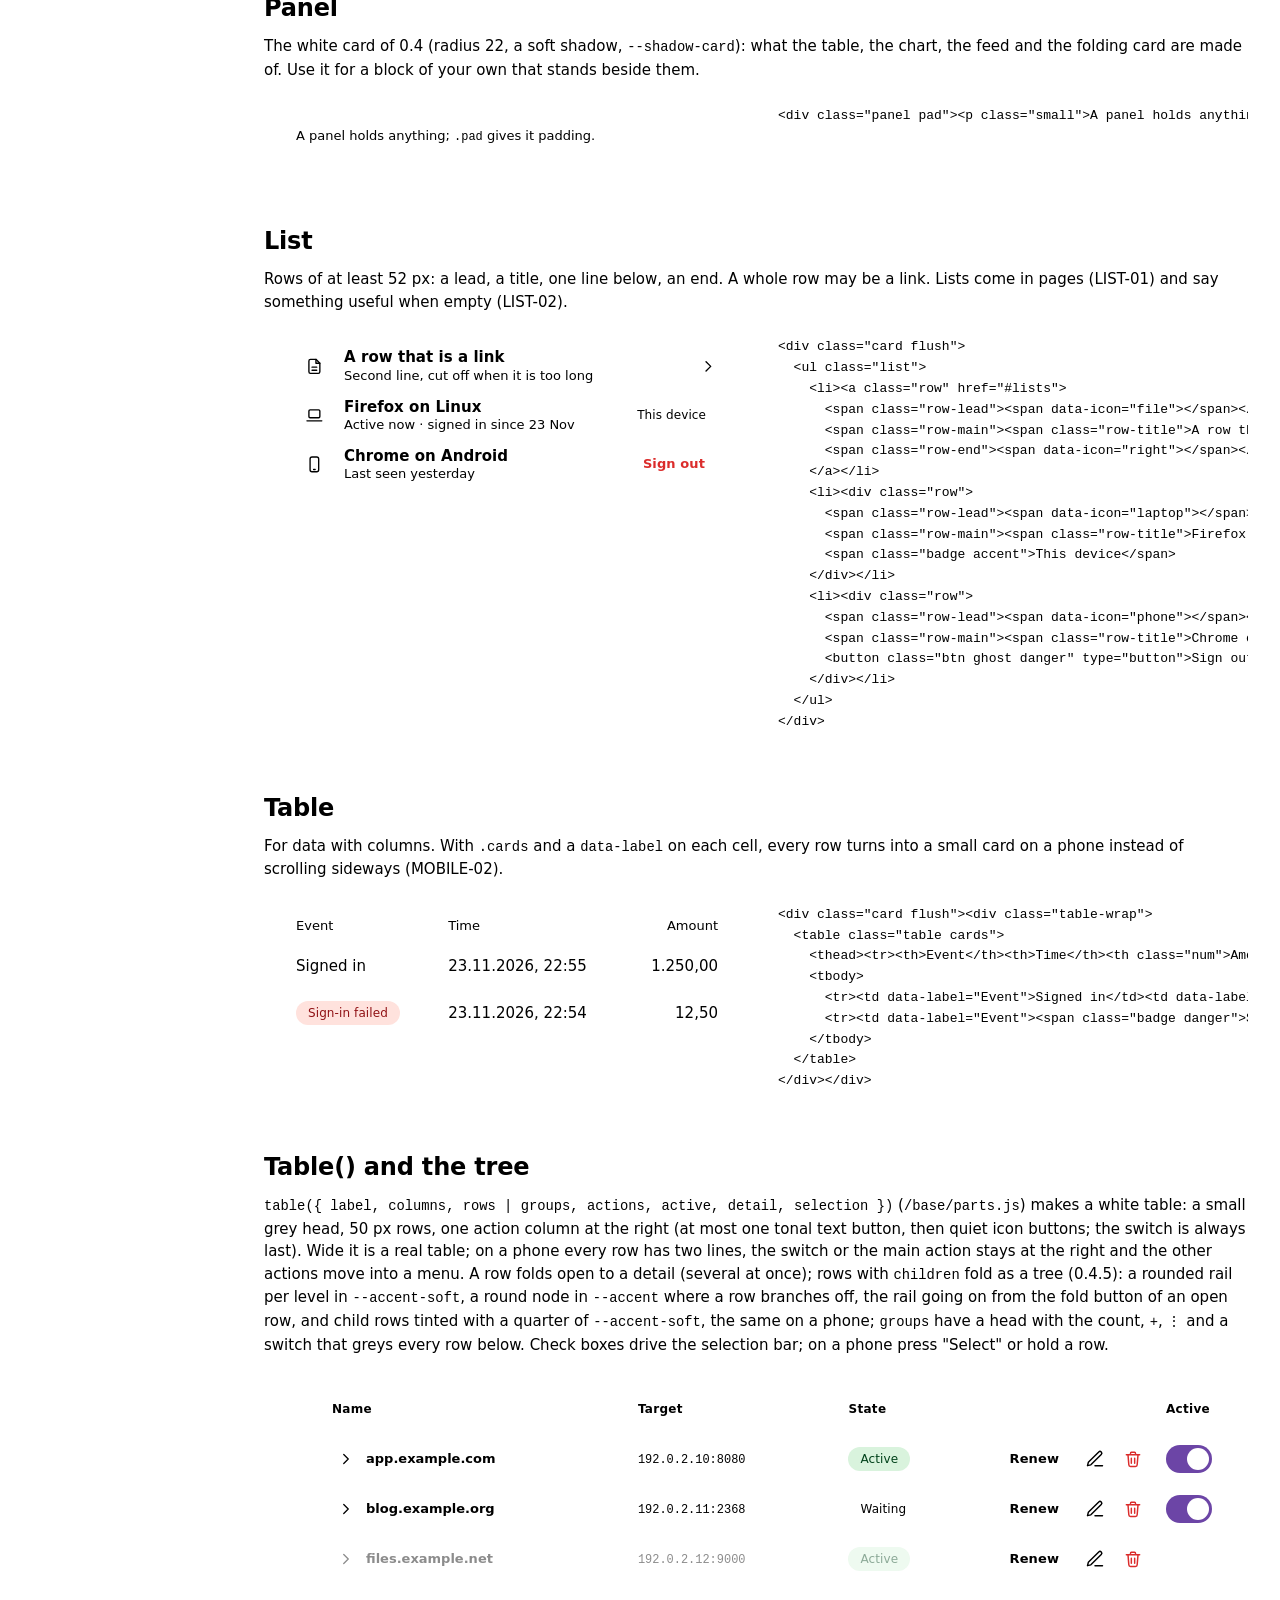
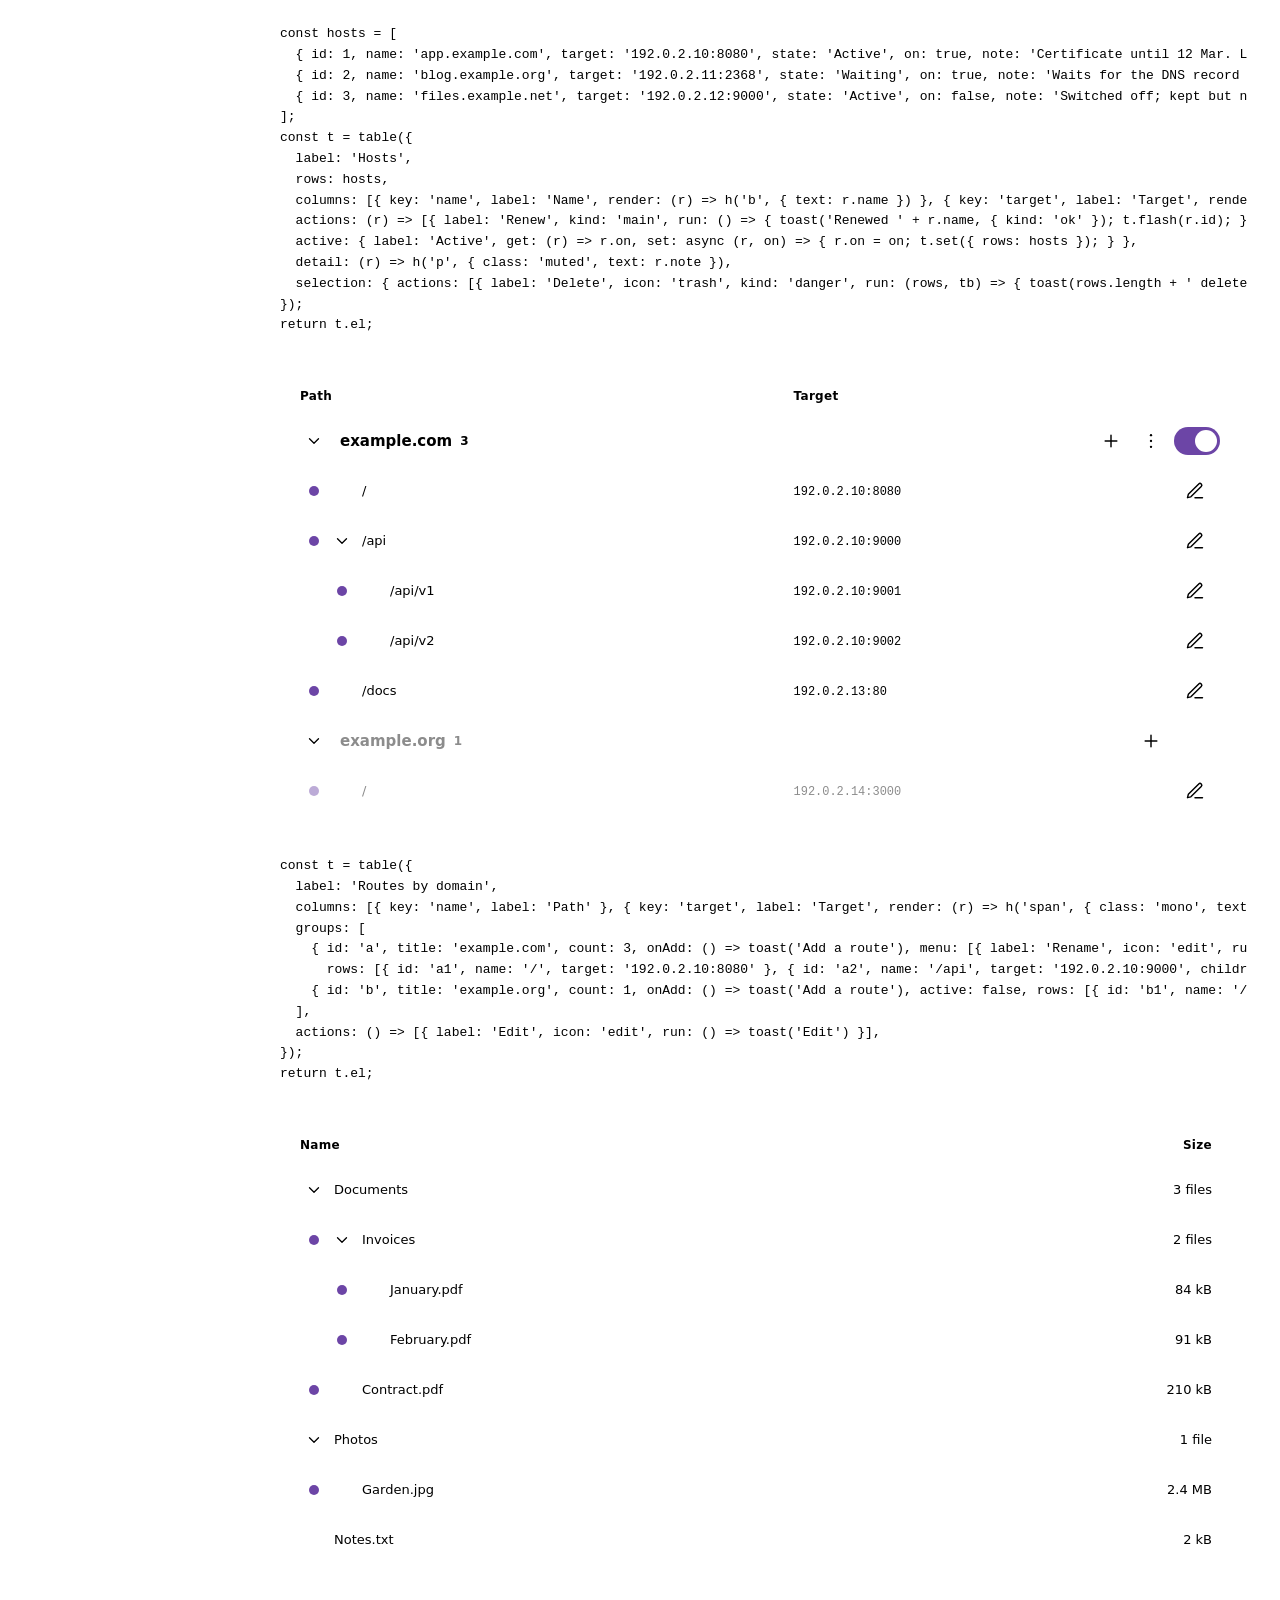
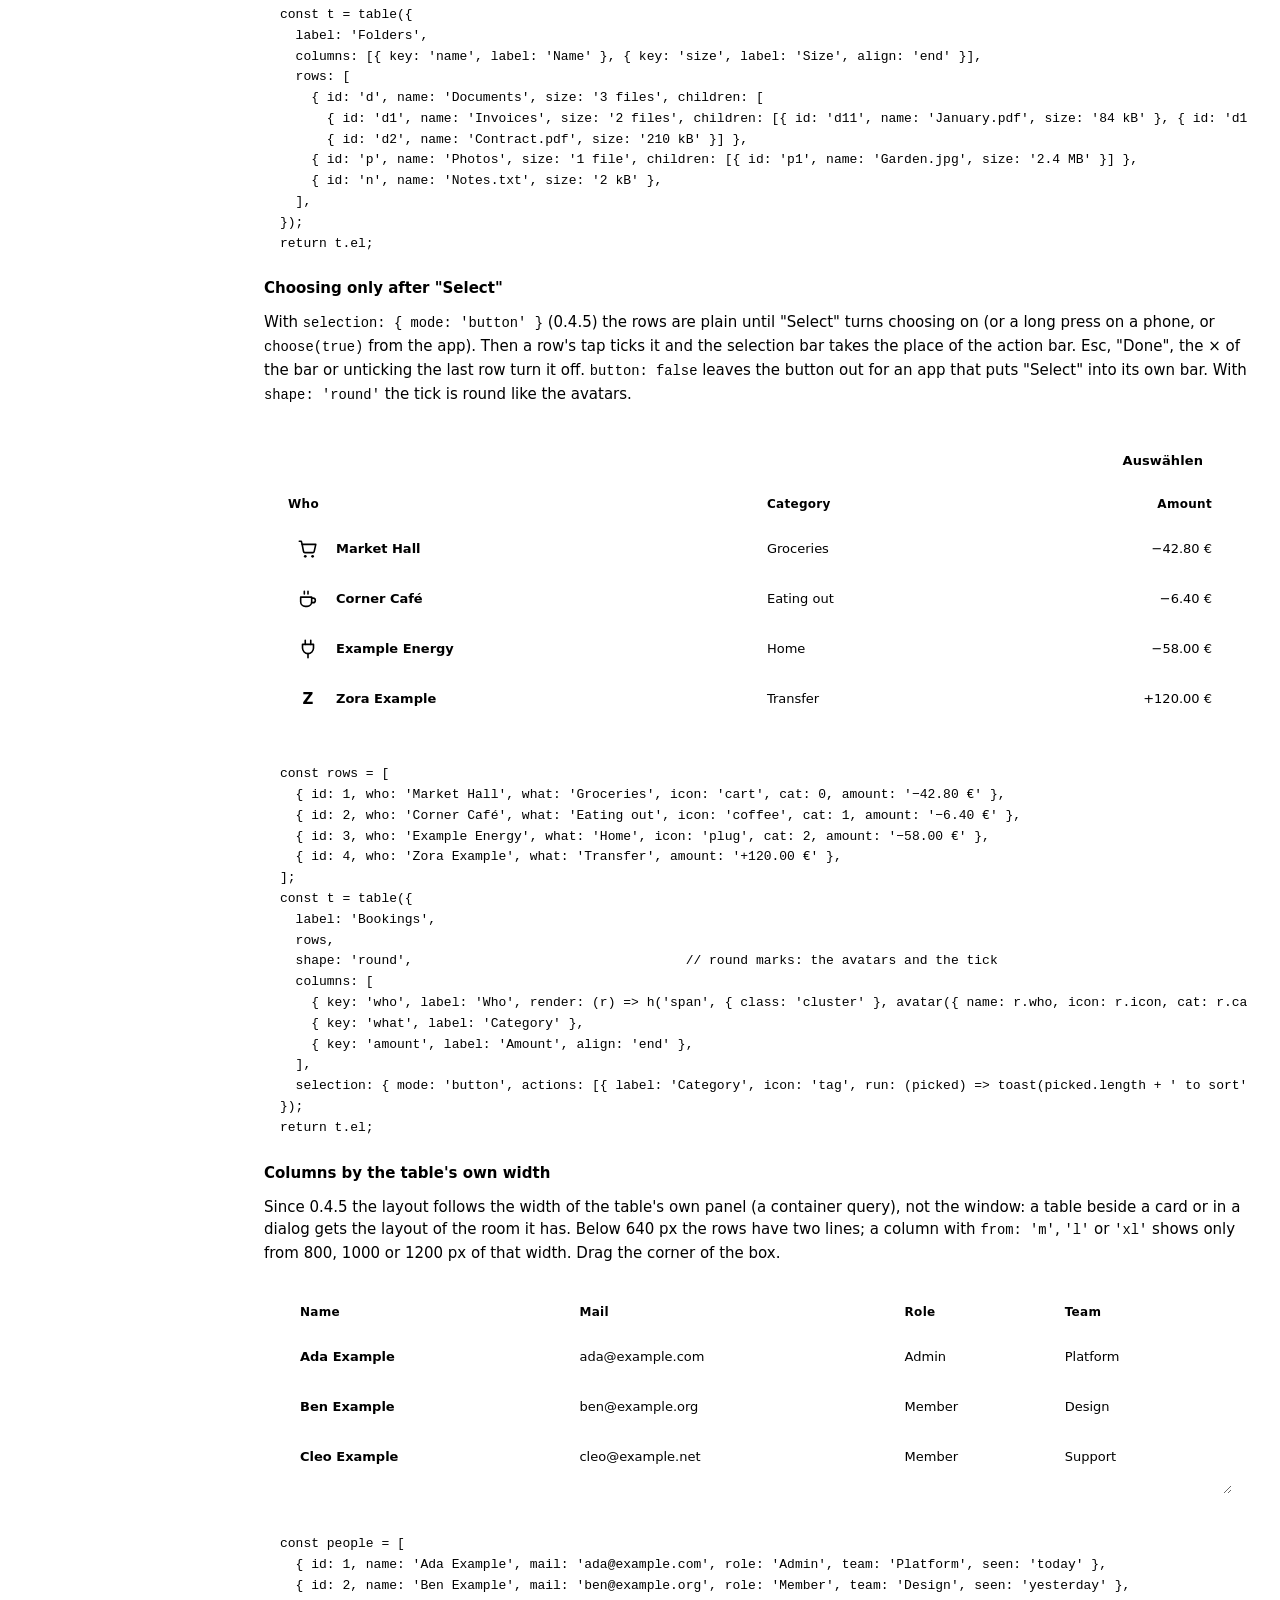
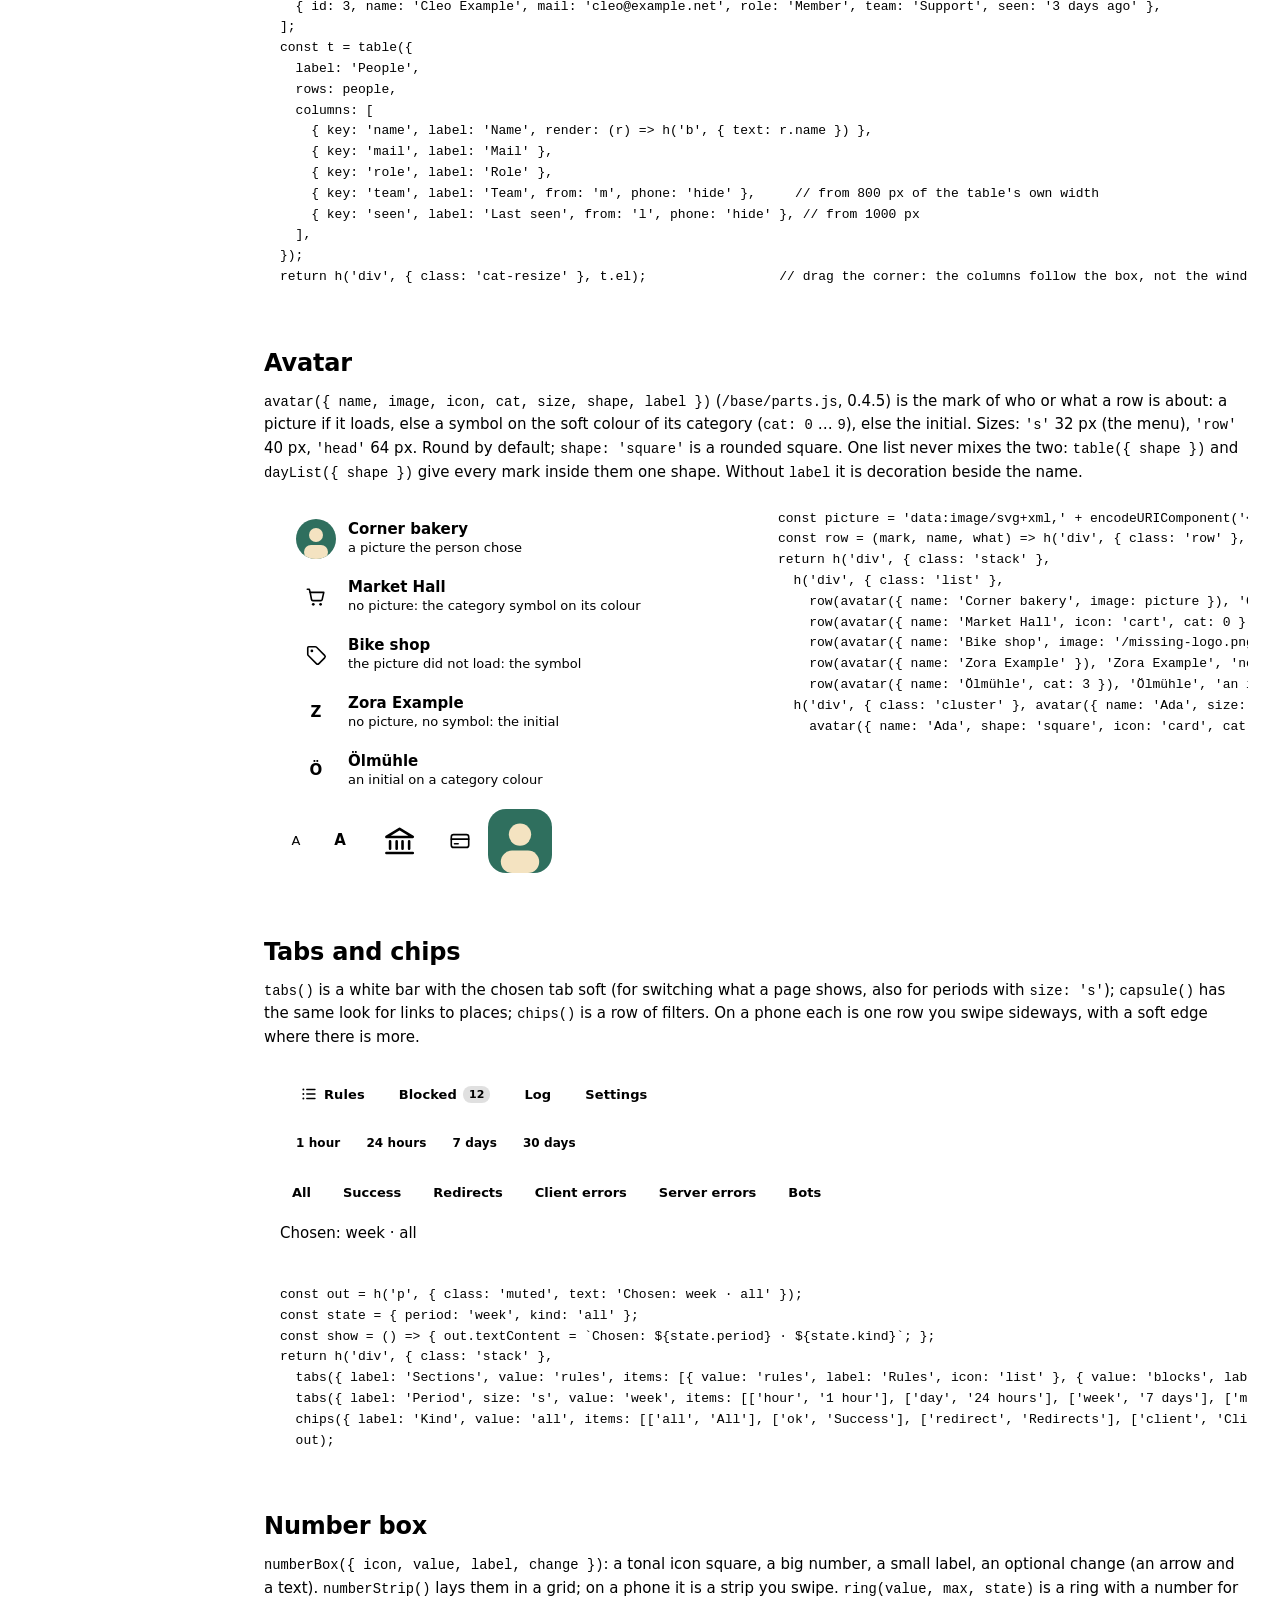
==== commit a434e46d: "0.4.5: table() chooses only after Select with selection.mode 'button' (decision 93) Esc, Done, clear" ====
--- a/ui/catalog.html
+++ b/ui/catalog.html
@@ -340,6 +340,9 @@
         <div class="cat-demo" data-run="tableFold" data-inline></div>
         <div class="cat-demo" data-run="tableTree" data-inline></div>
         <div class="cat-demo" data-run="tableTreeDeep" data-inline></div>
+        <h3 class="h3">Choosing only after "Select"</h3>
+        <p class="muted">With <code class="mono">selection: { mode: 'button' }</code> (0.4.5) the rows are plain until "Select" turns choosing on (or a long press on a phone, or <code class="mono">choose(true)</code> from the app). Then a row's tap ticks it and the selection bar takes the place of the action bar. Esc, "Done", the × of the bar or unticking the last row turn it off. <code class="mono">button: false</code> leaves the button out for an app that puts "Select" into its own bar. With <code class="mono">shape: 'round'</code> the tick is round like the avatars.</p>
+        <div class="cat-demo" data-run="tableChoose" data-inline></div>
         <h3 class="h3">Columns by the table's own width</h3>
         <p class="muted">Since 0.4.5 the layout follows the width of the table's own panel (a container query), not the window: a table beside a card or in a dialog gets the layout of the room it has. Below 640 px the rows have two lines; a column with <code class="mono">from: 'm'</code>, <code class="mono">'l'</code> or <code class="mono">'xl'</code> shows only from 800, 1000 or 1200 px of that width. Drag the corner of the box.</p>
         <div class="cat-demo" data-run="tableRoom" data-inline></div>
--- a/ui/base.css
+++ b/ui/base.css
@@ -806,6 +806,11 @@
 .t-switch { min-height: 0; }
 .t-sub-m { display: none; }
 .table-tools { display: none; }
+/* choosing only after "Select" (selection.mode 'button', 0.4.5, decision 93): plain rows until then; the button stands above the table at every width */
+.table-panel.on-demand:not(.selecting) .c-sel { display: none; }
+.table-panel.on-demand .table-tools { display: flex; justify-content: flex-end; padding: 10px 14px 6px; }
+.marks-round :is(.t-check, .check input)::before { border-radius: 50%; }
+.marks-round :is(.t-check, .check input) { border-radius: 50%; }     /* the focus ring follows */
 .table-empty .empty { border: 0; background: none; box-shadow: none; }
 /* which layout and which columns: by the width of the table's own panel (a container query, 0.4.5, decision 91), not of the window,
  * so a table beside another card or in a dialog is laid out for the room it has. Below 640 px rows have two lines; a column with from: 'm' | 'l' | 'xl'
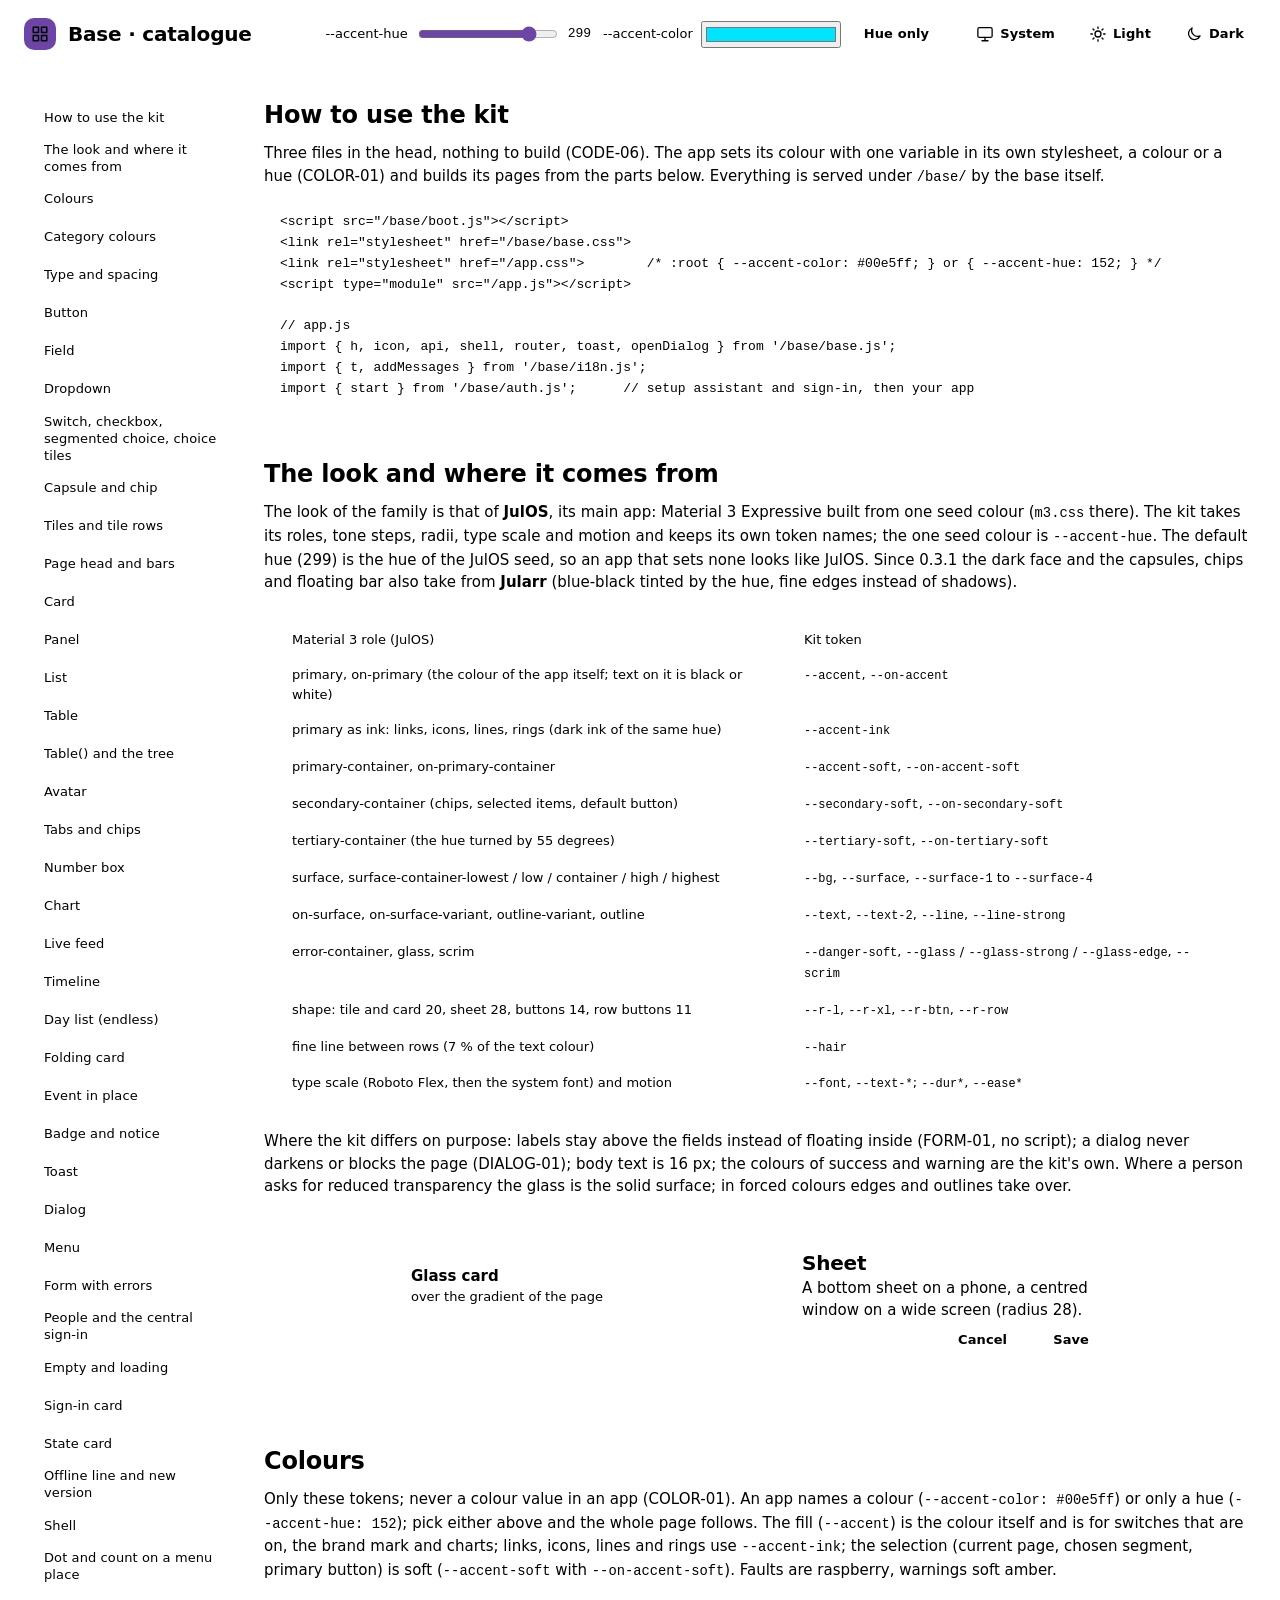
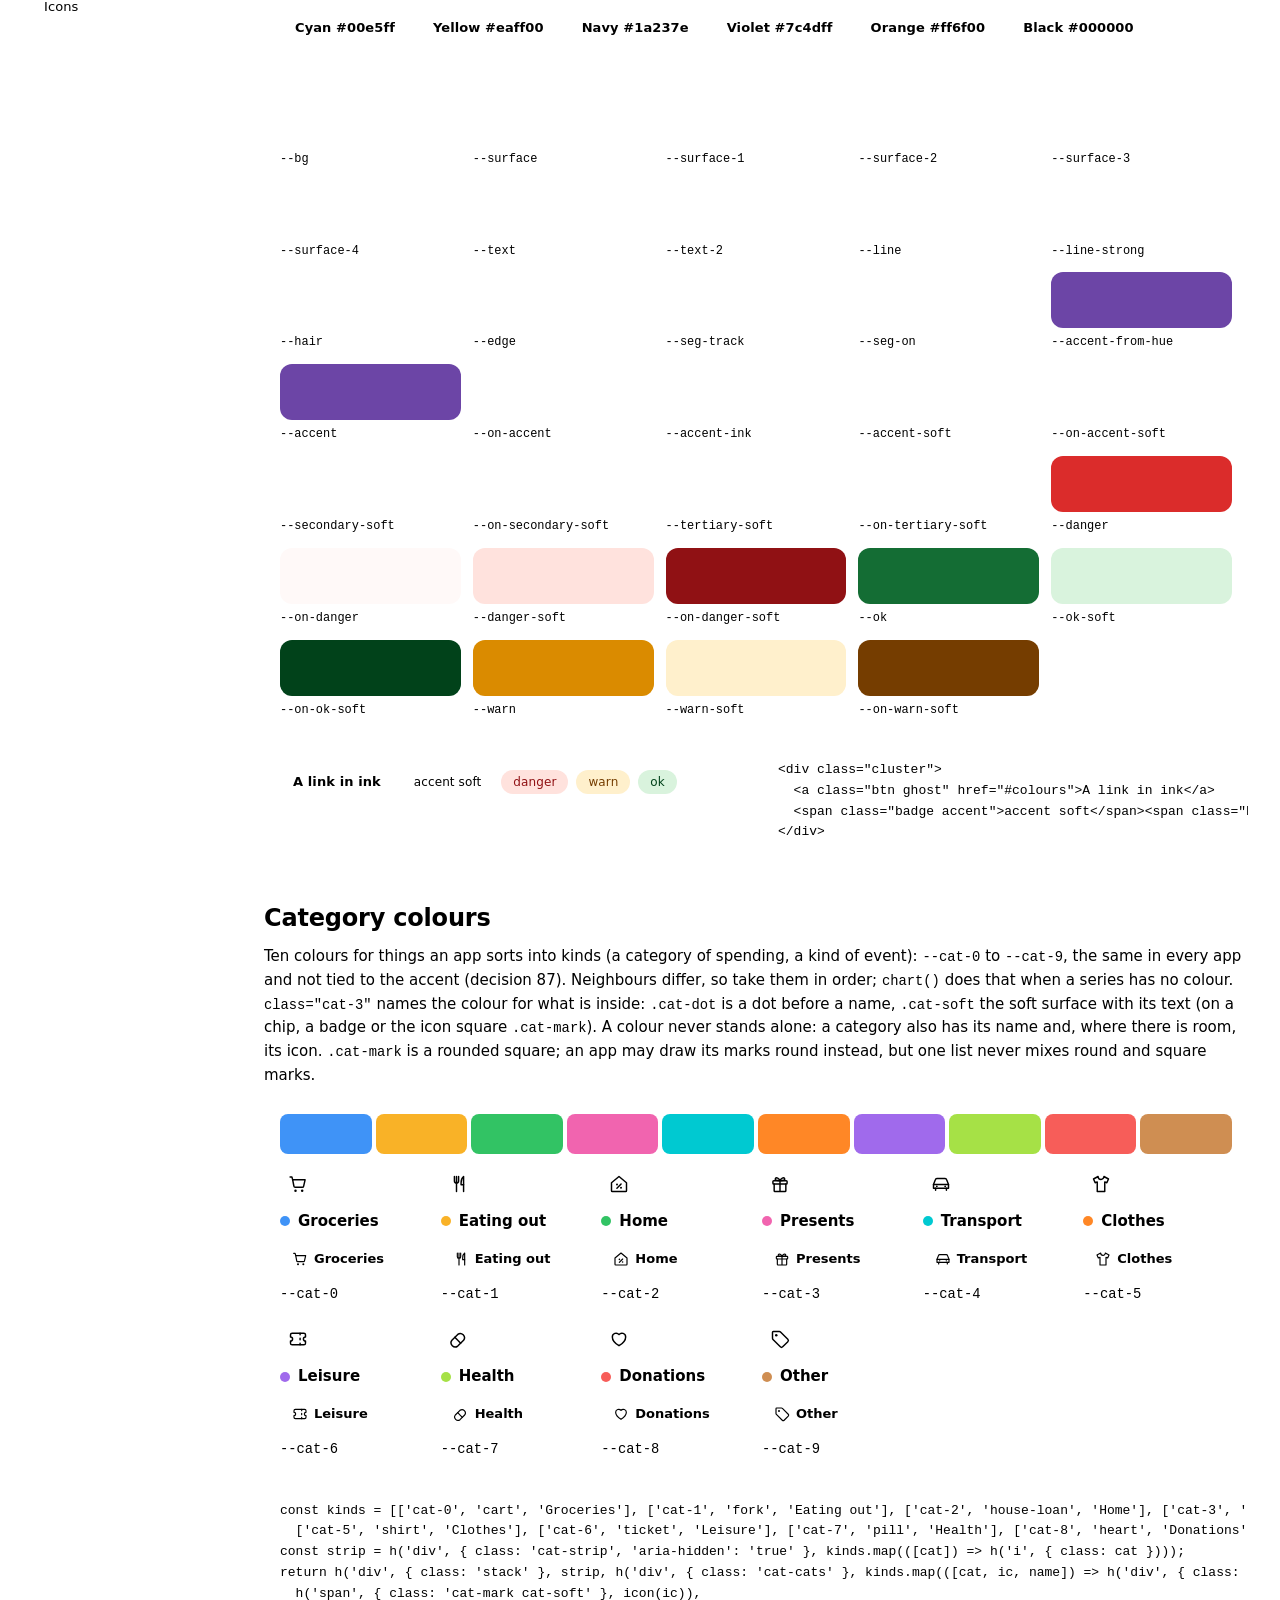
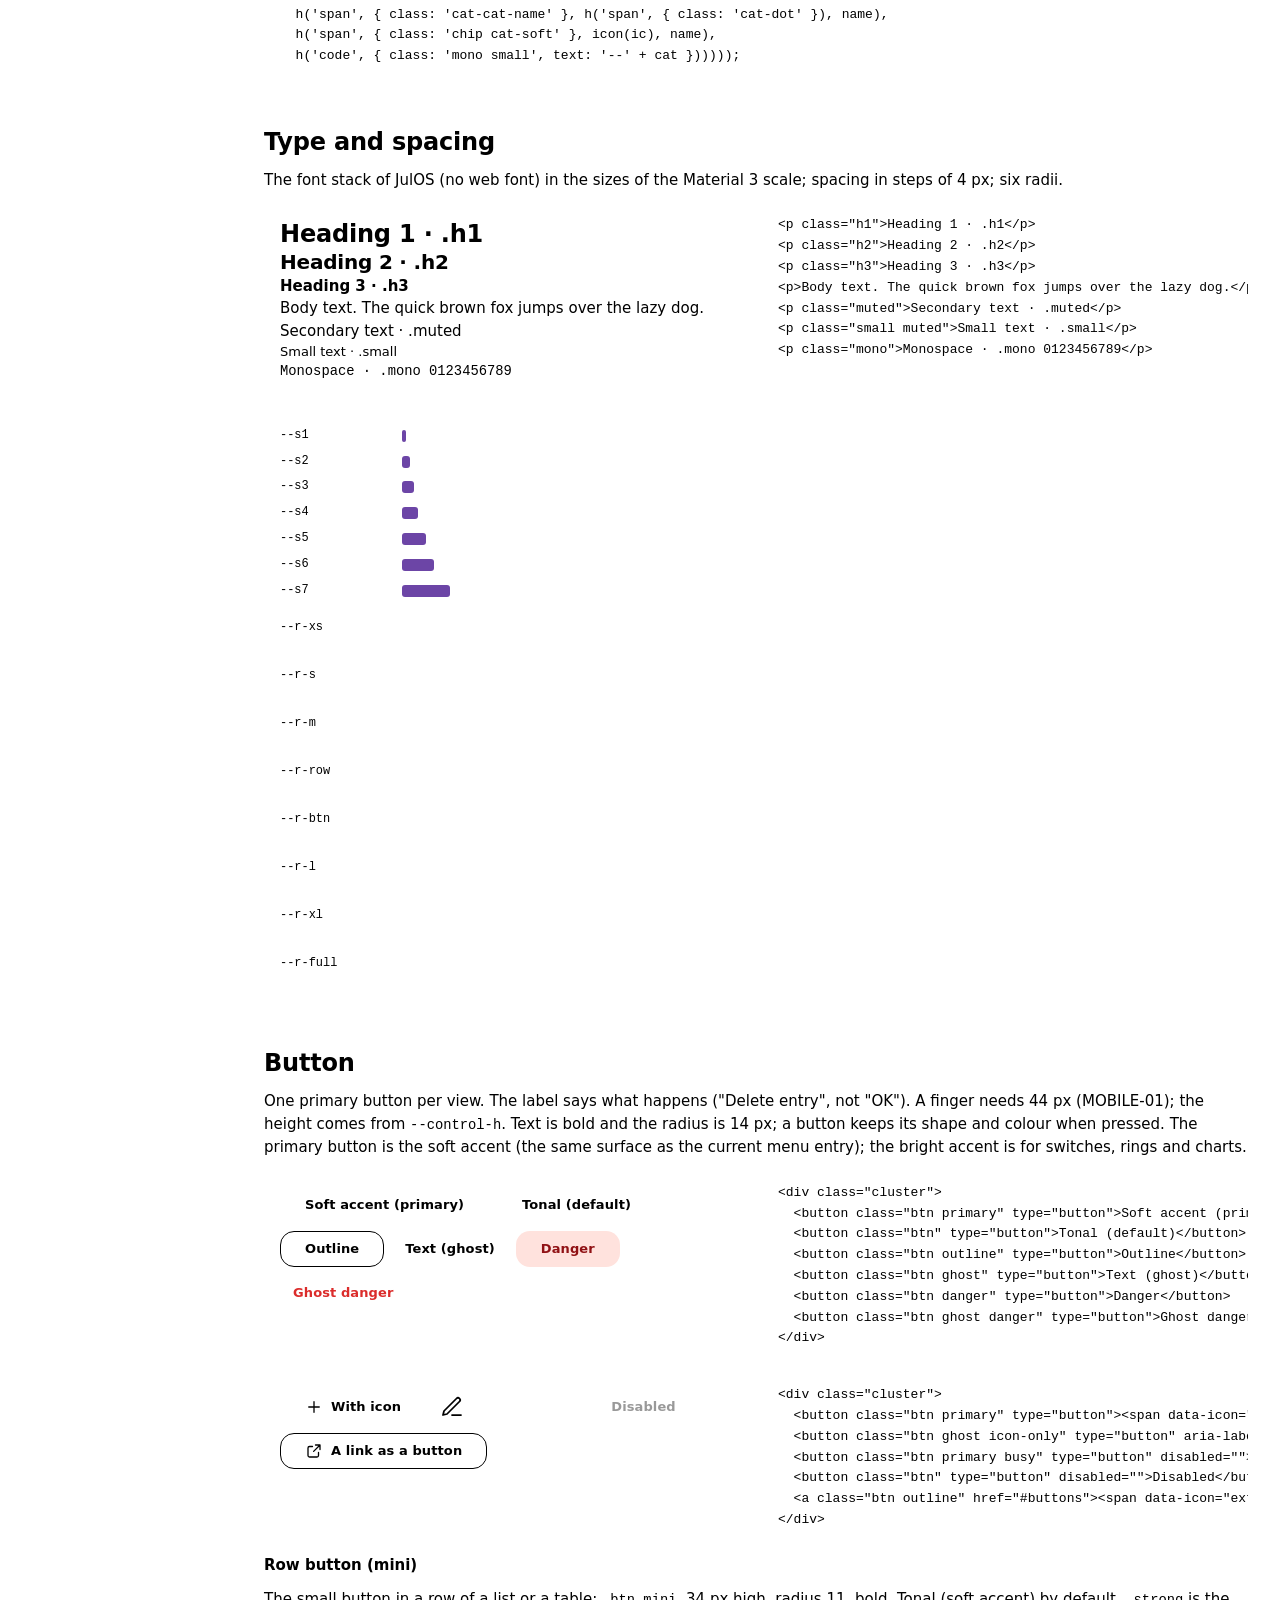
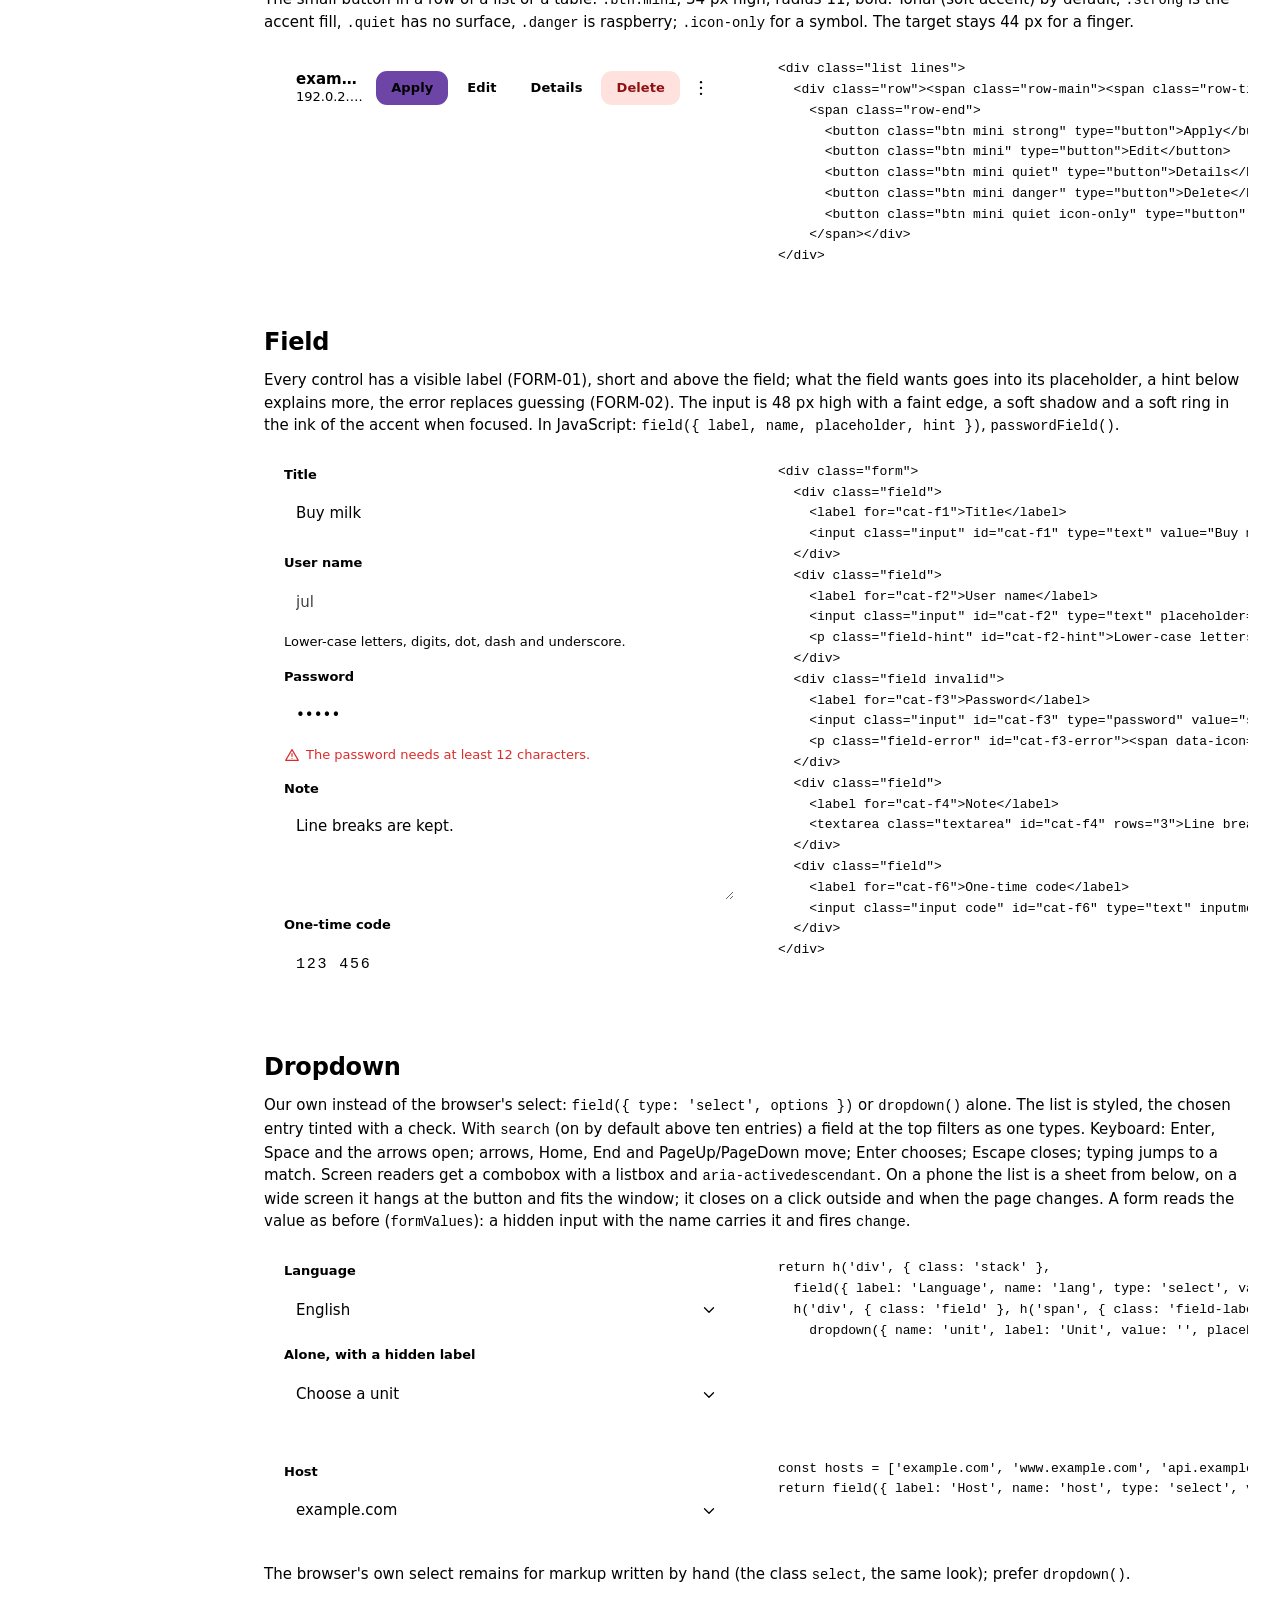
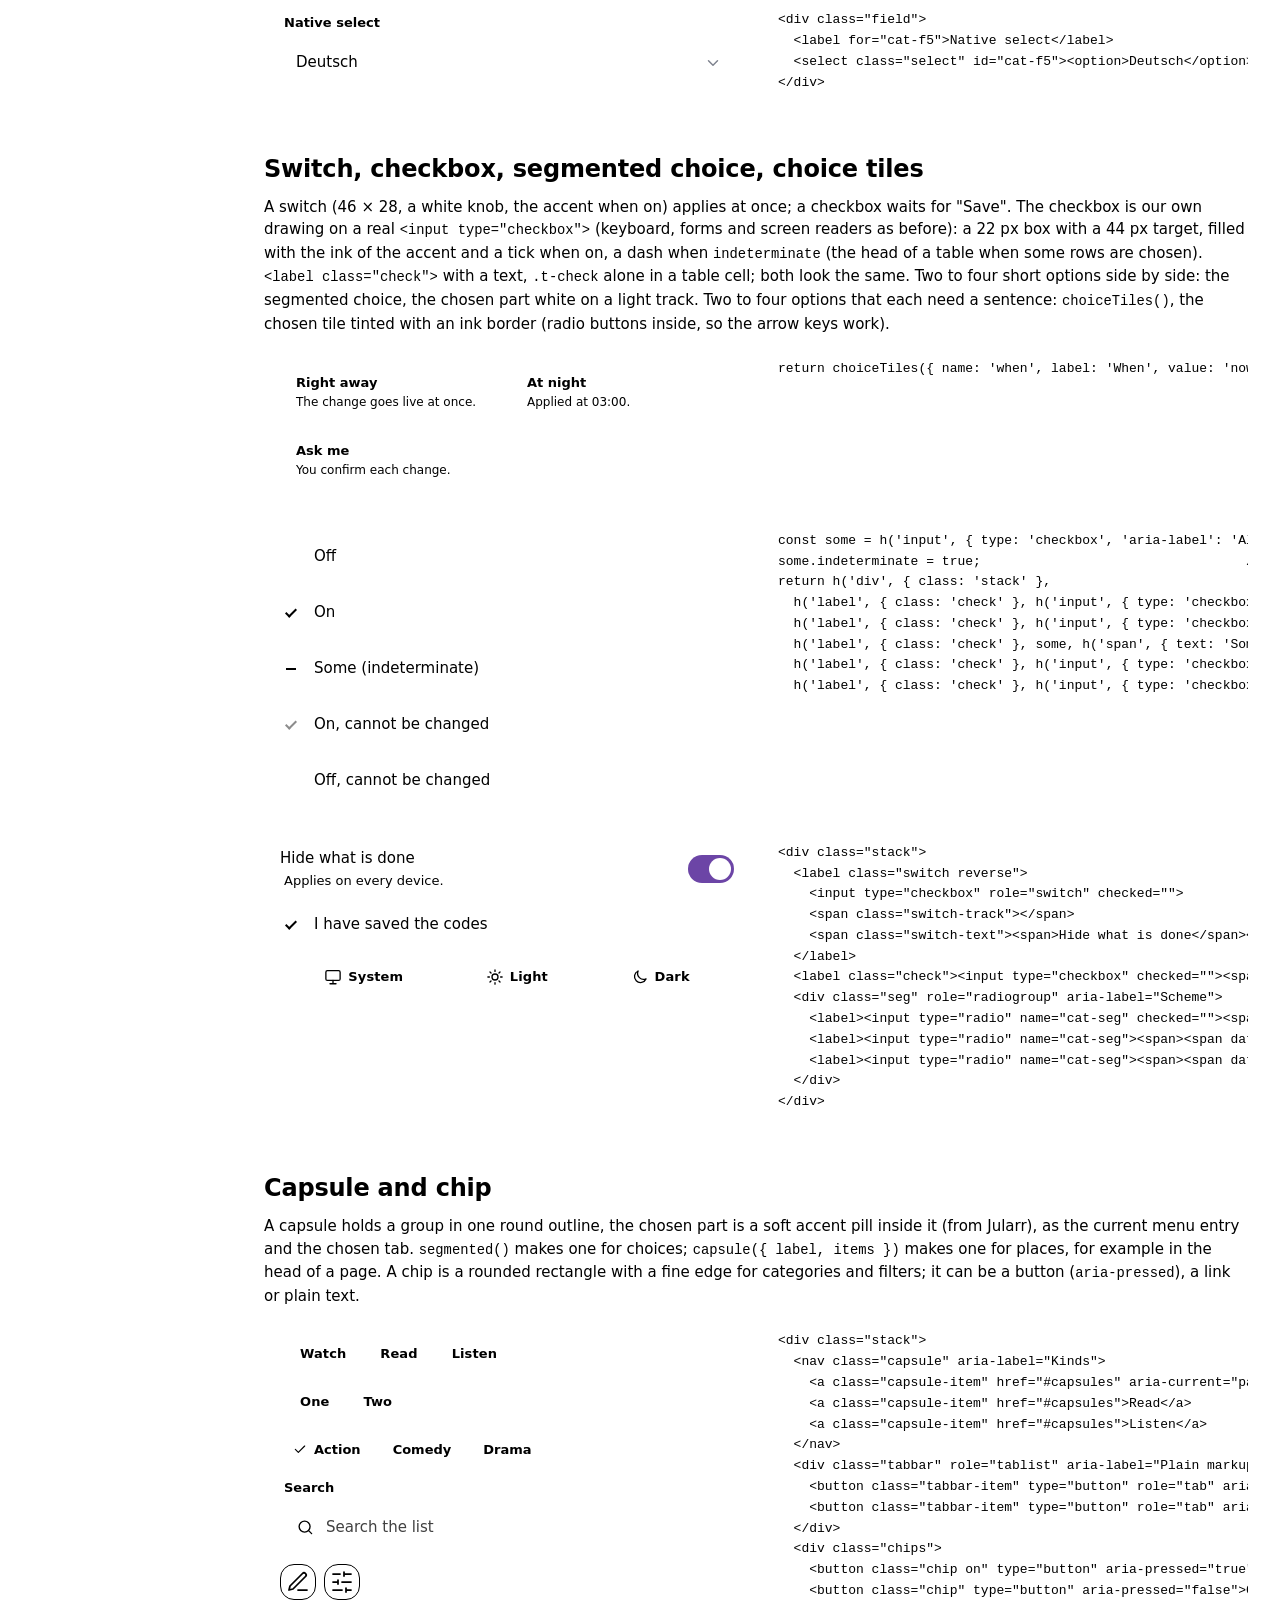
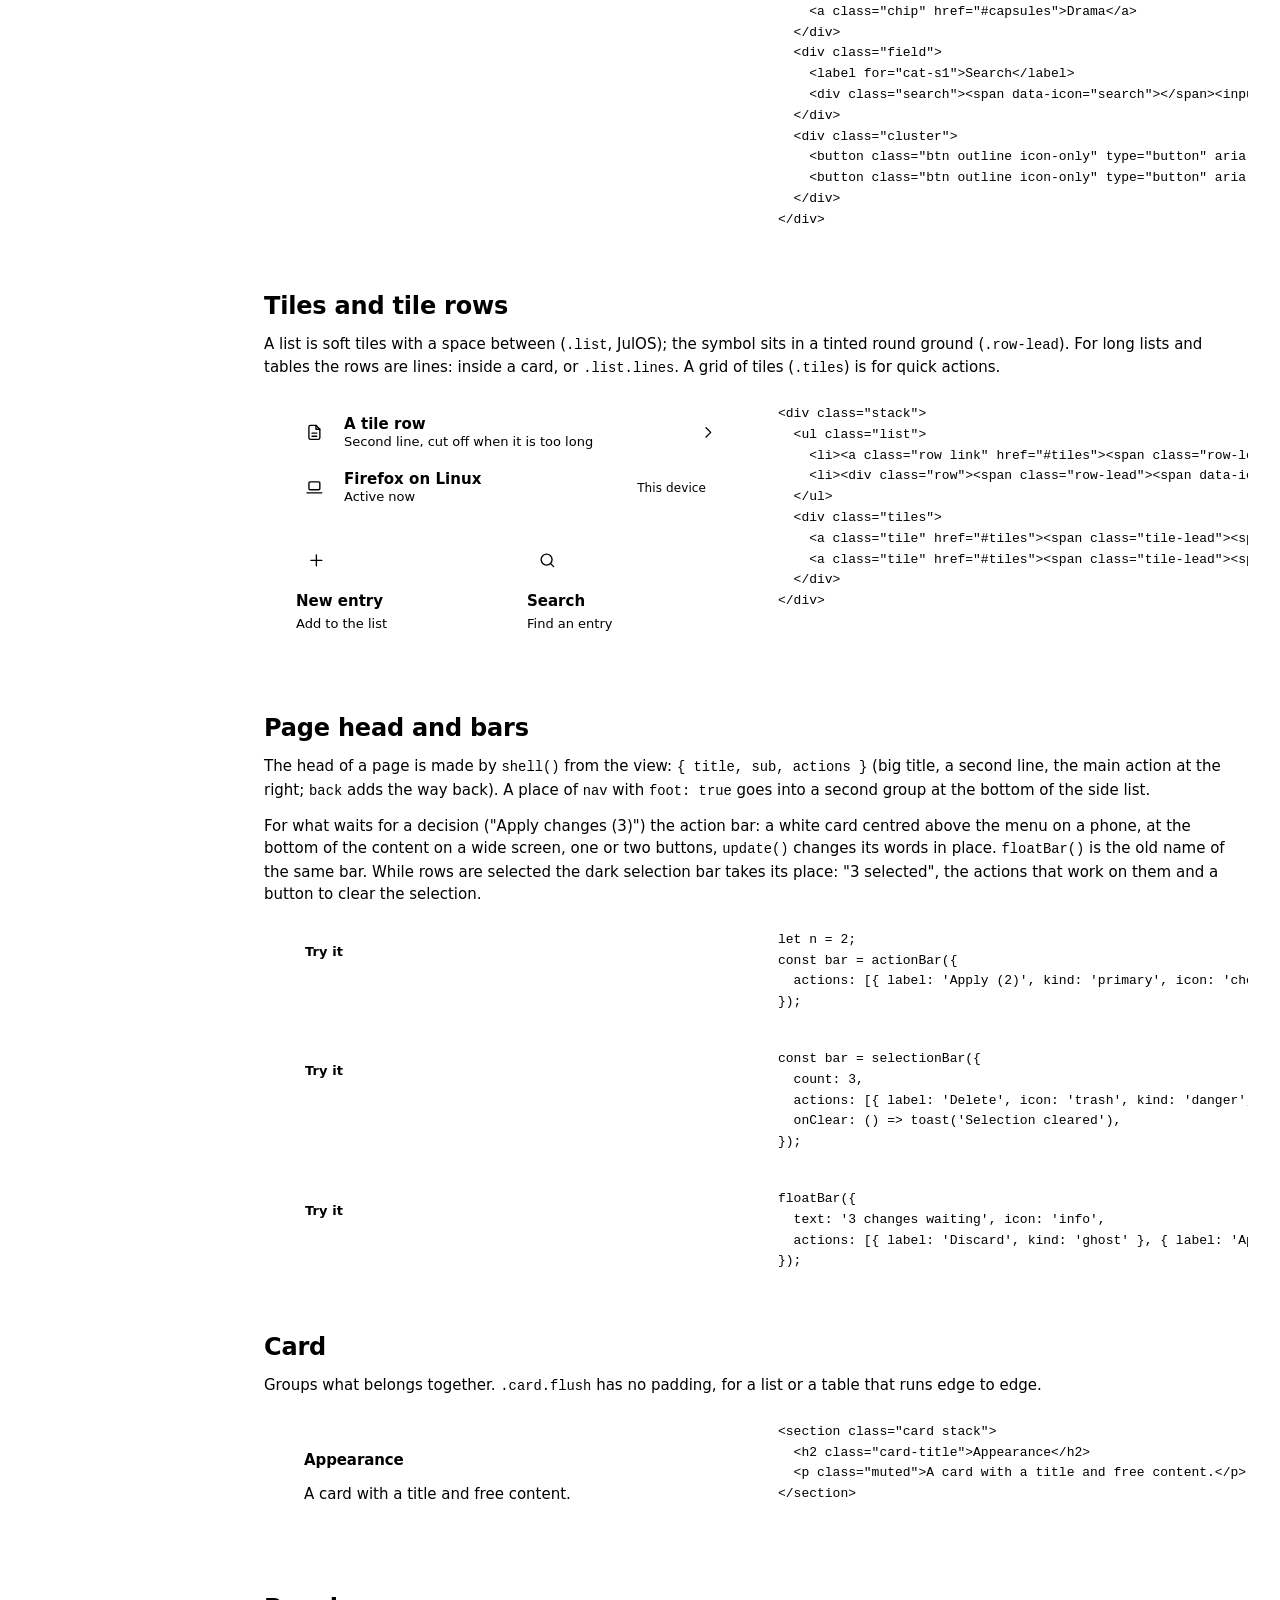
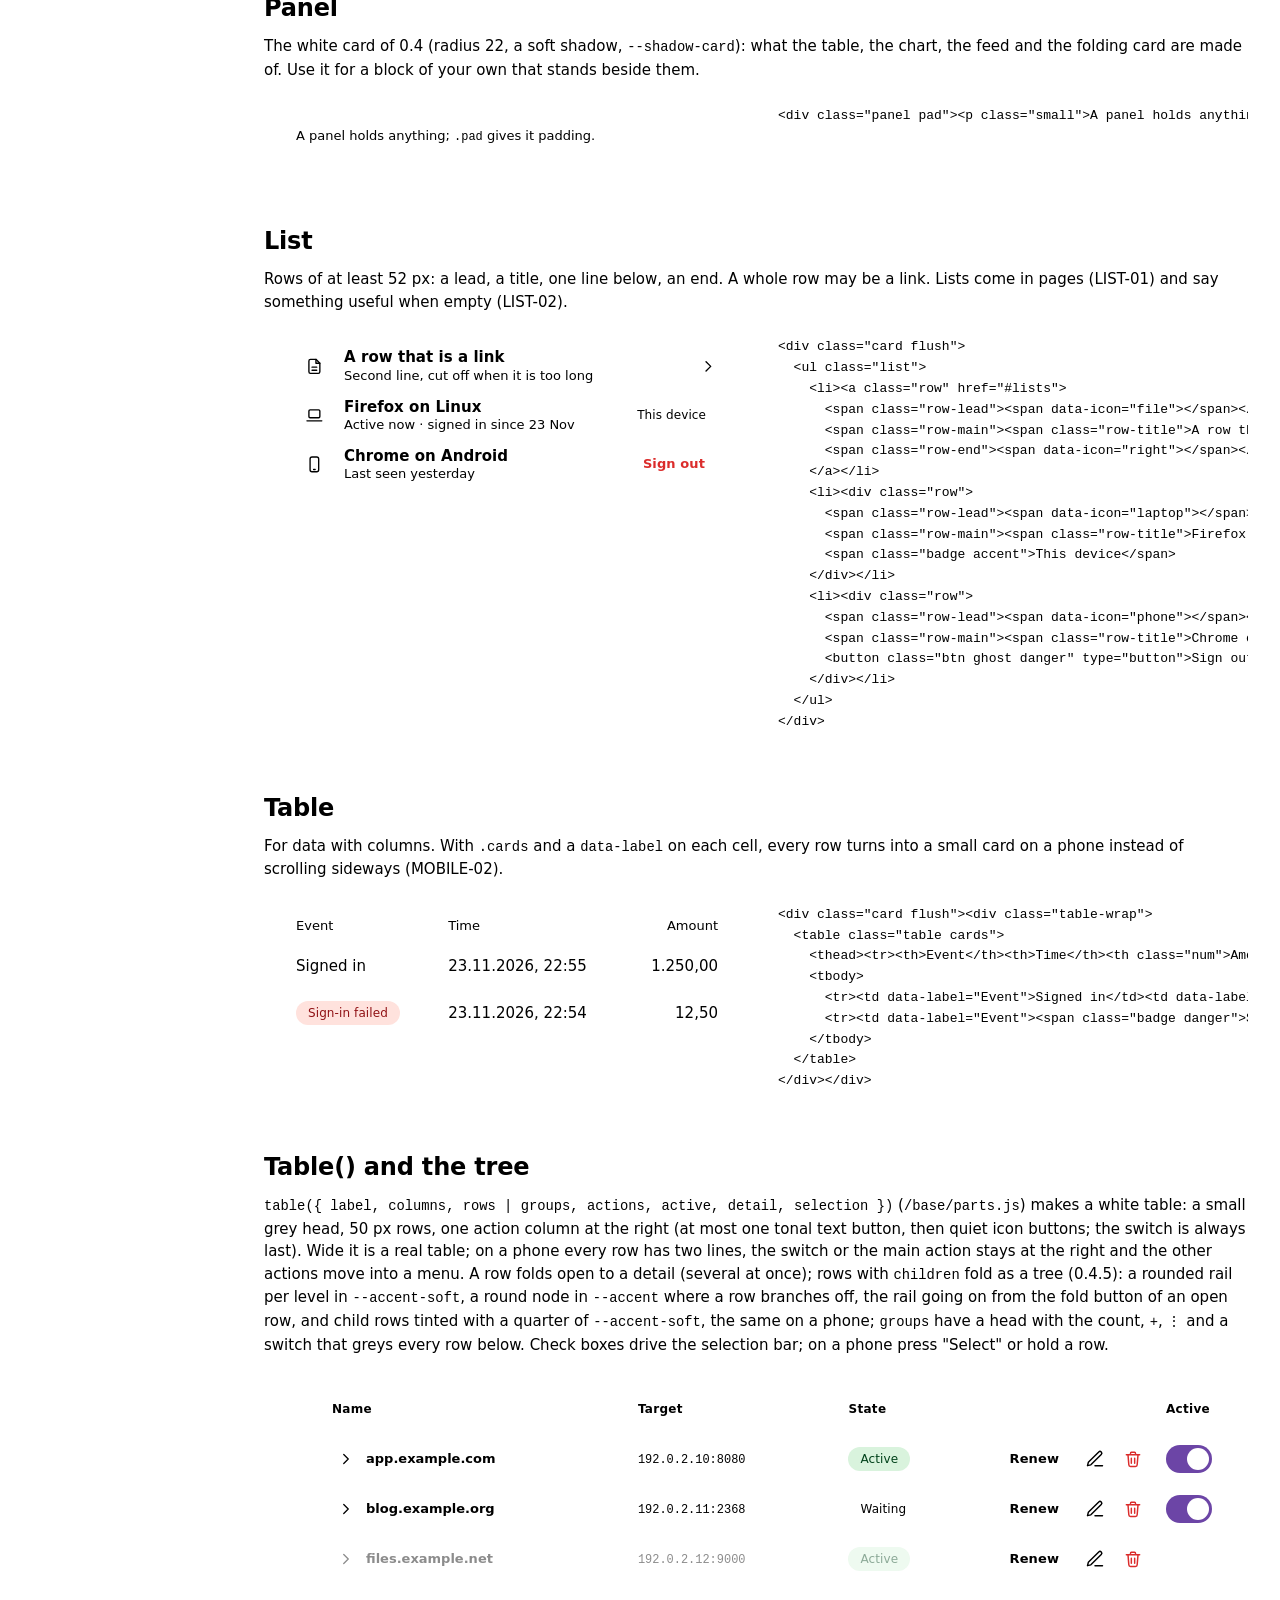
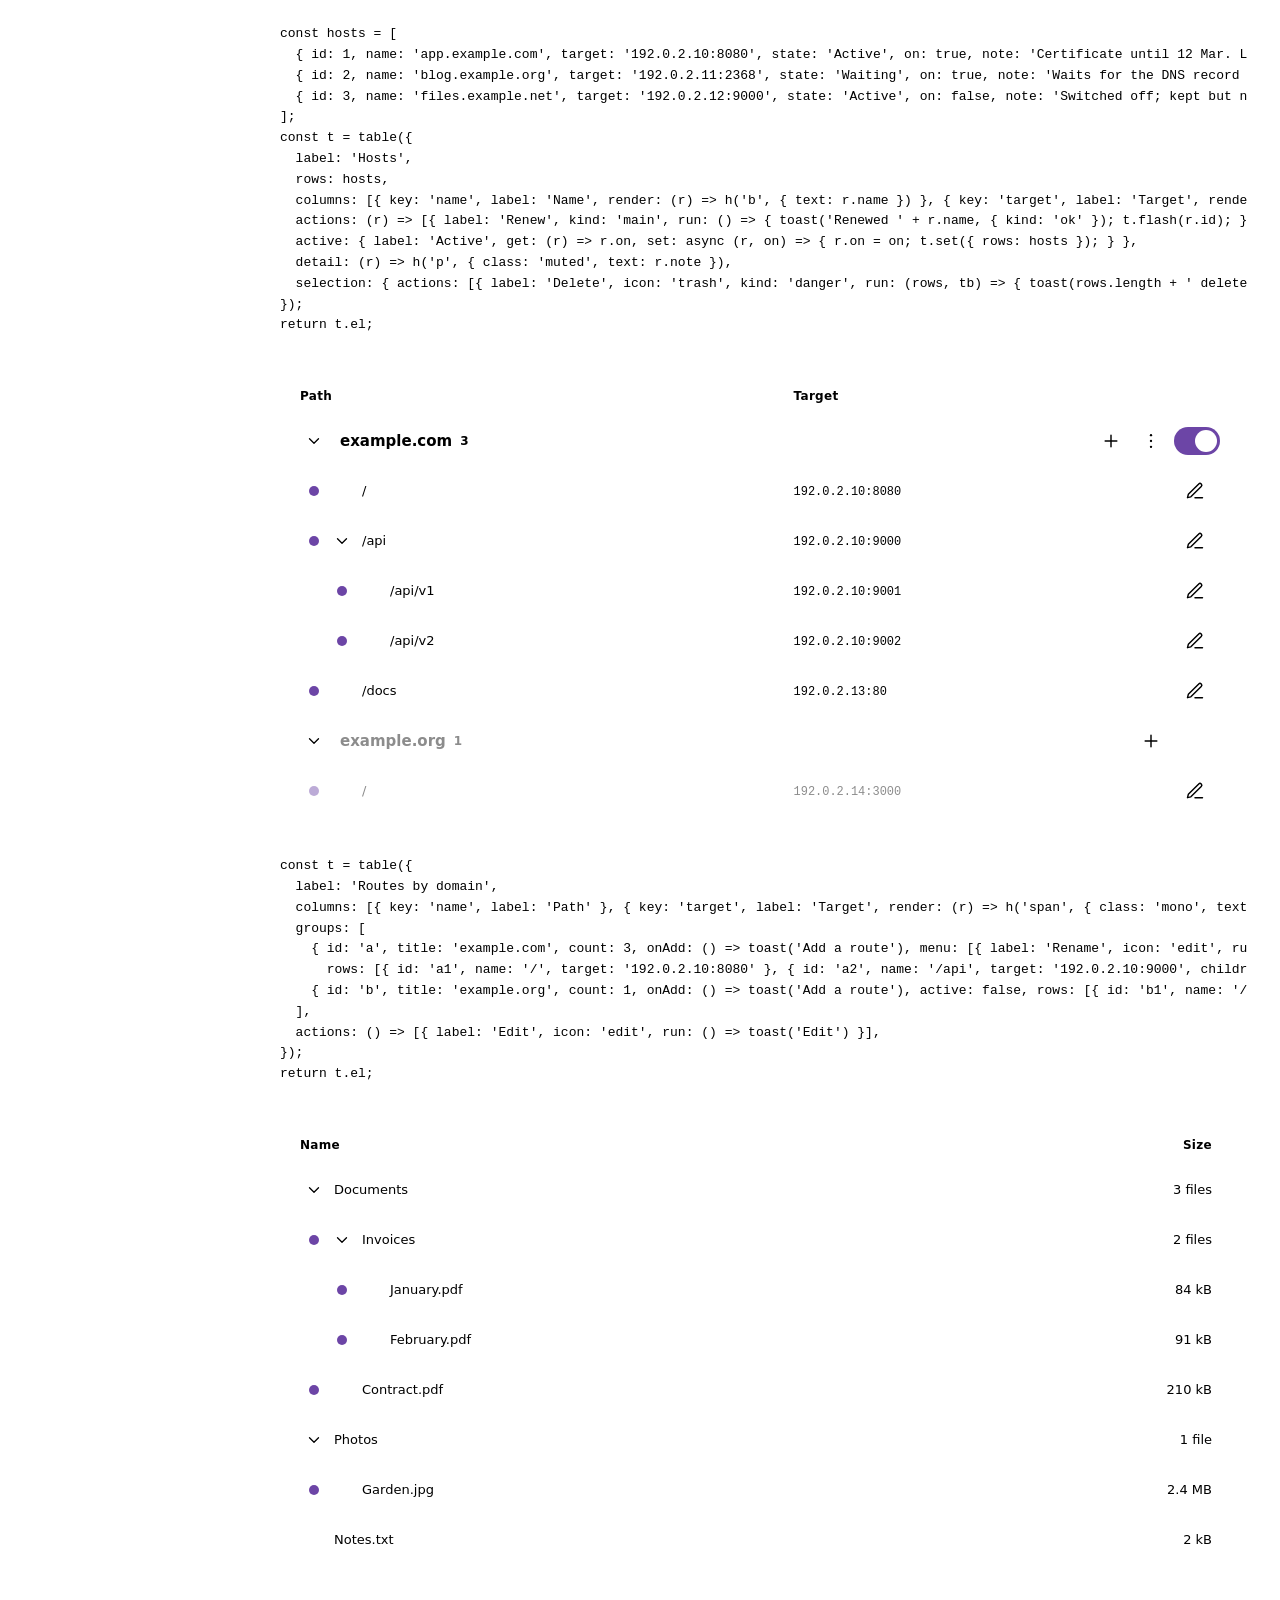
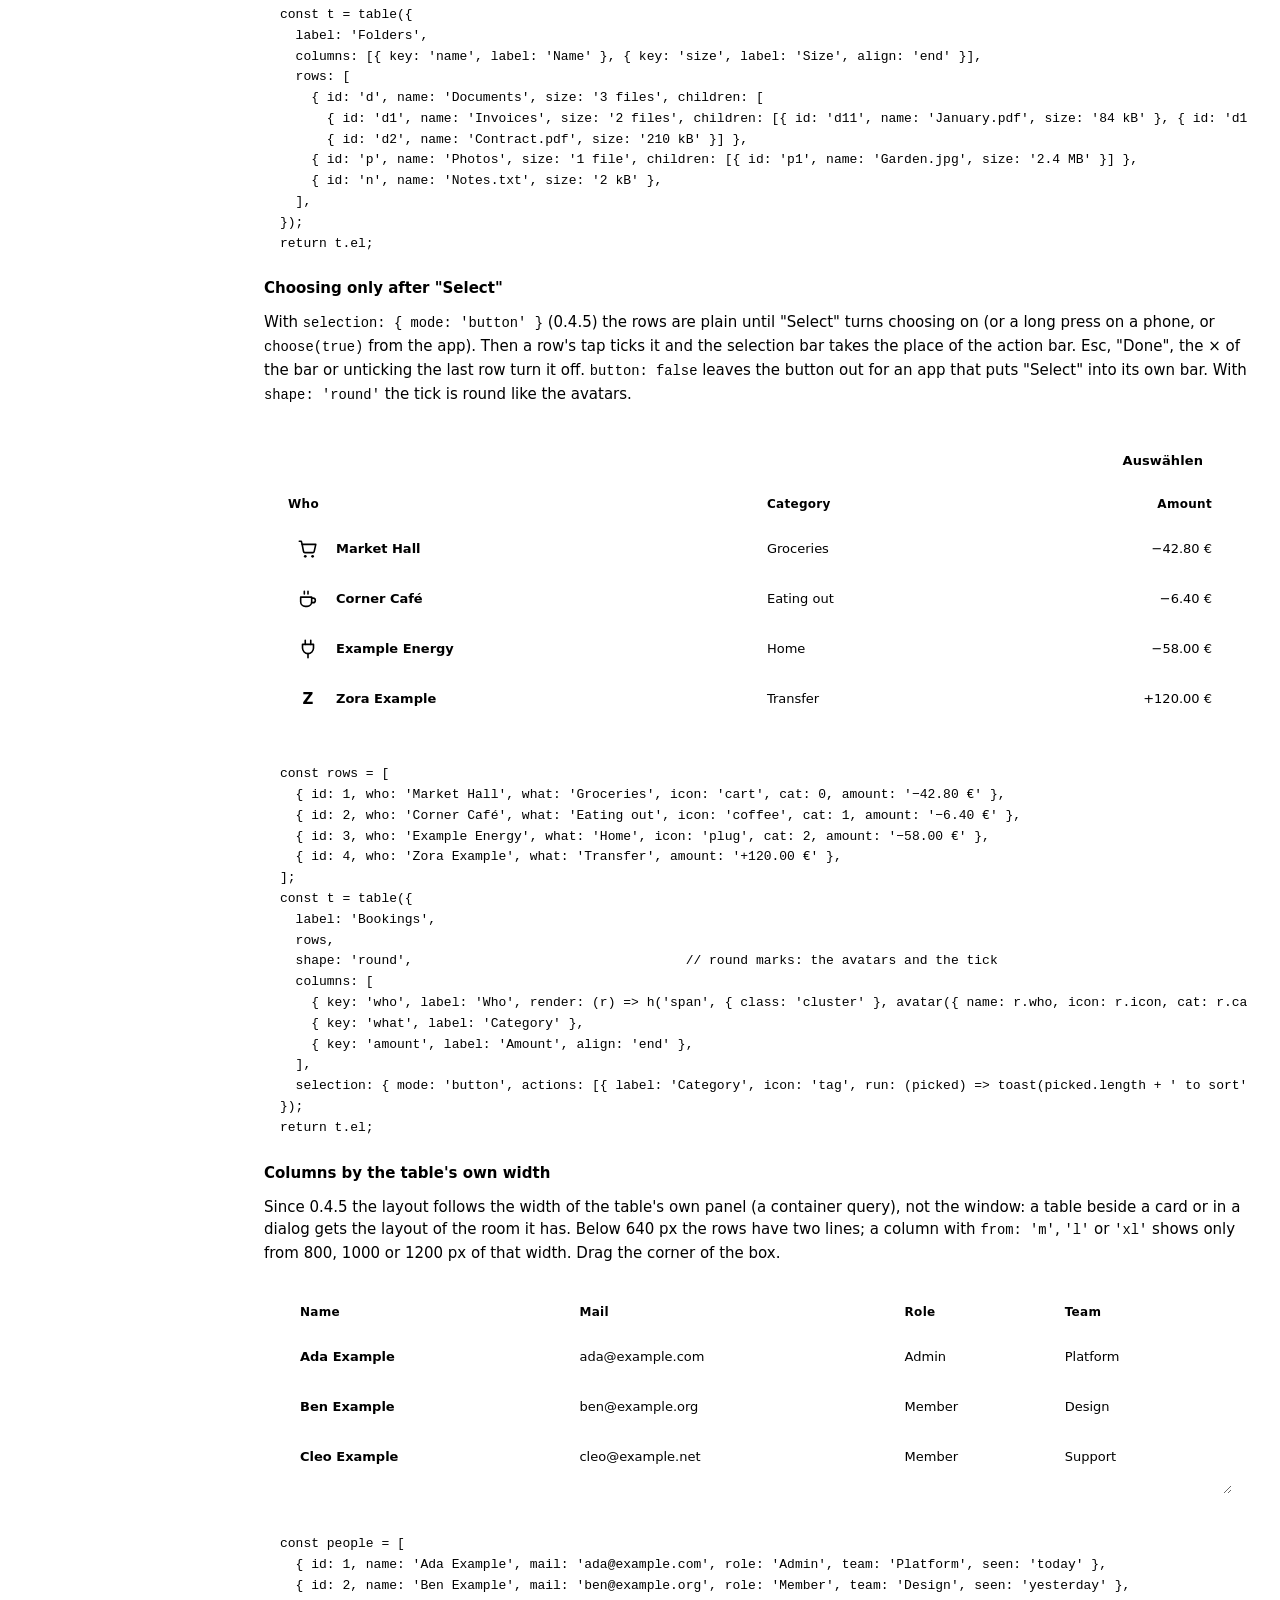
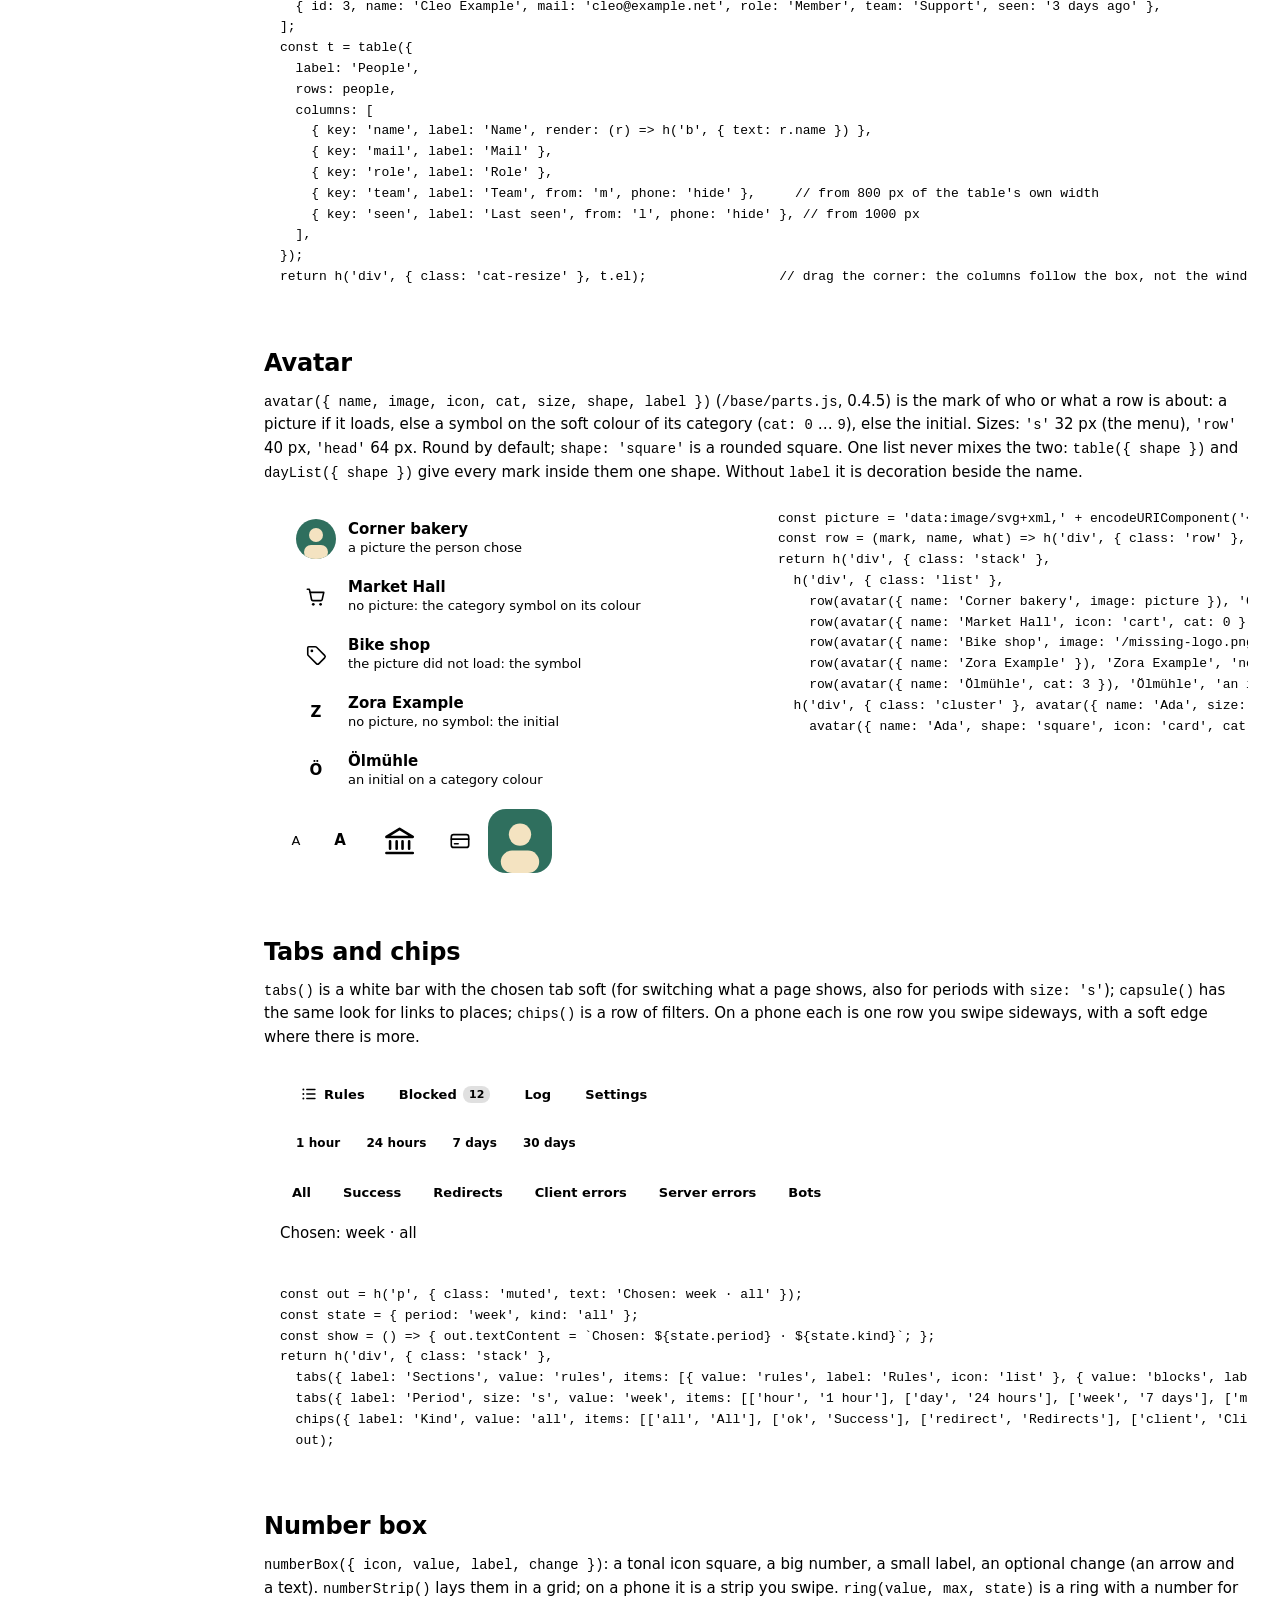
==== commit 9fa162df: "0.4.5: dayList(), the endless list by day with sticky bands (decision 94) A card per day, its band s" ====
--- a/ui/catalog.html
+++ b/ui/catalog.html
@@ -385,6 +385,12 @@
         <div class="cat-demo" data-run="timeline" data-inline></div>
       </section>
 
+      <section class="cat-item wide" id="daylist">
+        <h2 class="h1">Day list (endless)</h2>
+        <p class="muted"><code class="mono">dayList({ label, load, day, row, dayValue, selection, shape })</code> (0.4.5) is the endless list by day: a white card per day whose band (the date, and at the right a value such as the day's sum or the balance at its end) sticks flush under the top bar while the day is read, turns to glass and is pushed away by the next day. Scrolling down loads older days, scrolling up newer ones; the page keeps its place when rows come in above. <code class="mono">load({ dir, cursor, limit })</code> answers like a list of the server, <code class="mono">{ items, next }</code>. With <code class="mono">selection</code>, "Select" turns choosing on: the round tick takes the place of the avatar and a tap ticks a row. Expected rows (<code class="mono">quiet</code>) are in italics. The example has 30 days back and 10 ahead.</p>
+        <div class="cat-demo" data-run="dayList" data-inline></div>
+      </section>
+
       <section class="cat-item wide" id="foldcard">
         <h2 class="h1">Folding card</h2>
         <p class="muted"><code class="mono">foldCard({ title, sub, lead, actions, body })</code>: a card whose head opens its body (the body can be made on first opening). The head is a button with <code class="mono">aria-expanded</code>; actions sit beside it.</p>
--- a/ui/base.css
+++ b/ui/base.css
@@ -861,6 +861,51 @@
   .t-ln::before, .t-ln::after, .t-fold::after, .t-fold-gap::before { background: CanvasText; }
 }
 
+/* ---------- dayList (0.4.5, decision 94): a white card per day, its band sticks flush under the top bar (--day-top) and turns to glass while it rides along ---------- */
+.day-list { display: flex; flex-direction: column; overflow-anchor: none; }     /* the list keeps the place itself when rows come in above (Safari has no scroll anchoring) */
+.day-tools { display: flex; justify-content: flex-end; margin-bottom: var(--s2); }
+.day-days { display: flex; flex-direction: column; gap: var(--s3); }
+.day { background: var(--surface); border-radius: var(--r-l); box-shadow: var(--shadow-card); overflow: clip; }
+.day-head { position: sticky; top: var(--day-top, 0px); z-index: 3; display: flex; align-items: center; justify-content: space-between; gap: var(--s3); min-height: 44px; margin: 0; padding: 8px 16px; background: var(--surface); font: 700 var(--text-s)/1.3 var(--font); transition: background var(--dur) var(--ease), box-shadow var(--dur) var(--ease); }
+.day-head.stuck { background: var(--glass-strong); backdrop-filter: var(--blur-bar); -webkit-backdrop-filter: var(--blur-bar); box-shadow: 0 1px 0 var(--glass-edge), 0 8px 18px -12px color-mix(in oklab, var(--text) 40%, transparent); }
+.day-label { min-width: 0; overflow: hidden; text-overflow: ellipsis; white-space: nowrap; }
+.day-label.today { flex: none; padding: 3px 10px; border-radius: var(--r-full); background: var(--text); color: var(--bg); }
+.day.future .day-label:not(.today) { color: var(--text-2); }
+.day-value { flex: none; color: var(--text-2); font-variant-numeric: tabular-nums; white-space: nowrap; }
+.day-rows { list-style: none; margin: 0; padding: 0 0 6px; }
+.day-item { position: relative; }
+.day-item + .day-item::before { content: ""; position: absolute; z-index: 1; top: 0; left: 16px; right: 16px; border-top: 1px solid var(--hair); }
+.day-row { display: flex; align-items: center; gap: 12px; width: 100%; min-height: 60px; padding: 8px 16px; border: 0; background: none; color: inherit; font: inherit; text-align: left; }
+button.day-row { cursor: pointer; -webkit-tap-highlight-color: transparent; }
+@media (hover: hover) { button.day-row:hover { background: color-mix(in oklab, var(--accent) 6%, transparent); } }
+button.day-row:focus-visible { outline: 2px solid var(--accent-ink); outline-offset: -3px; border-radius: 14px; }
+.day-item.selected .day-row { background: var(--accent-soft); }
+.day-lead { flex: none; display: grid; place-items: center; min-width: 22px; }
+.day-lead.has-mark { width: 40px; height: 40px; }
+.day-lead > * { grid-area: 1 / 1; }
+.day-text { flex: 1 1 auto; min-width: 0; display: flex; flex-direction: column; gap: 2px; }
+.day-title { font: 600 var(--text-m)/1.3 var(--font); overflow: hidden; text-overflow: ellipsis; white-space: nowrap; }
+.day-sub { font-size: var(--text-s); color: var(--text-2); overflow: hidden; text-overflow: ellipsis; white-space: nowrap; }
+.day-amount { flex: none; font: 600 var(--text-m)/1.3 var(--font); font-variant-numeric: tabular-nums; white-space: nowrap; text-align: right; }
+.day-row.quiet :is(.day-title, .day-sub, .day-amount) { font-style: italic; font-weight: 500; color: var(--text-2); }
+.day-edge { display: flex; justify-content: center; min-height: 1px; }
+.day-edge .loading { padding: var(--s4); }
+.day-error { display: flex; flex-wrap: wrap; align-items: center; justify-content: center; gap: var(--s3); padding: var(--s3); color: var(--text-2); font-size: var(--text-s); }
+.day-empty .empty { border: 0; background: none; box-shadow: none; }
+/* the tick: the base's check box drawn on a row that is a button (a check box cannot sit inside a button); it takes the place of the lead while choosing */
+.tick { display: none; position: relative; width: 22px; height: 22px; border: 2px solid var(--line-strong); border-radius: 7px; background: var(--surface); transition: background var(--dur) var(--ease), border-color var(--dur) var(--ease); }
+.tick::after { content: ""; position: absolute; left: 50%; top: 50%; width: 6px; height: 11px; border: solid transparent; border-width: 0 2.5px 2.5px 0; transform: translate(-50%, -62%) rotate(45deg); }
+.selecting .tick { display: block; }
+.selecting .day-lead > :not(.tick) { display: none; }
+.selected .tick { border-color: var(--accent-ink); background: var(--accent-ink); }
+.selected .tick::after { border-color: var(--surface); }
+@media (forced-colors: active) {
+  .day { border: 1px solid CanvasText; }
+  .tick { border-color: ButtonText; background: Canvas; }
+  .selected .tick { border-color: Highlight; background: Highlight; }
+  .selected .tick::after { border-color: HighlightText; }
+}
+
 /* ---------- categories (0.4.4, decision 87): class="cat-0" ... "cat-9" names the colour (--cat), the parts below use it ---------- */
 .cat-0 { --cat: var(--cat-0); } .cat-1 { --cat: var(--cat-1); } .cat-2 { --cat: var(--cat-2); } .cat-3 { --cat: var(--cat-3); } .cat-4 { --cat: var(--cat-4); }
 .cat-5 { --cat: var(--cat-5); } .cat-6 { --cat: var(--cat-6); } .cat-7 { --cat: var(--cat-7); } .cat-8 { --cat: var(--cat-8); } .cat-9 { --cat: var(--cat-9); }
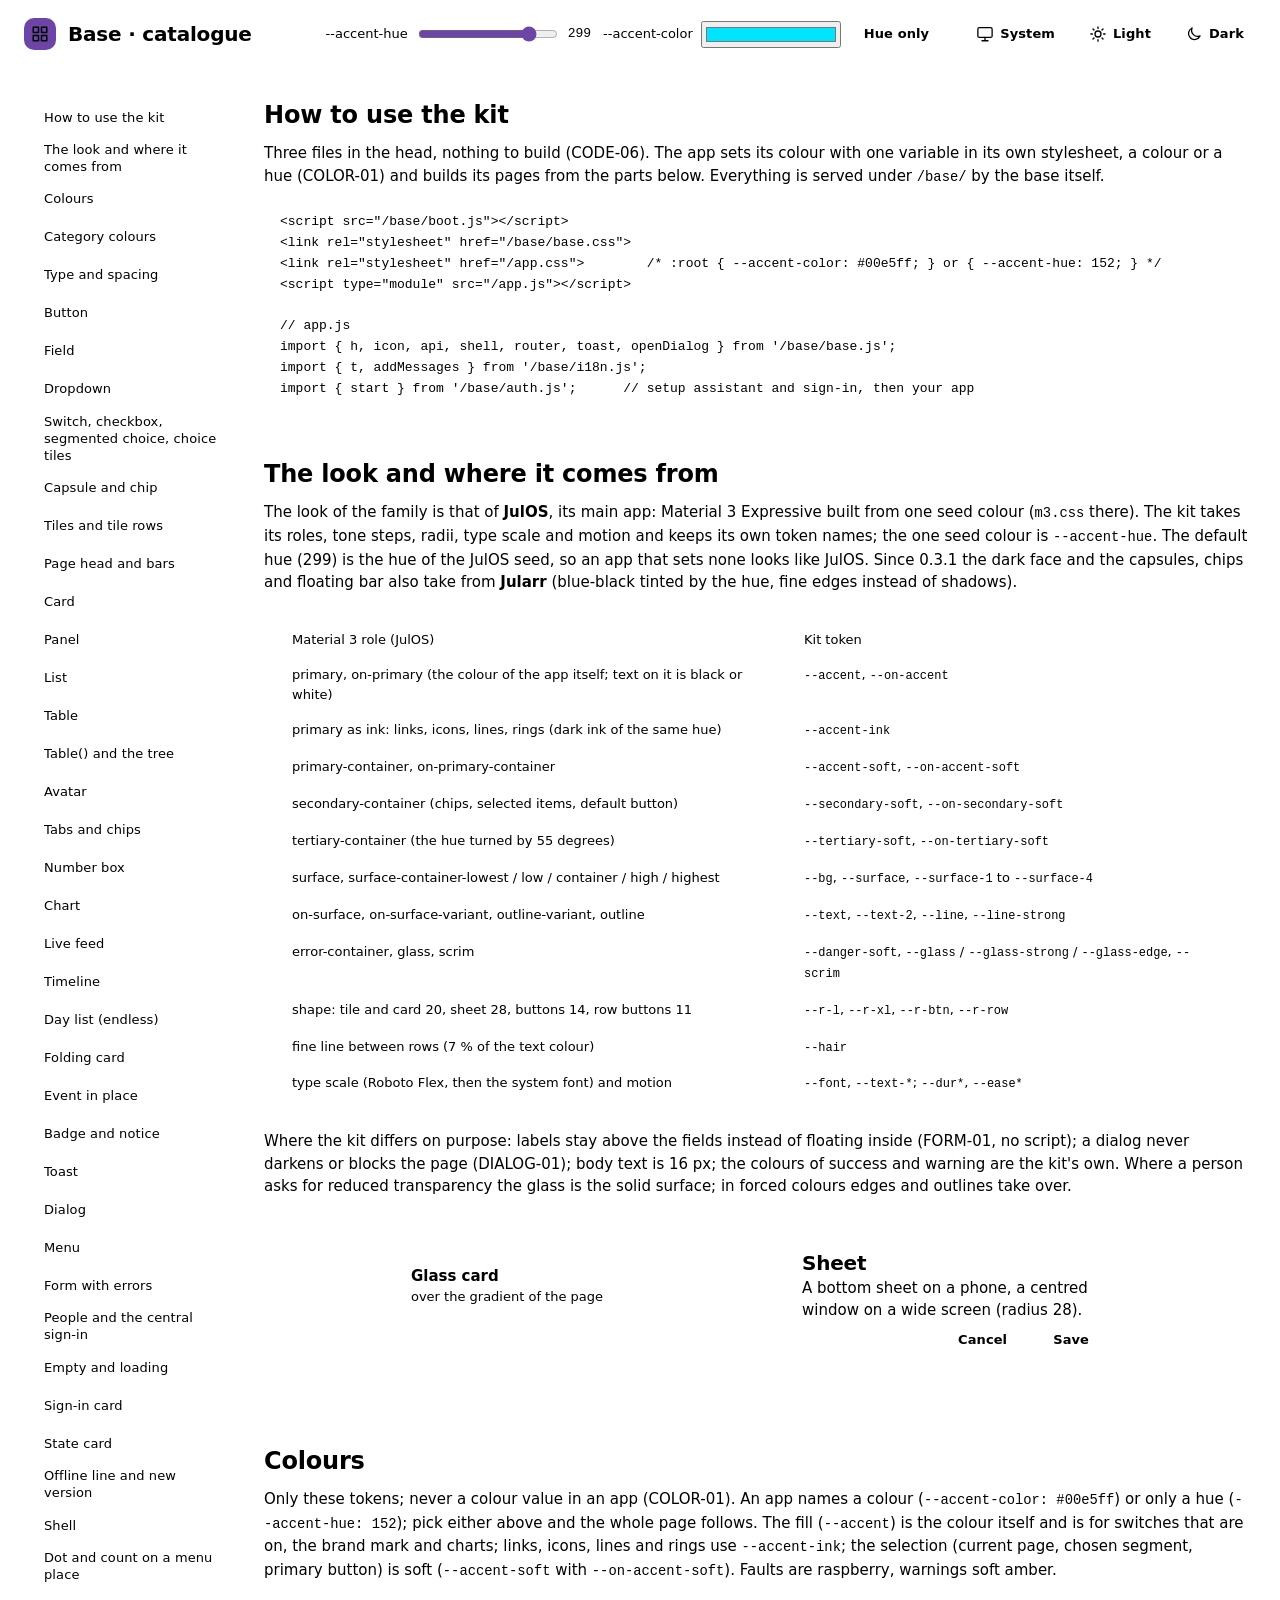
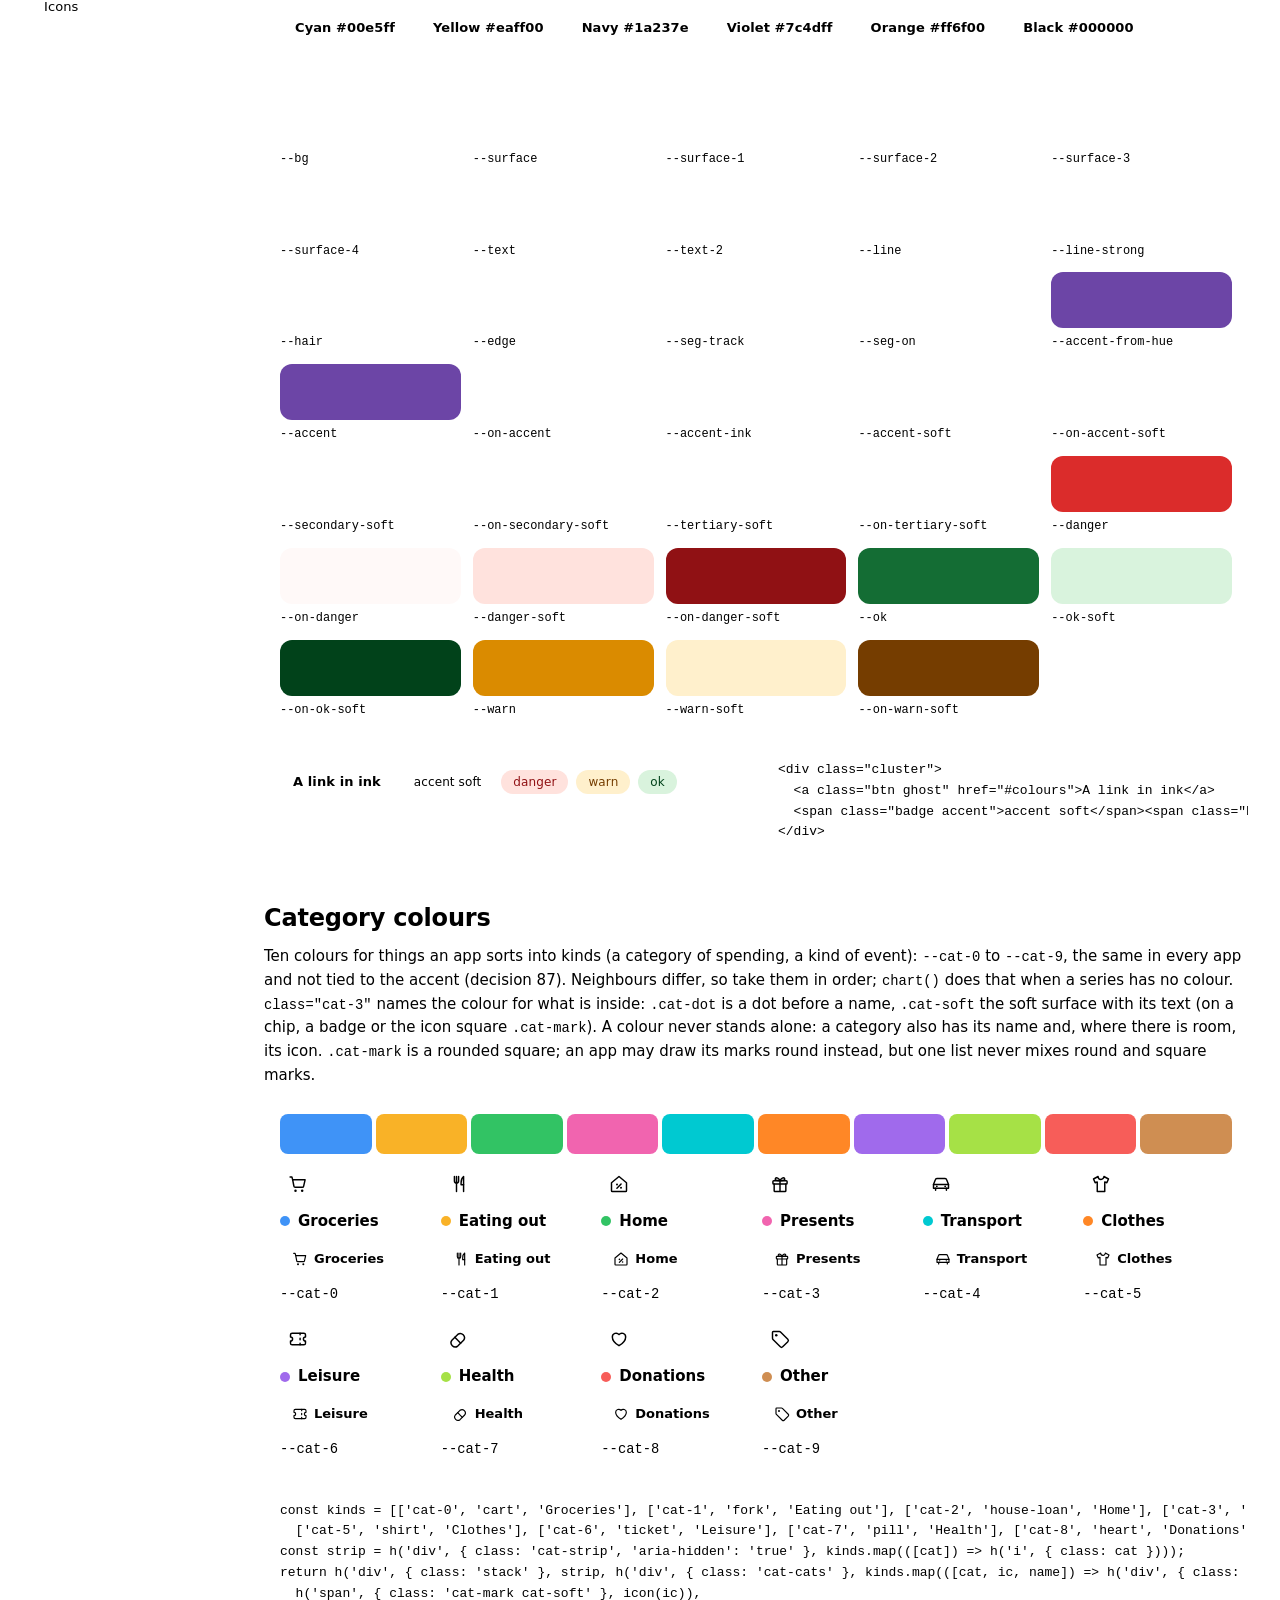
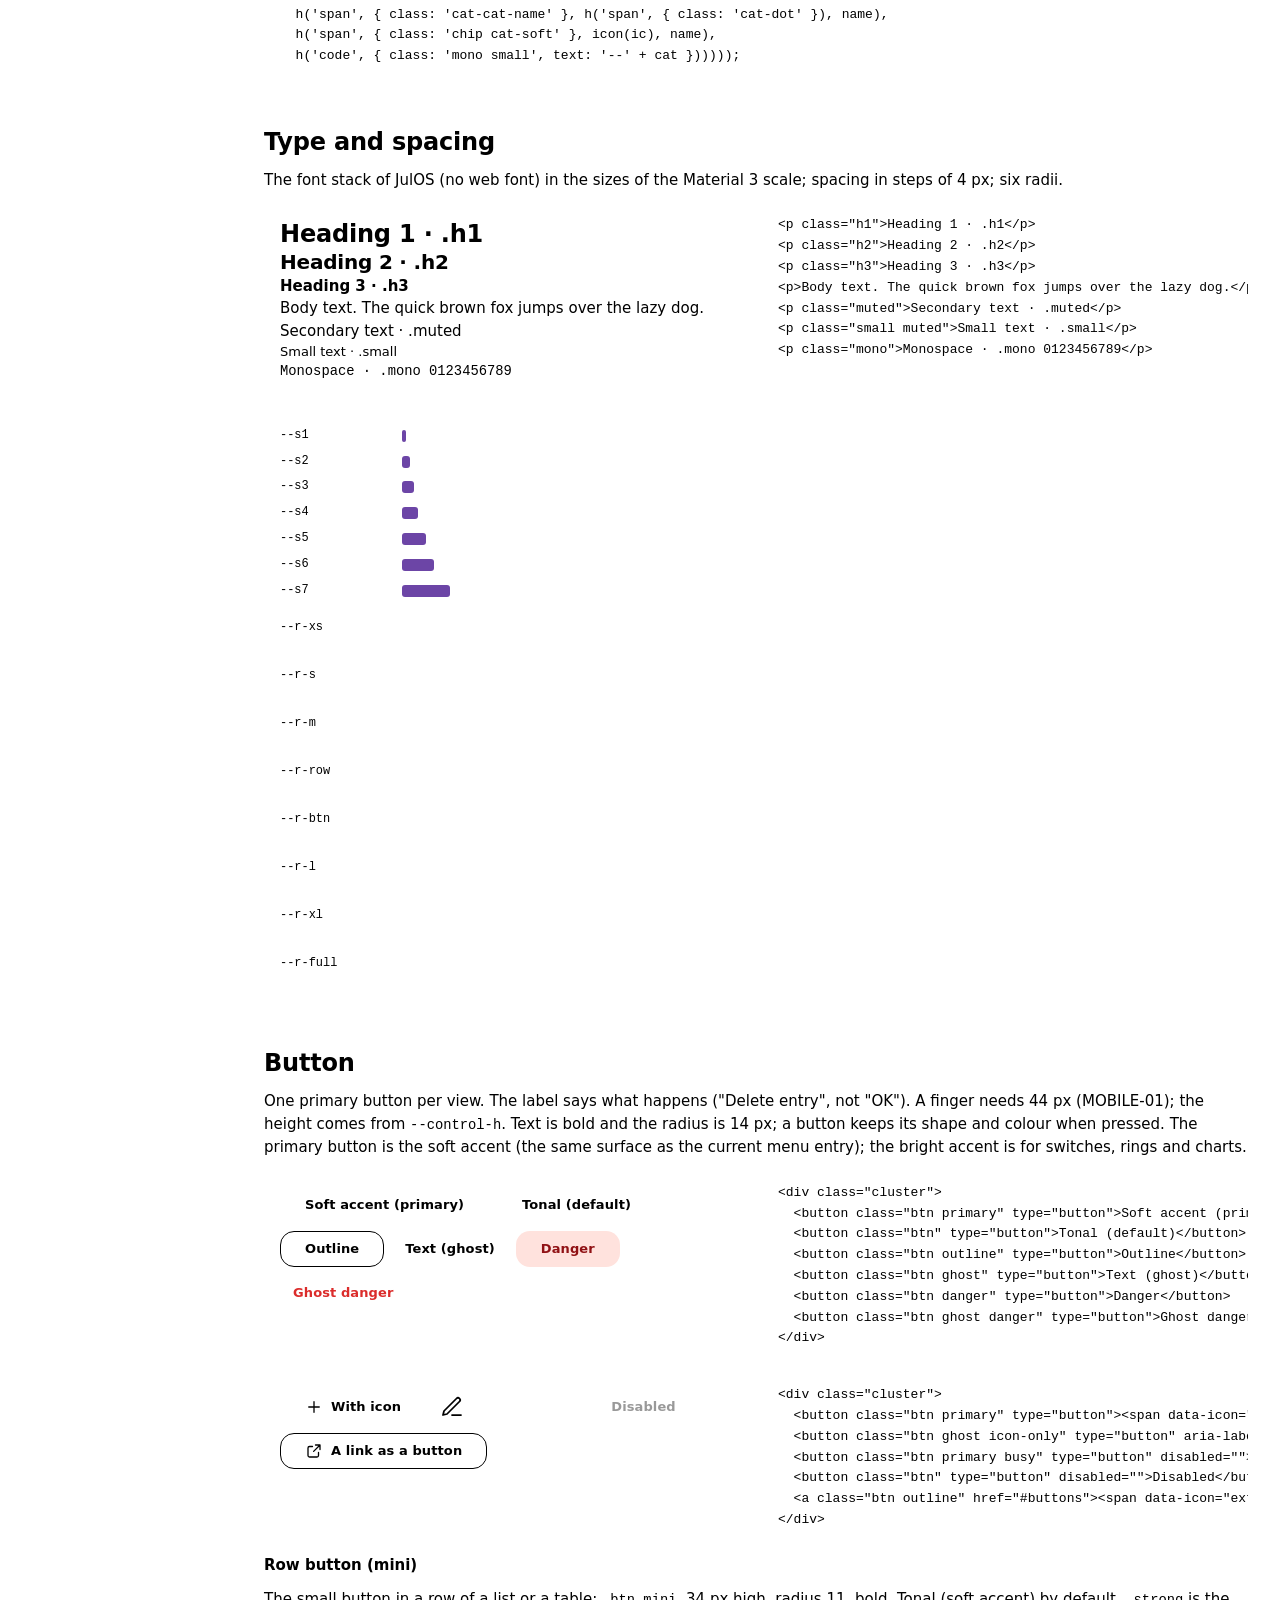
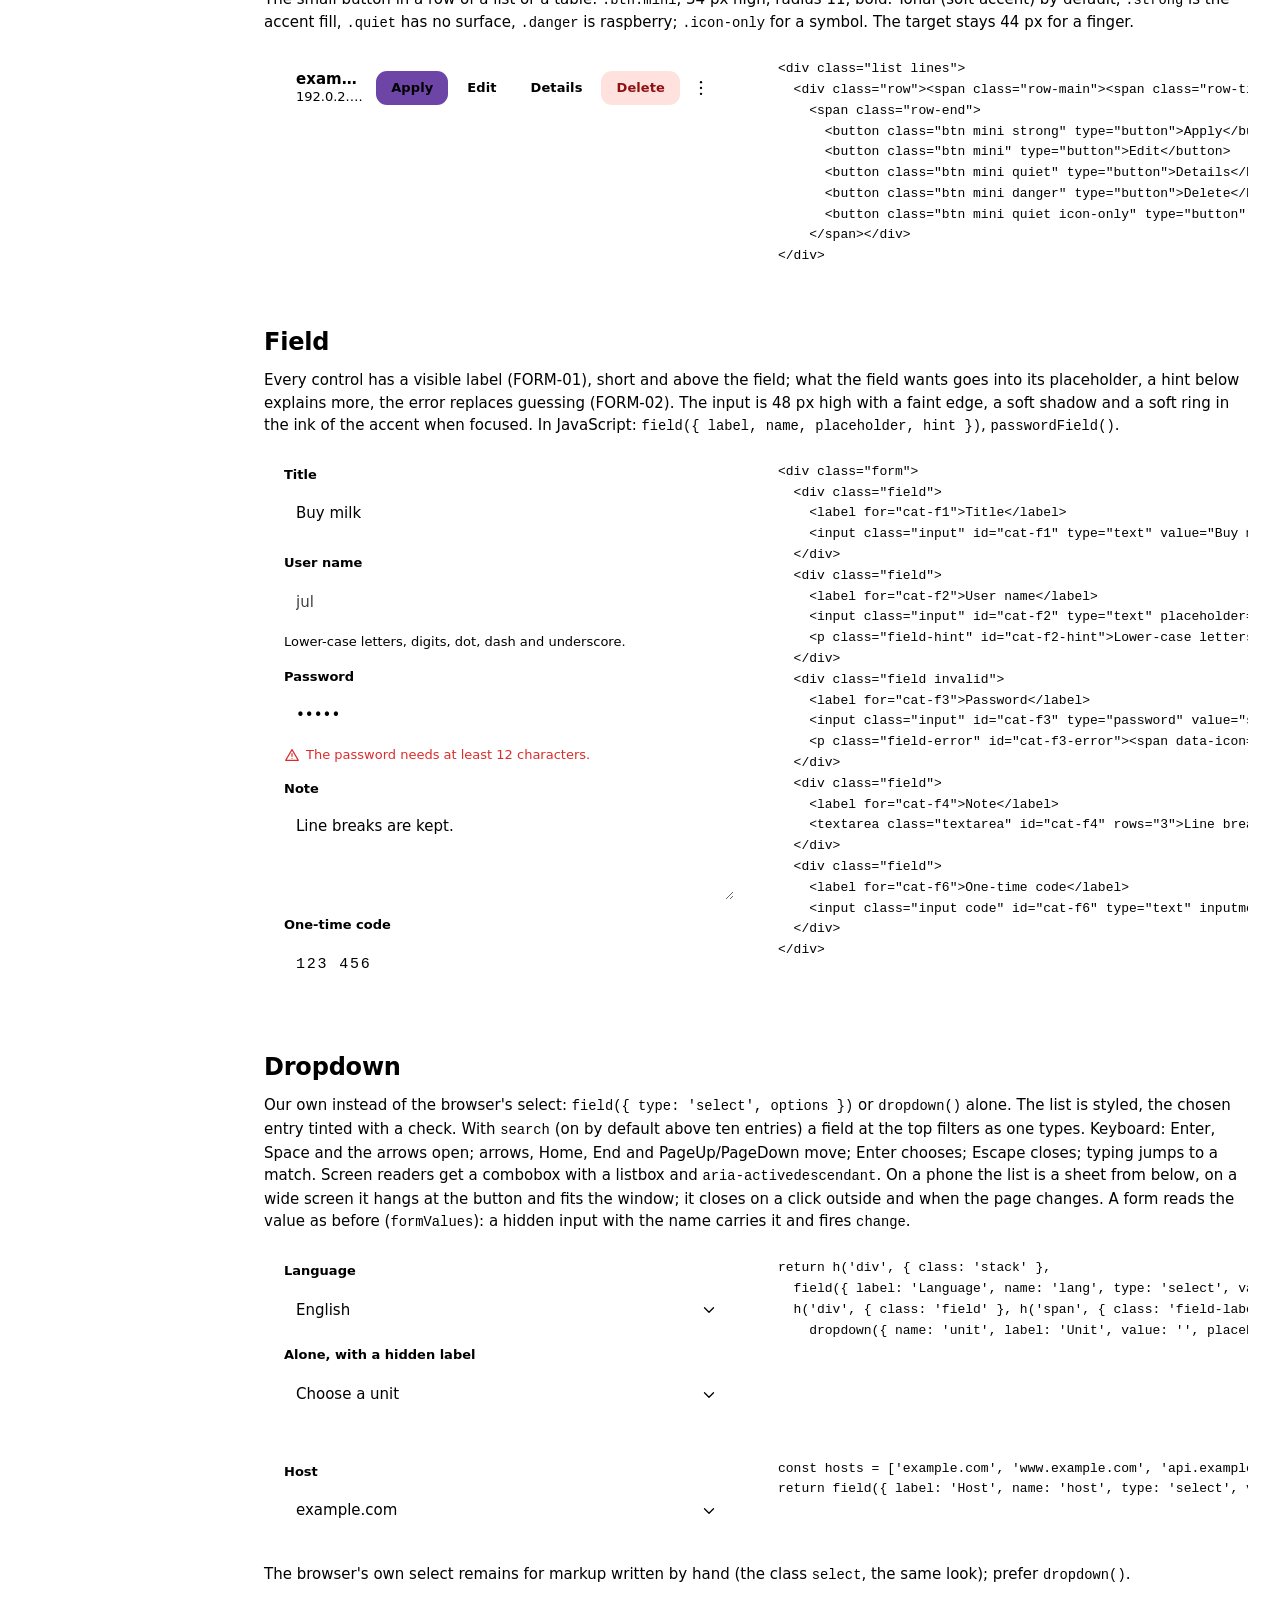
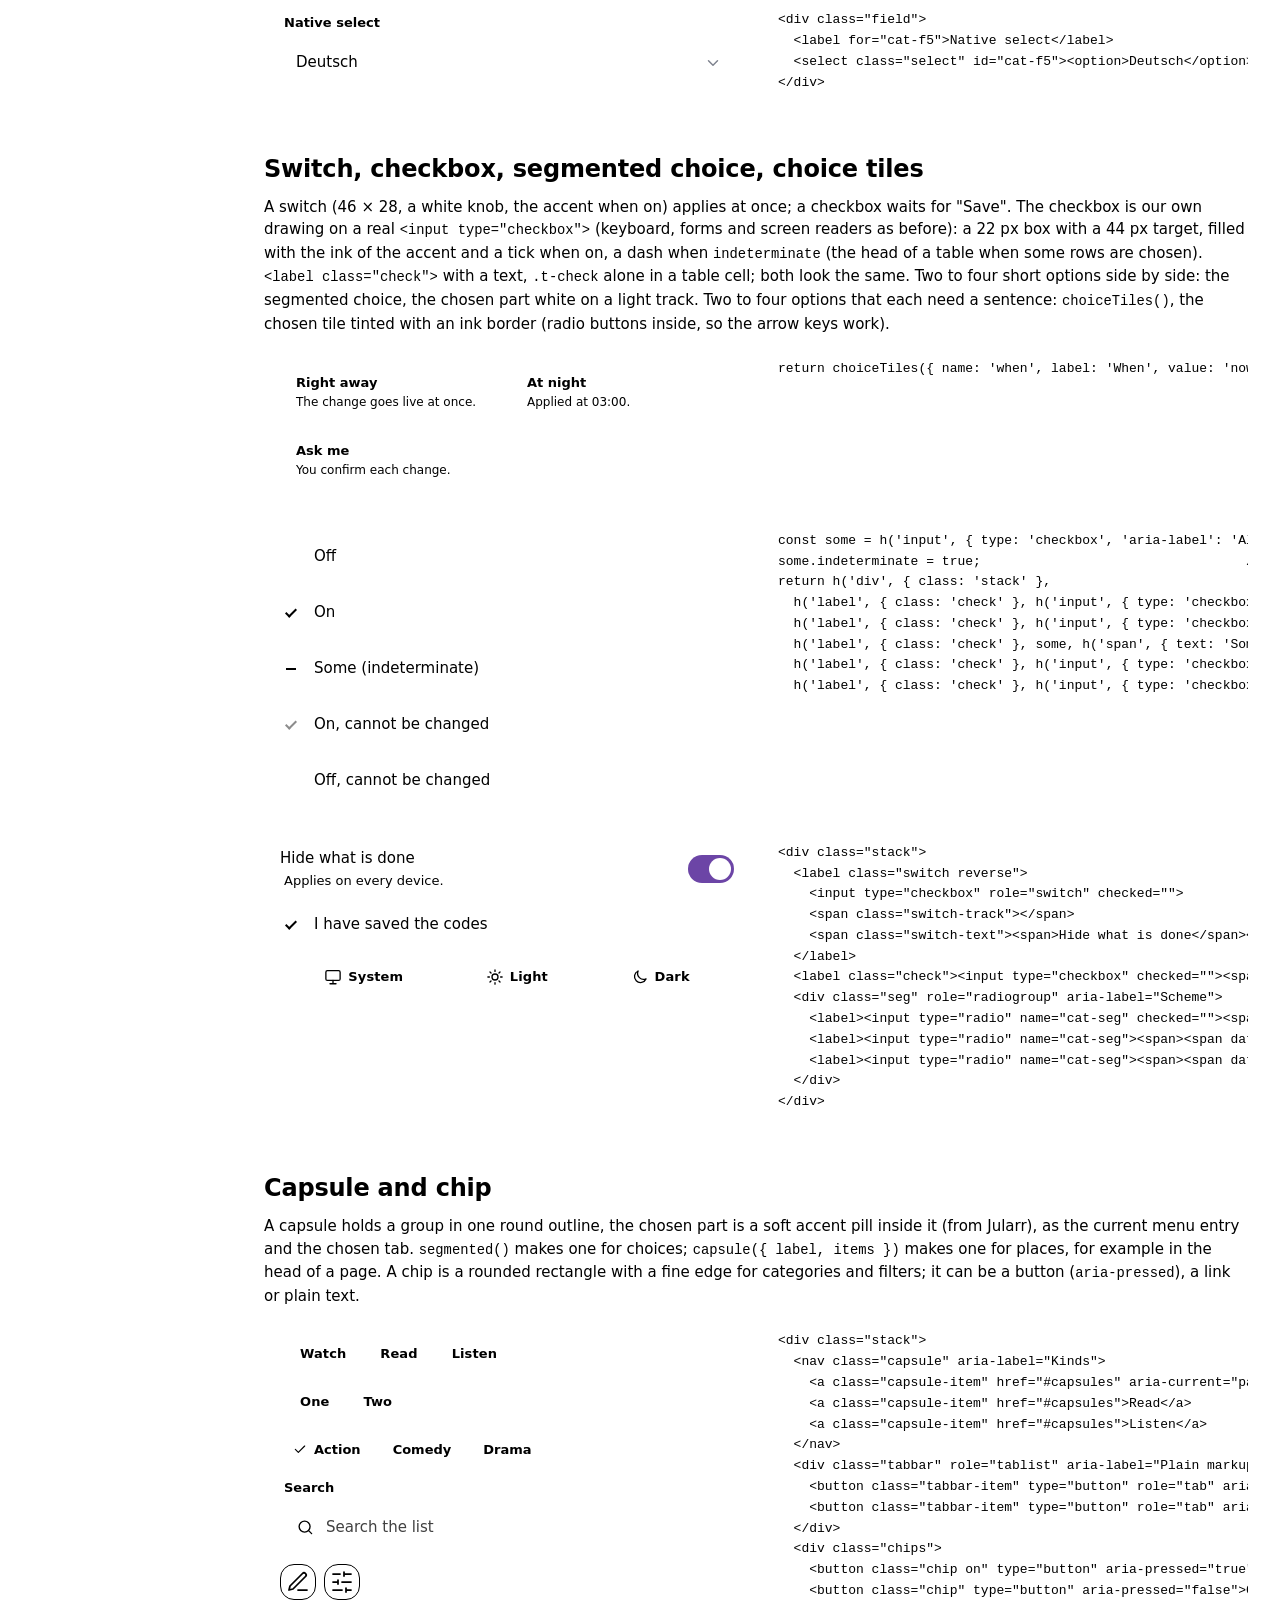
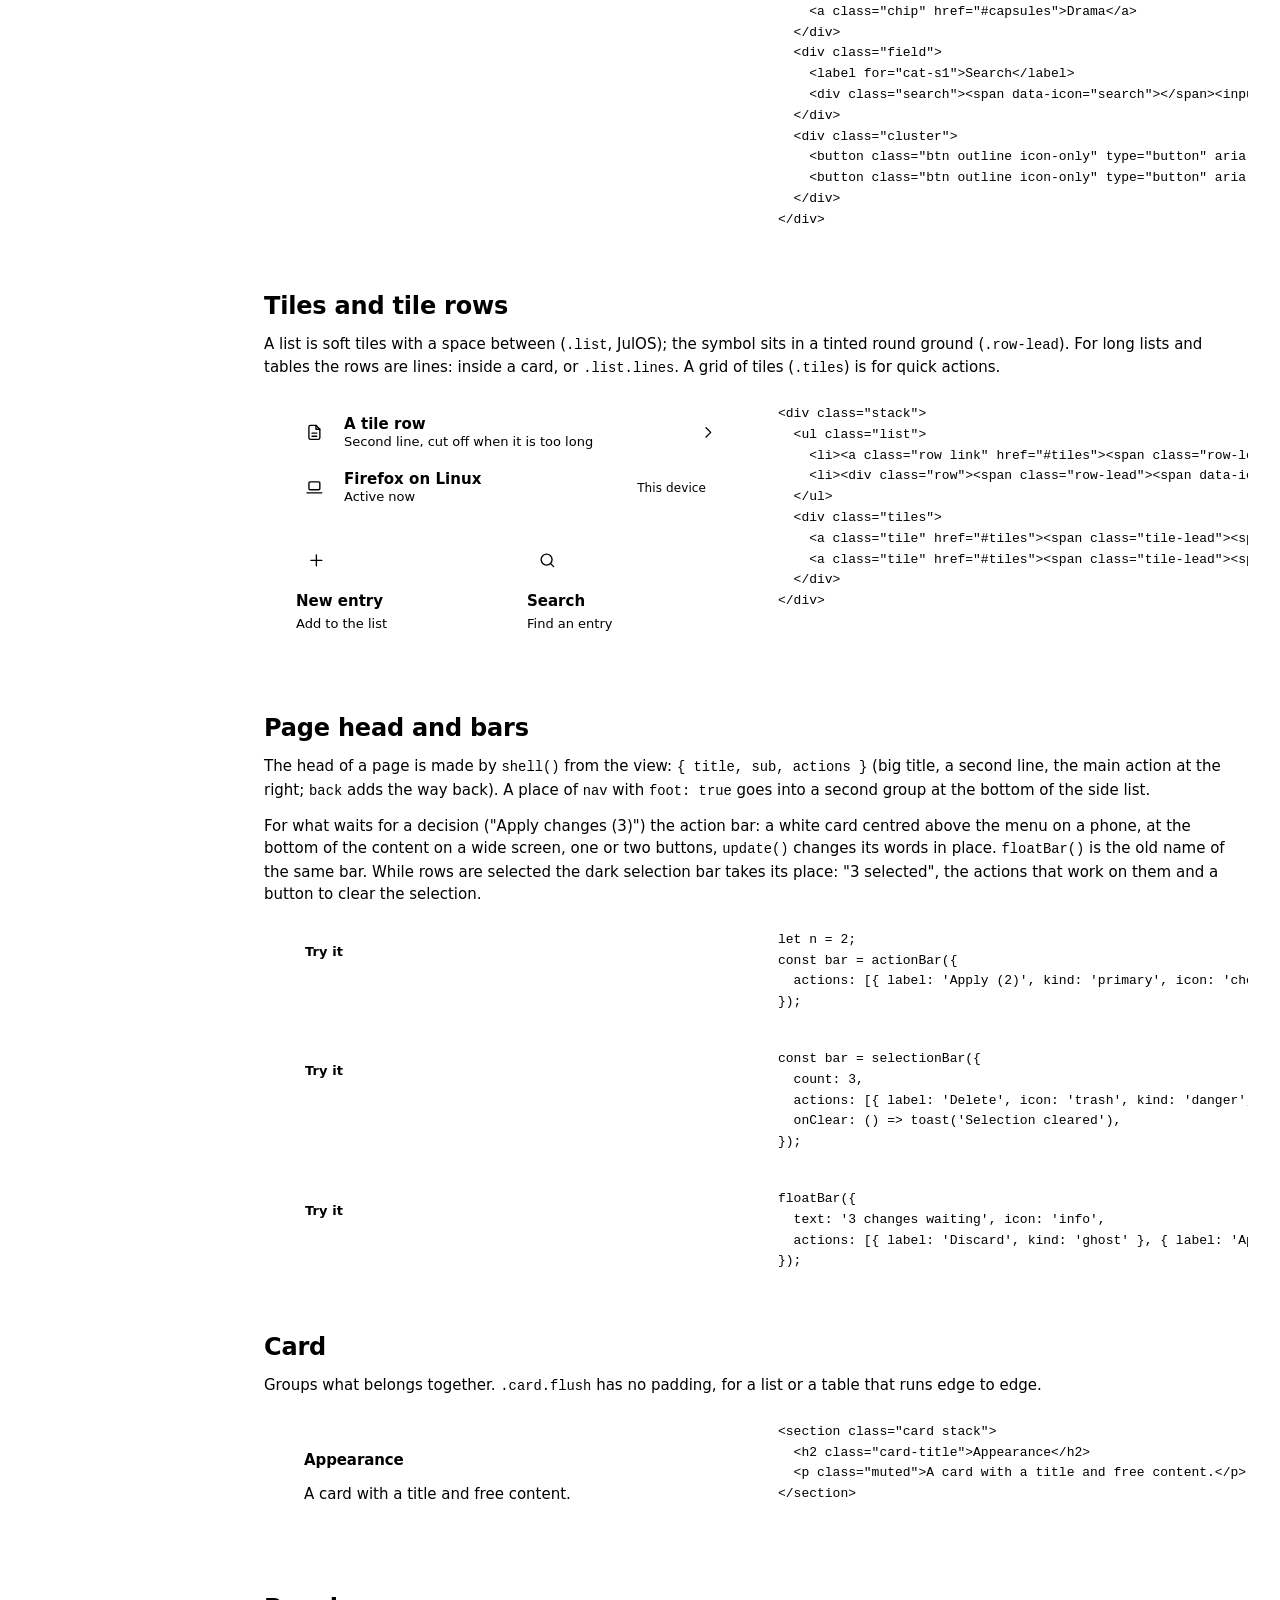
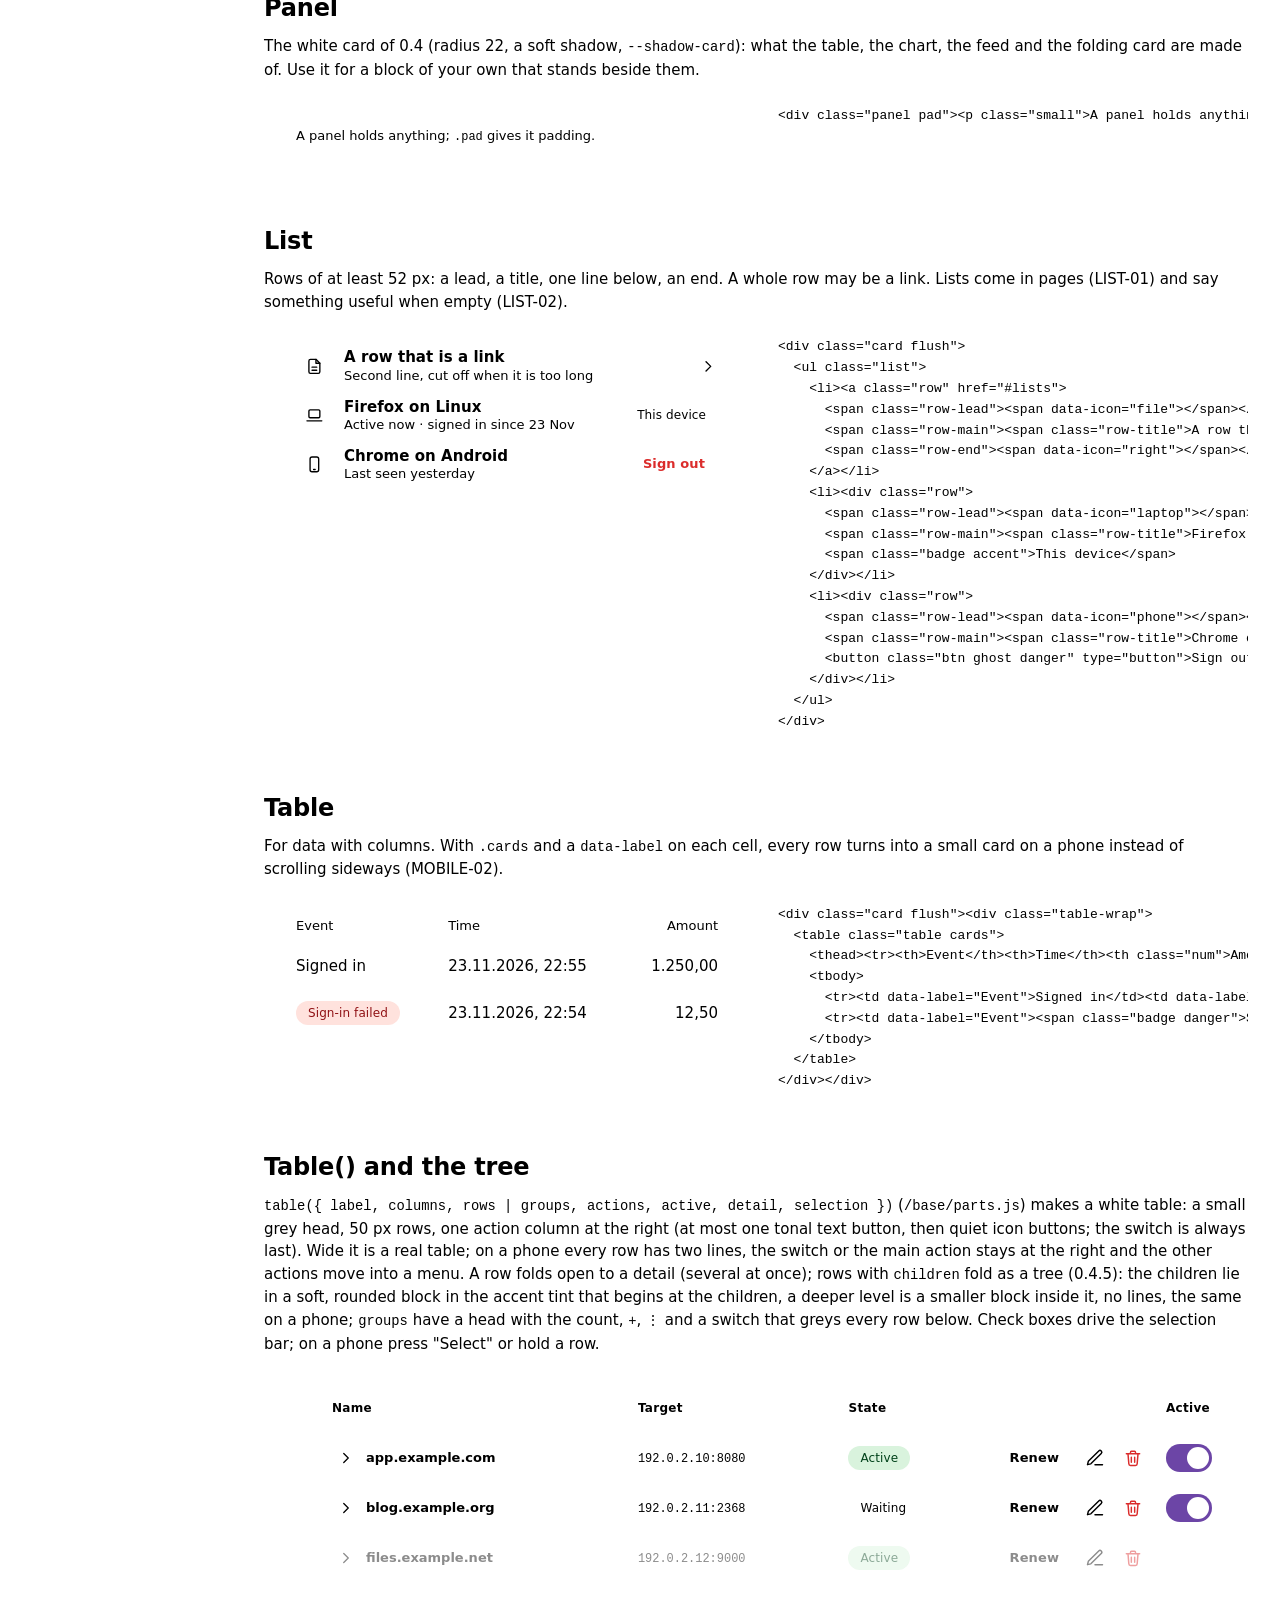
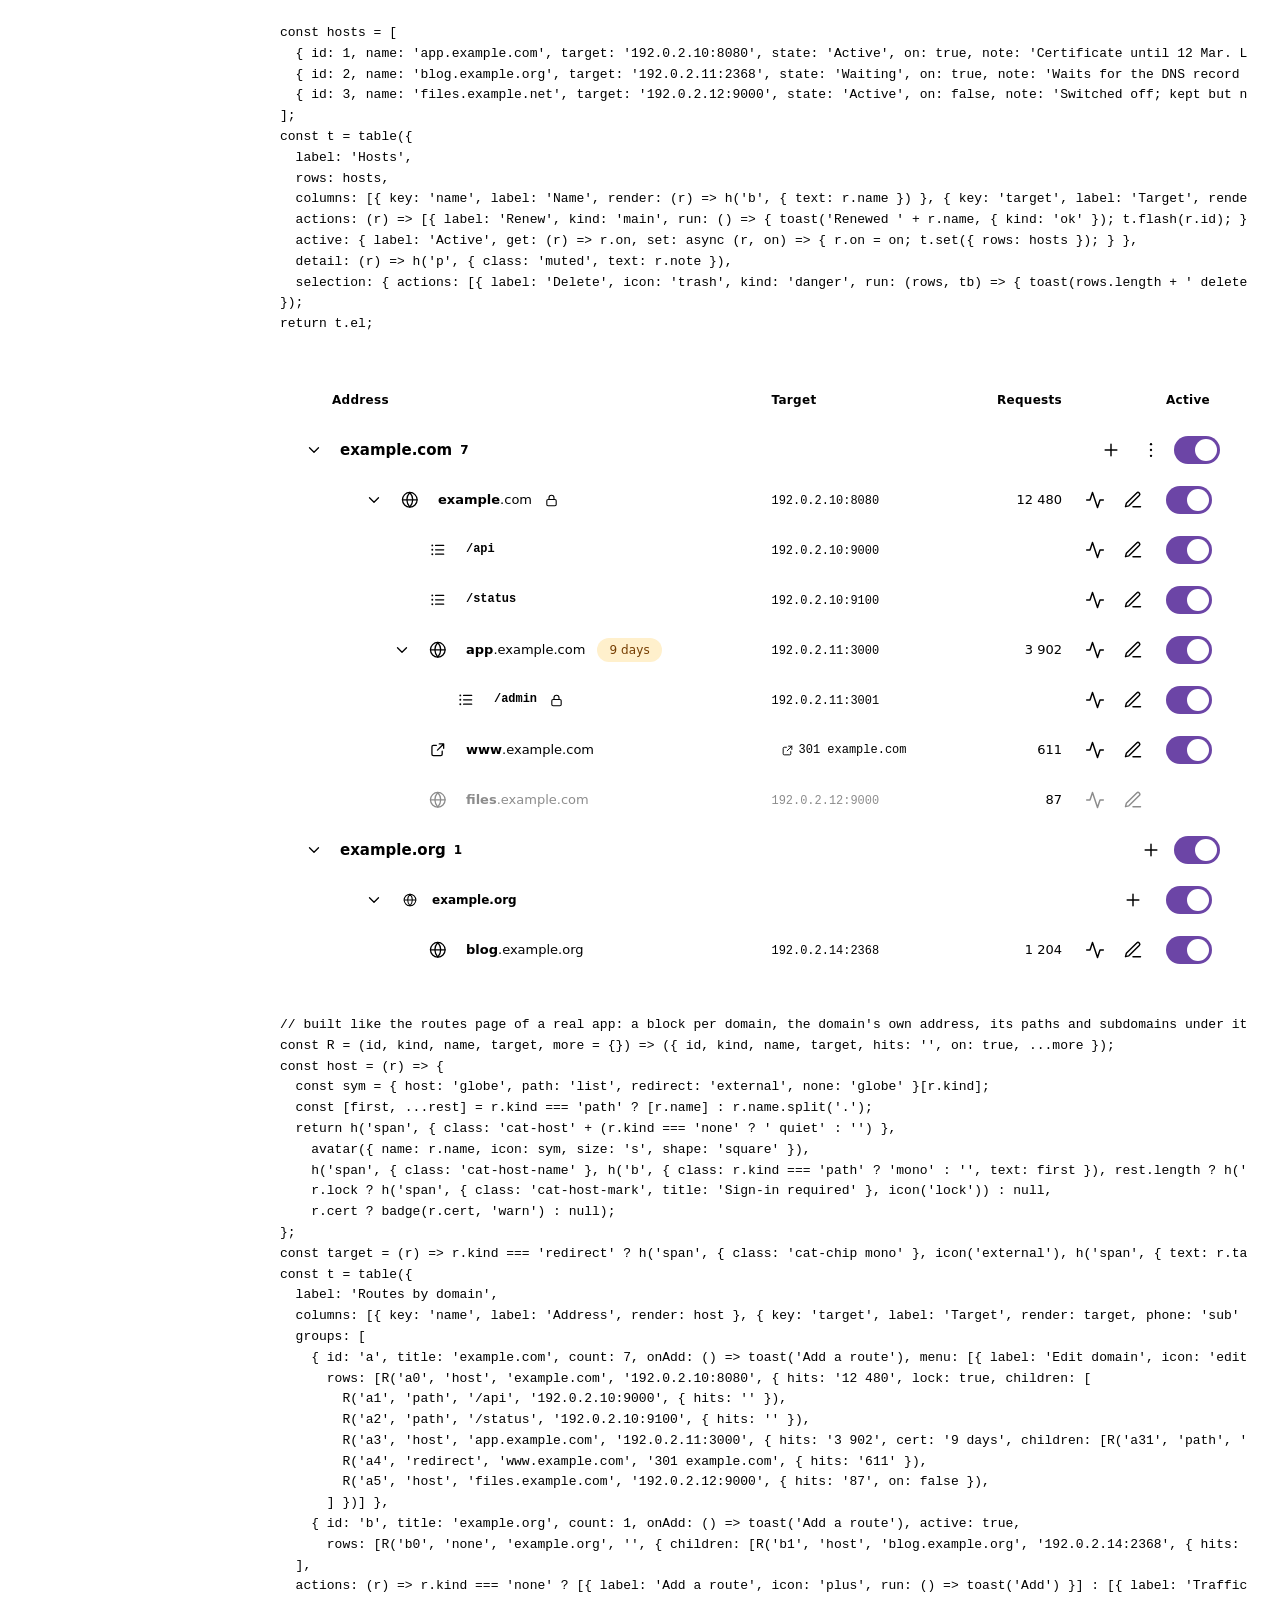
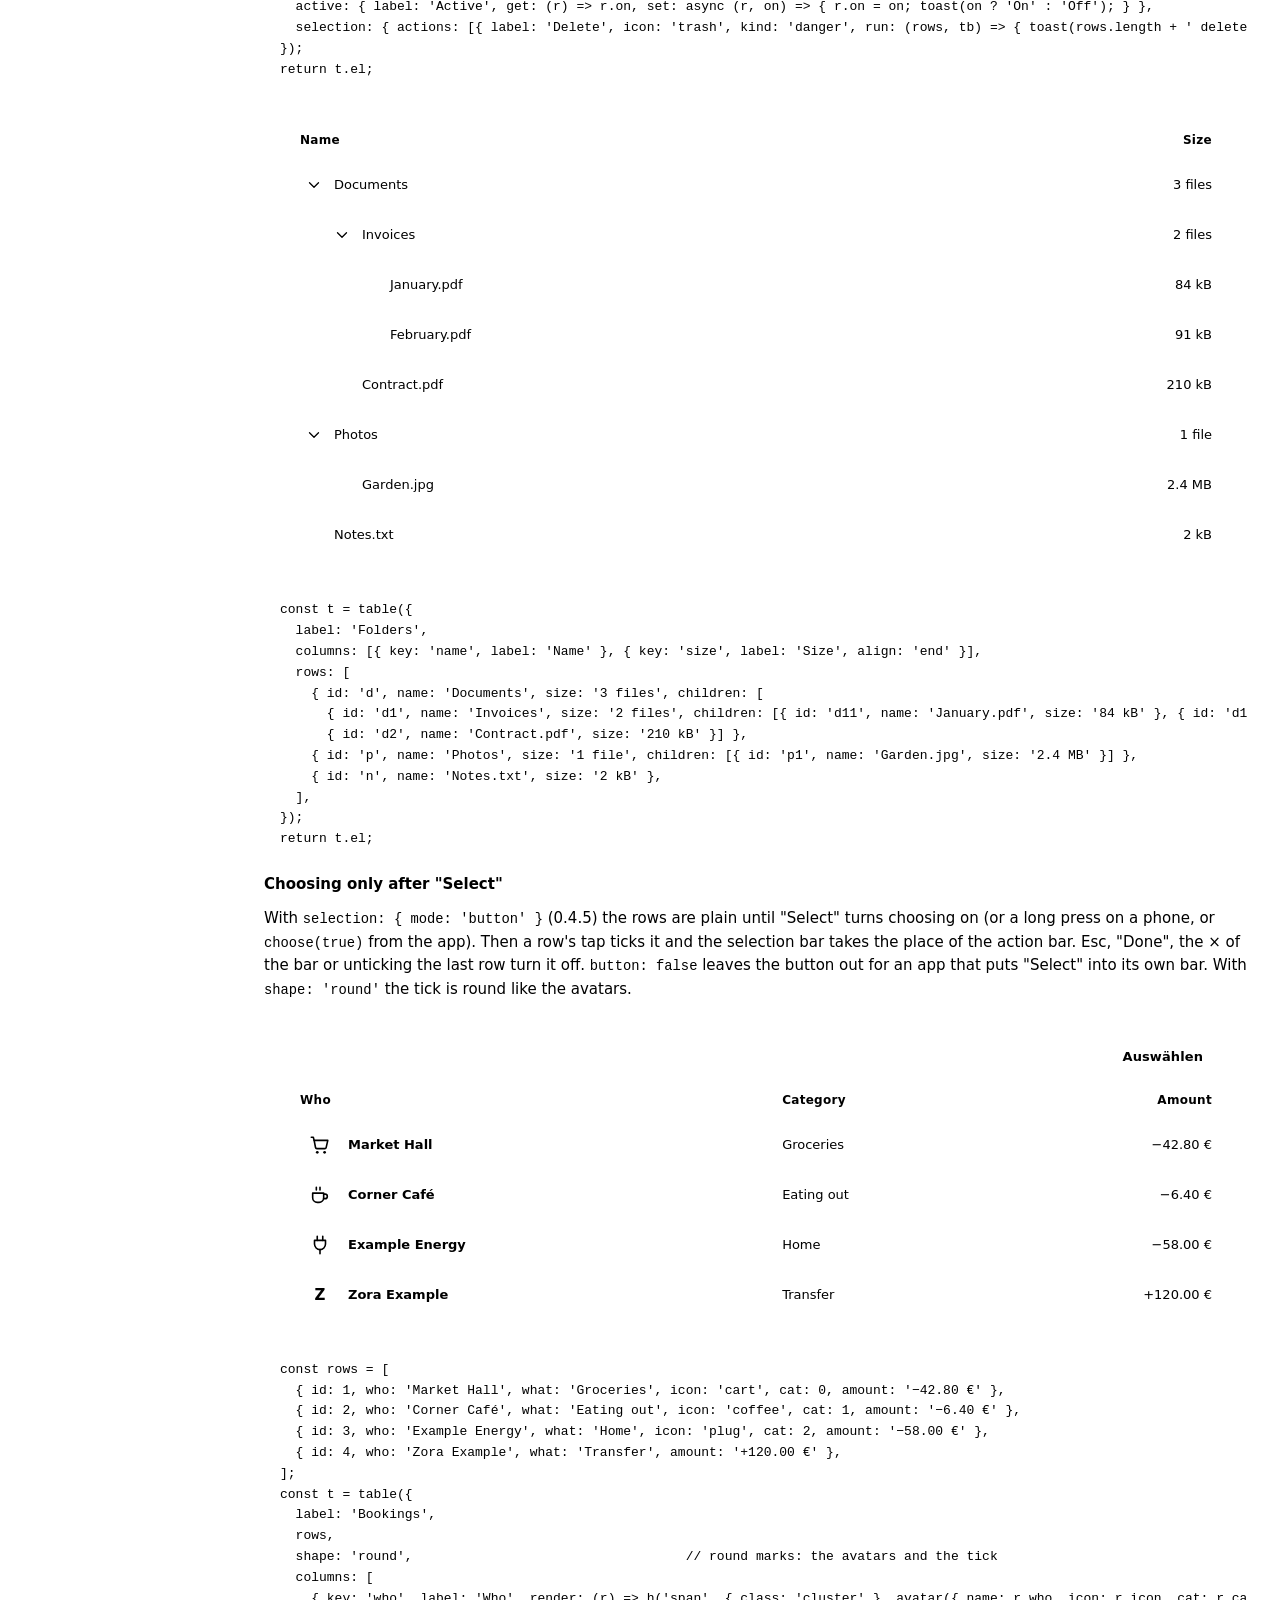
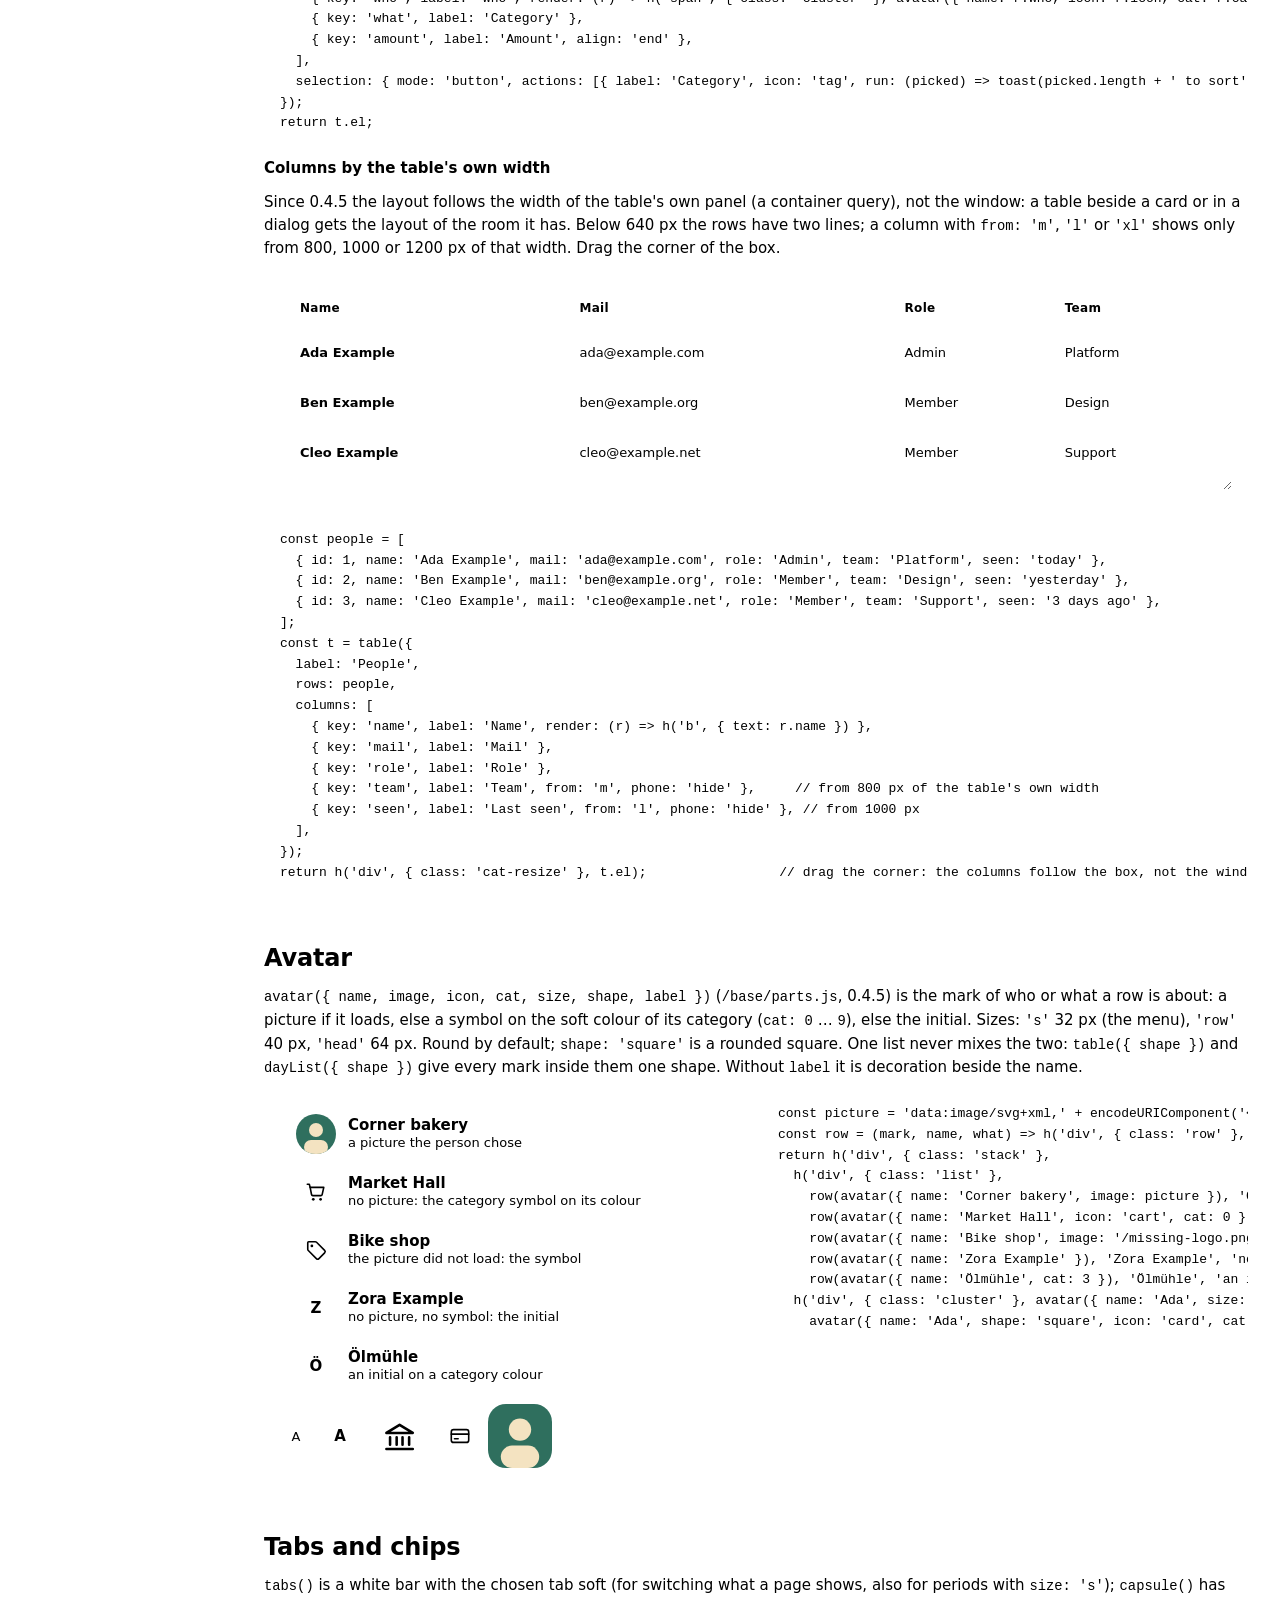
==== commit d4ec64a9: "0.4.5: the tree shows children as a rounded block, a deeper level a block inside it The owner's choi" ====
--- a/ui/catalog.html
+++ b/ui/catalog.html
@@ -336,7 +336,7 @@
 
       <section class="cat-item wide" id="tables-rich">
         <h2 class="h1">Table() and the tree</h2>
-        <p class="muted"><code class="mono">table({ label, columns, rows | groups, actions, active, detail, selection })</code> (<code class="mono">/base/parts.js</code>) makes a white table: a small grey head, 50 px rows, one action column at the right (at most one tonal text button, then quiet icon buttons; the switch is always last). Wide it is a real table; on a phone every row has two lines, the switch or the main action stays at the right and the other actions move into a menu. A row folds open to a detail (several at once); rows with <code class="mono">children</code> fold as a tree (0.4.5): a rounded rail per level in <code class="mono">--accent-soft</code>, a round node in <code class="mono">--accent</code> where a row branches off, the rail going on from the fold button of an open row, and child rows tinted with a quarter of <code class="mono">--accent-soft</code>, the same on a phone; <code class="mono">groups</code> have a head with the count, <code class="mono">+</code>, <code class="mono">&#8942;</code> and a switch that greys every row below. Check boxes drive the selection bar; on a phone press "Select" or hold a row.</p>
+        <p class="muted"><code class="mono">table({ label, columns, rows | groups, actions, active, detail, selection })</code> (<code class="mono">/base/parts.js</code>) makes a white table: a small grey head, 50 px rows, one action column at the right (at most one tonal text button, then quiet icon buttons; the switch is always last). Wide it is a real table; on a phone every row has two lines, the switch or the main action stays at the right and the other actions move into a menu. A row folds open to a detail (several at once); rows with <code class="mono">children</code> fold as a tree (0.4.5): the children lie in a soft, rounded block in the accent tint that begins at the children, a deeper level is a smaller block inside it, no lines, the same on a phone; <code class="mono">groups</code> have a head with the count, <code class="mono">+</code>, <code class="mono">&#8942;</code> and a switch that greys every row below. Check boxes drive the selection bar; on a phone press "Select" or hold a row.</p>
         <div class="cat-demo" data-run="tableFold" data-inline></div>
         <div class="cat-demo" data-run="tableTree" data-inline></div>
         <div class="cat-demo" data-run="tableTreeDeep" data-inline></div>
--- a/ui/base.css
+++ b/ui/base.css
@@ -757,14 +757,12 @@
 .table.rich :is(th, td):first-child { padding-left: 20px; }
 .table.rich :is(th, td):last-child { padding-right: 20px; }
 .table.rich tr.t-row.clickable { cursor: pointer; }
-.table.rich tr.t-row.t-child > td { background: var(--t-tint); }
 .table.rich tr.t-row:hover > td { background: color-mix(in oklab, var(--accent) 7%, transparent); }
-.table.rich tr.t-row.t-child:hover > td { background: color-mix(in oklab, var(--accent) 7%, var(--t-tint)); }
 .table.rich tr.t-row.opened > td, .table.rich tr.t-detail > td { background: var(--surface-1); }
 .table.rich tr.t-row.selected > td { background: var(--accent-soft); }
 .table.rich tr.t-detail > td { height: auto; border-top: 0; padding: 4px 20px 18px 56px; white-space: normal; }
 .table.rich tr.t-detail[hidden] { display: none; }
-.table.rich tr.t-row.off > td:not(.c-act):not(.c-active):not(.c-sel) { opacity: 0.45; }
+.table.rich tr.t-row.off > td:not(.c-active):not(.c-sel) > * { opacity: 0.45; }     /* the content, so a block behind the row keeps its colour; its actions too (the owner) */
 .table.rich tr.t-group > td { height: 50px; padding: 0 12px 0 20px; background: var(--surface-1); border-top: 0; }
 .table.rich tr.t-group:not(:first-child) > td { border-top: 8px solid var(--surface); }
 .table.rich tr.t-group.off .t-gname, .table.rich tr.t-group.off .t-gcount { opacity: 0.45; }
@@ -780,22 +778,50 @@
 .t-fold .icon { width: 18px; height: 18px; transition: transform var(--dur) var(--ease); }
 .t-fold[aria-expanded="false"] .icon { transform: rotate(-90deg); }
 .t-fold:focus-visible { outline: 2px solid var(--accent-ink); }
-/* the tree (0.4.5, decision 90): one cell of --t-step per level. A rounded rail in --accent-soft runs down a level, a round node in --accent sits where a row
- * branches off it, and the rail goes on from the fold button of an open row; child rows are tinted. A rail cell reaches --t-down into the next row, so it has
- * no gap between rows (that row always has the rail at the same place, and its node is drawn above it). */
-.table-panel { --t-step: 28px; --t-rail: 5px; --t-down: 24px; --t-stub: 34px; --t-tint: color-mix(in oklab, var(--accent-soft) 25%, var(--surface)); }
-.t-ln { position: relative; flex: none; align-self: stretch; width: var(--t-step); }
-.t-ln:is(.pass, .mid, .end)::before { content: ""; position: absolute; left: calc(50% - var(--t-rail) / 2); width: var(--t-rail); top: -1px; bottom: calc(var(--t-down) * -1); background: var(--accent-soft); pointer-events: none; }
-.t-ln.end::before { bottom: calc(50% - var(--t-rail) / 2); border-radius: 0 0 var(--t-rail) var(--t-rail); }
-.t-ln:is(.mid, .end)::after { content: ""; position: absolute; z-index: 1; left: 50%; top: 50%; width: 10px; height: 10px; margin: -5px 0 0 -5px; border-radius: 50%; background: var(--accent); pointer-events: none; }
-.t-ln:is(.mid, .end) { background: linear-gradient(var(--accent-soft) 0 0) right center / 50% var(--t-rail) no-repeat; }     /* the branch from the node to the row */
-.t-fold-gap { position: relative; }
-.t-ln:is(.mid, .end) + .t-fold-gap::before { content: ""; position: absolute; left: 0; top: calc(50% - var(--t-rail) / 2); width: 12px; height: var(--t-rail); border-radius: 0 var(--t-rail) var(--t-rail) 0; background: var(--accent-soft); }
-.t-fold { position: relative; }
-.t-open .t-fold::after { content: ""; position: absolute; left: calc(50% - var(--t-rail) / 2); top: calc(100% + 2px); width: var(--t-rail); height: var(--t-stub); border-radius: var(--t-rail) var(--t-rail) 0 0; background: var(--accent-soft); pointer-events: none; }
-.t-group.t-open .t-fold::after { display: none; }      /* the rows of a group begin their own rail: the head moves when a selection column shows */
-tr.t-group + tr.t-row .t-ln:first-child::before { top: 6px; border-radius: var(--t-rail) var(--t-rail) 0 0; }
-tr.t-group + tr.t-row .t-ln.end:first-child::before { border-radius: var(--t-rail); }
+/* the tree (0.4.5, decision 91, the owner's choice): rows are indented one --t-step per level, and the children of a row lie in a soft, rounded block that
+ * begins at the children themselves (their fold button), not under the parent. A deeper level is a smaller block of its own inside it, a shade stronger,
+ * with its own round corners. No lines. Drawn by pseudo-elements, because a table row has no round corners:
+ *   the title cell  ::after the outer block (from --t-x1), ::before the row's own block (from --t-x);  the last cell the same two at the right end;
+ *   the cells between carry the row's own colour, and at the top and bottom of a block a gap in the colour behind it (box-shadow).
+ * table() sets data-level (1 = a child) and t-top / t-bot where a block of the row's level begins or ends, t-end1 where the outer block ends. */
+.table-panel { --t-step: 28px; --t-block: color-mix(in oklab, var(--accent-soft) 50%, var(--surface)); --t-block-in: color-mix(in oklab, var(--accent-soft) 85%, var(--surface)); --t-gap: 4px; --t-edge: 12px; --t-r: var(--r-m); }
+.t-ln { flex: none; align-self: stretch; width: var(--t-step); }
+.table.rich tbody { isolation: isolate; }
+.table.rich tr.t-child > td { position: relative; border-top-color: transparent; --t-own: var(--t-block); --t-behind: var(--surface); }
+.table.rich tr.t-child:not([data-level="1"]) > td { --t-own: var(--t-block-in); --t-behind: var(--t-block); }
+.table.rich td.c-title { --t-pad: 8px; }
+.table.rich td.c-title:first-child { --t-pad: 20px; }     /* the cell's own padding: 20 px at the edge, 8 px after the column of check boxes */
+.table.rich tr.t-child > td.c-title { --t-x1: calc(var(--t-pad) + (var(--depth) - var(--level) + 1) * var(--t-step) - 8px); --t-x: calc(var(--t-x1) + (min(var(--level), 2) - 1) * var(--t-step)); }
+.table.rich tr.t-child > td.c-title { background: none; }
+.table.rich tr.t-child > td.c-title ~ td { background: var(--t-own); }
+.table.rich tr.t-child > td:last-child { background: none !important; }
+.table.rich tr.t-child > td.c-title::before, .table.rich tr.t-child > td.c-title::after, .table.rich tr.t-child > td:last-child::before, .table.rich tr.t-child > td:last-child::after { content: ""; position: absolute; top: 0; bottom: 0; pointer-events: none; }
+.table.rich tr.t-child > td.c-title::before { z-index: -1; left: var(--t-x); right: 0; background: var(--t-own); }
+.table.rich tr.t-child > td:last-child::after { z-index: -1; left: 0; right: var(--t-edge); background: var(--t-own); }
+.table.rich tr.t-child > td.c-title:last-child::before { right: var(--t-edge); }
+.table.rich tr.t-child > td.c-title:last-child::after { display: none; }
+/* the outer block behind a deeper row */
+.table.rich tr.t-child:not([data-level="1"]) > td.c-title::after { z-index: -2; left: var(--t-x1); right: 0; background: var(--t-block); }
+.table.rich tr.t-child:not([data-level="1"]) > td:last-child::before { z-index: -2; left: 0; right: var(--t-edge); background: var(--t-block); }
+.table.rich tr.t-child:not([data-level="1"]) > td:last-child::after { right: calc(var(--t-edge) + 8px); }
+.table.rich tr.t-child.t-end1 > td.c-title::after { bottom: var(--t-gap); border-bottom-left-radius: var(--t-r); }
+.table.rich tr.t-child.t-end1 > td:last-child::before { bottom: var(--t-gap); border-bottom-right-radius: var(--t-r); }
+.table.rich tr.t-child.t-end1 > td.c-title ~ td:not(:last-child) { box-shadow: inset 0 calc(var(--t-gap) * -1) var(--surface); }
+/* the corners and the gaps of the row's own block */
+.table.rich tr.t-child.t-top > td.c-title::before { top: var(--t-gap); border-top-left-radius: var(--t-r); }
+.table.rich tr.t-child.t-bot > td.c-title::before { bottom: var(--t-gap); border-bottom-left-radius: var(--t-r); }
+.table.rich tr.t-child.t-top > td:last-child::after, .table.rich tr.t-child.t-top > td.c-title:last-child::before { top: var(--t-gap); border-top-right-radius: var(--t-r); }
+.table.rich tr.t-child.t-bot > td:last-child::after, .table.rich tr.t-child.t-bot > td.c-title:last-child::before { bottom: var(--t-gap); border-bottom-right-radius: var(--t-r); }
+.table.rich tr.t-child.t-top > td.c-title ~ td:not(:last-child) { box-shadow: inset 0 var(--t-gap) var(--t-behind); }
+.table.rich tr.t-child.t-bot > td.c-title ~ td:not(:last-child) { box-shadow: inset 0 calc(var(--t-gap) * -1) var(--t-behind); }
+.table.rich tr.t-child.t-top.t-bot > td.c-title ~ td:not(:last-child) { box-shadow: inset 0 var(--t-gap) var(--t-behind), inset 0 calc(var(--t-gap) * -1) var(--t-behind); }
+.table.rich tr.t-child.t-bot.t-end1 > td.c-title ~ td:not(:last-child) { box-shadow: inset 0 calc(var(--t-gap) * -1) var(--surface), inset 0 calc(var(--t-gap) * -2) var(--t-block); }
+.table.rich tr.t-child.t-top.t-bot.t-end1 > td.c-title ~ td:not(:last-child) { box-shadow: inset 0 var(--t-gap) var(--t-block), inset 0 calc(var(--t-gap) * -1) var(--surface), inset 0 calc(var(--t-gap) * -2) var(--t-block); }
+.table.rich tr.t-child.t-bot.t-end1 > td.c-title::before, .table.rich tr.t-child.t-bot.t-end1 > td:last-child::after { bottom: calc(var(--t-gap) * 2); }
+/* hover and choice tint the row's own block */
+.table.rich tr.t-child:hover > td.c-title ~ td:not(:last-child), .table.rich tr.t-child:hover > td.c-title::before, .table.rich tr.t-child:hover > td:last-child::after { background: color-mix(in oklab, var(--accent) 9%, var(--t-own)); }
+.table.rich tr.t-child.selected > td.c-title ~ td:not(:last-child), .table.rich tr.t-child.selected > td.c-title::before, .table.rich tr.t-child.selected > td:last-child::after { background: var(--accent-soft); }
+.table.rich tr.t-row:not(.t-child) + tr.t-child > td, .table.rich tr.t-child + tr.t-row:not(.t-child) > td { border-top-color: transparent; }
 .table.rich tr.t-detail { position: relative; z-index: 2; }
 .table.rich .c-sel { width: 44px; padding-right: 0; }
 .table.rich .c-act { width: 1%; text-align: right; }
@@ -806,13 +832,14 @@
 .t-switch { min-height: 0; }
 .t-sub-m { display: none; }
 .table-tools { display: none; }
-/* choosing only after "Select" (selection.mode 'button', 0.4.5, decision 93): plain rows until then; the button stands above the table at every width */
+/* choosing only after "Select" (selection.mode 'button', 0.4.5, decision 94): plain rows until then; the button stands above the table at every width */
 .table-panel.on-demand:not(.selecting) .c-sel { display: none; }
+.table-panel.on-demand:not(.selecting) .table.rich :is(th, td).c-title { padding-left: 20px; --t-pad: 20px; }     /* the check column is hidden: the title is at the edge */
 .table-panel.on-demand .table-tools { display: flex; justify-content: flex-end; padding: 10px 14px 6px; }
 .marks-round :is(.t-check, .check input)::before { border-radius: 50%; }
 .marks-round :is(.t-check, .check input) { border-radius: 50%; }     /* the focus ring follows */
 .table-empty .empty { border: 0; background: none; box-shadow: none; }
-/* which layout and which columns: by the width of the table's own panel (a container query, 0.4.5, decision 91), not of the window,
+/* which layout and which columns: by the width of the table's own panel (a container query, 0.4.5, decision 92), not of the window,
  * so a table beside another card or in a dialog is laid out for the room it has. Below 640 px rows have two lines; a column with from: 'm' | 'l' | 'xl'
  * shows only from 800, 1000 or 1200 px of the panel's width. */
 .table-panel { container: t-table / inline-size; }
@@ -821,7 +848,6 @@
 @container t-table (max-width: 1199px) { .table.rich .t-from-xl { display: none; } }
 @container t-table (max-width: 639px) {
   .table-wrap { overflow: visible; }
-  .table.rich { --t-down: 38px; --t-stub: 44px; }     /* two-line rows are taller and padded: the rail reaches further */
   .table.rich, .table.rich tbody { display: block; }
   .table.rich thead { position: absolute; width: 1px; height: 1px; overflow: hidden; clip-path: inset(50%); }
   .table.rich tr { display: block; }
@@ -829,8 +855,21 @@
   .table.rich tr.t-row:first-child, .table.rich tr.t-group + tr.t-row { border-top: 0; }
   .table.rich tr.t-row > td { display: block; height: auto; padding: 0; border: 0; background: none !important; }
   .table.rich tr.t-row:hover { background: none; }
-  .table.rich tr.t-row.t-child { background: var(--t-tint); }
   .table.rich tr.t-row.opened, .table.rich tr.t-row.selected { background: var(--surface-1); }
+  /* the block of children on a phone: the rows themselves are blocks here, so the row gets the colour, the indent and the corners; a deeper level draws
+   * its own block inside the row (::before), the row keeps the colour of the outer block around it */
+  .table.rich tr.t-child { position: relative; isolation: isolate; margin: 0 var(--t-edge) 0 calc((var(--depth) - var(--level)) * var(--t-step) + 8px); padding-left: 6px; background: var(--t-block); border-top-color: transparent; }
+  .table.rich tr.t-child[data-level="1"].t-top { margin-top: var(--t-gap); border-top-left-radius: var(--t-r); border-top-right-radius: var(--t-r); }
+  .table.rich tr.t-child[data-level="1"].t-bot, .table.rich tr.t-child.t-end1 { margin-bottom: var(--t-gap); border-bottom-left-radius: var(--t-r); border-bottom-right-radius: var(--t-r); }
+  .table.rich tr.t-child:not([data-level="1"])::before { content: ""; position: absolute; z-index: -1; inset: 0 6px 0 var(--t-step); background: var(--t-block-in); pointer-events: none; }
+  .table.rich tr.t-child:not([data-level="1"]).t-top::before { top: var(--t-gap); border-top-left-radius: var(--t-r); border-top-right-radius: var(--t-r); }
+  .table.rich tr.t-child:not([data-level="1"]).t-bot::before { bottom: var(--t-gap); border-bottom-left-radius: var(--t-r); border-bottom-right-radius: var(--t-r); }
+  .table.rich tr.t-child + tr.t-row:not(.t-child) { border-top-color: transparent; }
+  .table.rich tr.t-child > td::before, .table.rich tr.t-child > td::after { display: none; }
+  .table.rich tr.t-child > td { box-shadow: none !important; }
+  .table.rich tr.t-child.selected { background: var(--accent-soft); }
+  .table.rich { --t-step: 14px; }     /* on a phone a level is a smaller step: the block itself shows what belongs together, and the name keeps its room */
+  .table.rich tr.t-child.selected { background: var(--accent-soft); }
   .table.rich tr.t-row.selected { background: var(--accent-soft); }
   .table.rich tr.t-row.off { opacity: 1; }
   .table.rich tr.t-row > td.m-hide, .table.rich th.m-hide { display: none; }
@@ -846,7 +885,7 @@
   .table.rich td.c-active { grid-area: act; width: auto; margin-left: 10px; }
   .t-acts { display: none; }
   .t-acts-m { display: inline-flex; }
-  .table.rich tr.t-row.off > td:not(.c-act):not(.c-active):not(.c-sel) { opacity: 0.45; }
+  .table.rich tr.t-row.off > td:not(.c-active):not(.c-sel) > * { opacity: 0.45; }
   .table.rich tr.t-detail > td { padding: 4px 14px 14px; }
   .table.rich tr.t-group > td { padding: 0 8px 0 14px; display: block; }
   .table.rich tr.t-group:not(:first-child) > td { border-top: 8px solid var(--surface); }
@@ -858,10 +897,9 @@
   .panel, .number-box, .timeline-card, .tabbar, .chip { border: 1px solid CanvasText; }
   .tabbar-item[aria-selected="true"], .chip[aria-pressed="true"] { outline: 2px solid Highlight; }
   .ch-layer { stroke: Canvas; }
-  .t-ln::before, .t-ln::after, .t-fold::after, .t-fold-gap::before { background: CanvasText; }
-}
-
-/* ---------- dayList (0.4.5, decision 94): a white card per day, its band sticks flush under the top bar (--day-top) and turns to glass while it rides along ---------- */
+}
+
+/* ---------- dayList (0.4.5, decision 95): a white card per day, its band sticks flush under the top bar (--day-top) and turns to glass while it rides along ---------- */
 .day-list { display: flex; flex-direction: column; overflow-anchor: none; }     /* the list keeps the place itself when rows come in above (Safari has no scroll anchoring) */
 .day-tools { display: flex; justify-content: flex-end; margin-bottom: var(--s2); }
 .day-days { display: flex; flex-direction: column; gap: var(--s3); }
@@ -887,7 +925,7 @@
 .day-title { font: 600 var(--text-m)/1.3 var(--font); overflow: hidden; text-overflow: ellipsis; white-space: nowrap; }
 .day-sub { font-size: var(--text-s); color: var(--text-2); overflow: hidden; text-overflow: ellipsis; white-space: nowrap; }
 .day-amount { flex: none; font: 600 var(--text-m)/1.3 var(--font); font-variant-numeric: tabular-nums; white-space: nowrap; text-align: right; }
-.day-row.quiet :is(.day-title, .day-sub, .day-amount) { font-style: italic; font-weight: 500; color: var(--text-2); }
+.day-row.day-expected :is(.day-title, .day-sub, .day-amount) { font-style: italic; font-weight: 500; color: var(--text-2); }
 .day-edge { display: flex; justify-content: center; min-height: 1px; }
 .day-edge .loading { padding: var(--s4); }
 .day-error { display: flex; flex-wrap: wrap; align-items: center; justify-content: center; gap: var(--s3); padding: var(--s3); color: var(--text-2); font-size: var(--text-s); }
--- a/ui/catalog.css
+++ b/ui/catalog.css
@@ -55,3 +55,11 @@
 .cat-strip { display: grid; grid-template-columns: repeat(10, 1fr); gap: 4px; }
 .cat-strip i { height: 40px; border-radius: var(--r-s); background: var(--cat); }
 .cat-resize { resize: horizontal; overflow: auto; width: 100%; max-width: 100%; min-width: 260px; padding: 0 12px 12px 0; border-right: 2px dashed var(--line-strong); }
+.cat-host { display: inline-flex; align-items: center; gap: var(--s3); min-width: 0; }
+.cat-host.quiet { color: var(--text-2); }
+.cat-host.quiet .avatar { background: var(--surface-2); color: var(--text-2); }
+.cat-host-name { display: inline-flex; align-items: baseline; min-width: 0; }
+.cat-host-mark { display: inline-flex; color: var(--text-2); }
+.cat-host-mark .icon { width: 15px; height: 15px; }
+.cat-chip { display: inline-flex; align-items: center; gap: 5px; padding: 3px 9px; border-radius: 9px; background: var(--surface-2); color: var(--text-2); font-size: var(--text-xs); }
+.cat-chip .icon { width: 13px; height: 13px; }
